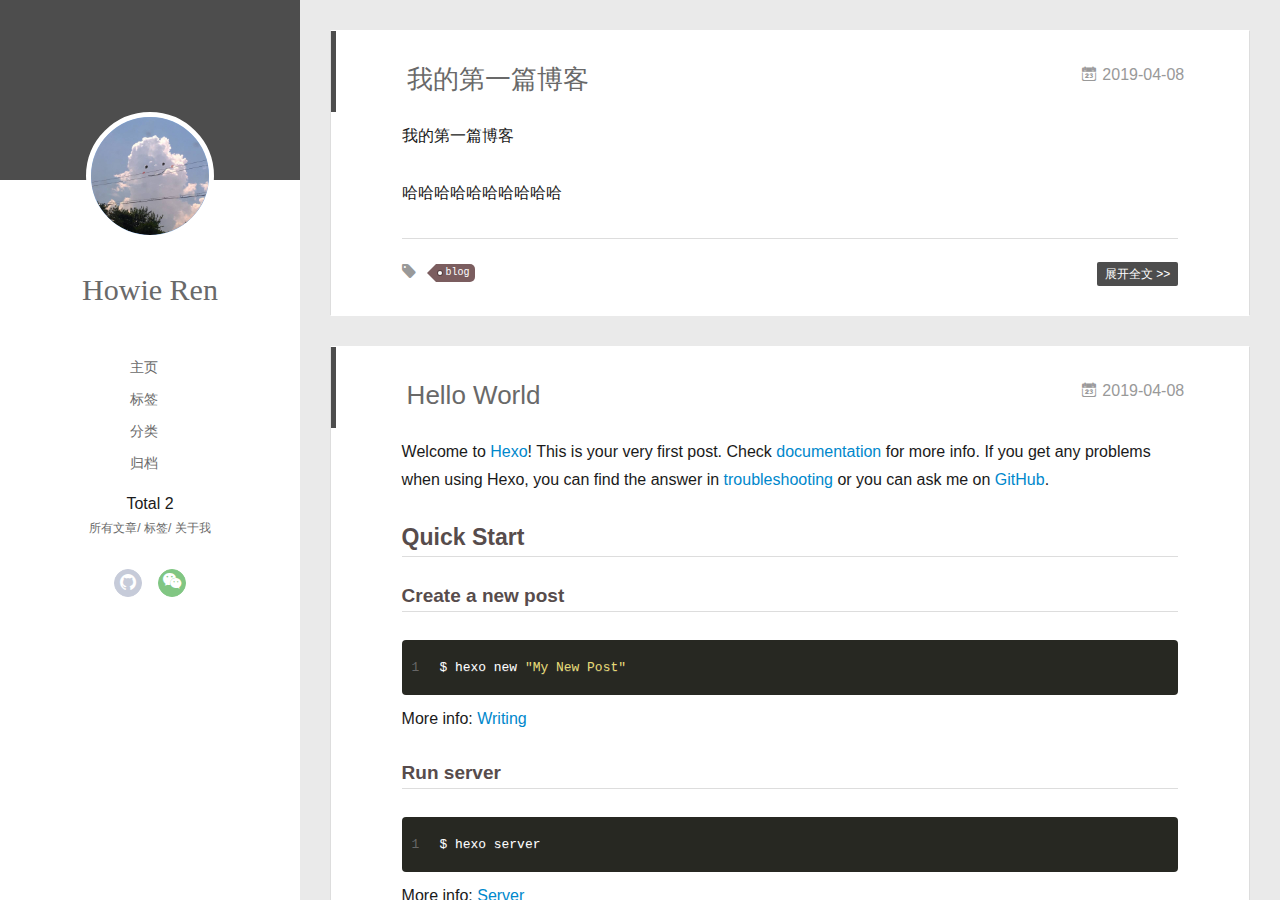
==== index.html @ 9a09f4de "Site updated: 2019-04-08 21:57:40" ====
<!DOCTYPE html>
<html>
<head><meta name="generator" content="Hexo 3.8.0">
  <meta charset="utf-8">
  
  <meta name="renderer" content="webkit">
  <meta http-equiv="X-UA-Compatible" content="IE=edge">
  <link rel="dns-prefetch" href="http://yoursite.com">
  <title>Hexo</title>
  <meta name="viewport" content="width=device-width, initial-scale=1, maximum-scale=1">
  <meta property="og:type" content="website">
<meta property="og:title" content="Hexo">
<meta property="og:url" content="http://yoursite.com/index.html">
<meta property="og:site_name" content="Hexo">
<meta property="og:locale" content="default">
<meta name="twitter:card" content="summary">
<meta name="twitter:title" content="Hexo">
  
  
    <link rel="icon" href="/assets/img/head2.jpg">
  
  <link rel="stylesheet" type="text/css" href="/./main.0cf68a.css">
  <style type="text/css">
  
    #container.show {
      background: linear-gradient(200deg,#a0cfe4,#e8c37e);
    }
  </style>
  

  

</head>
</html>
<body>
  <div id="container" q-class="show:isCtnShow">
    <canvas id="anm-canvas" class="anm-canvas"></canvas>
    <div class="left-col" q-class="show:isShow">
      
<div class="overlay" style="background: #4d4d4d"></div>
<div class="intrude-less">
	<header id="header" class="inner">
		<a href="/" class="profilepic">
			<img src="/assets/img/head2.jpg" class="js-avatar">
		</a>
		<hgroup>
		  <h1 class="header-author"><a href="/">Howie Ren</a></h1>
		</hgroup>
		

		<nav class="header-menu">
			<ul>
			
				<li><a href="/">主页</a></li>
	        
				<li><a href="/tags/">标签</a></li>
	        
				<li><a href="/categories/">分类</a></li>
	        
				<li><a href="/archives/index.html">归档</a></li>
	        
			</ul>
		</nav>
		<nav>
				Total 2
		</nav>
		<nav class="header-smart-menu">
			
				
				<a q-on="click: openSlider(e, 'innerArchive')" href="javascript:void(0)">所有文章</a>
				
	        
				
				<a q-on="click: openSlider(e, 'Tags')" href="javascript:void(0)">标签</a>
				
	        
				
				<a q-on="click: openSlider(e, 'aboutme')" href="javascript:void(0)">关于我</a>
				
	        
		</nav>
		<nav class="header-nav">
			<div class="social">
				
					<a class="github" target="_blank" href="https://github.com/luckyren00" title="github"><i class="icon-github"></i></a>
		        
					<a class="weixin" target="_blank" href="#" title="weixin"><i class="icon-weixin"></i></a>
		        
			</div>
		</nav>
	</header>		
</div>

    </div>
    <div class="mid-col" q-class="show:isShow,hide:isShow|isFalse">
      
<nav id="mobile-nav">
  	<div class="overlay js-overlay" style="background: #4d4d4d"></div>
	<div class="btnctn js-mobile-btnctn">
  		<div class="slider-trigger list" q-on="click: openSlider(e)"><i class="icon icon-sort"></i></div>
	</div>
	<div class="intrude-less">
		<header id="header" class="inner">
			<div class="profilepic">
				<img src="/assets/img/head2.jpg" class="js-avatar">
			</div>
			<hgroup>
			  <h1 class="header-author js-header-author">Howie Ren</h1>
			</hgroup>
			
			
			
				
			
				
			
				
			
				
			
			
			
			<nav class="header-nav">
				<div class="social">
					
						<a class="github" target="_blank" href="https://github.com/luckyren00" title="github"><i class="icon-github"></i></a>
			        
						<a class="weixin" target="_blank" href="#" title="weixin"><i class="icon-weixin"></i></a>
			        
				</div>
			</nav>

			<nav class="header-menu js-header-menu">
				<ul style="width: 70%">
				
				
					<li style="width: 25%"><a href="/">主页</a></li>
		        
					<li style="width: 25%"><a href="/tags/">标签</a></li>
		        
					<li style="width: 25%"><a href="/categories/">分类</a></li>
		        
					<li style="width: 25%"><a href="/archives/index.html">归档</a></li>
		        
				</ul>
			</nav>
		</header>				
	</div>
	<div class="mobile-mask" style="display:none" q-show="isShow"></div>
</nav>

      <div id="wrapper" class="body-wrap">
        <div class="menu-l">
          <div class="canvas-wrap">
            <canvas data-colors="#eaeaea" data-sectionHeight="100" data-contentId="js-content" id="myCanvas1" class="anm-canvas"></canvas>
          </div>
          <div id="js-content" class="content-ll">
            
  
    <article id="post-我的第一篇博客" class="article article-type-post  article-index" itemscope itemprop="blogPost">
  <div class="article-inner">
    
      <header class="article-header">
        
  
    <h1 itemprop="name">
      <a class="article-title" href="/2019/04/08/我的第一篇博客/">我的第一篇博客</a>
    </h1>
  

        
        <a href="/2019/04/08/我的第一篇博客/" class="archive-article-date">
  	<time datetime="2019-04-08T07:49:00.000Z" itemprop="datePublished"><i class="icon-calendar icon"></i>2019-04-08</time>
</a>
        
      </header>
    
    <div class="article-entry" itemprop="articleBody">
      
        <p>我的第一篇博客</p>
<p>哈哈哈哈哈哈哈哈哈哈</p>

      

      
    </div>
    <div class="article-info article-info-index">
      
      
	<div class="article-tag tagcloud">
		<i class="icon-price-tags icon"></i>
		<ul class="article-tag-list">
			 
        		<li class="article-tag-list-item">
        			<a href="javascript:void(0)" class="js-tag article-tag-list-link color5">blog</a>
        		</li>
      		
		</ul>
	</div>

      

      
        <p class="article-more-link">
          <a class="article-more-a" href="/2019/04/08/我的第一篇博客/">展开全文 >></a>
        </p>
      

      
      <div class="clearfix"></div>
    </div>
  </div>
</article>

<aside class="wrap-side-operation">
    <div class="mod-side-operation">
        
        <div class="jump-container" id="js-jump-container" style="display:none;">
            <a href="javascript:void(0)" class="mod-side-operation__jump-to-top">
                <i class="icon-font icon-back"></i>
            </a>
            <div id="js-jump-plan-container" class="jump-plan-container" style="top: -11px;">
                <i class="icon-font icon-plane jump-plane"></i>
            </div>
        </div>
        
        
    </div>
</aside>




  
    <article id="post-hello-world" class="article article-type-post  article-index" itemscope itemprop="blogPost">
  <div class="article-inner">
    
      <header class="article-header">
        
  
    <h1 itemprop="name">
      <a class="article-title" href="/2019/04/08/hello-world/">Hello World</a>
    </h1>
  

        
        <a href="/2019/04/08/hello-world/" class="archive-article-date">
  	<time datetime="2019-04-08T07:37:50.233Z" itemprop="datePublished"><i class="icon-calendar icon"></i>2019-04-08</time>
</a>
        
      </header>
    
    <div class="article-entry" itemprop="articleBody">
      
        <p>Welcome to <a href="https://hexo.io/" target="_blank" rel="noopener">Hexo</a>! This is your very first post. Check <a href="https://hexo.io/docs/" target="_blank" rel="noopener">documentation</a> for more info. If you get any problems when using Hexo, you can find the answer in <a href="https://hexo.io/docs/troubleshooting.html" target="_blank" rel="noopener">troubleshooting</a> or you can ask me on <a href="https://github.com/hexojs/hexo/issues" target="_blank" rel="noopener">GitHub</a>.</p>
<h2 id="Quick-Start"><a href="#Quick-Start" class="headerlink" title="Quick Start"></a>Quick Start</h2><h3 id="Create-a-new-post"><a href="#Create-a-new-post" class="headerlink" title="Create a new post"></a>Create a new post</h3><figure class="highlight bash"><table><tr><td class="gutter"><pre><span class="line">1</span><br></pre></td><td class="code"><pre><span class="line">$ hexo new <span class="string">"My New Post"</span></span><br></pre></td></tr></table></figure>
<p>More info: <a href="https://hexo.io/docs/writing.html" target="_blank" rel="noopener">Writing</a></p>
<h3 id="Run-server"><a href="#Run-server" class="headerlink" title="Run server"></a>Run server</h3><figure class="highlight bash"><table><tr><td class="gutter"><pre><span class="line">1</span><br></pre></td><td class="code"><pre><span class="line">$ hexo server</span><br></pre></td></tr></table></figure>
<p>More info: <a href="https://hexo.io/docs/server.html" target="_blank" rel="noopener">Server</a></p>
<h3 id="Generate-static-files"><a href="#Generate-static-files" class="headerlink" title="Generate static files"></a>Generate static files</h3><figure class="highlight bash"><table><tr><td class="gutter"><pre><span class="line">1</span><br></pre></td><td class="code"><pre><span class="line">$ hexo generate</span><br></pre></td></tr></table></figure>
<p>More info: <a href="https://hexo.io/docs/generating.html" target="_blank" rel="noopener">Generating</a></p>
<h3 id="Deploy-to-remote-sites"><a href="#Deploy-to-remote-sites" class="headerlink" title="Deploy to remote sites"></a>Deploy to remote sites</h3><figure class="highlight bash"><table><tr><td class="gutter"><pre><span class="line">1</span><br></pre></td><td class="code"><pre><span class="line">$ hexo deploy</span><br></pre></td></tr></table></figure>
<p>More info: <a href="https://hexo.io/docs/deployment.html" target="_blank" rel="noopener">Deployment</a></p>

      

      
    </div>
    <div class="article-info article-info-index">
      
      
      

      
        <p class="article-more-link">
          <a class="article-more-a" href="/2019/04/08/hello-world/">展开全文 >></a>
        </p>
      

      
      <div class="clearfix"></div>
    </div>
  </div>
</article>

<aside class="wrap-side-operation">
    <div class="mod-side-operation">
        
        <div class="jump-container" id="js-jump-container" style="display:none;">
            <a href="javascript:void(0)" class="mod-side-operation__jump-to-top">
                <i class="icon-font icon-back"></i>
            </a>
            <div id="js-jump-plan-container" class="jump-plan-container" style="top: -11px;">
                <i class="icon-font icon-plane jump-plane"></i>
            </div>
        </div>
        
        
    </div>
</aside>




  
  


          </div>
        </div>
      </div>
      <footer id="footer">
  <div class="outer">
    <div id="footer-info">
    	<div class="footer-left">
    		&copy; 2019 Howie Ren
    	</div>
      	<div class="footer-right">
      		<a href="http://hexo.io/" target="_blank">Hexo</a>  Theme <a href="https://github.com/litten/hexo-theme-yilia" target="_blank">Yilia</a> by Litten
      	</div>
    </div>
  </div>
</footer>
    </div>
    <script>
	var yiliaConfig = {
		mathjax: false,
		isHome: true,
		isPost: false,
		isArchive: false,
		isTag: false,
		isCategory: false,
		open_in_new: true,
		toc_hide_index: true,
		root: "/",
		innerArchive: true,
		showTags: false
	}
</script>

<script>!function(t){function n(e){if(r[e])return r[e].exports;var i=r[e]={exports:{},id:e,loaded:!1};return t[e].call(i.exports,i,i.exports,n),i.loaded=!0,i.exports}var r={};n.m=t,n.c=r,n.p="./",n(0)}([function(t,n,r){r(195),t.exports=r(191)},function(t,n,r){var e=r(3),i=r(52),o=r(27),u=r(28),c=r(53),f="prototype",a=function(t,n,r){var s,l,h,v,p=t&a.F,d=t&a.G,y=t&a.S,g=t&a.P,b=t&a.B,m=d?e:y?e[n]||(e[n]={}):(e[n]||{})[f],x=d?i:i[n]||(i[n]={}),w=x[f]||(x[f]={});d&&(r=n);for(s in r)l=!p&&m&&void 0!==m[s],h=(l?m:r)[s],v=b&&l?c(h,e):g&&"function"==typeof h?c(Function.call,h):h,m&&u(m,s,h,t&a.U),x[s]!=h&&o(x,s,v),g&&w[s]!=h&&(w[s]=h)};e.core=i,a.F=1,a.G=2,a.S=4,a.P=8,a.B=16,a.W=32,a.U=64,a.R=128,t.exports=a},function(t,n,r){var e=r(6);t.exports=function(t){if(!e(t))throw TypeError(t+" is not an object!");return t}},function(t,n){var r=t.exports="undefined"!=typeof window&&window.Math==Math?window:"undefined"!=typeof self&&self.Math==Math?self:Function("return this")();"number"==typeof __g&&(__g=r)},function(t,n){t.exports=function(t){try{return!!t()}catch(t){return!0}}},function(t,n){var r=t.exports="undefined"!=typeof window&&window.Math==Math?window:"undefined"!=typeof self&&self.Math==Math?self:Function("return this")();"number"==typeof __g&&(__g=r)},function(t,n){t.exports=function(t){return"object"==typeof t?null!==t:"function"==typeof t}},function(t,n,r){var e=r(126)("wks"),i=r(76),o=r(3).Symbol,u="function"==typeof o;(t.exports=function(t){return e[t]||(e[t]=u&&o[t]||(u?o:i)("Symbol."+t))}).store=e},function(t,n){var r={}.hasOwnProperty;t.exports=function(t,n){return r.call(t,n)}},function(t,n,r){var e=r(94),i=r(33);t.exports=function(t){return e(i(t))}},function(t,n,r){t.exports=!r(4)(function(){return 7!=Object.defineProperty({},"a",{get:function(){return 7}}).a})},function(t,n,r){var e=r(2),i=r(167),o=r(50),u=Object.defineProperty;n.f=r(10)?Object.defineProperty:function(t,n,r){if(e(t),n=o(n,!0),e(r),i)try{return u(t,n,r)}catch(t){}if("get"in r||"set"in r)throw TypeError("Accessors not supported!");return"value"in r&&(t[n]=r.value),t}},function(t,n,r){t.exports=!r(18)(function(){return 7!=Object.defineProperty({},"a",{get:function(){return 7}}).a})},function(t,n,r){var e=r(14),i=r(22);t.exports=r(12)?function(t,n,r){return e.f(t,n,i(1,r))}:function(t,n,r){return t[n]=r,t}},function(t,n,r){var e=r(20),i=r(58),o=r(42),u=Object.defineProperty;n.f=r(12)?Object.defineProperty:function(t,n,r){if(e(t),n=o(n,!0),e(r),i)try{return u(t,n,r)}catch(t){}if("get"in r||"set"in r)throw TypeError("Accessors not supported!");return"value"in r&&(t[n]=r.value),t}},function(t,n,r){var e=r(40)("wks"),i=r(23),o=r(5).Symbol,u="function"==typeof o;(t.exports=function(t){return e[t]||(e[t]=u&&o[t]||(u?o:i)("Symbol."+t))}).store=e},function(t,n,r){var e=r(67),i=Math.min;t.exports=function(t){return t>0?i(e(t),9007199254740991):0}},function(t,n,r){var e=r(46);t.exports=function(t){return Object(e(t))}},function(t,n){t.exports=function(t){try{return!!t()}catch(t){return!0}}},function(t,n,r){var e=r(63),i=r(34);t.exports=Object.keys||function(t){return e(t,i)}},function(t,n,r){var e=r(21);t.exports=function(t){if(!e(t))throw TypeError(t+" is not an object!");return t}},function(t,n){t.exports=function(t){return"object"==typeof t?null!==t:"function"==typeof t}},function(t,n){t.exports=function(t,n){return{enumerable:!(1&t),configurable:!(2&t),writable:!(4&t),value:n}}},function(t,n){var r=0,e=Math.random();t.exports=function(t){return"Symbol(".concat(void 0===t?"":t,")_",(++r+e).toString(36))}},function(t,n){var r={}.hasOwnProperty;t.exports=function(t,n){return r.call(t,n)}},function(t,n){var r=t.exports={version:"2.4.0"};"number"==typeof __e&&(__e=r)},function(t,n){t.exports=function(t){if("function"!=typeof t)throw TypeError(t+" is not a function!");return t}},function(t,n,r){var e=r(11),i=r(66);t.exports=r(10)?function(t,n,r){return e.f(t,n,i(1,r))}:function(t,n,r){return t[n]=r,t}},function(t,n,r){var e=r(3),i=r(27),o=r(24),u=r(76)("src"),c="toString",f=Function[c],a=(""+f).split(c);r(52).inspectSource=function(t){return f.call(t)},(t.exports=function(t,n,r,c){var f="function"==typeof r;f&&(o(r,"name")||i(r,"name",n)),t[n]!==r&&(f&&(o(r,u)||i(r,u,t[n]?""+t[n]:a.join(String(n)))),t===e?t[n]=r:c?t[n]?t[n]=r:i(t,n,r):(delete t[n],i(t,n,r)))})(Function.prototype,c,function(){return"function"==typeof this&&this[u]||f.call(this)})},function(t,n,r){var e=r(1),i=r(4),o=r(46),u=function(t,n,r,e){var i=String(o(t)),u="<"+n;return""!==r&&(u+=" "+r+'="'+String(e).replace(/"/g,"&quot;")+'"'),u+">"+i+"</"+n+">"};t.exports=function(t,n){var r={};r[t]=n(u),e(e.P+e.F*i(function(){var n=""[t]('"');return n!==n.toLowerCase()||n.split('"').length>3}),"String",r)}},function(t,n,r){var e=r(115),i=r(46);t.exports=function(t){return e(i(t))}},function(t,n,r){var e=r(116),i=r(66),o=r(30),u=r(50),c=r(24),f=r(167),a=Object.getOwnPropertyDescriptor;n.f=r(10)?a:function(t,n){if(t=o(t),n=u(n,!0),f)try{return a(t,n)}catch(t){}if(c(t,n))return i(!e.f.call(t,n),t[n])}},function(t,n,r){var e=r(24),i=r(17),o=r(145)("IE_PROTO"),u=Object.prototype;t.exports=Object.getPrototypeOf||function(t){return t=i(t),e(t,o)?t[o]:"function"==typeof t.constructor&&t instanceof t.constructor?t.constructor.prototype:t instanceof Object?u:null}},function(t,n){t.exports=function(t){if(void 0==t)throw TypeError("Can't call method on  "+t);return t}},function(t,n){t.exports="constructor,hasOwnProperty,isPrototypeOf,propertyIsEnumerable,toLocaleString,toString,valueOf".split(",")},function(t,n){t.exports={}},function(t,n){t.exports=!0},function(t,n){n.f={}.propertyIsEnumerable},function(t,n,r){var e=r(14).f,i=r(8),o=r(15)("toStringTag");t.exports=function(t,n,r){t&&!i(t=r?t:t.prototype,o)&&e(t,o,{configurable:!0,value:n})}},function(t,n,r){var e=r(40)("keys"),i=r(23);t.exports=function(t){return e[t]||(e[t]=i(t))}},function(t,n,r){var e=r(5),i="__core-js_shared__",o=e[i]||(e[i]={});t.exports=function(t){return o[t]||(o[t]={})}},function(t,n){var r=Math.ceil,e=Math.floor;t.exports=function(t){return isNaN(t=+t)?0:(t>0?e:r)(t)}},function(t,n,r){var e=r(21);t.exports=function(t,n){if(!e(t))return t;var r,i;if(n&&"function"==typeof(r=t.toString)&&!e(i=r.call(t)))return i;if("function"==typeof(r=t.valueOf)&&!e(i=r.call(t)))return i;if(!n&&"function"==typeof(r=t.toString)&&!e(i=r.call(t)))return i;throw TypeError("Can't convert object to primitive value")}},function(t,n,r){var e=r(5),i=r(25),o=r(36),u=r(44),c=r(14).f;t.exports=function(t){var n=i.Symbol||(i.Symbol=o?{}:e.Symbol||{});"_"==t.charAt(0)||t in n||c(n,t,{value:u.f(t)})}},function(t,n,r){n.f=r(15)},function(t,n){var r={}.toString;t.exports=function(t){return r.call(t).slice(8,-1)}},function(t,n){t.exports=function(t){if(void 0==t)throw TypeError("Can't call method on  "+t);return t}},function(t,n,r){var e=r(4);t.exports=function(t,n){return!!t&&e(function(){n?t.call(null,function(){},1):t.call(null)})}},function(t,n,r){var e=r(53),i=r(115),o=r(17),u=r(16),c=r(203);t.exports=function(t,n){var r=1==t,f=2==t,a=3==t,s=4==t,l=6==t,h=5==t||l,v=n||c;return function(n,c,p){for(var d,y,g=o(n),b=i(g),m=e(c,p,3),x=u(b.length),w=0,S=r?v(n,x):f?v(n,0):void 0;x>w;w++)if((h||w in b)&&(d=b[w],y=m(d,w,g),t))if(r)S[w]=y;else if(y)switch(t){case 3:return!0;case 5:return d;case 6:return w;case 2:S.push(d)}else if(s)return!1;return l?-1:a||s?s:S}}},function(t,n,r){var e=r(1),i=r(52),o=r(4);t.exports=function(t,n){var r=(i.Object||{})[t]||Object[t],u={};u[t]=n(r),e(e.S+e.F*o(function(){r(1)}),"Object",u)}},function(t,n,r){var e=r(6);t.exports=function(t,n){if(!e(t))return t;var r,i;if(n&&"function"==typeof(r=t.toString)&&!e(i=r.call(t)))return i;if("function"==typeof(r=t.valueOf)&&!e(i=r.call(t)))return i;if(!n&&"function"==typeof(r=t.toString)&&!e(i=r.call(t)))return i;throw TypeError("Can't convert object to primitive value")}},function(t,n,r){var e=r(5),i=r(25),o=r(91),u=r(13),c="prototype",f=function(t,n,r){var a,s,l,h=t&f.F,v=t&f.G,p=t&f.S,d=t&f.P,y=t&f.B,g=t&f.W,b=v?i:i[n]||(i[n]={}),m=b[c],x=v?e:p?e[n]:(e[n]||{})[c];v&&(r=n);for(a in r)(s=!h&&x&&void 0!==x[a])&&a in b||(l=s?x[a]:r[a],b[a]=v&&"function"!=typeof x[a]?r[a]:y&&s?o(l,e):g&&x[a]==l?function(t){var n=function(n,r,e){if(this instanceof t){switch(arguments.length){case 0:return new t;case 1:return new t(n);case 2:return new t(n,r)}return new t(n,r,e)}return t.apply(this,arguments)};return n[c]=t[c],n}(l):d&&"function"==typeof l?o(Function.call,l):l,d&&((b.virtual||(b.virtual={}))[a]=l,t&f.R&&m&&!m[a]&&u(m,a,l)))};f.F=1,f.G=2,f.S=4,f.P=8,f.B=16,f.W=32,f.U=64,f.R=128,t.exports=f},function(t,n){var r=t.exports={version:"2.4.0"};"number"==typeof __e&&(__e=r)},function(t,n,r){var e=r(26);t.exports=function(t,n,r){if(e(t),void 0===n)return t;switch(r){case 1:return function(r){return t.call(n,r)};case 2:return function(r,e){return t.call(n,r,e)};case 3:return function(r,e,i){return t.call(n,r,e,i)}}return function(){return t.apply(n,arguments)}}},function(t,n,r){var e=r(183),i=r(1),o=r(126)("metadata"),u=o.store||(o.store=new(r(186))),c=function(t,n,r){var i=u.get(t);if(!i){if(!r)return;u.set(t,i=new e)}var o=i.get(n);if(!o){if(!r)return;i.set(n,o=new e)}return o},f=function(t,n,r){var e=c(n,r,!1);return void 0!==e&&e.has(t)},a=function(t,n,r){var e=c(n,r,!1);return void 0===e?void 0:e.get(t)},s=function(t,n,r,e){c(r,e,!0).set(t,n)},l=function(t,n){var r=c(t,n,!1),e=[];return r&&r.forEach(function(t,n){e.push(n)}),e},h=function(t){return void 0===t||"symbol"==typeof t?t:String(t)},v=function(t){i(i.S,"Reflect",t)};t.exports={store:u,map:c,has:f,get:a,set:s,keys:l,key:h,exp:v}},function(t,n,r){"use strict";if(r(10)){var e=r(69),i=r(3),o=r(4),u=r(1),c=r(127),f=r(152),a=r(53),s=r(68),l=r(66),h=r(27),v=r(73),p=r(67),d=r(16),y=r(75),g=r(50),b=r(24),m=r(180),x=r(114),w=r(6),S=r(17),_=r(137),O=r(70),E=r(32),P=r(71).f,j=r(154),F=r(76),M=r(7),A=r(48),N=r(117),T=r(146),I=r(155),k=r(80),L=r(123),R=r(74),C=r(130),D=r(160),U=r(11),W=r(31),G=U.f,B=W.f,V=i.RangeError,z=i.TypeError,q=i.Uint8Array,K="ArrayBuffer",J="Shared"+K,Y="BYTES_PER_ELEMENT",H="prototype",$=Array[H],X=f.ArrayBuffer,Q=f.DataView,Z=A(0),tt=A(2),nt=A(3),rt=A(4),et=A(5),it=A(6),ot=N(!0),ut=N(!1),ct=I.values,ft=I.keys,at=I.entries,st=$.lastIndexOf,lt=$.reduce,ht=$.reduceRight,vt=$.join,pt=$.sort,dt=$.slice,yt=$.toString,gt=$.toLocaleString,bt=M("iterator"),mt=M("toStringTag"),xt=F("typed_constructor"),wt=F("def_constructor"),St=c.CONSTR,_t=c.TYPED,Ot=c.VIEW,Et="Wrong length!",Pt=A(1,function(t,n){return Tt(T(t,t[wt]),n)}),jt=o(function(){return 1===new q(new Uint16Array([1]).buffer)[0]}),Ft=!!q&&!!q[H].set&&o(function(){new q(1).set({})}),Mt=function(t,n){if(void 0===t)throw z(Et);var r=+t,e=d(t);if(n&&!m(r,e))throw V(Et);return e},At=function(t,n){var r=p(t);if(r<0||r%n)throw V("Wrong offset!");return r},Nt=function(t){if(w(t)&&_t in t)return t;throw z(t+" is not a typed array!")},Tt=function(t,n){if(!(w(t)&&xt in t))throw z("It is not a typed array constructor!");return new t(n)},It=function(t,n){return kt(T(t,t[wt]),n)},kt=function(t,n){for(var r=0,e=n.length,i=Tt(t,e);e>r;)i[r]=n[r++];return i},Lt=function(t,n,r){G(t,n,{get:function(){return this._d[r]}})},Rt=function(t){var n,r,e,i,o,u,c=S(t),f=arguments.length,s=f>1?arguments[1]:void 0,l=void 0!==s,h=j(c);if(void 0!=h&&!_(h)){for(u=h.call(c),e=[],n=0;!(o=u.next()).done;n++)e.push(o.value);c=e}for(l&&f>2&&(s=a(s,arguments[2],2)),n=0,r=d(c.length),i=Tt(this,r);r>n;n++)i[n]=l?s(c[n],n):c[n];return i},Ct=function(){for(var t=0,n=arguments.length,r=Tt(this,n);n>t;)r[t]=arguments[t++];return r},Dt=!!q&&o(function(){gt.call(new q(1))}),Ut=function(){return gt.apply(Dt?dt.call(Nt(this)):Nt(this),arguments)},Wt={copyWithin:function(t,n){return D.call(Nt(this),t,n,arguments.length>2?arguments[2]:void 0)},every:function(t){return rt(Nt(this),t,arguments.length>1?arguments[1]:void 0)},fill:function(t){return C.apply(Nt(this),arguments)},filter:function(t){return It(this,tt(Nt(this),t,arguments.length>1?arguments[1]:void 0))},find:function(t){return et(Nt(this),t,arguments.length>1?arguments[1]:void 0)},findIndex:function(t){return it(Nt(this),t,arguments.length>1?arguments[1]:void 0)},forEach:function(t){Z(Nt(this),t,arguments.length>1?arguments[1]:void 0)},indexOf:function(t){return ut(Nt(this),t,arguments.length>1?arguments[1]:void 0)},includes:function(t){return ot(Nt(this),t,arguments.length>1?arguments[1]:void 0)},join:function(t){return vt.apply(Nt(this),arguments)},lastIndexOf:function(t){return st.apply(Nt(this),arguments)},map:function(t){return Pt(Nt(this),t,arguments.length>1?arguments[1]:void 0)},reduce:function(t){return lt.apply(Nt(this),arguments)},reduceRight:function(t){return ht.apply(Nt(this),arguments)},reverse:function(){for(var t,n=this,r=Nt(n).length,e=Math.floor(r/2),i=0;i<e;)t=n[i],n[i++]=n[--r],n[r]=t;return n},some:function(t){return nt(Nt(this),t,arguments.length>1?arguments[1]:void 0)},sort:function(t){return pt.call(Nt(this),t)},subarray:function(t,n){var r=Nt(this),e=r.length,i=y(t,e);return new(T(r,r[wt]))(r.buffer,r.byteOffset+i*r.BYTES_PER_ELEMENT,d((void 0===n?e:y(n,e))-i))}},Gt=function(t,n){return It(this,dt.call(Nt(this),t,n))},Bt=function(t){Nt(this);var n=At(arguments[1],1),r=this.length,e=S(t),i=d(e.length),o=0;if(i+n>r)throw V(Et);for(;o<i;)this[n+o]=e[o++]},Vt={entries:function(){return at.call(Nt(this))},keys:function(){return ft.call(Nt(this))},values:function(){return ct.call(Nt(this))}},zt=function(t,n){return w(t)&&t[_t]&&"symbol"!=typeof n&&n in t&&String(+n)==String(n)},qt=function(t,n){return zt(t,n=g(n,!0))?l(2,t[n]):B(t,n)},Kt=function(t,n,r){return!(zt(t,n=g(n,!0))&&w(r)&&b(r,"value"))||b(r,"get")||b(r,"set")||r.configurable||b(r,"writable")&&!r.writable||b(r,"enumerable")&&!r.enumerable?G(t,n,r):(t[n]=r.value,t)};St||(W.f=qt,U.f=Kt),u(u.S+u.F*!St,"Object",{getOwnPropertyDescriptor:qt,defineProperty:Kt}),o(function(){yt.call({})})&&(yt=gt=function(){return vt.call(this)});var Jt=v({},Wt);v(Jt,Vt),h(Jt,bt,Vt.values),v(Jt,{slice:Gt,set:Bt,constructor:function(){},toString:yt,toLocaleString:Ut}),Lt(Jt,"buffer","b"),Lt(Jt,"byteOffset","o"),Lt(Jt,"byteLength","l"),Lt(Jt,"length","e"),G(Jt,mt,{get:function(){return this[_t]}}),t.exports=function(t,n,r,f){f=!!f;var a=t+(f?"Clamped":"")+"Array",l="Uint8Array"!=a,v="get"+t,p="set"+t,y=i[a],g=y||{},b=y&&E(y),m=!y||!c.ABV,S={},_=y&&y[H],j=function(t,r){var e=t._d;return e.v[v](r*n+e.o,jt)},F=function(t,r,e){var i=t._d;f&&(e=(e=Math.round(e))<0?0:e>255?255:255&e),i.v[p](r*n+i.o,e,jt)},M=function(t,n){G(t,n,{get:function(){return j(this,n)},set:function(t){return F(this,n,t)},enumerable:!0})};m?(y=r(function(t,r,e,i){s(t,y,a,"_d");var o,u,c,f,l=0,v=0;if(w(r)){if(!(r instanceof X||(f=x(r))==K||f==J))return _t in r?kt(y,r):Rt.call(y,r);o=r,v=At(e,n);var p=r.byteLength;if(void 0===i){if(p%n)throw V(Et);if((u=p-v)<0)throw V(Et)}else if((u=d(i)*n)+v>p)throw V(Et);c=u/n}else c=Mt(r,!0),u=c*n,o=new X(u);for(h(t,"_d",{b:o,o:v,l:u,e:c,v:new Q(o)});l<c;)M(t,l++)}),_=y[H]=O(Jt),h(_,"constructor",y)):L(function(t){new y(null),new y(t)},!0)||(y=r(function(t,r,e,i){s(t,y,a);var o;return w(r)?r instanceof X||(o=x(r))==K||o==J?void 0!==i?new g(r,At(e,n),i):void 0!==e?new g(r,At(e,n)):new g(r):_t in r?kt(y,r):Rt.call(y,r):new g(Mt(r,l))}),Z(b!==Function.prototype?P(g).concat(P(b)):P(g),function(t){t in y||h(y,t,g[t])}),y[H]=_,e||(_.constructor=y));var A=_[bt],N=!!A&&("values"==A.name||void 0==A.name),T=Vt.values;h(y,xt,!0),h(_,_t,a),h(_,Ot,!0),h(_,wt,y),(f?new y(1)[mt]==a:mt in _)||G(_,mt,{get:function(){return a}}),S[a]=y,u(u.G+u.W+u.F*(y!=g),S),u(u.S,a,{BYTES_PER_ELEMENT:n,from:Rt,of:Ct}),Y in _||h(_,Y,n),u(u.P,a,Wt),R(a),u(u.P+u.F*Ft,a,{set:Bt}),u(u.P+u.F*!N,a,Vt),u(u.P+u.F*(_.toString!=yt),a,{toString:yt}),u(u.P+u.F*o(function(){new y(1).slice()}),a,{slice:Gt}),u(u.P+u.F*(o(function(){return[1,2].toLocaleString()!=new y([1,2]).toLocaleString()})||!o(function(){_.toLocaleString.call([1,2])})),a,{toLocaleString:Ut}),k[a]=N?A:T,e||N||h(_,bt,T)}}else t.exports=function(){}},function(t,n){var r={}.toString;t.exports=function(t){return r.call(t).slice(8,-1)}},function(t,n,r){var e=r(21),i=r(5).document,o=e(i)&&e(i.createElement);t.exports=function(t){return o?i.createElement(t):{}}},function(t,n,r){t.exports=!r(12)&&!r(18)(function(){return 7!=Object.defineProperty(r(57)("div"),"a",{get:function(){return 7}}).a})},function(t,n,r){"use strict";var e=r(36),i=r(51),o=r(64),u=r(13),c=r(8),f=r(35),a=r(96),s=r(38),l=r(103),h=r(15)("iterator"),v=!([].keys&&"next"in[].keys()),p="keys",d="values",y=function(){return this};t.exports=function(t,n,r,g,b,m,x){a(r,n,g);var w,S,_,O=function(t){if(!v&&t in F)return F[t];switch(t){case p:case d:return function(){return new r(this,t)}}return function(){return new r(this,t)}},E=n+" Iterator",P=b==d,j=!1,F=t.prototype,M=F[h]||F["@@iterator"]||b&&F[b],A=M||O(b),N=b?P?O("entries"):A:void 0,T="Array"==n?F.entries||M:M;if(T&&(_=l(T.call(new t)))!==Object.prototype&&(s(_,E,!0),e||c(_,h)||u(_,h,y)),P&&M&&M.name!==d&&(j=!0,A=function(){return M.call(this)}),e&&!x||!v&&!j&&F[h]||u(F,h,A),f[n]=A,f[E]=y,b)if(w={values:P?A:O(d),keys:m?A:O(p),entries:N},x)for(S in w)S in F||o(F,S,w[S]);else i(i.P+i.F*(v||j),n,w);return w}},function(t,n,r){var e=r(20),i=r(100),o=r(34),u=r(39)("IE_PROTO"),c=function(){},f="prototype",a=function(){var t,n=r(57)("iframe"),e=o.length;for(n.style.display="none",r(93).appendChild(n),n.src="javascript:",t=n.contentWindow.document,t.open(),t.write("<script>document.F=Object<\/script>"),t.close(),a=t.F;e--;)delete a[f][o[e]];return a()};t.exports=Object.create||function(t,n){var r;return null!==t?(c[f]=e(t),r=new c,c[f]=null,r[u]=t):r=a(),void 0===n?r:i(r,n)}},function(t,n,r){var e=r(63),i=r(34).concat("length","prototype");n.f=Object.getOwnPropertyNames||function(t){return e(t,i)}},function(t,n){n.f=Object.getOwnPropertySymbols},function(t,n,r){var e=r(8),i=r(9),o=r(90)(!1),u=r(39)("IE_PROTO");t.exports=function(t,n){var r,c=i(t),f=0,a=[];for(r in c)r!=u&&e(c,r)&&a.push(r);for(;n.length>f;)e(c,r=n[f++])&&(~o(a,r)||a.push(r));return a}},function(t,n,r){t.exports=r(13)},function(t,n,r){var e=r(76)("meta"),i=r(6),o=r(24),u=r(11).f,c=0,f=Object.isExtensible||function(){return!0},a=!r(4)(function(){return f(Object.preventExtensions({}))}),s=function(t){u(t,e,{value:{i:"O"+ ++c,w:{}}})},l=function(t,n){if(!i(t))return"symbol"==typeof t?t:("string"==typeof t?"S":"P")+t;if(!o(t,e)){if(!f(t))return"F";if(!n)return"E";s(t)}return t[e].i},h=function(t,n){if(!o(t,e)){if(!f(t))return!0;if(!n)return!1;s(t)}return t[e].w},v=function(t){return a&&p.NEED&&f(t)&&!o(t,e)&&s(t),t},p=t.exports={KEY:e,NEED:!1,fastKey:l,getWeak:h,onFreeze:v}},function(t,n){t.exports=function(t,n){return{enumerable:!(1&t),configurable:!(2&t),writable:!(4&t),value:n}}},function(t,n){var r=Math.ceil,e=Math.floor;t.exports=function(t){return isNaN(t=+t)?0:(t>0?e:r)(t)}},function(t,n){t.exports=function(t,n,r,e){if(!(t instanceof n)||void 0!==e&&e in t)throw TypeError(r+": incorrect invocation!");return t}},function(t,n){t.exports=!1},function(t,n,r){var e=r(2),i=r(173),o=r(133),u=r(145)("IE_PROTO"),c=function(){},f="prototype",a=function(){var t,n=r(132)("iframe"),e=o.length;for(n.style.display="none",r(135).appendChild(n),n.src="javascript:",t=n.contentWindow.document,t.open(),t.write("<script>document.F=Object<\/script>"),t.close(),a=t.F;e--;)delete a[f][o[e]];return a()};t.exports=Object.create||function(t,n){var r;return null!==t?(c[f]=e(t),r=new c,c[f]=null,r[u]=t):r=a(),void 0===n?r:i(r,n)}},function(t,n,r){var e=r(175),i=r(133).concat("length","prototype");n.f=Object.getOwnPropertyNames||function(t){return e(t,i)}},function(t,n,r){var e=r(175),i=r(133);t.exports=Object.keys||function(t){return e(t,i)}},function(t,n,r){var e=r(28);t.exports=function(t,n,r){for(var i in n)e(t,i,n[i],r);return t}},function(t,n,r){"use strict";var e=r(3),i=r(11),o=r(10),u=r(7)("species");t.exports=function(t){var n=e[t];o&&n&&!n[u]&&i.f(n,u,{configurable:!0,get:function(){return this}})}},function(t,n,r){var e=r(67),i=Math.max,o=Math.min;t.exports=function(t,n){return t=e(t),t<0?i(t+n,0):o(t,n)}},function(t,n){var r=0,e=Math.random();t.exports=function(t){return"Symbol(".concat(void 0===t?"":t,")_",(++r+e).toString(36))}},function(t,n,r){var e=r(33);t.exports=function(t){return Object(e(t))}},function(t,n,r){var e=r(7)("unscopables"),i=Array.prototype;void 0==i[e]&&r(27)(i,e,{}),t.exports=function(t){i[e][t]=!0}},function(t,n,r){var e=r(53),i=r(169),o=r(137),u=r(2),c=r(16),f=r(154),a={},s={},n=t.exports=function(t,n,r,l,h){var v,p,d,y,g=h?function(){return t}:f(t),b=e(r,l,n?2:1),m=0;if("function"!=typeof g)throw TypeError(t+" is not iterable!");if(o(g)){for(v=c(t.length);v>m;m++)if((y=n?b(u(p=t[m])[0],p[1]):b(t[m]))===a||y===s)return y}else for(d=g.call(t);!(p=d.next()).done;)if((y=i(d,b,p.value,n))===a||y===s)return y};n.BREAK=a,n.RETURN=s},function(t,n){t.exports={}},function(t,n,r){var e=r(11).f,i=r(24),o=r(7)("toStringTag");t.exports=function(t,n,r){t&&!i(t=r?t:t.prototype,o)&&e(t,o,{configurable:!0,value:n})}},function(t,n,r){var e=r(1),i=r(46),o=r(4),u=r(150),c="["+u+"]",f="​",a=RegExp("^"+c+c+"*"),s=RegExp(c+c+"*$"),l=function(t,n,r){var i={},c=o(function(){return!!u[t]()||f[t]()!=f}),a=i[t]=c?n(h):u[t];r&&(i[r]=a),e(e.P+e.F*c,"String",i)},h=l.trim=function(t,n){return t=String(i(t)),1&n&&(t=t.replace(a,"")),2&n&&(t=t.replace(s,"")),t};t.exports=l},function(t,n,r){t.exports={default:r(86),__esModule:!0}},function(t,n,r){t.exports={default:r(87),__esModule:!0}},function(t,n,r){"use strict";function e(t){return t&&t.__esModule?t:{default:t}}n.__esModule=!0;var i=r(84),o=e(i),u=r(83),c=e(u),f="function"==typeof c.default&&"symbol"==typeof o.default?function(t){return typeof t}:function(t){return t&&"function"==typeof c.default&&t.constructor===c.default&&t!==c.default.prototype?"symbol":typeof t};n.default="function"==typeof c.default&&"symbol"===f(o.default)?function(t){return void 0===t?"undefined":f(t)}:function(t){return t&&"function"==typeof c.default&&t.constructor===c.default&&t!==c.default.prototype?"symbol":void 0===t?"undefined":f(t)}},function(t,n,r){r(110),r(108),r(111),r(112),t.exports=r(25).Symbol},function(t,n,r){r(109),r(113),t.exports=r(44).f("iterator")},function(t,n){t.exports=function(t){if("function"!=typeof t)throw TypeError(t+" is not a function!");return t}},function(t,n){t.exports=function(){}},function(t,n,r){var e=r(9),i=r(106),o=r(105);t.exports=function(t){return function(n,r,u){var c,f=e(n),a=i(f.length),s=o(u,a);if(t&&r!=r){for(;a>s;)if((c=f[s++])!=c)return!0}else for(;a>s;s++)if((t||s in f)&&f[s]===r)return t||s||0;return!t&&-1}}},function(t,n,r){var e=r(88);t.exports=function(t,n,r){if(e(t),void 0===n)return t;switch(r){case 1:return function(r){return t.call(n,r)};case 2:return function(r,e){return t.call(n,r,e)};case 3:return function(r,e,i){return t.call(n,r,e,i)}}return function(){return t.apply(n,arguments)}}},function(t,n,r){var e=r(19),i=r(62),o=r(37);t.exports=function(t){var n=e(t),r=i.f;if(r)for(var u,c=r(t),f=o.f,a=0;c.length>a;)f.call(t,u=c[a++])&&n.push(u);return n}},function(t,n,r){t.exports=r(5).document&&document.documentElement},function(t,n,r){var e=r(56);t.exports=Object("z").propertyIsEnumerable(0)?Object:function(t){return"String"==e(t)?t.split(""):Object(t)}},function(t,n,r){var e=r(56);t.exports=Array.isArray||function(t){return"Array"==e(t)}},function(t,n,r){"use strict";var e=r(60),i=r(22),o=r(38),u={};r(13)(u,r(15)("iterator"),function(){return this}),t.exports=function(t,n,r){t.prototype=e(u,{next:i(1,r)}),o(t,n+" Iterator")}},function(t,n){t.exports=function(t,n){return{value:n,done:!!t}}},function(t,n,r){var e=r(19),i=r(9);t.exports=function(t,n){for(var r,o=i(t),u=e(o),c=u.length,f=0;c>f;)if(o[r=u[f++]]===n)return r}},function(t,n,r){var e=r(23)("meta"),i=r(21),o=r(8),u=r(14).f,c=0,f=Object.isExtensible||function(){return!0},a=!r(18)(function(){return f(Object.preventExtensions({}))}),s=function(t){u(t,e,{value:{i:"O"+ ++c,w:{}}})},l=function(t,n){if(!i(t))return"symbol"==typeof t?t:("string"==typeof t?"S":"P")+t;if(!o(t,e)){if(!f(t))return"F";if(!n)return"E";s(t)}return t[e].i},h=function(t,n){if(!o(t,e)){if(!f(t))return!0;if(!n)return!1;s(t)}return t[e].w},v=function(t){return a&&p.NEED&&f(t)&&!o(t,e)&&s(t),t},p=t.exports={KEY:e,NEED:!1,fastKey:l,getWeak:h,onFreeze:v}},function(t,n,r){var e=r(14),i=r(20),o=r(19);t.exports=r(12)?Object.defineProperties:function(t,n){i(t);for(var r,u=o(n),c=u.length,f=0;c>f;)e.f(t,r=u[f++],n[r]);return t}},function(t,n,r){var e=r(37),i=r(22),o=r(9),u=r(42),c=r(8),f=r(58),a=Object.getOwnPropertyDescriptor;n.f=r(12)?a:function(t,n){if(t=o(t),n=u(n,!0),f)try{return a(t,n)}catch(t){}if(c(t,n))return i(!e.f.call(t,n),t[n])}},function(t,n,r){var e=r(9),i=r(61).f,o={}.toString,u="object"==typeof window&&window&&Object.getOwnPropertyNames?Object.getOwnPropertyNames(window):[],c=function(t){try{return i(t)}catch(t){return u.slice()}};t.exports.f=function(t){return u&&"[object Window]"==o.call(t)?c(t):i(e(t))}},function(t,n,r){var e=r(8),i=r(77),o=r(39)("IE_PROTO"),u=Object.prototype;t.exports=Object.getPrototypeOf||function(t){return t=i(t),e(t,o)?t[o]:"function"==typeof t.constructor&&t instanceof t.constructor?t.constructor.prototype:t instanceof Object?u:null}},function(t,n,r){var e=r(41),i=r(33);t.exports=function(t){return function(n,r){var o,u,c=String(i(n)),f=e(r),a=c.length;return f<0||f>=a?t?"":void 0:(o=c.charCodeAt(f),o<55296||o>56319||f+1===a||(u=c.charCodeAt(f+1))<56320||u>57343?t?c.charAt(f):o:t?c.slice(f,f+2):u-56320+(o-55296<<10)+65536)}}},function(t,n,r){var e=r(41),i=Math.max,o=Math.min;t.exports=function(t,n){return t=e(t),t<0?i(t+n,0):o(t,n)}},function(t,n,r){var e=r(41),i=Math.min;t.exports=function(t){return t>0?i(e(t),9007199254740991):0}},function(t,n,r){"use strict";var e=r(89),i=r(97),o=r(35),u=r(9);t.exports=r(59)(Array,"Array",function(t,n){this._t=u(t),this._i=0,this._k=n},function(){var t=this._t,n=this._k,r=this._i++;return!t||r>=t.length?(this._t=void 0,i(1)):"keys"==n?i(0,r):"values"==n?i(0,t[r]):i(0,[r,t[r]])},"values"),o.Arguments=o.Array,e("keys"),e("values"),e("entries")},function(t,n){},function(t,n,r){"use strict";var e=r(104)(!0);r(59)(String,"String",function(t){this._t=String(t),this._i=0},function(){var t,n=this._t,r=this._i;return r>=n.length?{value:void 0,done:!0}:(t=e(n,r),this._i+=t.length,{value:t,done:!1})})},function(t,n,r){"use strict";var e=r(5),i=r(8),o=r(12),u=r(51),c=r(64),f=r(99).KEY,a=r(18),s=r(40),l=r(38),h=r(23),v=r(15),p=r(44),d=r(43),y=r(98),g=r(92),b=r(95),m=r(20),x=r(9),w=r(42),S=r(22),_=r(60),O=r(102),E=r(101),P=r(14),j=r(19),F=E.f,M=P.f,A=O.f,N=e.Symbol,T=e.JSON,I=T&&T.stringify,k="prototype",L=v("_hidden"),R=v("toPrimitive"),C={}.propertyIsEnumerable,D=s("symbol-registry"),U=s("symbols"),W=s("op-symbols"),G=Object[k],B="function"==typeof N,V=e.QObject,z=!V||!V[k]||!V[k].findChild,q=o&&a(function(){return 7!=_(M({},"a",{get:function(){return M(this,"a",{value:7}).a}})).a})?function(t,n,r){var e=F(G,n);e&&delete G[n],M(t,n,r),e&&t!==G&&M(G,n,e)}:M,K=function(t){var n=U[t]=_(N[k]);return n._k=t,n},J=B&&"symbol"==typeof N.iterator?function(t){return"symbol"==typeof t}:function(t){return t instanceof N},Y=function(t,n,r){return t===G&&Y(W,n,r),m(t),n=w(n,!0),m(r),i(U,n)?(r.enumerable?(i(t,L)&&t[L][n]&&(t[L][n]=!1),r=_(r,{enumerable:S(0,!1)})):(i(t,L)||M(t,L,S(1,{})),t[L][n]=!0),q(t,n,r)):M(t,n,r)},H=function(t,n){m(t);for(var r,e=g(n=x(n)),i=0,o=e.length;o>i;)Y(t,r=e[i++],n[r]);return t},$=function(t,n){return void 0===n?_(t):H(_(t),n)},X=function(t){var n=C.call(this,t=w(t,!0));return!(this===G&&i(U,t)&&!i(W,t))&&(!(n||!i(this,t)||!i(U,t)||i(this,L)&&this[L][t])||n)},Q=function(t,n){if(t=x(t),n=w(n,!0),t!==G||!i(U,n)||i(W,n)){var r=F(t,n);return!r||!i(U,n)||i(t,L)&&t[L][n]||(r.enumerable=!0),r}},Z=function(t){for(var n,r=A(x(t)),e=[],o=0;r.length>o;)i(U,n=r[o++])||n==L||n==f||e.push(n);return e},tt=function(t){for(var n,r=t===G,e=A(r?W:x(t)),o=[],u=0;e.length>u;)!i(U,n=e[u++])||r&&!i(G,n)||o.push(U[n]);return o};B||(N=function(){if(this instanceof N)throw TypeError("Symbol is not a constructor!");var t=h(arguments.length>0?arguments[0]:void 0),n=function(r){this===G&&n.call(W,r),i(this,L)&&i(this[L],t)&&(this[L][t]=!1),q(this,t,S(1,r))};return o&&z&&q(G,t,{configurable:!0,set:n}),K(t)},c(N[k],"toString",function(){return this._k}),E.f=Q,P.f=Y,r(61).f=O.f=Z,r(37).f=X,r(62).f=tt,o&&!r(36)&&c(G,"propertyIsEnumerable",X,!0),p.f=function(t){return K(v(t))}),u(u.G+u.W+u.F*!B,{Symbol:N});for(var nt="hasInstance,isConcatSpreadable,iterator,match,replace,search,species,split,toPrimitive,toStringTag,unscopables".split(","),rt=0;nt.length>rt;)v(nt[rt++]);for(var nt=j(v.store),rt=0;nt.length>rt;)d(nt[rt++]);u(u.S+u.F*!B,"Symbol",{for:function(t){return i(D,t+="")?D[t]:D[t]=N(t)},keyFor:function(t){if(J(t))return y(D,t);throw TypeError(t+" is not a symbol!")},useSetter:function(){z=!0},useSimple:function(){z=!1}}),u(u.S+u.F*!B,"Object",{create:$,defineProperty:Y,defineProperties:H,getOwnPropertyDescriptor:Q,getOwnPropertyNames:Z,getOwnPropertySymbols:tt}),T&&u(u.S+u.F*(!B||a(function(){var t=N();return"[null]"!=I([t])||"{}"!=I({a:t})||"{}"!=I(Object(t))})),"JSON",{stringify:function(t){if(void 0!==t&&!J(t)){for(var n,r,e=[t],i=1;arguments.length>i;)e.push(arguments[i++]);return n=e[1],"function"==typeof n&&(r=n),!r&&b(n)||(n=function(t,n){if(r&&(n=r.call(this,t,n)),!J(n))return n}),e[1]=n,I.apply(T,e)}}}),N[k][R]||r(13)(N[k],R,N[k].valueOf),l(N,"Symbol"),l(Math,"Math",!0),l(e.JSON,"JSON",!0)},function(t,n,r){r(43)("asyncIterator")},function(t,n,r){r(43)("observable")},function(t,n,r){r(107);for(var e=r(5),i=r(13),o=r(35),u=r(15)("toStringTag"),c=["NodeList","DOMTokenList","MediaList","StyleSheetList","CSSRuleList"],f=0;f<5;f++){var a=c[f],s=e[a],l=s&&s.prototype;l&&!l[u]&&i(l,u,a),o[a]=o.Array}},function(t,n,r){var e=r(45),i=r(7)("toStringTag"),o="Arguments"==e(function(){return arguments}()),u=function(t,n){try{return t[n]}catch(t){}};t.exports=function(t){var n,r,c;return void 0===t?"Undefined":null===t?"Null":"string"==typeof(r=u(n=Object(t),i))?r:o?e(n):"Object"==(c=e(n))&&"function"==typeof n.callee?"Arguments":c}},function(t,n,r){var e=r(45);t.exports=Object("z").propertyIsEnumerable(0)?Object:function(t){return"String"==e(t)?t.split(""):Object(t)}},function(t,n){n.f={}.propertyIsEnumerable},function(t,n,r){var e=r(30),i=r(16),o=r(75);t.exports=function(t){return function(n,r,u){var c,f=e(n),a=i(f.length),s=o(u,a);if(t&&r!=r){for(;a>s;)if((c=f[s++])!=c)return!0}else for(;a>s;s++)if((t||s in f)&&f[s]===r)return t||s||0;return!t&&-1}}},function(t,n,r){"use strict";var e=r(3),i=r(1),o=r(28),u=r(73),c=r(65),f=r(79),a=r(68),s=r(6),l=r(4),h=r(123),v=r(81),p=r(136);t.exports=function(t,n,r,d,y,g){var b=e[t],m=b,x=y?"set":"add",w=m&&m.prototype,S={},_=function(t){var n=w[t];o(w,t,"delete"==t?function(t){return!(g&&!s(t))&&n.call(this,0===t?0:t)}:"has"==t?function(t){return!(g&&!s(t))&&n.call(this,0===t?0:t)}:"get"==t?function(t){return g&&!s(t)?void 0:n.call(this,0===t?0:t)}:"add"==t?function(t){return n.call(this,0===t?0:t),this}:function(t,r){return n.call(this,0===t?0:t,r),this})};if("function"==typeof m&&(g||w.forEach&&!l(function(){(new m).entries().next()}))){var O=new m,E=O[x](g?{}:-0,1)!=O,P=l(function(){O.has(1)}),j=h(function(t){new m(t)}),F=!g&&l(function(){for(var t=new m,n=5;n--;)t[x](n,n);return!t.has(-0)});j||(m=n(function(n,r){a(n,m,t);var e=p(new b,n,m);return void 0!=r&&f(r,y,e[x],e),e}),m.prototype=w,w.constructor=m),(P||F)&&(_("delete"),_("has"),y&&_("get")),(F||E)&&_(x),g&&w.clear&&delete w.clear}else m=d.getConstructor(n,t,y,x),u(m.prototype,r),c.NEED=!0;return v(m,t),S[t]=m,i(i.G+i.W+i.F*(m!=b),S),g||d.setStrong(m,t,y),m}},function(t,n,r){"use strict";var e=r(27),i=r(28),o=r(4),u=r(46),c=r(7);t.exports=function(t,n,r){var f=c(t),a=r(u,f,""[t]),s=a[0],l=a[1];o(function(){var n={};return n[f]=function(){return 7},7!=""[t](n)})&&(i(String.prototype,t,s),e(RegExp.prototype,f,2==n?function(t,n){return l.call(t,this,n)}:function(t){return l.call(t,this)}))}
},function(t,n,r){"use strict";var e=r(2);t.exports=function(){var t=e(this),n="";return t.global&&(n+="g"),t.ignoreCase&&(n+="i"),t.multiline&&(n+="m"),t.unicode&&(n+="u"),t.sticky&&(n+="y"),n}},function(t,n){t.exports=function(t,n,r){var e=void 0===r;switch(n.length){case 0:return e?t():t.call(r);case 1:return e?t(n[0]):t.call(r,n[0]);case 2:return e?t(n[0],n[1]):t.call(r,n[0],n[1]);case 3:return e?t(n[0],n[1],n[2]):t.call(r,n[0],n[1],n[2]);case 4:return e?t(n[0],n[1],n[2],n[3]):t.call(r,n[0],n[1],n[2],n[3])}return t.apply(r,n)}},function(t,n,r){var e=r(6),i=r(45),o=r(7)("match");t.exports=function(t){var n;return e(t)&&(void 0!==(n=t[o])?!!n:"RegExp"==i(t))}},function(t,n,r){var e=r(7)("iterator"),i=!1;try{var o=[7][e]();o.return=function(){i=!0},Array.from(o,function(){throw 2})}catch(t){}t.exports=function(t,n){if(!n&&!i)return!1;var r=!1;try{var o=[7],u=o[e]();u.next=function(){return{done:r=!0}},o[e]=function(){return u},t(o)}catch(t){}return r}},function(t,n,r){t.exports=r(69)||!r(4)(function(){var t=Math.random();__defineSetter__.call(null,t,function(){}),delete r(3)[t]})},function(t,n){n.f=Object.getOwnPropertySymbols},function(t,n,r){var e=r(3),i="__core-js_shared__",o=e[i]||(e[i]={});t.exports=function(t){return o[t]||(o[t]={})}},function(t,n,r){for(var e,i=r(3),o=r(27),u=r(76),c=u("typed_array"),f=u("view"),a=!(!i.ArrayBuffer||!i.DataView),s=a,l=0,h="Int8Array,Uint8Array,Uint8ClampedArray,Int16Array,Uint16Array,Int32Array,Uint32Array,Float32Array,Float64Array".split(",");l<9;)(e=i[h[l++]])?(o(e.prototype,c,!0),o(e.prototype,f,!0)):s=!1;t.exports={ABV:a,CONSTR:s,TYPED:c,VIEW:f}},function(t,n){"use strict";var r={versions:function(){var t=window.navigator.userAgent;return{trident:t.indexOf("Trident")>-1,presto:t.indexOf("Presto")>-1,webKit:t.indexOf("AppleWebKit")>-1,gecko:t.indexOf("Gecko")>-1&&-1==t.indexOf("KHTML"),mobile:!!t.match(/AppleWebKit.*Mobile.*/),ios:!!t.match(/\(i[^;]+;( U;)? CPU.+Mac OS X/),android:t.indexOf("Android")>-1||t.indexOf("Linux")>-1,iPhone:t.indexOf("iPhone")>-1||t.indexOf("Mac")>-1,iPad:t.indexOf("iPad")>-1,webApp:-1==t.indexOf("Safari"),weixin:-1==t.indexOf("MicroMessenger")}}()};t.exports=r},function(t,n,r){"use strict";var e=r(85),i=function(t){return t&&t.__esModule?t:{default:t}}(e),o=function(){function t(t,n,e){return n||e?String.fromCharCode(n||e):r[t]||t}function n(t){return e[t]}var r={"&quot;":'"',"&lt;":"<","&gt;":">","&amp;":"&","&nbsp;":" "},e={};for(var u in r)e[r[u]]=u;return r["&apos;"]="'",e["'"]="&#39;",{encode:function(t){return t?(""+t).replace(/['<> "&]/g,n).replace(/\r?\n/g,"<br/>").replace(/\s/g,"&nbsp;"):""},decode:function(n){return n?(""+n).replace(/<br\s*\/?>/gi,"\n").replace(/&quot;|&lt;|&gt;|&amp;|&nbsp;|&apos;|&#(\d+);|&#(\d+)/g,t).replace(/\u00a0/g," "):""},encodeBase16:function(t){if(!t)return t;t+="";for(var n=[],r=0,e=t.length;e>r;r++)n.push(t.charCodeAt(r).toString(16).toUpperCase());return n.join("")},encodeBase16forJSON:function(t){if(!t)return t;t=t.replace(/[\u4E00-\u9FBF]/gi,function(t){return escape(t).replace("%u","\\u")});for(var n=[],r=0,e=t.length;e>r;r++)n.push(t.charCodeAt(r).toString(16).toUpperCase());return n.join("")},decodeBase16:function(t){if(!t)return t;t+="";for(var n=[],r=0,e=t.length;e>r;r+=2)n.push(String.fromCharCode("0x"+t.slice(r,r+2)));return n.join("")},encodeObject:function(t){if(t instanceof Array)for(var n=0,r=t.length;r>n;n++)t[n]=o.encodeObject(t[n]);else if("object"==(void 0===t?"undefined":(0,i.default)(t)))for(var e in t)t[e]=o.encodeObject(t[e]);else if("string"==typeof t)return o.encode(t);return t},loadScript:function(t){var n=document.createElement("script");document.getElementsByTagName("body")[0].appendChild(n),n.setAttribute("src",t)},addLoadEvent:function(t){var n=window.onload;"function"!=typeof window.onload?window.onload=t:window.onload=function(){n(),t()}}}}();t.exports=o},function(t,n,r){"use strict";var e=r(17),i=r(75),o=r(16);t.exports=function(t){for(var n=e(this),r=o(n.length),u=arguments.length,c=i(u>1?arguments[1]:void 0,r),f=u>2?arguments[2]:void 0,a=void 0===f?r:i(f,r);a>c;)n[c++]=t;return n}},function(t,n,r){"use strict";var e=r(11),i=r(66);t.exports=function(t,n,r){n in t?e.f(t,n,i(0,r)):t[n]=r}},function(t,n,r){var e=r(6),i=r(3).document,o=e(i)&&e(i.createElement);t.exports=function(t){return o?i.createElement(t):{}}},function(t,n){t.exports="constructor,hasOwnProperty,isPrototypeOf,propertyIsEnumerable,toLocaleString,toString,valueOf".split(",")},function(t,n,r){var e=r(7)("match");t.exports=function(t){var n=/./;try{"/./"[t](n)}catch(r){try{return n[e]=!1,!"/./"[t](n)}catch(t){}}return!0}},function(t,n,r){t.exports=r(3).document&&document.documentElement},function(t,n,r){var e=r(6),i=r(144).set;t.exports=function(t,n,r){var o,u=n.constructor;return u!==r&&"function"==typeof u&&(o=u.prototype)!==r.prototype&&e(o)&&i&&i(t,o),t}},function(t,n,r){var e=r(80),i=r(7)("iterator"),o=Array.prototype;t.exports=function(t){return void 0!==t&&(e.Array===t||o[i]===t)}},function(t,n,r){var e=r(45);t.exports=Array.isArray||function(t){return"Array"==e(t)}},function(t,n,r){"use strict";var e=r(70),i=r(66),o=r(81),u={};r(27)(u,r(7)("iterator"),function(){return this}),t.exports=function(t,n,r){t.prototype=e(u,{next:i(1,r)}),o(t,n+" Iterator")}},function(t,n,r){"use strict";var e=r(69),i=r(1),o=r(28),u=r(27),c=r(24),f=r(80),a=r(139),s=r(81),l=r(32),h=r(7)("iterator"),v=!([].keys&&"next"in[].keys()),p="keys",d="values",y=function(){return this};t.exports=function(t,n,r,g,b,m,x){a(r,n,g);var w,S,_,O=function(t){if(!v&&t in F)return F[t];switch(t){case p:case d:return function(){return new r(this,t)}}return function(){return new r(this,t)}},E=n+" Iterator",P=b==d,j=!1,F=t.prototype,M=F[h]||F["@@iterator"]||b&&F[b],A=M||O(b),N=b?P?O("entries"):A:void 0,T="Array"==n?F.entries||M:M;if(T&&(_=l(T.call(new t)))!==Object.prototype&&(s(_,E,!0),e||c(_,h)||u(_,h,y)),P&&M&&M.name!==d&&(j=!0,A=function(){return M.call(this)}),e&&!x||!v&&!j&&F[h]||u(F,h,A),f[n]=A,f[E]=y,b)if(w={values:P?A:O(d),keys:m?A:O(p),entries:N},x)for(S in w)S in F||o(F,S,w[S]);else i(i.P+i.F*(v||j),n,w);return w}},function(t,n){var r=Math.expm1;t.exports=!r||r(10)>22025.465794806718||r(10)<22025.465794806718||-2e-17!=r(-2e-17)?function(t){return 0==(t=+t)?t:t>-1e-6&&t<1e-6?t+t*t/2:Math.exp(t)-1}:r},function(t,n){t.exports=Math.sign||function(t){return 0==(t=+t)||t!=t?t:t<0?-1:1}},function(t,n,r){var e=r(3),i=r(151).set,o=e.MutationObserver||e.WebKitMutationObserver,u=e.process,c=e.Promise,f="process"==r(45)(u);t.exports=function(){var t,n,r,a=function(){var e,i;for(f&&(e=u.domain)&&e.exit();t;){i=t.fn,t=t.next;try{i()}catch(e){throw t?r():n=void 0,e}}n=void 0,e&&e.enter()};if(f)r=function(){u.nextTick(a)};else if(o){var s=!0,l=document.createTextNode("");new o(a).observe(l,{characterData:!0}),r=function(){l.data=s=!s}}else if(c&&c.resolve){var h=c.resolve();r=function(){h.then(a)}}else r=function(){i.call(e,a)};return function(e){var i={fn:e,next:void 0};n&&(n.next=i),t||(t=i,r()),n=i}}},function(t,n,r){var e=r(6),i=r(2),o=function(t,n){if(i(t),!e(n)&&null!==n)throw TypeError(n+": can't set as prototype!")};t.exports={set:Object.setPrototypeOf||("__proto__"in{}?function(t,n,e){try{e=r(53)(Function.call,r(31).f(Object.prototype,"__proto__").set,2),e(t,[]),n=!(t instanceof Array)}catch(t){n=!0}return function(t,r){return o(t,r),n?t.__proto__=r:e(t,r),t}}({},!1):void 0),check:o}},function(t,n,r){var e=r(126)("keys"),i=r(76);t.exports=function(t){return e[t]||(e[t]=i(t))}},function(t,n,r){var e=r(2),i=r(26),o=r(7)("species");t.exports=function(t,n){var r,u=e(t).constructor;return void 0===u||void 0==(r=e(u)[o])?n:i(r)}},function(t,n,r){var e=r(67),i=r(46);t.exports=function(t){return function(n,r){var o,u,c=String(i(n)),f=e(r),a=c.length;return f<0||f>=a?t?"":void 0:(o=c.charCodeAt(f),o<55296||o>56319||f+1===a||(u=c.charCodeAt(f+1))<56320||u>57343?t?c.charAt(f):o:t?c.slice(f,f+2):u-56320+(o-55296<<10)+65536)}}},function(t,n,r){var e=r(122),i=r(46);t.exports=function(t,n,r){if(e(n))throw TypeError("String#"+r+" doesn't accept regex!");return String(i(t))}},function(t,n,r){"use strict";var e=r(67),i=r(46);t.exports=function(t){var n=String(i(this)),r="",o=e(t);if(o<0||o==1/0)throw RangeError("Count can't be negative");for(;o>0;(o>>>=1)&&(n+=n))1&o&&(r+=n);return r}},function(t,n){t.exports="\t\n\v\f\r   ᠎             　\u2028\u2029\ufeff"},function(t,n,r){var e,i,o,u=r(53),c=r(121),f=r(135),a=r(132),s=r(3),l=s.process,h=s.setImmediate,v=s.clearImmediate,p=s.MessageChannel,d=0,y={},g="onreadystatechange",b=function(){var t=+this;if(y.hasOwnProperty(t)){var n=y[t];delete y[t],n()}},m=function(t){b.call(t.data)};h&&v||(h=function(t){for(var n=[],r=1;arguments.length>r;)n.push(arguments[r++]);return y[++d]=function(){c("function"==typeof t?t:Function(t),n)},e(d),d},v=function(t){delete y[t]},"process"==r(45)(l)?e=function(t){l.nextTick(u(b,t,1))}:p?(i=new p,o=i.port2,i.port1.onmessage=m,e=u(o.postMessage,o,1)):s.addEventListener&&"function"==typeof postMessage&&!s.importScripts?(e=function(t){s.postMessage(t+"","*")},s.addEventListener("message",m,!1)):e=g in a("script")?function(t){f.appendChild(a("script"))[g]=function(){f.removeChild(this),b.call(t)}}:function(t){setTimeout(u(b,t,1),0)}),t.exports={set:h,clear:v}},function(t,n,r){"use strict";var e=r(3),i=r(10),o=r(69),u=r(127),c=r(27),f=r(73),a=r(4),s=r(68),l=r(67),h=r(16),v=r(71).f,p=r(11).f,d=r(130),y=r(81),g="ArrayBuffer",b="DataView",m="prototype",x="Wrong length!",w="Wrong index!",S=e[g],_=e[b],O=e.Math,E=e.RangeError,P=e.Infinity,j=S,F=O.abs,M=O.pow,A=O.floor,N=O.log,T=O.LN2,I="buffer",k="byteLength",L="byteOffset",R=i?"_b":I,C=i?"_l":k,D=i?"_o":L,U=function(t,n,r){var e,i,o,u=Array(r),c=8*r-n-1,f=(1<<c)-1,a=f>>1,s=23===n?M(2,-24)-M(2,-77):0,l=0,h=t<0||0===t&&1/t<0?1:0;for(t=F(t),t!=t||t===P?(i=t!=t?1:0,e=f):(e=A(N(t)/T),t*(o=M(2,-e))<1&&(e--,o*=2),t+=e+a>=1?s/o:s*M(2,1-a),t*o>=2&&(e++,o/=2),e+a>=f?(i=0,e=f):e+a>=1?(i=(t*o-1)*M(2,n),e+=a):(i=t*M(2,a-1)*M(2,n),e=0));n>=8;u[l++]=255&i,i/=256,n-=8);for(e=e<<n|i,c+=n;c>0;u[l++]=255&e,e/=256,c-=8);return u[--l]|=128*h,u},W=function(t,n,r){var e,i=8*r-n-1,o=(1<<i)-1,u=o>>1,c=i-7,f=r-1,a=t[f--],s=127&a;for(a>>=7;c>0;s=256*s+t[f],f--,c-=8);for(e=s&(1<<-c)-1,s>>=-c,c+=n;c>0;e=256*e+t[f],f--,c-=8);if(0===s)s=1-u;else{if(s===o)return e?NaN:a?-P:P;e+=M(2,n),s-=u}return(a?-1:1)*e*M(2,s-n)},G=function(t){return t[3]<<24|t[2]<<16|t[1]<<8|t[0]},B=function(t){return[255&t]},V=function(t){return[255&t,t>>8&255]},z=function(t){return[255&t,t>>8&255,t>>16&255,t>>24&255]},q=function(t){return U(t,52,8)},K=function(t){return U(t,23,4)},J=function(t,n,r){p(t[m],n,{get:function(){return this[r]}})},Y=function(t,n,r,e){var i=+r,o=l(i);if(i!=o||o<0||o+n>t[C])throw E(w);var u=t[R]._b,c=o+t[D],f=u.slice(c,c+n);return e?f:f.reverse()},H=function(t,n,r,e,i,o){var u=+r,c=l(u);if(u!=c||c<0||c+n>t[C])throw E(w);for(var f=t[R]._b,a=c+t[D],s=e(+i),h=0;h<n;h++)f[a+h]=s[o?h:n-h-1]},$=function(t,n){s(t,S,g);var r=+n,e=h(r);if(r!=e)throw E(x);return e};if(u.ABV){if(!a(function(){new S})||!a(function(){new S(.5)})){S=function(t){return new j($(this,t))};for(var X,Q=S[m]=j[m],Z=v(j),tt=0;Z.length>tt;)(X=Z[tt++])in S||c(S,X,j[X]);o||(Q.constructor=S)}var nt=new _(new S(2)),rt=_[m].setInt8;nt.setInt8(0,2147483648),nt.setInt8(1,2147483649),!nt.getInt8(0)&&nt.getInt8(1)||f(_[m],{setInt8:function(t,n){rt.call(this,t,n<<24>>24)},setUint8:function(t,n){rt.call(this,t,n<<24>>24)}},!0)}else S=function(t){var n=$(this,t);this._b=d.call(Array(n),0),this[C]=n},_=function(t,n,r){s(this,_,b),s(t,S,b);var e=t[C],i=l(n);if(i<0||i>e)throw E("Wrong offset!");if(r=void 0===r?e-i:h(r),i+r>e)throw E(x);this[R]=t,this[D]=i,this[C]=r},i&&(J(S,k,"_l"),J(_,I,"_b"),J(_,k,"_l"),J(_,L,"_o")),f(_[m],{getInt8:function(t){return Y(this,1,t)[0]<<24>>24},getUint8:function(t){return Y(this,1,t)[0]},getInt16:function(t){var n=Y(this,2,t,arguments[1]);return(n[1]<<8|n[0])<<16>>16},getUint16:function(t){var n=Y(this,2,t,arguments[1]);return n[1]<<8|n[0]},getInt32:function(t){return G(Y(this,4,t,arguments[1]))},getUint32:function(t){return G(Y(this,4,t,arguments[1]))>>>0},getFloat32:function(t){return W(Y(this,4,t,arguments[1]),23,4)},getFloat64:function(t){return W(Y(this,8,t,arguments[1]),52,8)},setInt8:function(t,n){H(this,1,t,B,n)},setUint8:function(t,n){H(this,1,t,B,n)},setInt16:function(t,n){H(this,2,t,V,n,arguments[2])},setUint16:function(t,n){H(this,2,t,V,n,arguments[2])},setInt32:function(t,n){H(this,4,t,z,n,arguments[2])},setUint32:function(t,n){H(this,4,t,z,n,arguments[2])},setFloat32:function(t,n){H(this,4,t,K,n,arguments[2])},setFloat64:function(t,n){H(this,8,t,q,n,arguments[2])}});y(S,g),y(_,b),c(_[m],u.VIEW,!0),n[g]=S,n[b]=_},function(t,n,r){var e=r(3),i=r(52),o=r(69),u=r(182),c=r(11).f;t.exports=function(t){var n=i.Symbol||(i.Symbol=o?{}:e.Symbol||{});"_"==t.charAt(0)||t in n||c(n,t,{value:u.f(t)})}},function(t,n,r){var e=r(114),i=r(7)("iterator"),o=r(80);t.exports=r(52).getIteratorMethod=function(t){if(void 0!=t)return t[i]||t["@@iterator"]||o[e(t)]}},function(t,n,r){"use strict";var e=r(78),i=r(170),o=r(80),u=r(30);t.exports=r(140)(Array,"Array",function(t,n){this._t=u(t),this._i=0,this._k=n},function(){var t=this._t,n=this._k,r=this._i++;return!t||r>=t.length?(this._t=void 0,i(1)):"keys"==n?i(0,r):"values"==n?i(0,t[r]):i(0,[r,t[r]])},"values"),o.Arguments=o.Array,e("keys"),e("values"),e("entries")},function(t,n){function r(t,n){t.classList?t.classList.add(n):t.className+=" "+n}t.exports=r},function(t,n){function r(t,n){if(t.classList)t.classList.remove(n);else{var r=new RegExp("(^|\\b)"+n.split(" ").join("|")+"(\\b|$)","gi");t.className=t.className.replace(r," ")}}t.exports=r},function(t,n){function r(){throw new Error("setTimeout has not been defined")}function e(){throw new Error("clearTimeout has not been defined")}function i(t){if(s===setTimeout)return setTimeout(t,0);if((s===r||!s)&&setTimeout)return s=setTimeout,setTimeout(t,0);try{return s(t,0)}catch(n){try{return s.call(null,t,0)}catch(n){return s.call(this,t,0)}}}function o(t){if(l===clearTimeout)return clearTimeout(t);if((l===e||!l)&&clearTimeout)return l=clearTimeout,clearTimeout(t);try{return l(t)}catch(n){try{return l.call(null,t)}catch(n){return l.call(this,t)}}}function u(){d&&v&&(d=!1,v.length?p=v.concat(p):y=-1,p.length&&c())}function c(){if(!d){var t=i(u);d=!0;for(var n=p.length;n;){for(v=p,p=[];++y<n;)v&&v[y].run();y=-1,n=p.length}v=null,d=!1,o(t)}}function f(t,n){this.fun=t,this.array=n}function a(){}var s,l,h=t.exports={};!function(){try{s="function"==typeof setTimeout?setTimeout:r}catch(t){s=r}try{l="function"==typeof clearTimeout?clearTimeout:e}catch(t){l=e}}();var v,p=[],d=!1,y=-1;h.nextTick=function(t){var n=new Array(arguments.length-1);if(arguments.length>1)for(var r=1;r<arguments.length;r++)n[r-1]=arguments[r];p.push(new f(t,n)),1!==p.length||d||i(c)},f.prototype.run=function(){this.fun.apply(null,this.array)},h.title="browser",h.browser=!0,h.env={},h.argv=[],h.version="",h.versions={},h.on=a,h.addListener=a,h.once=a,h.off=a,h.removeListener=a,h.removeAllListeners=a,h.emit=a,h.prependListener=a,h.prependOnceListener=a,h.listeners=function(t){return[]},h.binding=function(t){throw new Error("process.binding is not supported")},h.cwd=function(){return"/"},h.chdir=function(t){throw new Error("process.chdir is not supported")},h.umask=function(){return 0}},function(t,n,r){var e=r(45);t.exports=function(t,n){if("number"!=typeof t&&"Number"!=e(t))throw TypeError(n);return+t}},function(t,n,r){"use strict";var e=r(17),i=r(75),o=r(16);t.exports=[].copyWithin||function(t,n){var r=e(this),u=o(r.length),c=i(t,u),f=i(n,u),a=arguments.length>2?arguments[2]:void 0,s=Math.min((void 0===a?u:i(a,u))-f,u-c),l=1;for(f<c&&c<f+s&&(l=-1,f+=s-1,c+=s-1);s-- >0;)f in r?r[c]=r[f]:delete r[c],c+=l,f+=l;return r}},function(t,n,r){var e=r(79);t.exports=function(t,n){var r=[];return e(t,!1,r.push,r,n),r}},function(t,n,r){var e=r(26),i=r(17),o=r(115),u=r(16);t.exports=function(t,n,r,c,f){e(n);var a=i(t),s=o(a),l=u(a.length),h=f?l-1:0,v=f?-1:1;if(r<2)for(;;){if(h in s){c=s[h],h+=v;break}if(h+=v,f?h<0:l<=h)throw TypeError("Reduce of empty array with no initial value")}for(;f?h>=0:l>h;h+=v)h in s&&(c=n(c,s[h],h,a));return c}},function(t,n,r){"use strict";var e=r(26),i=r(6),o=r(121),u=[].slice,c={},f=function(t,n,r){if(!(n in c)){for(var e=[],i=0;i<n;i++)e[i]="a["+i+"]";c[n]=Function("F,a","return new F("+e.join(",")+")")}return c[n](t,r)};t.exports=Function.bind||function(t){var n=e(this),r=u.call(arguments,1),c=function(){var e=r.concat(u.call(arguments));return this instanceof c?f(n,e.length,e):o(n,e,t)};return i(n.prototype)&&(c.prototype=n.prototype),c}},function(t,n,r){"use strict";var e=r(11).f,i=r(70),o=r(73),u=r(53),c=r(68),f=r(46),a=r(79),s=r(140),l=r(170),h=r(74),v=r(10),p=r(65).fastKey,d=v?"_s":"size",y=function(t,n){var r,e=p(n);if("F"!==e)return t._i[e];for(r=t._f;r;r=r.n)if(r.k==n)return r};t.exports={getConstructor:function(t,n,r,s){var l=t(function(t,e){c(t,l,n,"_i"),t._i=i(null),t._f=void 0,t._l=void 0,t[d]=0,void 0!=e&&a(e,r,t[s],t)});return o(l.prototype,{clear:function(){for(var t=this,n=t._i,r=t._f;r;r=r.n)r.r=!0,r.p&&(r.p=r.p.n=void 0),delete n[r.i];t._f=t._l=void 0,t[d]=0},delete:function(t){var n=this,r=y(n,t);if(r){var e=r.n,i=r.p;delete n._i[r.i],r.r=!0,i&&(i.n=e),e&&(e.p=i),n._f==r&&(n._f=e),n._l==r&&(n._l=i),n[d]--}return!!r},forEach:function(t){c(this,l,"forEach");for(var n,r=u(t,arguments.length>1?arguments[1]:void 0,3);n=n?n.n:this._f;)for(r(n.v,n.k,this);n&&n.r;)n=n.p},has:function(t){return!!y(this,t)}}),v&&e(l.prototype,"size",{get:function(){return f(this[d])}}),l},def:function(t,n,r){var e,i,o=y(t,n);return o?o.v=r:(t._l=o={i:i=p(n,!0),k:n,v:r,p:e=t._l,n:void 0,r:!1},t._f||(t._f=o),e&&(e.n=o),t[d]++,"F"!==i&&(t._i[i]=o)),t},getEntry:y,setStrong:function(t,n,r){s(t,n,function(t,n){this._t=t,this._k=n,this._l=void 0},function(){for(var t=this,n=t._k,r=t._l;r&&r.r;)r=r.p;return t._t&&(t._l=r=r?r.n:t._t._f)?"keys"==n?l(0,r.k):"values"==n?l(0,r.v):l(0,[r.k,r.v]):(t._t=void 0,l(1))},r?"entries":"values",!r,!0),h(n)}}},function(t,n,r){var e=r(114),i=r(161);t.exports=function(t){return function(){if(e(this)!=t)throw TypeError(t+"#toJSON isn't generic");return i(this)}}},function(t,n,r){"use strict";var e=r(73),i=r(65).getWeak,o=r(2),u=r(6),c=r(68),f=r(79),a=r(48),s=r(24),l=a(5),h=a(6),v=0,p=function(t){return t._l||(t._l=new d)},d=function(){this.a=[]},y=function(t,n){return l(t.a,function(t){return t[0]===n})};d.prototype={get:function(t){var n=y(this,t);if(n)return n[1]},has:function(t){return!!y(this,t)},set:function(t,n){var r=y(this,t);r?r[1]=n:this.a.push([t,n])},delete:function(t){var n=h(this.a,function(n){return n[0]===t});return~n&&this.a.splice(n,1),!!~n}},t.exports={getConstructor:function(t,n,r,o){var a=t(function(t,e){c(t,a,n,"_i"),t._i=v++,t._l=void 0,void 0!=e&&f(e,r,t[o],t)});return e(a.prototype,{delete:function(t){if(!u(t))return!1;var n=i(t);return!0===n?p(this).delete(t):n&&s(n,this._i)&&delete n[this._i]},has:function(t){if(!u(t))return!1;var n=i(t);return!0===n?p(this).has(t):n&&s(n,this._i)}}),a},def:function(t,n,r){var e=i(o(n),!0);return!0===e?p(t).set(n,r):e[t._i]=r,t},ufstore:p}},function(t,n,r){t.exports=!r(10)&&!r(4)(function(){return 7!=Object.defineProperty(r(132)("div"),"a",{get:function(){return 7}}).a})},function(t,n,r){var e=r(6),i=Math.floor;t.exports=function(t){return!e(t)&&isFinite(t)&&i(t)===t}},function(t,n,r){var e=r(2);t.exports=function(t,n,r,i){try{return i?n(e(r)[0],r[1]):n(r)}catch(n){var o=t.return;throw void 0!==o&&e(o.call(t)),n}}},function(t,n){t.exports=function(t,n){return{value:n,done:!!t}}},function(t,n){t.exports=Math.log1p||function(t){return(t=+t)>-1e-8&&t<1e-8?t-t*t/2:Math.log(1+t)}},function(t,n,r){"use strict";var e=r(72),i=r(125),o=r(116),u=r(17),c=r(115),f=Object.assign;t.exports=!f||r(4)(function(){var t={},n={},r=Symbol(),e="abcdefghijklmnopqrst";return t[r]=7,e.split("").forEach(function(t){n[t]=t}),7!=f({},t)[r]||Object.keys(f({},n)).join("")!=e})?function(t,n){for(var r=u(t),f=arguments.length,a=1,s=i.f,l=o.f;f>a;)for(var h,v=c(arguments[a++]),p=s?e(v).concat(s(v)):e(v),d=p.length,y=0;d>y;)l.call(v,h=p[y++])&&(r[h]=v[h]);return r}:f},function(t,n,r){var e=r(11),i=r(2),o=r(72);t.exports=r(10)?Object.defineProperties:function(t,n){i(t);for(var r,u=o(n),c=u.length,f=0;c>f;)e.f(t,r=u[f++],n[r]);return t}},function(t,n,r){var e=r(30),i=r(71).f,o={}.toString,u="object"==typeof window&&window&&Object.getOwnPropertyNames?Object.getOwnPropertyNames(window):[],c=function(t){try{return i(t)}catch(t){return u.slice()}};t.exports.f=function(t){return u&&"[object Window]"==o.call(t)?c(t):i(e(t))}},function(t,n,r){var e=r(24),i=r(30),o=r(117)(!1),u=r(145)("IE_PROTO");t.exports=function(t,n){var r,c=i(t),f=0,a=[];for(r in c)r!=u&&e(c,r)&&a.push(r);for(;n.length>f;)e(c,r=n[f++])&&(~o(a,r)||a.push(r));return a}},function(t,n,r){var e=r(72),i=r(30),o=r(116).f;t.exports=function(t){return function(n){for(var r,u=i(n),c=e(u),f=c.length,a=0,s=[];f>a;)o.call(u,r=c[a++])&&s.push(t?[r,u[r]]:u[r]);return s}}},function(t,n,r){var e=r(71),i=r(125),o=r(2),u=r(3).Reflect;t.exports=u&&u.ownKeys||function(t){var n=e.f(o(t)),r=i.f;return r?n.concat(r(t)):n}},function(t,n,r){var e=r(3).parseFloat,i=r(82).trim;t.exports=1/e(r(150)+"-0")!=-1/0?function(t){var n=i(String(t),3),r=e(n);return 0===r&&"-"==n.charAt(0)?-0:r}:e},function(t,n,r){var e=r(3).parseInt,i=r(82).trim,o=r(150),u=/^[\-+]?0[xX]/;t.exports=8!==e(o+"08")||22!==e(o+"0x16")?function(t,n){var r=i(String(t),3);return e(r,n>>>0||(u.test(r)?16:10))}:e},function(t,n){t.exports=Object.is||function(t,n){return t===n?0!==t||1/t==1/n:t!=t&&n!=n}},function(t,n,r){var e=r(16),i=r(149),o=r(46);t.exports=function(t,n,r,u){var c=String(o(t)),f=c.length,a=void 0===r?" ":String(r),s=e(n);if(s<=f||""==a)return c;var l=s-f,h=i.call(a,Math.ceil(l/a.length));return h.length>l&&(h=h.slice(0,l)),u?h+c:c+h}},function(t,n,r){n.f=r(7)},function(t,n,r){"use strict";var e=r(164);t.exports=r(118)("Map",function(t){return function(){return t(this,arguments.length>0?arguments[0]:void 0)}},{get:function(t){var n=e.getEntry(this,t);return n&&n.v},set:function(t,n){return e.def(this,0===t?0:t,n)}},e,!0)},function(t,n,r){r(10)&&"g"!=/./g.flags&&r(11).f(RegExp.prototype,"flags",{configurable:!0,get:r(120)})},function(t,n,r){"use strict";var e=r(164);t.exports=r(118)("Set",function(t){return function(){return t(this,arguments.length>0?arguments[0]:void 0)}},{add:function(t){return e.def(this,t=0===t?0:t,t)}},e)},function(t,n,r){"use strict";var e,i=r(48)(0),o=r(28),u=r(65),c=r(172),f=r(166),a=r(6),s=u.getWeak,l=Object.isExtensible,h=f.ufstore,v={},p=function(t){return function(){return t(this,arguments.length>0?arguments[0]:void 0)}},d={get:function(t){if(a(t)){var n=s(t);return!0===n?h(this).get(t):n?n[this._i]:void 0}},set:function(t,n){return f.def(this,t,n)}},y=t.exports=r(118)("WeakMap",p,d,f,!0,!0);7!=(new y).set((Object.freeze||Object)(v),7).get(v)&&(e=f.getConstructor(p),c(e.prototype,d),u.NEED=!0,i(["delete","has","get","set"],function(t){var n=y.prototype,r=n[t];o(n,t,function(n,i){if(a(n)&&!l(n)){this._f||(this._f=new e);var o=this._f[t](n,i);return"set"==t?this:o}return r.call(this,n,i)})}))},,,,function(t,n){"use strict";function r(){var t=document.querySelector("#page-nav");if(t&&!document.querySelector("#page-nav .extend.prev")&&(t.innerHTML='<a class="extend prev disabled" rel="prev">&laquo; Prev</a>'+t.innerHTML),t&&!document.querySelector("#page-nav .extend.next")&&(t.innerHTML=t.innerHTML+'<a class="extend next disabled" rel="next">Next &raquo;</a>'),yiliaConfig&&yiliaConfig.open_in_new){document.querySelectorAll(".article-entry a:not(.article-more-a)").forEach(function(t){var n=t.getAttribute("target");n&&""!==n||t.setAttribute("target","_blank")})}if(yiliaConfig&&yiliaConfig.toc_hide_index){document.querySelectorAll(".toc-number").forEach(function(t){t.style.display="none"})}var n=document.querySelector("#js-aboutme");n&&0!==n.length&&(n.innerHTML=n.innerText)}t.exports={init:r}},function(t,n,r){"use strict";function e(t){return t&&t.__esModule?t:{default:t}}function i(t,n){var r=/\/|index.html/g;return t.replace(r,"")===n.replace(r,"")}function o(){for(var t=document.querySelectorAll(".js-header-menu li a"),n=window.location.pathname,r=0,e=t.length;r<e;r++){var o=t[r];i(n,o.getAttribute("href"))&&(0,h.default)(o,"active")}}function u(t){for(var n=t.offsetLeft,r=t.offsetParent;null!==r;)n+=r.offsetLeft,r=r.offsetParent;return n}function c(t){for(var n=t.offsetTop,r=t.offsetParent;null!==r;)n+=r.offsetTop,r=r.offsetParent;return n}function f(t,n,r,e,i){var o=u(t),f=c(t)-n;if(f-r<=i){var a=t.$newDom;a||(a=t.cloneNode(!0),(0,d.default)(t,a),t.$newDom=a,a.style.position="fixed",a.style.top=(r||f)+"px",a.style.left=o+"px",a.style.zIndex=e||2,a.style.width="100%",a.style.color="#fff"),a.style.visibility="visible",t.style.visibility="hidden"}else{t.style.visibility="visible";var s=t.$newDom;s&&(s.style.visibility="hidden")}}function a(){var t=document.querySelector(".js-overlay"),n=document.querySelector(".js-header-menu");f(t,document.body.scrollTop,-63,2,0),f(n,document.body.scrollTop,1,3,0)}function s(){document.querySelector("#container").addEventListener("scroll",function(t){a()}),window.addEventListener("scroll",function(t){a()}),a()}var l=r(156),h=e(l),v=r(157),p=(e(v),r(382)),d=e(p),y=r(128),g=e(y),b=r(190),m=e(b),x=r(129);(function(){g.default.versions.mobile&&window.screen.width<800&&(o(),s())})(),(0,x.addLoadEvent)(function(){m.default.init()}),t.exports={}},,,,function(t,n,r){(function(t){"use strict";function n(t,n,r){t[n]||Object[e](t,n,{writable:!0,configurable:!0,value:r})}if(r(381),r(391),r(198),t._babelPolyfill)throw new Error("only one instance of babel-polyfill is allowed");t._babelPolyfill=!0;var e="defineProperty";n(String.prototype,"padLeft","".padStart),n(String.prototype,"padRight","".padEnd),"pop,reverse,shift,keys,values,entries,indexOf,every,some,forEach,map,filter,find,findIndex,includes,join,slice,concat,push,splice,unshift,sort,lastIndexOf,reduce,reduceRight,copyWithin,fill".split(",").forEach(function(t){[][t]&&n(Array,t,Function.call.bind([][t]))})}).call(n,function(){return this}())},,,function(t,n,r){r(210),t.exports=r(52).RegExp.escape},,,,function(t,n,r){var e=r(6),i=r(138),o=r(7)("species");t.exports=function(t){var n;return i(t)&&(n=t.constructor,"function"!=typeof n||n!==Array&&!i(n.prototype)||(n=void 0),e(n)&&null===(n=n[o])&&(n=void 0)),void 0===n?Array:n}},function(t,n,r){var e=r(202);t.exports=function(t,n){return new(e(t))(n)}},function(t,n,r){"use strict";var e=r(2),i=r(50),o="number";t.exports=function(t){if("string"!==t&&t!==o&&"default"!==t)throw TypeError("Incorrect hint");return i(e(this),t!=o)}},function(t,n,r){var e=r(72),i=r(125),o=r(116);t.exports=function(t){var n=e(t),r=i.f;if(r)for(var u,c=r(t),f=o.f,a=0;c.length>a;)f.call(t,u=c[a++])&&n.push(u);return n}},function(t,n,r){var e=r(72),i=r(30);t.exports=function(t,n){for(var r,o=i(t),u=e(o),c=u.length,f=0;c>f;)if(o[r=u[f++]]===n)return r}},function(t,n,r){"use strict";var e=r(208),i=r(121),o=r(26);t.exports=function(){for(var t=o(this),n=arguments.length,r=Array(n),u=0,c=e._,f=!1;n>u;)(r[u]=arguments[u++])===c&&(f=!0);return function(){var e,o=this,u=arguments.length,a=0,s=0;if(!f&&!u)return i(t,r,o);if(e=r.slice(),f)for(;n>a;a++)e[a]===c&&(e[a]=arguments[s++]);for(;u>s;)e.push(arguments[s++]);return i(t,e,o)}}},function(t,n,r){t.exports=r(3)},function(t,n){t.exports=function(t,n){var r=n===Object(n)?function(t){return n[t]}:n;return function(n){return String(n).replace(t,r)}}},function(t,n,r){var e=r(1),i=r(209)(/[\\^$*+?.()|[\]{}]/g,"\\$&");e(e.S,"RegExp",{escape:function(t){return i(t)}})},function(t,n,r){var e=r(1);e(e.P,"Array",{copyWithin:r(160)}),r(78)("copyWithin")},function(t,n,r){"use strict";var e=r(1),i=r(48)(4);e(e.P+e.F*!r(47)([].every,!0),"Array",{every:function(t){return i(this,t,arguments[1])}})},function(t,n,r){var e=r(1);e(e.P,"Array",{fill:r(130)}),r(78)("fill")},function(t,n,r){"use strict";var e=r(1),i=r(48)(2);e(e.P+e.F*!r(47)([].filter,!0),"Array",{filter:function(t){return i(this,t,arguments[1])}})},function(t,n,r){"use strict";var e=r(1),i=r(48)(6),o="findIndex",u=!0;o in[]&&Array(1)[o](function(){u=!1}),e(e.P+e.F*u,"Array",{findIndex:function(t){return i(this,t,arguments.length>1?arguments[1]:void 0)}}),r(78)(o)},function(t,n,r){"use strict";var e=r(1),i=r(48)(5),o="find",u=!0;o in[]&&Array(1)[o](function(){u=!1}),e(e.P+e.F*u,"Array",{find:function(t){return i(this,t,arguments.length>1?arguments[1]:void 0)}}),r(78)(o)},function(t,n,r){"use strict";var e=r(1),i=r(48)(0),o=r(47)([].forEach,!0);e(e.P+e.F*!o,"Array",{forEach:function(t){return i(this,t,arguments[1])}})},function(t,n,r){"use strict";var e=r(53),i=r(1),o=r(17),u=r(169),c=r(137),f=r(16),a=r(131),s=r(154);i(i.S+i.F*!r(123)(function(t){Array.from(t)}),"Array",{from:function(t){var n,r,i,l,h=o(t),v="function"==typeof this?this:Array,p=arguments.length,d=p>1?arguments[1]:void 0,y=void 0!==d,g=0,b=s(h);if(y&&(d=e(d,p>2?arguments[2]:void 0,2)),void 0==b||v==Array&&c(b))for(n=f(h.length),r=new v(n);n>g;g++)a(r,g,y?d(h[g],g):h[g]);else for(l=b.call(h),r=new v;!(i=l.next()).done;g++)a(r,g,y?u(l,d,[i.value,g],!0):i.value);return r.length=g,r}})},function(t,n,r){"use strict";var e=r(1),i=r(117)(!1),o=[].indexOf,u=!!o&&1/[1].indexOf(1,-0)<0;e(e.P+e.F*(u||!r(47)(o)),"Array",{indexOf:function(t){return u?o.apply(this,arguments)||0:i(this,t,arguments[1])}})},function(t,n,r){var e=r(1);e(e.S,"Array",{isArray:r(138)})},function(t,n,r){"use strict";var e=r(1),i=r(30),o=[].join;e(e.P+e.F*(r(115)!=Object||!r(47)(o)),"Array",{join:function(t){return o.call(i(this),void 0===t?",":t)}})},function(t,n,r){"use strict";var e=r(1),i=r(30),o=r(67),u=r(16),c=[].lastIndexOf,f=!!c&&1/[1].lastIndexOf(1,-0)<0;e(e.P+e.F*(f||!r(47)(c)),"Array",{lastIndexOf:function(t){if(f)return c.apply(this,arguments)||0;var n=i(this),r=u(n.length),e=r-1;for(arguments.length>1&&(e=Math.min(e,o(arguments[1]))),e<0&&(e=r+e);e>=0;e--)if(e in n&&n[e]===t)return e||0;return-1}})},function(t,n,r){"use strict";var e=r(1),i=r(48)(1);e(e.P+e.F*!r(47)([].map,!0),"Array",{map:function(t){return i(this,t,arguments[1])}})},function(t,n,r){"use strict";var e=r(1),i=r(131);e(e.S+e.F*r(4)(function(){function t(){}return!(Array.of.call(t)instanceof t)}),"Array",{of:function(){for(var t=0,n=arguments.length,r=new("function"==typeof this?this:Array)(n);n>t;)i(r,t,arguments[t++]);return r.length=n,r}})},function(t,n,r){"use strict";var e=r(1),i=r(162);e(e.P+e.F*!r(47)([].reduceRight,!0),"Array",{reduceRight:function(t){return i(this,t,arguments.length,arguments[1],!0)}})},function(t,n,r){"use strict";var e=r(1),i=r(162);e(e.P+e.F*!r(47)([].reduce,!0),"Array",{reduce:function(t){return i(this,t,arguments.length,arguments[1],!1)}})},function(t,n,r){"use strict";var e=r(1),i=r(135),o=r(45),u=r(75),c=r(16),f=[].slice;e(e.P+e.F*r(4)(function(){i&&f.call(i)}),"Array",{slice:function(t,n){var r=c(this.length),e=o(this);if(n=void 0===n?r:n,"Array"==e)return f.call(this,t,n);for(var i=u(t,r),a=u(n,r),s=c(a-i),l=Array(s),h=0;h<s;h++)l[h]="String"==e?this.charAt(i+h):this[i+h];return l}})},function(t,n,r){"use strict";var e=r(1),i=r(48)(3);e(e.P+e.F*!r(47)([].some,!0),"Array",{some:function(t){return i(this,t,arguments[1])}})},function(t,n,r){"use strict";var e=r(1),i=r(26),o=r(17),u=r(4),c=[].sort,f=[1,2,3];e(e.P+e.F*(u(function(){f.sort(void 0)})||!u(function(){f.sort(null)})||!r(47)(c)),"Array",{sort:function(t){return void 0===t?c.call(o(this)):c.call(o(this),i(t))}})},function(t,n,r){r(74)("Array")},function(t,n,r){var e=r(1);e(e.S,"Date",{now:function(){return(new Date).getTime()}})},function(t,n,r){"use strict";var e=r(1),i=r(4),o=Date.prototype.getTime,u=function(t){return t>9?t:"0"+t};e(e.P+e.F*(i(function(){return"0385-07-25T07:06:39.999Z"!=new Date(-5e13-1).toISOString()})||!i(function(){new Date(NaN).toISOString()})),"Date",{toISOString:function(){
if(!isFinite(o.call(this)))throw RangeError("Invalid time value");var t=this,n=t.getUTCFullYear(),r=t.getUTCMilliseconds(),e=n<0?"-":n>9999?"+":"";return e+("00000"+Math.abs(n)).slice(e?-6:-4)+"-"+u(t.getUTCMonth()+1)+"-"+u(t.getUTCDate())+"T"+u(t.getUTCHours())+":"+u(t.getUTCMinutes())+":"+u(t.getUTCSeconds())+"."+(r>99?r:"0"+u(r))+"Z"}})},function(t,n,r){"use strict";var e=r(1),i=r(17),o=r(50);e(e.P+e.F*r(4)(function(){return null!==new Date(NaN).toJSON()||1!==Date.prototype.toJSON.call({toISOString:function(){return 1}})}),"Date",{toJSON:function(t){var n=i(this),r=o(n);return"number"!=typeof r||isFinite(r)?n.toISOString():null}})},function(t,n,r){var e=r(7)("toPrimitive"),i=Date.prototype;e in i||r(27)(i,e,r(204))},function(t,n,r){var e=Date.prototype,i="Invalid Date",o="toString",u=e[o],c=e.getTime;new Date(NaN)+""!=i&&r(28)(e,o,function(){var t=c.call(this);return t===t?u.call(this):i})},function(t,n,r){var e=r(1);e(e.P,"Function",{bind:r(163)})},function(t,n,r){"use strict";var e=r(6),i=r(32),o=r(7)("hasInstance"),u=Function.prototype;o in u||r(11).f(u,o,{value:function(t){if("function"!=typeof this||!e(t))return!1;if(!e(this.prototype))return t instanceof this;for(;t=i(t);)if(this.prototype===t)return!0;return!1}})},function(t,n,r){var e=r(11).f,i=r(66),o=r(24),u=Function.prototype,c="name",f=Object.isExtensible||function(){return!0};c in u||r(10)&&e(u,c,{configurable:!0,get:function(){try{var t=this,n=(""+t).match(/^\s*function ([^ (]*)/)[1];return o(t,c)||!f(t)||e(t,c,i(5,n)),n}catch(t){return""}}})},function(t,n,r){var e=r(1),i=r(171),o=Math.sqrt,u=Math.acosh;e(e.S+e.F*!(u&&710==Math.floor(u(Number.MAX_VALUE))&&u(1/0)==1/0),"Math",{acosh:function(t){return(t=+t)<1?NaN:t>94906265.62425156?Math.log(t)+Math.LN2:i(t-1+o(t-1)*o(t+1))}})},function(t,n,r){function e(t){return isFinite(t=+t)&&0!=t?t<0?-e(-t):Math.log(t+Math.sqrt(t*t+1)):t}var i=r(1),o=Math.asinh;i(i.S+i.F*!(o&&1/o(0)>0),"Math",{asinh:e})},function(t,n,r){var e=r(1),i=Math.atanh;e(e.S+e.F*!(i&&1/i(-0)<0),"Math",{atanh:function(t){return 0==(t=+t)?t:Math.log((1+t)/(1-t))/2}})},function(t,n,r){var e=r(1),i=r(142);e(e.S,"Math",{cbrt:function(t){return i(t=+t)*Math.pow(Math.abs(t),1/3)}})},function(t,n,r){var e=r(1);e(e.S,"Math",{clz32:function(t){return(t>>>=0)?31-Math.floor(Math.log(t+.5)*Math.LOG2E):32}})},function(t,n,r){var e=r(1),i=Math.exp;e(e.S,"Math",{cosh:function(t){return(i(t=+t)+i(-t))/2}})},function(t,n,r){var e=r(1),i=r(141);e(e.S+e.F*(i!=Math.expm1),"Math",{expm1:i})},function(t,n,r){var e=r(1),i=r(142),o=Math.pow,u=o(2,-52),c=o(2,-23),f=o(2,127)*(2-c),a=o(2,-126),s=function(t){return t+1/u-1/u};e(e.S,"Math",{fround:function(t){var n,r,e=Math.abs(t),o=i(t);return e<a?o*s(e/a/c)*a*c:(n=(1+c/u)*e,r=n-(n-e),r>f||r!=r?o*(1/0):o*r)}})},function(t,n,r){var e=r(1),i=Math.abs;e(e.S,"Math",{hypot:function(t,n){for(var r,e,o=0,u=0,c=arguments.length,f=0;u<c;)r=i(arguments[u++]),f<r?(e=f/r,o=o*e*e+1,f=r):r>0?(e=r/f,o+=e*e):o+=r;return f===1/0?1/0:f*Math.sqrt(o)}})},function(t,n,r){var e=r(1),i=Math.imul;e(e.S+e.F*r(4)(function(){return-5!=i(4294967295,5)||2!=i.length}),"Math",{imul:function(t,n){var r=65535,e=+t,i=+n,o=r&e,u=r&i;return 0|o*u+((r&e>>>16)*u+o*(r&i>>>16)<<16>>>0)}})},function(t,n,r){var e=r(1);e(e.S,"Math",{log10:function(t){return Math.log(t)/Math.LN10}})},function(t,n,r){var e=r(1);e(e.S,"Math",{log1p:r(171)})},function(t,n,r){var e=r(1);e(e.S,"Math",{log2:function(t){return Math.log(t)/Math.LN2}})},function(t,n,r){var e=r(1);e(e.S,"Math",{sign:r(142)})},function(t,n,r){var e=r(1),i=r(141),o=Math.exp;e(e.S+e.F*r(4)(function(){return-2e-17!=!Math.sinh(-2e-17)}),"Math",{sinh:function(t){return Math.abs(t=+t)<1?(i(t)-i(-t))/2:(o(t-1)-o(-t-1))*(Math.E/2)}})},function(t,n,r){var e=r(1),i=r(141),o=Math.exp;e(e.S,"Math",{tanh:function(t){var n=i(t=+t),r=i(-t);return n==1/0?1:r==1/0?-1:(n-r)/(o(t)+o(-t))}})},function(t,n,r){var e=r(1);e(e.S,"Math",{trunc:function(t){return(t>0?Math.floor:Math.ceil)(t)}})},function(t,n,r){"use strict";var e=r(3),i=r(24),o=r(45),u=r(136),c=r(50),f=r(4),a=r(71).f,s=r(31).f,l=r(11).f,h=r(82).trim,v="Number",p=e[v],d=p,y=p.prototype,g=o(r(70)(y))==v,b="trim"in String.prototype,m=function(t){var n=c(t,!1);if("string"==typeof n&&n.length>2){n=b?n.trim():h(n,3);var r,e,i,o=n.charCodeAt(0);if(43===o||45===o){if(88===(r=n.charCodeAt(2))||120===r)return NaN}else if(48===o){switch(n.charCodeAt(1)){case 66:case 98:e=2,i=49;break;case 79:case 111:e=8,i=55;break;default:return+n}for(var u,f=n.slice(2),a=0,s=f.length;a<s;a++)if((u=f.charCodeAt(a))<48||u>i)return NaN;return parseInt(f,e)}}return+n};if(!p(" 0o1")||!p("0b1")||p("+0x1")){p=function(t){var n=arguments.length<1?0:t,r=this;return r instanceof p&&(g?f(function(){y.valueOf.call(r)}):o(r)!=v)?u(new d(m(n)),r,p):m(n)};for(var x,w=r(10)?a(d):"MAX_VALUE,MIN_VALUE,NaN,NEGATIVE_INFINITY,POSITIVE_INFINITY,EPSILON,isFinite,isInteger,isNaN,isSafeInteger,MAX_SAFE_INTEGER,MIN_SAFE_INTEGER,parseFloat,parseInt,isInteger".split(","),S=0;w.length>S;S++)i(d,x=w[S])&&!i(p,x)&&l(p,x,s(d,x));p.prototype=y,y.constructor=p,r(28)(e,v,p)}},function(t,n,r){var e=r(1);e(e.S,"Number",{EPSILON:Math.pow(2,-52)})},function(t,n,r){var e=r(1),i=r(3).isFinite;e(e.S,"Number",{isFinite:function(t){return"number"==typeof t&&i(t)}})},function(t,n,r){var e=r(1);e(e.S,"Number",{isInteger:r(168)})},function(t,n,r){var e=r(1);e(e.S,"Number",{isNaN:function(t){return t!=t}})},function(t,n,r){var e=r(1),i=r(168),o=Math.abs;e(e.S,"Number",{isSafeInteger:function(t){return i(t)&&o(t)<=9007199254740991}})},function(t,n,r){var e=r(1);e(e.S,"Number",{MAX_SAFE_INTEGER:9007199254740991})},function(t,n,r){var e=r(1);e(e.S,"Number",{MIN_SAFE_INTEGER:-9007199254740991})},function(t,n,r){var e=r(1),i=r(178);e(e.S+e.F*(Number.parseFloat!=i),"Number",{parseFloat:i})},function(t,n,r){var e=r(1),i=r(179);e(e.S+e.F*(Number.parseInt!=i),"Number",{parseInt:i})},function(t,n,r){"use strict";var e=r(1),i=r(67),o=r(159),u=r(149),c=1..toFixed,f=Math.floor,a=[0,0,0,0,0,0],s="Number.toFixed: incorrect invocation!",l="0",h=function(t,n){for(var r=-1,e=n;++r<6;)e+=t*a[r],a[r]=e%1e7,e=f(e/1e7)},v=function(t){for(var n=6,r=0;--n>=0;)r+=a[n],a[n]=f(r/t),r=r%t*1e7},p=function(){for(var t=6,n="";--t>=0;)if(""!==n||0===t||0!==a[t]){var r=String(a[t]);n=""===n?r:n+u.call(l,7-r.length)+r}return n},d=function(t,n,r){return 0===n?r:n%2==1?d(t,n-1,r*t):d(t*t,n/2,r)},y=function(t){for(var n=0,r=t;r>=4096;)n+=12,r/=4096;for(;r>=2;)n+=1,r/=2;return n};e(e.P+e.F*(!!c&&("0.000"!==8e-5.toFixed(3)||"1"!==.9.toFixed(0)||"1.25"!==1.255.toFixed(2)||"1000000000000000128"!==(0xde0b6b3a7640080).toFixed(0))||!r(4)(function(){c.call({})})),"Number",{toFixed:function(t){var n,r,e,c,f=o(this,s),a=i(t),g="",b=l;if(a<0||a>20)throw RangeError(s);if(f!=f)return"NaN";if(f<=-1e21||f>=1e21)return String(f);if(f<0&&(g="-",f=-f),f>1e-21)if(n=y(f*d(2,69,1))-69,r=n<0?f*d(2,-n,1):f/d(2,n,1),r*=4503599627370496,(n=52-n)>0){for(h(0,r),e=a;e>=7;)h(1e7,0),e-=7;for(h(d(10,e,1),0),e=n-1;e>=23;)v(1<<23),e-=23;v(1<<e),h(1,1),v(2),b=p()}else h(0,r),h(1<<-n,0),b=p()+u.call(l,a);return a>0?(c=b.length,b=g+(c<=a?"0."+u.call(l,a-c)+b:b.slice(0,c-a)+"."+b.slice(c-a))):b=g+b,b}})},function(t,n,r){"use strict";var e=r(1),i=r(4),o=r(159),u=1..toPrecision;e(e.P+e.F*(i(function(){return"1"!==u.call(1,void 0)})||!i(function(){u.call({})})),"Number",{toPrecision:function(t){var n=o(this,"Number#toPrecision: incorrect invocation!");return void 0===t?u.call(n):u.call(n,t)}})},function(t,n,r){var e=r(1);e(e.S+e.F,"Object",{assign:r(172)})},function(t,n,r){var e=r(1);e(e.S,"Object",{create:r(70)})},function(t,n,r){var e=r(1);e(e.S+e.F*!r(10),"Object",{defineProperties:r(173)})},function(t,n,r){var e=r(1);e(e.S+e.F*!r(10),"Object",{defineProperty:r(11).f})},function(t,n,r){var e=r(6),i=r(65).onFreeze;r(49)("freeze",function(t){return function(n){return t&&e(n)?t(i(n)):n}})},function(t,n,r){var e=r(30),i=r(31).f;r(49)("getOwnPropertyDescriptor",function(){return function(t,n){return i(e(t),n)}})},function(t,n,r){r(49)("getOwnPropertyNames",function(){return r(174).f})},function(t,n,r){var e=r(17),i=r(32);r(49)("getPrototypeOf",function(){return function(t){return i(e(t))}})},function(t,n,r){var e=r(6);r(49)("isExtensible",function(t){return function(n){return!!e(n)&&(!t||t(n))}})},function(t,n,r){var e=r(6);r(49)("isFrozen",function(t){return function(n){return!e(n)||!!t&&t(n)}})},function(t,n,r){var e=r(6);r(49)("isSealed",function(t){return function(n){return!e(n)||!!t&&t(n)}})},function(t,n,r){var e=r(1);e(e.S,"Object",{is:r(180)})},function(t,n,r){var e=r(17),i=r(72);r(49)("keys",function(){return function(t){return i(e(t))}})},function(t,n,r){var e=r(6),i=r(65).onFreeze;r(49)("preventExtensions",function(t){return function(n){return t&&e(n)?t(i(n)):n}})},function(t,n,r){var e=r(6),i=r(65).onFreeze;r(49)("seal",function(t){return function(n){return t&&e(n)?t(i(n)):n}})},function(t,n,r){var e=r(1);e(e.S,"Object",{setPrototypeOf:r(144).set})},function(t,n,r){"use strict";var e=r(114),i={};i[r(7)("toStringTag")]="z",i+""!="[object z]"&&r(28)(Object.prototype,"toString",function(){return"[object "+e(this)+"]"},!0)},function(t,n,r){var e=r(1),i=r(178);e(e.G+e.F*(parseFloat!=i),{parseFloat:i})},function(t,n,r){var e=r(1),i=r(179);e(e.G+e.F*(parseInt!=i),{parseInt:i})},function(t,n,r){"use strict";var e,i,o,u=r(69),c=r(3),f=r(53),a=r(114),s=r(1),l=r(6),h=r(26),v=r(68),p=r(79),d=r(146),y=r(151).set,g=r(143)(),b="Promise",m=c.TypeError,x=c.process,w=c[b],x=c.process,S="process"==a(x),_=function(){},O=!!function(){try{var t=w.resolve(1),n=(t.constructor={})[r(7)("species")]=function(t){t(_,_)};return(S||"function"==typeof PromiseRejectionEvent)&&t.then(_)instanceof n}catch(t){}}(),E=function(t,n){return t===n||t===w&&n===o},P=function(t){var n;return!(!l(t)||"function"!=typeof(n=t.then))&&n},j=function(t){return E(w,t)?new F(t):new i(t)},F=i=function(t){var n,r;this.promise=new t(function(t,e){if(void 0!==n||void 0!==r)throw m("Bad Promise constructor");n=t,r=e}),this.resolve=h(n),this.reject=h(r)},M=function(t){try{t()}catch(t){return{error:t}}},A=function(t,n){if(!t._n){t._n=!0;var r=t._c;g(function(){for(var e=t._v,i=1==t._s,o=0;r.length>o;)!function(n){var r,o,u=i?n.ok:n.fail,c=n.resolve,f=n.reject,a=n.domain;try{u?(i||(2==t._h&&I(t),t._h=1),!0===u?r=e:(a&&a.enter(),r=u(e),a&&a.exit()),r===n.promise?f(m("Promise-chain cycle")):(o=P(r))?o.call(r,c,f):c(r)):f(e)}catch(t){f(t)}}(r[o++]);t._c=[],t._n=!1,n&&!t._h&&N(t)})}},N=function(t){y.call(c,function(){var n,r,e,i=t._v;if(T(t)&&(n=M(function(){S?x.emit("unhandledRejection",i,t):(r=c.onunhandledrejection)?r({promise:t,reason:i}):(e=c.console)&&e.error&&e.error("Unhandled promise rejection",i)}),t._h=S||T(t)?2:1),t._a=void 0,n)throw n.error})},T=function(t){if(1==t._h)return!1;for(var n,r=t._a||t._c,e=0;r.length>e;)if(n=r[e++],n.fail||!T(n.promise))return!1;return!0},I=function(t){y.call(c,function(){var n;S?x.emit("rejectionHandled",t):(n=c.onrejectionhandled)&&n({promise:t,reason:t._v})})},k=function(t){var n=this;n._d||(n._d=!0,n=n._w||n,n._v=t,n._s=2,n._a||(n._a=n._c.slice()),A(n,!0))},L=function(t){var n,r=this;if(!r._d){r._d=!0,r=r._w||r;try{if(r===t)throw m("Promise can't be resolved itself");(n=P(t))?g(function(){var e={_w:r,_d:!1};try{n.call(t,f(L,e,1),f(k,e,1))}catch(t){k.call(e,t)}}):(r._v=t,r._s=1,A(r,!1))}catch(t){k.call({_w:r,_d:!1},t)}}};O||(w=function(t){v(this,w,b,"_h"),h(t),e.call(this);try{t(f(L,this,1),f(k,this,1))}catch(t){k.call(this,t)}},e=function(t){this._c=[],this._a=void 0,this._s=0,this._d=!1,this._v=void 0,this._h=0,this._n=!1},e.prototype=r(73)(w.prototype,{then:function(t,n){var r=j(d(this,w));return r.ok="function"!=typeof t||t,r.fail="function"==typeof n&&n,r.domain=S?x.domain:void 0,this._c.push(r),this._a&&this._a.push(r),this._s&&A(this,!1),r.promise},catch:function(t){return this.then(void 0,t)}}),F=function(){var t=new e;this.promise=t,this.resolve=f(L,t,1),this.reject=f(k,t,1)}),s(s.G+s.W+s.F*!O,{Promise:w}),r(81)(w,b),r(74)(b),o=r(52)[b],s(s.S+s.F*!O,b,{reject:function(t){var n=j(this);return(0,n.reject)(t),n.promise}}),s(s.S+s.F*(u||!O),b,{resolve:function(t){if(t instanceof w&&E(t.constructor,this))return t;var n=j(this);return(0,n.resolve)(t),n.promise}}),s(s.S+s.F*!(O&&r(123)(function(t){w.all(t).catch(_)})),b,{all:function(t){var n=this,r=j(n),e=r.resolve,i=r.reject,o=M(function(){var r=[],o=0,u=1;p(t,!1,function(t){var c=o++,f=!1;r.push(void 0),u++,n.resolve(t).then(function(t){f||(f=!0,r[c]=t,--u||e(r))},i)}),--u||e(r)});return o&&i(o.error),r.promise},race:function(t){var n=this,r=j(n),e=r.reject,i=M(function(){p(t,!1,function(t){n.resolve(t).then(r.resolve,e)})});return i&&e(i.error),r.promise}})},function(t,n,r){var e=r(1),i=r(26),o=r(2),u=(r(3).Reflect||{}).apply,c=Function.apply;e(e.S+e.F*!r(4)(function(){u(function(){})}),"Reflect",{apply:function(t,n,r){var e=i(t),f=o(r);return u?u(e,n,f):c.call(e,n,f)}})},function(t,n,r){var e=r(1),i=r(70),o=r(26),u=r(2),c=r(6),f=r(4),a=r(163),s=(r(3).Reflect||{}).construct,l=f(function(){function t(){}return!(s(function(){},[],t)instanceof t)}),h=!f(function(){s(function(){})});e(e.S+e.F*(l||h),"Reflect",{construct:function(t,n){o(t),u(n);var r=arguments.length<3?t:o(arguments[2]);if(h&&!l)return s(t,n,r);if(t==r){switch(n.length){case 0:return new t;case 1:return new t(n[0]);case 2:return new t(n[0],n[1]);case 3:return new t(n[0],n[1],n[2]);case 4:return new t(n[0],n[1],n[2],n[3])}var e=[null];return e.push.apply(e,n),new(a.apply(t,e))}var f=r.prototype,v=i(c(f)?f:Object.prototype),p=Function.apply.call(t,v,n);return c(p)?p:v}})},function(t,n,r){var e=r(11),i=r(1),o=r(2),u=r(50);i(i.S+i.F*r(4)(function(){Reflect.defineProperty(e.f({},1,{value:1}),1,{value:2})}),"Reflect",{defineProperty:function(t,n,r){o(t),n=u(n,!0),o(r);try{return e.f(t,n,r),!0}catch(t){return!1}}})},function(t,n,r){var e=r(1),i=r(31).f,o=r(2);e(e.S,"Reflect",{deleteProperty:function(t,n){var r=i(o(t),n);return!(r&&!r.configurable)&&delete t[n]}})},function(t,n,r){"use strict";var e=r(1),i=r(2),o=function(t){this._t=i(t),this._i=0;var n,r=this._k=[];for(n in t)r.push(n)};r(139)(o,"Object",function(){var t,n=this,r=n._k;do{if(n._i>=r.length)return{value:void 0,done:!0}}while(!((t=r[n._i++])in n._t));return{value:t,done:!1}}),e(e.S,"Reflect",{enumerate:function(t){return new o(t)}})},function(t,n,r){var e=r(31),i=r(1),o=r(2);i(i.S,"Reflect",{getOwnPropertyDescriptor:function(t,n){return e.f(o(t),n)}})},function(t,n,r){var e=r(1),i=r(32),o=r(2);e(e.S,"Reflect",{getPrototypeOf:function(t){return i(o(t))}})},function(t,n,r){function e(t,n){var r,c,s=arguments.length<3?t:arguments[2];return a(t)===s?t[n]:(r=i.f(t,n))?u(r,"value")?r.value:void 0!==r.get?r.get.call(s):void 0:f(c=o(t))?e(c,n,s):void 0}var i=r(31),o=r(32),u=r(24),c=r(1),f=r(6),a=r(2);c(c.S,"Reflect",{get:e})},function(t,n,r){var e=r(1);e(e.S,"Reflect",{has:function(t,n){return n in t}})},function(t,n,r){var e=r(1),i=r(2),o=Object.isExtensible;e(e.S,"Reflect",{isExtensible:function(t){return i(t),!o||o(t)}})},function(t,n,r){var e=r(1);e(e.S,"Reflect",{ownKeys:r(177)})},function(t,n,r){var e=r(1),i=r(2),o=Object.preventExtensions;e(e.S,"Reflect",{preventExtensions:function(t){i(t);try{return o&&o(t),!0}catch(t){return!1}}})},function(t,n,r){var e=r(1),i=r(144);i&&e(e.S,"Reflect",{setPrototypeOf:function(t,n){i.check(t,n);try{return i.set(t,n),!0}catch(t){return!1}}})},function(t,n,r){function e(t,n,r){var f,h,v=arguments.length<4?t:arguments[3],p=o.f(s(t),n);if(!p){if(l(h=u(t)))return e(h,n,r,v);p=a(0)}return c(p,"value")?!(!1===p.writable||!l(v)||(f=o.f(v,n)||a(0),f.value=r,i.f(v,n,f),0)):void 0!==p.set&&(p.set.call(v,r),!0)}var i=r(11),o=r(31),u=r(32),c=r(24),f=r(1),a=r(66),s=r(2),l=r(6);f(f.S,"Reflect",{set:e})},function(t,n,r){var e=r(3),i=r(136),o=r(11).f,u=r(71).f,c=r(122),f=r(120),a=e.RegExp,s=a,l=a.prototype,h=/a/g,v=/a/g,p=new a(h)!==h;if(r(10)&&(!p||r(4)(function(){return v[r(7)("match")]=!1,a(h)!=h||a(v)==v||"/a/i"!=a(h,"i")}))){a=function(t,n){var r=this instanceof a,e=c(t),o=void 0===n;return!r&&e&&t.constructor===a&&o?t:i(p?new s(e&&!o?t.source:t,n):s((e=t instanceof a)?t.source:t,e&&o?f.call(t):n),r?this:l,a)};for(var d=u(s),y=0;d.length>y;)!function(t){t in a||o(a,t,{configurable:!0,get:function(){return s[t]},set:function(n){s[t]=n}})}(d[y++]);l.constructor=a,a.prototype=l,r(28)(e,"RegExp",a)}r(74)("RegExp")},function(t,n,r){r(119)("match",1,function(t,n,r){return[function(r){"use strict";var e=t(this),i=void 0==r?void 0:r[n];return void 0!==i?i.call(r,e):new RegExp(r)[n](String(e))},r]})},function(t,n,r){r(119)("replace",2,function(t,n,r){return[function(e,i){"use strict";var o=t(this),u=void 0==e?void 0:e[n];return void 0!==u?u.call(e,o,i):r.call(String(o),e,i)},r]})},function(t,n,r){r(119)("search",1,function(t,n,r){return[function(r){"use strict";var e=t(this),i=void 0==r?void 0:r[n];return void 0!==i?i.call(r,e):new RegExp(r)[n](String(e))},r]})},function(t,n,r){r(119)("split",2,function(t,n,e){"use strict";var i=r(122),o=e,u=[].push,c="split",f="length",a="lastIndex";if("c"=="abbc"[c](/(b)*/)[1]||4!="test"[c](/(?:)/,-1)[f]||2!="ab"[c](/(?:ab)*/)[f]||4!="."[c](/(.?)(.?)/)[f]||"."[c](/()()/)[f]>1||""[c](/.?/)[f]){var s=void 0===/()??/.exec("")[1];e=function(t,n){var r=String(this);if(void 0===t&&0===n)return[];if(!i(t))return o.call(r,t,n);var e,c,l,h,v,p=[],d=(t.ignoreCase?"i":"")+(t.multiline?"m":"")+(t.unicode?"u":"")+(t.sticky?"y":""),y=0,g=void 0===n?4294967295:n>>>0,b=new RegExp(t.source,d+"g");for(s||(e=new RegExp("^"+b.source+"$(?!\\s)",d));(c=b.exec(r))&&!((l=c.index+c[0][f])>y&&(p.push(r.slice(y,c.index)),!s&&c[f]>1&&c[0].replace(e,function(){for(v=1;v<arguments[f]-2;v++)void 0===arguments[v]&&(c[v]=void 0)}),c[f]>1&&c.index<r[f]&&u.apply(p,c.slice(1)),h=c[0][f],y=l,p[f]>=g));)b[a]===c.index&&b[a]++;return y===r[f]?!h&&b.test("")||p.push(""):p.push(r.slice(y)),p[f]>g?p.slice(0,g):p}}else"0"[c](void 0,0)[f]&&(e=function(t,n){return void 0===t&&0===n?[]:o.call(this,t,n)});return[function(r,i){var o=t(this),u=void 0==r?void 0:r[n];return void 0!==u?u.call(r,o,i):e.call(String(o),r,i)},e]})},function(t,n,r){"use strict";r(184);var e=r(2),i=r(120),o=r(10),u="toString",c=/./[u],f=function(t){r(28)(RegExp.prototype,u,t,!0)};r(4)(function(){return"/a/b"!=c.call({source:"a",flags:"b"})})?f(function(){var t=e(this);return"/".concat(t.source,"/","flags"in t?t.flags:!o&&t instanceof RegExp?i.call(t):void 0)}):c.name!=u&&f(function(){return c.call(this)})},function(t,n,r){"use strict";r(29)("anchor",function(t){return function(n){return t(this,"a","name",n)}})},function(t,n,r){"use strict";r(29)("big",function(t){return function(){return t(this,"big","","")}})},function(t,n,r){"use strict";r(29)("blink",function(t){return function(){return t(this,"blink","","")}})},function(t,n,r){"use strict";r(29)("bold",function(t){return function(){return t(this,"b","","")}})},function(t,n,r){"use strict";var e=r(1),i=r(147)(!1);e(e.P,"String",{codePointAt:function(t){return i(this,t)}})},function(t,n,r){"use strict";var e=r(1),i=r(16),o=r(148),u="endsWith",c=""[u];e(e.P+e.F*r(134)(u),"String",{endsWith:function(t){var n=o(this,t,u),r=arguments.length>1?arguments[1]:void 0,e=i(n.length),f=void 0===r?e:Math.min(i(r),e),a=String(t);return c?c.call(n,a,f):n.slice(f-a.length,f)===a}})},function(t,n,r){"use strict";r(29)("fixed",function(t){return function(){return t(this,"tt","","")}})},function(t,n,r){"use strict";r(29)("fontcolor",function(t){return function(n){return t(this,"font","color",n)}})},function(t,n,r){"use strict";r(29)("fontsize",function(t){return function(n){return t(this,"font","size",n)}})},function(t,n,r){var e=r(1),i=r(75),o=String.fromCharCode,u=String.fromCodePoint;e(e.S+e.F*(!!u&&1!=u.length),"String",{fromCodePoint:function(t){for(var n,r=[],e=arguments.length,u=0;e>u;){if(n=+arguments[u++],i(n,1114111)!==n)throw RangeError(n+" is not a valid code point");r.push(n<65536?o(n):o(55296+((n-=65536)>>10),n%1024+56320))}return r.join("")}})},function(t,n,r){"use strict";var e=r(1),i=r(148),o="includes";e(e.P+e.F*r(134)(o),"String",{includes:function(t){return!!~i(this,t,o).indexOf(t,arguments.length>1?arguments[1]:void 0)}})},function(t,n,r){"use strict";r(29)("italics",function(t){return function(){return t(this,"i","","")}})},function(t,n,r){"use strict";var e=r(147)(!0);r(140)(String,"String",function(t){this._t=String(t),this._i=0},function(){var t,n=this._t,r=this._i;return r>=n.length?{value:void 0,done:!0}:(t=e(n,r),this._i+=t.length,{value:t,done:!1})})},function(t,n,r){"use strict";r(29)("link",function(t){return function(n){return t(this,"a","href",n)}})},function(t,n,r){var e=r(1),i=r(30),o=r(16);e(e.S,"String",{raw:function(t){for(var n=i(t.raw),r=o(n.length),e=arguments.length,u=[],c=0;r>c;)u.push(String(n[c++])),c<e&&u.push(String(arguments[c]));return u.join("")}})},function(t,n,r){var e=r(1);e(e.P,"String",{repeat:r(149)})},function(t,n,r){"use strict";r(29)("small",function(t){return function(){return t(this,"small","","")}})},function(t,n,r){"use strict";var e=r(1),i=r(16),o=r(148),u="startsWith",c=""[u];e(e.P+e.F*r(134)(u),"String",{startsWith:function(t){var n=o(this,t,u),r=i(Math.min(arguments.length>1?arguments[1]:void 0,n.length)),e=String(t);return c?c.call(n,e,r):n.slice(r,r+e.length)===e}})},function(t,n,r){"use strict";r(29)("strike",function(t){return function(){return t(this,"strike","","")}})},function(t,n,r){"use strict";r(29)("sub",function(t){return function(){return t(this,"sub","","")}})},function(t,n,r){"use strict";r(29)("sup",function(t){return function(){return t(this,"sup","","")}})},function(t,n,r){"use strict";r(82)("trim",function(t){return function(){return t(this,3)}})},function(t,n,r){"use strict";var e=r(3),i=r(24),o=r(10),u=r(1),c=r(28),f=r(65).KEY,a=r(4),s=r(126),l=r(81),h=r(76),v=r(7),p=r(182),d=r(153),y=r(206),g=r(205),b=r(138),m=r(2),x=r(30),w=r(50),S=r(66),_=r(70),O=r(174),E=r(31),P=r(11),j=r(72),F=E.f,M=P.f,A=O.f,N=e.Symbol,T=e.JSON,I=T&&T.stringify,k="prototype",L=v("_hidden"),R=v("toPrimitive"),C={}.propertyIsEnumerable,D=s("symbol-registry"),U=s("symbols"),W=s("op-symbols"),G=Object[k],B="function"==typeof N,V=e.QObject,z=!V||!V[k]||!V[k].findChild,q=o&&a(function(){return 7!=_(M({},"a",{get:function(){return M(this,"a",{value:7}).a}})).a})?function(t,n,r){var e=F(G,n);e&&delete G[n],M(t,n,r),e&&t!==G&&M(G,n,e)}:M,K=function(t){var n=U[t]=_(N[k]);return n._k=t,n},J=B&&"symbol"==typeof N.iterator?function(t){return"symbol"==typeof t}:function(t){return t instanceof N},Y=function(t,n,r){return t===G&&Y(W,n,r),m(t),n=w(n,!0),m(r),i(U,n)?(r.enumerable?(i(t,L)&&t[L][n]&&(t[L][n]=!1),r=_(r,{enumerable:S(0,!1)})):(i(t,L)||M(t,L,S(1,{})),t[L][n]=!0),q(t,n,r)):M(t,n,r)},H=function(t,n){m(t);for(var r,e=g(n=x(n)),i=0,o=e.length;o>i;)Y(t,r=e[i++],n[r]);return t},$=function(t,n){return void 0===n?_(t):H(_(t),n)},X=function(t){var n=C.call(this,t=w(t,!0));return!(this===G&&i(U,t)&&!i(W,t))&&(!(n||!i(this,t)||!i(U,t)||i(this,L)&&this[L][t])||n)},Q=function(t,n){if(t=x(t),n=w(n,!0),t!==G||!i(U,n)||i(W,n)){var r=F(t,n);return!r||!i(U,n)||i(t,L)&&t[L][n]||(r.enumerable=!0),r}},Z=function(t){for(var n,r=A(x(t)),e=[],o=0;r.length>o;)i(U,n=r[o++])||n==L||n==f||e.push(n);return e},tt=function(t){for(var n,r=t===G,e=A(r?W:x(t)),o=[],u=0;e.length>u;)!i(U,n=e[u++])||r&&!i(G,n)||o.push(U[n]);return o};B||(N=function(){if(this instanceof N)throw TypeError("Symbol is not a constructor!");var t=h(arguments.length>0?arguments[0]:void 0),n=function(r){this===G&&n.call(W,r),i(this,L)&&i(this[L],t)&&(this[L][t]=!1),q(this,t,S(1,r))};return o&&z&&q(G,t,{configurable:!0,set:n}),K(t)},c(N[k],"toString",function(){return this._k}),E.f=Q,P.f=Y,r(71).f=O.f=Z,r(116).f=X,r(125).f=tt,o&&!r(69)&&c(G,"propertyIsEnumerable",X,!0),p.f=function(t){return K(v(t))}),u(u.G+u.W+u.F*!B,{Symbol:N});for(var nt="hasInstance,isConcatSpreadable,iterator,match,replace,search,species,split,toPrimitive,toStringTag,unscopables".split(","),rt=0;nt.length>rt;)v(nt[rt++]);for(var nt=j(v.store),rt=0;nt.length>rt;)d(nt[rt++]);u(u.S+u.F*!B,"Symbol",{for:function(t){return i(D,t+="")?D[t]:D[t]=N(t)},keyFor:function(t){if(J(t))return y(D,t);throw TypeError(t+" is not a symbol!")},useSetter:function(){z=!0},useSimple:function(){z=!1}}),u(u.S+u.F*!B,"Object",{create:$,defineProperty:Y,defineProperties:H,getOwnPropertyDescriptor:Q,getOwnPropertyNames:Z,getOwnPropertySymbols:tt}),T&&u(u.S+u.F*(!B||a(function(){var t=N();return"[null]"!=I([t])||"{}"!=I({a:t})||"{}"!=I(Object(t))})),"JSON",{stringify:function(t){if(void 0!==t&&!J(t)){for(var n,r,e=[t],i=1;arguments.length>i;)e.push(arguments[i++]);return n=e[1],"function"==typeof n&&(r=n),!r&&b(n)||(n=function(t,n){if(r&&(n=r.call(this,t,n)),!J(n))return n}),e[1]=n,I.apply(T,e)}}}),N[k][R]||r(27)(N[k],R,N[k].valueOf),l(N,"Symbol"),l(Math,"Math",!0),l(e.JSON,"JSON",!0)},function(t,n,r){"use strict";var e=r(1),i=r(127),o=r(152),u=r(2),c=r(75),f=r(16),a=r(6),s=r(3).ArrayBuffer,l=r(146),h=o.ArrayBuffer,v=o.DataView,p=i.ABV&&s.isView,d=h.prototype.slice,y=i.VIEW,g="ArrayBuffer";e(e.G+e.W+e.F*(s!==h),{ArrayBuffer:h}),e(e.S+e.F*!i.CONSTR,g,{isView:function(t){return p&&p(t)||a(t)&&y in t}}),e(e.P+e.U+e.F*r(4)(function(){return!new h(2).slice(1,void 0).byteLength}),g,{slice:function(t,n){if(void 0!==d&&void 0===n)return d.call(u(this),t);for(var r=u(this).byteLength,e=c(t,r),i=c(void 0===n?r:n,r),o=new(l(this,h))(f(i-e)),a=new v(this),s=new v(o),p=0;e<i;)s.setUint8(p++,a.getUint8(e++));return o}}),r(74)(g)},function(t,n,r){var e=r(1);e(e.G+e.W+e.F*!r(127).ABV,{DataView:r(152).DataView})},function(t,n,r){r(55)("Float32",4,function(t){return function(n,r,e){return t(this,n,r,e)}})},function(t,n,r){r(55)("Float64",8,function(t){return function(n,r,e){return t(this,n,r,e)}})},function(t,n,r){r(55)("Int16",2,function(t){return function(n,r,e){return t(this,n,r,e)}})},function(t,n,r){r(55)("Int32",4,function(t){return function(n,r,e){return t(this,n,r,e)}})},function(t,n,r){r(55)("Int8",1,function(t){return function(n,r,e){return t(this,n,r,e)}})},function(t,n,r){r(55)("Uint16",2,function(t){return function(n,r,e){return t(this,n,r,e)}})},function(t,n,r){r(55)("Uint32",4,function(t){return function(n,r,e){return t(this,n,r,e)}})},function(t,n,r){r(55)("Uint8",1,function(t){return function(n,r,e){return t(this,n,r,e)}})},function(t,n,r){r(55)("Uint8",1,function(t){return function(n,r,e){return t(this,n,r,e)}},!0)},function(t,n,r){"use strict";var e=r(166);r(118)("WeakSet",function(t){return function(){return t(this,arguments.length>0?arguments[0]:void 0)}},{add:function(t){return e.def(this,t,!0)}},e,!1,!0)},function(t,n,r){"use strict";var e=r(1),i=r(117)(!0);e(e.P,"Array",{includes:function(t){return i(this,t,arguments.length>1?arguments[1]:void 0)}}),r(78)("includes")},function(t,n,r){var e=r(1),i=r(143)(),o=r(3).process,u="process"==r(45)(o);e(e.G,{asap:function(t){var n=u&&o.domain;i(n?n.bind(t):t)}})},function(t,n,r){var e=r(1),i=r(45);e(e.S,"Error",{isError:function(t){return"Error"===i(t)}})},function(t,n,r){var e=r(1);e(e.P+e.R,"Map",{toJSON:r(165)("Map")})},function(t,n,r){var e=r(1);e(e.S,"Math",{iaddh:function(t,n,r,e){var i=t>>>0,o=n>>>0,u=r>>>0;return o+(e>>>0)+((i&u|(i|u)&~(i+u>>>0))>>>31)|0}})},function(t,n,r){var e=r(1);e(e.S,"Math",{imulh:function(t,n){var r=65535,e=+t,i=+n,o=e&r,u=i&r,c=e>>16,f=i>>16,a=(c*u>>>0)+(o*u>>>16);return c*f+(a>>16)+((o*f>>>0)+(a&r)>>16)}})},function(t,n,r){var e=r(1);e(e.S,"Math",{isubh:function(t,n,r,e){var i=t>>>0,o=n>>>0,u=r>>>0;return o-(e>>>0)-((~i&u|~(i^u)&i-u>>>0)>>>31)|0}})},function(t,n,r){var e=r(1);e(e.S,"Math",{umulh:function(t,n){var r=65535,e=+t,i=+n,o=e&r,u=i&r,c=e>>>16,f=i>>>16,a=(c*u>>>0)+(o*u>>>16);return c*f+(a>>>16)+((o*f>>>0)+(a&r)>>>16)}})},function(t,n,r){"use strict";var e=r(1),i=r(17),o=r(26),u=r(11);r(10)&&e(e.P+r(124),"Object",{__defineGetter__:function(t,n){u.f(i(this),t,{get:o(n),enumerable:!0,configurable:!0})}})},function(t,n,r){"use strict";var e=r(1),i=r(17),o=r(26),u=r(11);r(10)&&e(e.P+r(124),"Object",{__defineSetter__:function(t,n){u.f(i(this),t,{set:o(n),enumerable:!0,configurable:!0})}})},function(t,n,r){var e=r(1),i=r(176)(!0);e(e.S,"Object",{entries:function(t){return i(t)}})},function(t,n,r){var e=r(1),i=r(177),o=r(30),u=r(31),c=r(131);e(e.S,"Object",{getOwnPropertyDescriptors:function(t){for(var n,r=o(t),e=u.f,f=i(r),a={},s=0;f.length>s;)c(a,n=f[s++],e(r,n));return a}})},function(t,n,r){"use strict";var e=r(1),i=r(17),o=r(50),u=r(32),c=r(31).f;r(10)&&e(e.P+r(124),"Object",{__lookupGetter__:function(t){var n,r=i(this),e=o(t,!0);do{if(n=c(r,e))return n.get}while(r=u(r))}})},function(t,n,r){"use strict";var e=r(1),i=r(17),o=r(50),u=r(32),c=r(31).f;r(10)&&e(e.P+r(124),"Object",{__lookupSetter__:function(t){var n,r=i(this),e=o(t,!0);do{if(n=c(r,e))return n.set}while(r=u(r))}})},function(t,n,r){var e=r(1),i=r(176)(!1);e(e.S,"Object",{values:function(t){return i(t)}})},function(t,n,r){"use strict";var e=r(1),i=r(3),o=r(52),u=r(143)(),c=r(7)("observable"),f=r(26),a=r(2),s=r(68),l=r(73),h=r(27),v=r(79),p=v.RETURN,d=function(t){return null==t?void 0:f(t)},y=function(t){var n=t._c;n&&(t._c=void 0,n())},g=function(t){return void 0===t._o},b=function(t){g(t)||(t._o=void 0,y(t))},m=function(t,n){a(t),this._c=void 0,this._o=t,t=new x(this);try{var r=n(t),e=r;null!=r&&("function"==typeof r.unsubscribe?r=function(){e.unsubscribe()}:f(r),this._c=r)}catch(n){return void t.error(n)}g(this)&&y(this)};m.prototype=l({},{unsubscribe:function(){b(this)}});var x=function(t){this._s=t};x.prototype=l({},{next:function(t){var n=this._s;if(!g(n)){var r=n._o;try{var e=d(r.next);if(e)return e.call(r,t)}catch(t){try{b(n)}finally{throw t}}}},error:function(t){var n=this._s;if(g(n))throw t;var r=n._o;n._o=void 0;try{var e=d(r.error);if(!e)throw t;t=e.call(r,t)}catch(t){try{y(n)}finally{throw t}}return y(n),t},complete:function(t){var n=this._s;if(!g(n)){var r=n._o;n._o=void 0;try{var e=d(r.complete);t=e?e.call(r,t):void 0}catch(t){try{y(n)}finally{throw t}}return y(n),t}}});var w=function(t){s(this,w,"Observable","_f")._f=f(t)};l(w.prototype,{subscribe:function(t){return new m(t,this._f)},forEach:function(t){var n=this;return new(o.Promise||i.Promise)(function(r,e){f(t);var i=n.subscribe({next:function(n){try{return t(n)}catch(t){e(t),i.unsubscribe()}},error:e,complete:r})})}}),l(w,{from:function(t){var n="function"==typeof this?this:w,r=d(a(t)[c]);if(r){var e=a(r.call(t));return e.constructor===n?e:new n(function(t){return e.subscribe(t)})}return new n(function(n){var r=!1;return u(function(){if(!r){try{if(v(t,!1,function(t){if(n.next(t),r)return p})===p)return}catch(t){if(r)throw t;return void n.error(t)}n.complete()}}),function(){r=!0}})},of:function(){for(var t=0,n=arguments.length,r=Array(n);t<n;)r[t]=arguments[t++];return new("function"==typeof this?this:w)(function(t){var n=!1;return u(function(){if(!n){for(var e=0;e<r.length;++e)if(t.next(r[e]),n)return;t.complete()}}),function(){n=!0}})}}),h(w.prototype,c,function(){return this}),e(e.G,{Observable:w}),r(74)("Observable")},function(t,n,r){var e=r(54),i=r(2),o=e.key,u=e.set;e.exp({defineMetadata:function(t,n,r,e){u(t,n,i(r),o(e))}})},function(t,n,r){var e=r(54),i=r(2),o=e.key,u=e.map,c=e.store;e.exp({deleteMetadata:function(t,n){var r=arguments.length<3?void 0:o(arguments[2]),e=u(i(n),r,!1);if(void 0===e||!e.delete(t))return!1;if(e.size)return!0;var f=c.get(n);return f.delete(r),!!f.size||c.delete(n)}})},function(t,n,r){var e=r(185),i=r(161),o=r(54),u=r(2),c=r(32),f=o.keys,a=o.key,s=function(t,n){var r=f(t,n),o=c(t);if(null===o)return r;var u=s(o,n);return u.length?r.length?i(new e(r.concat(u))):u:r};o.exp({getMetadataKeys:function(t){return s(u(t),arguments.length<2?void 0:a(arguments[1]))}})},function(t,n,r){var e=r(54),i=r(2),o=r(32),u=e.has,c=e.get,f=e.key,a=function(t,n,r){if(u(t,n,r))return c(t,n,r);var e=o(n);return null!==e?a(t,e,r):void 0};e.exp({getMetadata:function(t,n){return a(t,i(n),arguments.length<3?void 0:f(arguments[2]))}})},function(t,n,r){var e=r(54),i=r(2),o=e.keys,u=e.key;e.exp({getOwnMetadataKeys:function(t){
return o(i(t),arguments.length<2?void 0:u(arguments[1]))}})},function(t,n,r){var e=r(54),i=r(2),o=e.get,u=e.key;e.exp({getOwnMetadata:function(t,n){return o(t,i(n),arguments.length<3?void 0:u(arguments[2]))}})},function(t,n,r){var e=r(54),i=r(2),o=r(32),u=e.has,c=e.key,f=function(t,n,r){if(u(t,n,r))return!0;var e=o(n);return null!==e&&f(t,e,r)};e.exp({hasMetadata:function(t,n){return f(t,i(n),arguments.length<3?void 0:c(arguments[2]))}})},function(t,n,r){var e=r(54),i=r(2),o=e.has,u=e.key;e.exp({hasOwnMetadata:function(t,n){return o(t,i(n),arguments.length<3?void 0:u(arguments[2]))}})},function(t,n,r){var e=r(54),i=r(2),o=r(26),u=e.key,c=e.set;e.exp({metadata:function(t,n){return function(r,e){c(t,n,(void 0!==e?i:o)(r),u(e))}}})},function(t,n,r){var e=r(1);e(e.P+e.R,"Set",{toJSON:r(165)("Set")})},function(t,n,r){"use strict";var e=r(1),i=r(147)(!0);e(e.P,"String",{at:function(t){return i(this,t)}})},function(t,n,r){"use strict";var e=r(1),i=r(46),o=r(16),u=r(122),c=r(120),f=RegExp.prototype,a=function(t,n){this._r=t,this._s=n};r(139)(a,"RegExp String",function(){var t=this._r.exec(this._s);return{value:t,done:null===t}}),e(e.P,"String",{matchAll:function(t){if(i(this),!u(t))throw TypeError(t+" is not a regexp!");var n=String(this),r="flags"in f?String(t.flags):c.call(t),e=new RegExp(t.source,~r.indexOf("g")?r:"g"+r);return e.lastIndex=o(t.lastIndex),new a(e,n)}})},function(t,n,r){"use strict";var e=r(1),i=r(181);e(e.P,"String",{padEnd:function(t){return i(this,t,arguments.length>1?arguments[1]:void 0,!1)}})},function(t,n,r){"use strict";var e=r(1),i=r(181);e(e.P,"String",{padStart:function(t){return i(this,t,arguments.length>1?arguments[1]:void 0,!0)}})},function(t,n,r){"use strict";r(82)("trimLeft",function(t){return function(){return t(this,1)}},"trimStart")},function(t,n,r){"use strict";r(82)("trimRight",function(t){return function(){return t(this,2)}},"trimEnd")},function(t,n,r){r(153)("asyncIterator")},function(t,n,r){r(153)("observable")},function(t,n,r){var e=r(1);e(e.S,"System",{global:r(3)})},function(t,n,r){for(var e=r(155),i=r(28),o=r(3),u=r(27),c=r(80),f=r(7),a=f("iterator"),s=f("toStringTag"),l=c.Array,h=["NodeList","DOMTokenList","MediaList","StyleSheetList","CSSRuleList"],v=0;v<5;v++){var p,d=h[v],y=o[d],g=y&&y.prototype;if(g){g[a]||u(g,a,l),g[s]||u(g,s,d),c[d]=l;for(p in e)g[p]||i(g,p,e[p],!0)}}},function(t,n,r){var e=r(1),i=r(151);e(e.G+e.B,{setImmediate:i.set,clearImmediate:i.clear})},function(t,n,r){var e=r(3),i=r(1),o=r(121),u=r(207),c=e.navigator,f=!!c&&/MSIE .\./.test(c.userAgent),a=function(t){return f?function(n,r){return t(o(u,[].slice.call(arguments,2),"function"==typeof n?n:Function(n)),r)}:t};i(i.G+i.B+i.F*f,{setTimeout:a(e.setTimeout),setInterval:a(e.setInterval)})},function(t,n,r){r(330),r(269),r(271),r(270),r(273),r(275),r(280),r(274),r(272),r(282),r(281),r(277),r(278),r(276),r(268),r(279),r(283),r(284),r(236),r(238),r(237),r(286),r(285),r(256),r(266),r(267),r(257),r(258),r(259),r(260),r(261),r(262),r(263),r(264),r(265),r(239),r(240),r(241),r(242),r(243),r(244),r(245),r(246),r(247),r(248),r(249),r(250),r(251),r(252),r(253),r(254),r(255),r(317),r(322),r(329),r(320),r(312),r(313),r(318),r(323),r(325),r(308),r(309),r(310),r(311),r(314),r(315),r(316),r(319),r(321),r(324),r(326),r(327),r(328),r(231),r(233),r(232),r(235),r(234),r(220),r(218),r(224),r(221),r(227),r(229),r(217),r(223),r(214),r(228),r(212),r(226),r(225),r(219),r(222),r(211),r(213),r(216),r(215),r(230),r(155),r(302),r(307),r(184),r(303),r(304),r(305),r(306),r(287),r(183),r(185),r(186),r(342),r(331),r(332),r(337),r(340),r(341),r(335),r(338),r(336),r(339),r(333),r(334),r(288),r(289),r(290),r(291),r(292),r(295),r(293),r(294),r(296),r(297),r(298),r(299),r(301),r(300),r(343),r(369),r(372),r(371),r(373),r(374),r(370),r(375),r(376),r(354),r(357),r(353),r(351),r(352),r(355),r(356),r(346),r(368),r(377),r(345),r(347),r(349),r(348),r(350),r(359),r(360),r(362),r(361),r(364),r(363),r(365),r(366),r(367),r(344),r(358),r(380),r(379),r(378),t.exports=r(52)},function(t,n){function r(t,n){if("string"==typeof n)return t.insertAdjacentHTML("afterend",n);var r=t.nextSibling;return r?t.parentNode.insertBefore(n,r):t.parentNode.appendChild(n)}t.exports=r},,,,,,,,,function(t,n,r){(function(n,r){!function(n){"use strict";function e(t,n,r,e){var i=n&&n.prototype instanceof o?n:o,u=Object.create(i.prototype),c=new p(e||[]);return u._invoke=s(t,r,c),u}function i(t,n,r){try{return{type:"normal",arg:t.call(n,r)}}catch(t){return{type:"throw",arg:t}}}function o(){}function u(){}function c(){}function f(t){["next","throw","return"].forEach(function(n){t[n]=function(t){return this._invoke(n,t)}})}function a(t){function n(r,e,o,u){var c=i(t[r],t,e);if("throw"!==c.type){var f=c.arg,a=f.value;return a&&"object"==typeof a&&m.call(a,"__await")?Promise.resolve(a.__await).then(function(t){n("next",t,o,u)},function(t){n("throw",t,o,u)}):Promise.resolve(a).then(function(t){f.value=t,o(f)},u)}u(c.arg)}function e(t,r){function e(){return new Promise(function(e,i){n(t,r,e,i)})}return o=o?o.then(e,e):e()}"object"==typeof r&&r.domain&&(n=r.domain.bind(n));var o;this._invoke=e}function s(t,n,r){var e=P;return function(o,u){if(e===F)throw new Error("Generator is already running");if(e===M){if("throw"===o)throw u;return y()}for(r.method=o,r.arg=u;;){var c=r.delegate;if(c){var f=l(c,r);if(f){if(f===A)continue;return f}}if("next"===r.method)r.sent=r._sent=r.arg;else if("throw"===r.method){if(e===P)throw e=M,r.arg;r.dispatchException(r.arg)}else"return"===r.method&&r.abrupt("return",r.arg);e=F;var a=i(t,n,r);if("normal"===a.type){if(e=r.done?M:j,a.arg===A)continue;return{value:a.arg,done:r.done}}"throw"===a.type&&(e=M,r.method="throw",r.arg=a.arg)}}}function l(t,n){var r=t.iterator[n.method];if(r===g){if(n.delegate=null,"throw"===n.method){if(t.iterator.return&&(n.method="return",n.arg=g,l(t,n),"throw"===n.method))return A;n.method="throw",n.arg=new TypeError("The iterator does not provide a 'throw' method")}return A}var e=i(r,t.iterator,n.arg);if("throw"===e.type)return n.method="throw",n.arg=e.arg,n.delegate=null,A;var o=e.arg;return o?o.done?(n[t.resultName]=o.value,n.next=t.nextLoc,"return"!==n.method&&(n.method="next",n.arg=g),n.delegate=null,A):o:(n.method="throw",n.arg=new TypeError("iterator result is not an object"),n.delegate=null,A)}function h(t){var n={tryLoc:t[0]};1 in t&&(n.catchLoc=t[1]),2 in t&&(n.finallyLoc=t[2],n.afterLoc=t[3]),this.tryEntries.push(n)}function v(t){var n=t.completion||{};n.type="normal",delete n.arg,t.completion=n}function p(t){this.tryEntries=[{tryLoc:"root"}],t.forEach(h,this),this.reset(!0)}function d(t){if(t){var n=t[w];if(n)return n.call(t);if("function"==typeof t.next)return t;if(!isNaN(t.length)){var r=-1,e=function n(){for(;++r<t.length;)if(m.call(t,r))return n.value=t[r],n.done=!1,n;return n.value=g,n.done=!0,n};return e.next=e}}return{next:y}}function y(){return{value:g,done:!0}}var g,b=Object.prototype,m=b.hasOwnProperty,x="function"==typeof Symbol?Symbol:{},w=x.iterator||"@@iterator",S=x.asyncIterator||"@@asyncIterator",_=x.toStringTag||"@@toStringTag",O="object"==typeof t,E=n.regeneratorRuntime;if(E)return void(O&&(t.exports=E));E=n.regeneratorRuntime=O?t.exports:{},E.wrap=e;var P="suspendedStart",j="suspendedYield",F="executing",M="completed",A={},N={};N[w]=function(){return this};var T=Object.getPrototypeOf,I=T&&T(T(d([])));I&&I!==b&&m.call(I,w)&&(N=I);var k=c.prototype=o.prototype=Object.create(N);u.prototype=k.constructor=c,c.constructor=u,c[_]=u.displayName="GeneratorFunction",E.isGeneratorFunction=function(t){var n="function"==typeof t&&t.constructor;return!!n&&(n===u||"GeneratorFunction"===(n.displayName||n.name))},E.mark=function(t){return Object.setPrototypeOf?Object.setPrototypeOf(t,c):(t.__proto__=c,_ in t||(t[_]="GeneratorFunction")),t.prototype=Object.create(k),t},E.awrap=function(t){return{__await:t}},f(a.prototype),a.prototype[S]=function(){return this},E.AsyncIterator=a,E.async=function(t,n,r,i){var o=new a(e(t,n,r,i));return E.isGeneratorFunction(n)?o:o.next().then(function(t){return t.done?t.value:o.next()})},f(k),k[_]="Generator",k.toString=function(){return"[object Generator]"},E.keys=function(t){var n=[];for(var r in t)n.push(r);return n.reverse(),function r(){for(;n.length;){var e=n.pop();if(e in t)return r.value=e,r.done=!1,r}return r.done=!0,r}},E.values=d,p.prototype={constructor:p,reset:function(t){if(this.prev=0,this.next=0,this.sent=this._sent=g,this.done=!1,this.delegate=null,this.method="next",this.arg=g,this.tryEntries.forEach(v),!t)for(var n in this)"t"===n.charAt(0)&&m.call(this,n)&&!isNaN(+n.slice(1))&&(this[n]=g)},stop:function(){this.done=!0;var t=this.tryEntries[0],n=t.completion;if("throw"===n.type)throw n.arg;return this.rval},dispatchException:function(t){function n(n,e){return o.type="throw",o.arg=t,r.next=n,e&&(r.method="next",r.arg=g),!!e}if(this.done)throw t;for(var r=this,e=this.tryEntries.length-1;e>=0;--e){var i=this.tryEntries[e],o=i.completion;if("root"===i.tryLoc)return n("end");if(i.tryLoc<=this.prev){var u=m.call(i,"catchLoc"),c=m.call(i,"finallyLoc");if(u&&c){if(this.prev<i.catchLoc)return n(i.catchLoc,!0);if(this.prev<i.finallyLoc)return n(i.finallyLoc)}else if(u){if(this.prev<i.catchLoc)return n(i.catchLoc,!0)}else{if(!c)throw new Error("try statement without catch or finally");if(this.prev<i.finallyLoc)return n(i.finallyLoc)}}}},abrupt:function(t,n){for(var r=this.tryEntries.length-1;r>=0;--r){var e=this.tryEntries[r];if(e.tryLoc<=this.prev&&m.call(e,"finallyLoc")&&this.prev<e.finallyLoc){var i=e;break}}i&&("break"===t||"continue"===t)&&i.tryLoc<=n&&n<=i.finallyLoc&&(i=null);var o=i?i.completion:{};return o.type=t,o.arg=n,i?(this.method="next",this.next=i.finallyLoc,A):this.complete(o)},complete:function(t,n){if("throw"===t.type)throw t.arg;return"break"===t.type||"continue"===t.type?this.next=t.arg:"return"===t.type?(this.rval=this.arg=t.arg,this.method="return",this.next="end"):"normal"===t.type&&n&&(this.next=n),A},finish:function(t){for(var n=this.tryEntries.length-1;n>=0;--n){var r=this.tryEntries[n];if(r.finallyLoc===t)return this.complete(r.completion,r.afterLoc),v(r),A}},catch:function(t){for(var n=this.tryEntries.length-1;n>=0;--n){var r=this.tryEntries[n];if(r.tryLoc===t){var e=r.completion;if("throw"===e.type){var i=e.arg;v(r)}return i}}throw new Error("illegal catch attempt")},delegateYield:function(t,n,r){return this.delegate={iterator:d(t),resultName:n,nextLoc:r},"next"===this.method&&(this.arg=g),A}}}("object"==typeof n?n:"object"==typeof window?window:"object"==typeof self?self:this)}).call(n,function(){return this}(),r(158))}])</script><script src="/./main.0cf68a.js"></script><script>!function(){!function(e){var t=document.createElement("script");document.getElementsByTagName("body")[0].appendChild(t),t.setAttribute("src",e)}("/slider.e37972.js")}()</script>




    
<div class="tools-col" q-class="show:isShow,hide:isShow|isFalse" q-on="click:stop(e)">
  <div class="tools-nav header-menu">
    
    
      
      
      
    
      
      
      
    
      
      
      
    
    

    <ul style="width: 70%">
    
    
      
      <li style="width: 33.333333333333336%" q-on="click: openSlider(e, 'innerArchive')"><a href="javascript:void(0)" q-class="active:innerArchive">所有文章</a></li>
      
        
      
      <li style="width: 33.333333333333336%" q-on="click: openSlider(e, 'Tags')"><a href="javascript:void(0)" q-class="active:Tags">标签</a></li>
      
        
      
      <li style="width: 33.333333333333336%" q-on="click: openSlider(e, 'aboutme')"><a href="javascript:void(0)" q-class="active:aboutme">关于我</a></li>
      
        
    </ul>
  </div>
  <div class="tools-wrap">
    
    	<section class="tools-section tools-section-all" q-show="innerArchive">
        <div class="search-wrap">
          <input class="search-ipt" q-model="search" type="text" placeholder="find something…">
          <i class="icon-search icon" q-show="search|isEmptyStr"></i>
          <i class="icon-close icon" q-show="search|isNotEmptyStr" q-on="click:clearChose(e)"></i>
        </div>
        <div class="widget tagcloud search-tag">
          <p class="search-tag-wording">tag:</p>
          <label class="search-switch">
            <input type="checkbox" q-on="click:toggleTag(e)" q-attr="checked:showTags">
          </label>
          <ul class="article-tag-list" q-show="showTags">
             
              <li class="article-tag-list-item">
                <a href="javascript:void(0)" class="js-tag color5">blog</a>
              </li>
            
            <div class="clearfix"></div>
          </ul>
        </div>
        <ul class="search-ul">
          <p q-show="jsonFail" style="padding: 20px; font-size: 12px;">
            缺失模块。<br>1、请确保node版本大于6.2<br>2、在博客根目录（注意不是yilia根目录）执行以下命令：<br> npm i hexo-generator-json-content --save<br><br>
            3、在根目录_config.yml里添加配置：
<pre style="font-size: 12px;" q-show="jsonFail">
  jsonContent:
    meta: false
    pages: false
    posts:
      title: true
      date: true
      path: true
      text: false
      raw: false
      content: false
      slug: false
      updated: false
      comments: false
      link: false
      permalink: false
      excerpt: false
      categories: false
      tags: true
</pre>
          </p>
          <li class="search-li" q-repeat="items" q-show="isShow">
            <a q-attr="href:path|urlformat" class="search-title"><i class="icon-quo-left icon"></i><span q-text="title"></span></a>
            <p class="search-time">
              <i class="icon-calendar icon"></i>
              <span q-text="date|dateformat"></span>
            </p>
            <p class="search-tag">
              <i class="icon-price-tags icon"></i>
              <span q-repeat="tags" q-on="click:choseTag(e, name)" q-text="name|tagformat"></span>
            </p>
          </li>
        </ul>
    	</section>
    

    

    
    	<section class="tools-section tools-section-me" q-show="aboutme">
  	  	
  	  		<div class="aboutme-wrap" id="js-aboutme">很惭愧&lt;br&gt;&lt;br&gt;只做了一点微小的工作&lt;br&gt;谢谢大家</div>
  	  	
    	</section>
    
  </div>
  
</div>
    <!-- Root element of PhotoSwipe. Must have class pswp. -->
<div class="pswp" tabindex="-1" role="dialog" aria-hidden="true">

    <!-- Background of PhotoSwipe. 
         It's a separate element as animating opacity is faster than rgba(). -->
    <div class="pswp__bg"></div>

    <!-- Slides wrapper with overflow:hidden. -->
    <div class="pswp__scroll-wrap">

        <!-- Container that holds slides. 
            PhotoSwipe keeps only 3 of them in the DOM to save memory.
            Don't modify these 3 pswp__item elements, data is added later on. -->
        <div class="pswp__container">
            <div class="pswp__item"></div>
            <div class="pswp__item"></div>
            <div class="pswp__item"></div>
        </div>

        <!-- Default (PhotoSwipeUI_Default) interface on top of sliding area. Can be changed. -->
        <div class="pswp__ui pswp__ui--hidden">

            <div class="pswp__top-bar">

                <!--  Controls are self-explanatory. Order can be changed. -->

                <div class="pswp__counter"></div>

                <button class="pswp__button pswp__button--close" title="Close (Esc)"></button>

                <button class="pswp__button pswp__button--share" style="display:none" title="Share"></button>

                <button class="pswp__button pswp__button--fs" title="Toggle fullscreen"></button>

                <button class="pswp__button pswp__button--zoom" title="Zoom in/out"></button>

                <!-- Preloader demo http://codepen.io/dimsemenov/pen/yyBWoR -->
                <!-- element will get class pswp__preloader--active when preloader is running -->
                <div class="pswp__preloader">
                    <div class="pswp__preloader__icn">
                      <div class="pswp__preloader__cut">
                        <div class="pswp__preloader__donut"></div>
                      </div>
                    </div>
                </div>
            </div>

            <div class="pswp__share-modal pswp__share-modal--hidden pswp__single-tap">
                <div class="pswp__share-tooltip"></div> 
            </div>

            <button class="pswp__button pswp__button--arrow--left" title="Previous (arrow left)">
            </button>

            <button class="pswp__button pswp__button--arrow--right" title="Next (arrow right)">
            </button>

            <div class="pswp__caption">
                <div class="pswp__caption__center"></div>
            </div>

        </div>

    </div>

</div>
  </div>
</body>
</html>
---- main.0cf68a.css ----
.clearfix:after,.clearfix:before{content:"";display:table}.clearfix:after{clear:both}.left-col.show{box-shadow:0 0 6px 0 rgba(0,0,0,.75)}.mid-col,.mid-col.show .article,.tools-col,.tools-col .tools-section .search-tag.tagcloud .article-tag-list,.tools-col .tools-section .search-ul .search-tag span:hover,.tools-col .tools-section .search-ul .search-time span:hover,.tools-col .tools-section .search-ul .search-title:hover,.tools-col .tools-section .search-wrap .icon{transition:all .2s ease-in;-ms-transition:all .2s ease-in}@-webkit-keyframes leftIn{0%,60%,75%,90%,to{-webkit-animation-timing-function:cubic-bezier(.215,.61,.355,1);animation-timing-function:cubic-bezier(.215,.61,.355,1)}0%{-webkit-transform:translateZ(0);transform:translateZ(0)}60%{-webkit-transform:translate3d(358px,0,0);transform:translate3d(358px,0,0)}75%{-webkit-transform:translate3d(323px,0,0);transform:translate3d(323px,0,0)}90%{-webkit-transform:translate3d(338px,0,0);transform:translate3d(338px,0,0)}to{-webkit-transform:translate3d(333px,0,0);transform:translate3d(333px,0,0)}}@keyframes leftIn{0%,60%,75%,90%,to{-webkit-animation-timing-function:cubic-bezier(.215,.61,.355,1);animation-timing-function:cubic-bezier(.215,.61,.355,1)}0%{-webkit-transform:translateZ(0);transform:translateZ(0)}60%{-webkit-transform:translate3d(358px,0,0);transform:translate3d(358px,0,0)}75%{-webkit-transform:translate3d(323px,0,0);transform:translate3d(323px,0,0)}90%{-webkit-transform:translate3d(338px,0,0);transform:translate3d(338px,0,0)}to{-webkit-transform:translate3d(333px,0,0);transform:translate3d(333px,0,0)}}.mid-col.show{-webkit-animation-duration:.8s;animation-duration:.8s;-webkit-animation-fill-mode:both;animation-fill-mode:both;-webkit-animation-name:leftIn;animation-name:leftIn}@-webkit-keyframes leftOut{0%,60%,75%,90%,to{-webkit-animation-timing-function:cubic-bezier(.215,.61,.355,1);animation-timing-function:cubic-bezier(.215,.61,.355,1)}0%{-webkit-transform:translate3d(333px,0,0);transform:translate3d(333px,0,0)}60%{-webkit-transform:translate3d(-25px,0,0);transform:translate3d(-25px,0,0)}75%{-webkit-transform:translate3d(10px,0,0);transform:translate3d(10px,0,0)}90%{-webkit-transform:translate3d(-5px,0,0);transform:translate3d(-5px,0,0)}to{-webkit-transform:translateZ(0);transform:translateZ(0)}}@keyframes leftOut{0%,60%,75%,90%,to{-webkit-animation-timing-function:cubic-bezier(.215,.61,.355,1);animation-timing-function:cubic-bezier(.215,.61,.355,1)}0%{-webkit-transform:translate3d(333px,0,0);transform:translate3d(333px,0,0)}60%{-webkit-transform:translate3d(-25px,0,0);transform:translate3d(-25px,0,0)}75%{-webkit-transform:translate3d(10px,0,0);transform:translate3d(10px,0,0)}90%{-webkit-transform:translate3d(-5px,0,0);transform:translate3d(-5px,0,0)}to{-webkit-transform:translateZ(0);transform:translateZ(0)}}.mid-col.hide{-webkit-animation-duration:.8s;animation-duration:.8s;-webkit-animation-name:leftOut;animation-name:leftOut}@-webkit-keyframes smallLeftIn{0%,60%,75%,90%,to{-webkit-animation-timing-function:cubic-bezier(.215,.61,.355,1);animation-timing-function:cubic-bezier(.215,.61,.355,1)}0%{-webkit-transform:translateZ(0);transform:translateZ(0)}60%{-webkit-transform:translate3d(325px,0,0);transform:translate3d(325px,0,0)}75%{-webkit-transform:translate3d(290px,0,0);transform:translate3d(290px,0,0)}90%{-webkit-transform:translate3d(305px,0,0);transform:translate3d(305px,0,0)}to{-webkit-transform:translate3d(300px,0,0);transform:translate3d(300px,0,0)}}@keyframes smallLeftIn{0%,60%,75%,90%,to{-webkit-animation-timing-function:cubic-bezier(.215,.61,.355,1);animation-timing-function:cubic-bezier(.215,.61,.355,1)}0%{-webkit-transform:translateZ(0);transform:translateZ(0)}60%{-webkit-transform:translate3d(325px,0,0);transform:translate3d(325px,0,0)}75%{-webkit-transform:translate3d(290px,0,0);transform:translate3d(290px,0,0)}90%{-webkit-transform:translate3d(305px,0,0);transform:translate3d(305px,0,0)}to{-webkit-transform:translate3d(300px,0,0);transform:translate3d(300px,0,0)}}.tools-col.show{-webkit-animation-duration:.8s;animation-duration:.8s;-webkit-animation-fill-mode:both;animation-fill-mode:both;-webkit-animation-name:smallLeftIn;animation-name:smallLeftIn}@-webkit-keyframes smallleftOut{0%,60%,75%,90%,to{-webkit-animation-timing-function:cubic-bezier(.215,.61,.355,1);animation-timing-function:cubic-bezier(.215,.61,.355,1)}0%{-webkit-transform:translate3d(333px,0,0);transform:translate3d(333px,0,0)}60%{-webkit-transform:translate3d(-25px,0,0);transform:translate3d(-25px,0,0)}75%{-webkit-transform:translate3d(10px,0,0);transform:translate3d(10px,0,0)}90%{-webkit-transform:translate3d(-5px,0,0);transform:translate3d(-5px,0,0)}to{-webkit-transform:translateZ(0);transform:translateZ(0)}}@keyframes smallleftOut{0%,60%,75%,90%,to{-webkit-animation-timing-function:cubic-bezier(.215,.61,.355,1);animation-timing-function:cubic-bezier(.215,.61,.355,1)}0%{-webkit-transform:translate3d(333px,0,0);transform:translate3d(333px,0,0)}60%{-webkit-transform:translate3d(-25px,0,0);transform:translate3d(-25px,0,0)}75%{-webkit-transform:translate3d(10px,0,0);transform:translate3d(10px,0,0)}90%{-webkit-transform:translate3d(-5px,0,0);transform:translate3d(-5px,0,0)}to{-webkit-transform:translateZ(0);transform:translateZ(0)}}.tools-col.hide{-webkit-animation-duration:.8s;animation-duration:.8s;-webkit-animation-fill-mode:both;animation-fill-mode:both;-webkit-animation-name:smallleftOut;animation-name:smallleftOut}html{-ms-text-size-adjust:100%;-webkit-text-size-adjust:100%;-webkit-tap-highlight-color:transparent;height:100%}body{margin:0;font-size:14px;font-family:Helvetica Neue,Helvetica,STHeiTi,Arial,sans-serif;line-height:1.5;color:#333;background-color:#fff;min-height:100%}article,aside,details,figcaption,figure,footer,header,hgroup,main,menu,nav,section,summary{display:block}audio,canvas,progress,video{display:inline-block}audio:not([controls]){display:none;height:0}progress{vertical-align:baseline}[hidden],template{display:none}a{background:transparent;text-decoration:none;color:#08c}a:active{outline:0}abbr[title]{border-bottom:1px dotted}b,strong{font-weight:700}dfn{font-style:italic}mark{background:#ff0;color:#000}small{font-size:80%}sub,sup{font-size:75%;line-height:0;position:relative;vertical-align:baseline}sup{top:-.5em}sub{bottom:-.25em}img{border:0;vertical-align:middle;max-width:100%}svg:not(:root){overflow:hidden}pre{overflow:auto;white-space:pre;white-space:pre-wrap;word-wrap:break-word}code,kbd,pre,samp{font-family:monospace,monospace;font-size:1em}button,input,optgroup,select,textarea{color:inherit;font:inherit;margin:0;vertical-align:middle}button,input,select{overflow:visible}button,select{text-transform:none}button,html input[type=button],input[type=reset],input[type=submit]{-webkit-appearance:button;cursor:pointer}[disabled]{cursor:default}button::-moz-focus-inner,input::-moz-focus-inner{border:0;padding:0}input{line-height:normal}input[type=checkbox],input[type=radio]{box-sizing:border-box;padding:0}input[type=number]::-webkit-inner-spin-button,input[type=number]::-webkit-outer-spin-button{height:auto}input[type=search]{-webkit-appearance:textfield;box-sizing:border-box}input[type=search]::-webkit-search-cancel-button,input[type=search]::-webkit-search-decoration{-webkit-appearance:none}fieldset{border:1px solid silver;margin:0 2px;padding:.35em .625em .75em}legend{border:0;padding:0}textarea{overflow:auto;resize:vertical;vertical-align:top}optgroup{font-weight:700}button,input,select,textarea{outline:0}input,textarea{-webkit-user-modify:read-write-plaintext-only}input::-ms-clear,input::-ms-reveal{display:none}input::-moz-placeholder,textarea::-moz-placeholder{color:#999}input:-ms-input-placeholder,textarea:-ms-input-placeholder{color:#999}input::-webkit-input-placeholder,textarea::-webkit-input-placeholder{color:#999}.placeholder{color:#999}table{border-collapse:collapse;border-spacing:0}td,th{padding:0}blockquote,figure,form,h1,h2,h3,h4,h5,h6,p{margin:0}dd,dl,li,ol,ul{margin:0;padding:0}ol,ul{list-style:none outside none}h1,h2,h3{line-height:2;font-weight:400}h1{font-size:18px}h2{font-size:16px}h3{font-size:14px}i{font-style:normal}*{box-sizing:border-box}@font-face{font-family:iconfont;src:url(./fonts/iconfont.b322fa.eot);src:url(./fonts/iconfont.b322fa.eot#iefix) format("embedded-opentype"),url(./fonts/iconfont.8c627f.woff) format("woff"),url(./fonts/iconfont.16acc2.ttf) format("truetype"),url(./fonts/iconfont.45d7ee.svg#iconfont) format("svg")}[class*=" icon-"],[class^=icon-]{font-family:iconfont!important;speak:none;font-size:16px;font-style:normal;font-weight:400;font-variant:normal;text-transform:none;line-height:1;-webkit-font-smoothing:antialiased;-moz-osx-font-smoothing:grayscale}.icon-twitter:before{content:"\E600"}.icon-facebook:before{content:"\E601"}.icon-clock:before{content:"\E602"}.icon-mail:before{content:"\E609"}.icon-link:before{content:"\E6AB"}.icon-search:before{content:"\E65B"}.icon-smile:before{content:"\E64A"}.icon-roundrightfill:before{content:"\E65A"}.icon-list:before{content:"\E682"}.icon-book:before{content:"\E6FE"}.icon-home:before{content:"\E6BB"}.icon-share:before{content:"\E618"}.icon-back:before{content:"\E625"}.icon-qq:before{content:"\E62D"}.icon-weibo:before{content:"\E619"}.icon-segmentfault:before{content:"\E603"}.icon-sort:before{content:"\E700"}.icon-jianshu:before{content:"\E613"}.icon-circle-left:before{content:"\E71F"}.icon-circle-right:before{content:"\E720"}.icon-loading:before{content:"\E614"}.icon-acfun:before{content:"\E604"}.icon-close:before{content:"\E60C"}.icon-tumblr:before{content:"\E6B0"}.icon-calendar:before{content:"\E667"}.icon-rss:before{content:"\E877"}.icon-price-tags:before{content:"\E6F9"}.icon-quo-left:before{content:"\E7F5"}.icon-quo-right:before{content:"\E7F6"}.icon-back1:before{content:"\E64E"}.icon-github:before{content:"\E735"}.icon-film:before{content:"\E7B7"}.icon-weixin:before{content:"\E61F"}.icon-qzone:before{content:"\E680"}.icon-category:before{content:"\E605"}.icon-douban:before{content:"\E64C"}.icon-roundleftfill:before{content:"\E799"}.icon-tuding:before{content:"\E651"}.icon-zhihu:before{content:"\E61B"}.icon-linkedin:before{content:"\E6D4"}.icon-google:before{content:"\E635"}.icon-plane:before{content:"\E62F"}.icon-bilibili:before{content:"\E622"}.icon-psn:before{content:"\E6C7"}body,button,input,select,textarea{color:#1a1a1a;font-family:lucida grande,lucida sans unicode,lucida,helvetica,Hiragino Sans GB,Microsoft YaHei,WenQuanYi Micro Hei,sans-serif;font-size:16px;font-size:1rem;line-height:1.75}body{overflow-y:hidden;background:#eaeaea}#container,body,html{height:100%;overflow-x:hidden;overflow-y:auto}#mobile-nav{display:none}#container{position:relative;min-height:100%}#container .anm-canvas{display:none}#container.show .anm-canvas{display:block;position:fixed}.body-wrap{margin-bottom:80px}.mid-col{position:absolute;right:0;min-height:100%;background:#eaeaea;left:300px;width:auto}.mid-col.show{background:none;opacity:.9}.mid-col.show .article{background:hsla(0,0%,100%,.3)}.left-col{background:#fff;width:300px;position:fixed;opacity:1;transition:all .2s ease-in;height:100%;z-index:999}.left-col .overlay{width:100%;height:180px;position:absolute}.left-col .intrude-less{width:76%;text-align:center;margin:112px auto 0}.left-col #header{width:100%;height:300px;position:relative;border-bottom:1px solid color-border}.left-col #header a{color:#696969}.left-col #header a:hover{color:#b0a0aa}.left-col #header .header-subtitle{text-align:center;color:#999;font-size:14px;line-height:25px;overflow:hidden;text-overflow:ellipsis;display:-webkit-box;-webkit-line-clamp:2;-webkit-box-orient:vertical}.left-col #header .header-menu{font-weight:300;line-height:31px;text-transform:uppercase;float:none;min-height:150px;margin-left:-12px;text-align:center;display:-webkit-box;-webkit-box-orient:horizontal;-webkit-box-pack:center;-webkit-box-align:center}.left-col #header .header-menu li{cursor:default}.left-col #header .header-menu li a{font-size:14px;min-width:300px}.left-col #header .header-smart-menu{font-size:12px;margin-bottom:20px}.left-col #header .header-smart-menu a:after{content:"/"}.left-col #header .header-smart-menu a:last-child:after{content:""}.left-col #header .profilepic{display:block;border:5px solid #fff;border-radius:300px;width:128px;height:128px;margin:0 auto;position:relative;overflow:hidden;background:#88acdb;-webkit-transition:all .2s ease-in;display:-webkit-box;-webkit-box-orient:horizontal;-webkit-box-pack:center;-webkit-box-align:center;text-align:center}.left-col #header .profilepic img{border-radius:300px;opacity:1;-webkit-transition:all .2s ease-in}.left-col #header .profilepic img.show{width:100%;height:100%;opacity:1}.left-col #header .header-author{text-align:center;margin:.67em 0;font-family:Roboto,serif;font-size:30px;transition:.3s}::-webkit-scrollbar{width:10px;height:10px}::-webkit-scrollbar-button{width:0;height:0}::-webkit-scrollbar-button:end:decrement,::-webkit-scrollbar-button:start:increment{display:none}::-webkit-scrollbar-corner{display:block}::-webkit-scrollbar-thumb{border-radius:8px;background-color:rgba(0,0,0,.2)}::-webkit-scrollbar-thumb:hover{border-radius:8px;background-color:rgba(0,0,0,.5)}::-webkit-scrollbar-thumb,::-webkit-scrollbar-track{border-right:1px solid transparent;border-left:1px solid transparent}::-webkit-scrollbar-track:hover{background-color:rgba(0,0,0,.15)}::-webkit-scrollbar-button:start{width:10px;height:10px;background:url(./img/scrollbar_arrow.png) no-repeat 0 0}::-webkit-scrollbar-button:start:hover{background:url(./img/scrollbar_arrow.png) no-repeat -15px 0}::-webkit-scrollbar-button:start:active{background:url(./img/scrollbar_arrow.png) no-repeat -30px 0}::-webkit-scrollbar-button:end{width:10px;height:10px;background:url(./img/scrollbar_arrow.png) no-repeat 0 -18px}::-webkit-scrollbar-button:end:hover{background:url(./img/scrollbar_arrow.png) no-repeat -15px -18px}::-webkit-scrollbar-button:end:active{background:url(./img/scrollbar_arrow.png) no-repeat -30px -18px}.article-entry .highlight,.article-entry pre{background:#272822;margin:10px 0;padding:10px;overflow:auto;color:#fff;font-size:.9em;line-height:22.400000000000002px}.article-entry .gist .gist-file .gist-data .line-numbers,.article-entry .highlight .gutter pre,.article-entry .highlight .gutter pre .line{color:#666}.article-entry code,.article-entry pre{font-family:Source Code Pro,Consolas,Monaco,Menlo,monospace}.article-entry code{background:#eee;padding:0 .3em;border:none}.article-entry pre code{background:none;text-shadow:none;padding:0;color:#fff}.article-entry .highlight{border-radius:4px}.article-entry .highlight pre{border:none;margin:0;padding:0}.article-entry .highlight table{margin:0;width:auto}.article-entry .highlight td{border:none;padding:0}.article-entry .highlight figcaption{color:highlight-comment;line-height:1em;margin-bottom:1em}.article-entry .highlight figcaption:after,.article-entry .highlight figcaption:before{content:"";display:table}.article-entry .highlight figcaption:after{clear:both}.article-entry .highlight figcaption a{float:right}.article-entry .highlight .gutter pre{text-align:right;padding-right:20px}.article-entry .highlight .gutter pre .line{text-shadow:none}.article-entry .highlight .line{color:#fff;min-height:19px}.article-entry .gist{margin:0 -20px;border-style:solid;border-color:#ddd;border-width:1px 0;background:#272822;padding:15px 20px 15px 0}.article-entry .gist .gist-file{border:none;font-family:Source Code Pro,Consolas,Monaco,Menlo,monospace;margin:0}.article-entry .gist .gist-file .gist-data{background:none;border:none}.article-entry .gist .gist-file .gist-data .line-numbers{background:none;border:none;padding:0 20px 0 0}.article-entry .gist .gist-file .gist-data .line-data{padding:0!important}.article-entry .gist .gist-file .highlight{margin:0;padding:0;border:none}.article-entry .gist .gist-file .gist-meta{background:#272822;color:highlight-comment;font:.85em Helvetica Neue,Helvetica,Arial,sans-serif;text-shadow:0 0;padding:0;margin-top:1em;margin-left:20px}.article-entry .gist .gist-file .gist-meta a{color:#258fb8;font-weight:400}.article-entry .gist .gist-file .gist-meta a:hover{text-decoration:underline}pre .comment{color:#75715e}pre .class .params,pre .function .keyword,pre .keyword{color:#66d9ef}pre .css .value,pre .doctype,pre .function,pre .params,pre .tag{color:#fff}pre .at_rule,pre .at_rule .keyword,pre .css~* .tag,pre .preprocessor,pre .preprocessor .keyword,pre .title{color:#f92672}pre .attribute,pre .built_in,pre .class,pre .css~* .class,pre .function .title{color:#a6e22e}pre .string,pre .value{color:#e6db74}pre .number{color:#7163d7}pre .css~* .id,pre .id{color:#fd971f}#header .tagcloud a{color:#fff}.tagcloud a{display:inline-block;text-decoration:none;font-weight:400;font-size:10px;color:#fff;height:18px;line-height:18px;float:left;padding:0 5px 0 10px;position:relative;border-radius:0 5px 5px 0;margin:5px 9px 5px 8px;font-family:Menlo,Monaco,Andale Mono,lucida console,Courier New,monospace}.tagcloud a:hover{opacity:.8}.tagcloud a:before{content:" ";width:0;height:0;position:absolute;top:0;left:-18px;border:9px solid transparent}.tagcloud a:after{content:" ";width:4px;height:4px;background-color:#fff;border-radius:4px;box-shadow:0 0 0 1px rgba(0,0,0,.3);position:absolute;top:7px;left:2px}.tagcloud a.color1{background:#ff945c}.tagcloud a.color1:before{border-right-color:#ff945c}.tagcloud a.color2{background:#cc8167}.tagcloud a.color2:before{border-right-color:#cc8167}.tagcloud a.color3{background:#ba8f6c}.tagcloud a.color3:before{border-right-color:#ba8f6c}.tagcloud a.color4{background:#94635c}.tagcloud a.color4:before{border-right-color:#94635c}.tagcloud a.color5{background:#7b5d5f}.tagcloud a.color5:before{border-right-color:#7b5d5f}.article-tag-list .article-tag-list-item{float:left}.article-pop-out .icon-tuding{color:#999;float:left;margin-right:10px;margin-top:6px}.article-category,.article-category .article-tag-list,.article-tag,.article-tag .article-tag-list{float:left}.article-category .icon,.article-tag .icon{color:#999;float:left;margin-right:10px;margin-top:6px}.article-pop-out{float:left}.archive-article-date{color:#999;margin-right:7.6923%;float:right}.archive-article-date .icon{margin:5px 5px 5px 0}.glass{background-color:rgba(54,70,93,.9);z-index:998;transition:opacity .15s;width:100%;height:100%;display:none}.glass,.tagcloud-ctn{left:0;opacity:1;bottom:0;position:fixed;right:0;top:0}.tagcloud-ctn{z-index:90120;background-size:100% 100%}.tagcloud-ctn .tagcloud-global{position:fixed;top:50%;left:50%;margin-top:-115px;margin-left:-315px;width:630px}.tagcloud-ctn .tagcloud-global a{width:80px;height:80px;border-radius:50%;background:#f2992e;color:#fff;display:block;float:left;line-height:80px;text-align:center}.tagcloud-ctn .tagcloud-global .tab-post-types .tab-post-type:first-child .post-type-icon{background:#f2992e}.tagcloud-ctn .tagcloud-global .tab-post-types .tab-post-type:nth-child(2) .post-type-icon{background:#56bc8a}.tagcloud-ctn .tagcloud-global .tab-post-types .tab-post-type:nth-child(3) .post-type-icon{background:#4aa8d8}.tagcloud-ctn .tagcloud-global .tab-post-types .tab-post-type:nth-child(4) .post-type-icon{background:#a77dc2}.tagcloud-ctn .tagcloud-global .tab-post-types .tab-post-type:nth-child(5) .post-type-icon{background:#dd765d}#header .header-nav{width:100%;position:absolute;transition:-webkit-transform .3s ease-in;transition:transform .3s ease-in;transition:transform .3s ease-in,-webkit-transform .3s ease-in}#header .header-nav .social{margin-top:10px;text-align:center;display:-webkit-box;display:-ms-flexbox;display:flex;-ms-flex-wrap:wrap;flex-wrap:wrap;-webkit-box-pack:center;-ms-flex-pack:center;justify-content:center}#header .header-nav .social a{border-radius:50%;display:-moz-inline-stack;display:inline-block;vertical-align:middle;*vertical-align:auto;zoom:1;*display:inline;margin:0 8px 15px;transition:.3s;text-align:center;color:#fff;opacity:.7;width:28px;height:28px;line-height:26px}#header .header-nav .social a:hover{opacity:1}#header .header-nav .social a.weibo{background:#aaf;border:1px solid #aaf}#header .header-nav .social a.weibo:hover{border:1px solid #aaf}#header .header-nav .social a.segmentfault{background:#009a61;border:1px solid #009a61}#header .header-nav .social a.segmentfault:hover{border:1px solid #009a61}#header .header-nav .social a.rss{background:#ef7522;border:1px solid #ef7522}#header .header-nav .social a.rss:hover{border:1px solid #cf5d0f}#header .header-nav .social a.github{background:#afb6ca;border:1px solid #afb6ca}#header .header-nav .social a.github:hover{border:1px solid #909ab6}#header .header-nav .social a.facebook{background:#3b5998;border:1px solid #3b5998}#header .header-nav .social a.facebook:hover{border:1px solid #2d4373}#header .header-nav .social a.google{background:#c83d20;border:1px solid #c83d20}#header .header-nav .social a.google:hover{border:1px solid #9c3019}#header .header-nav .social a.twitter{background:#55cff8;border:1px solid #55cff8}#header .header-nav .social a.twitter:hover{border:1px solid #24c1f6}#header .header-nav .social a.linkedin{background:#005a87;border:1px solid #005a87}#header .header-nav .social a.linkedin:hover{border:1px solid #006b98}#header .header-nav .social a.acfun{background:#fd4c5d;border:1px solid #fd4c5d}#header .header-nav .social a.acfun:hover{border:1px solid #fd4c5d}#header .header-nav .social a.bilibili{background:#e15280;border:1px solid #e15280}#header .header-nav .social a.bilibili:hover{border:1px solid #e15280}#header .header-nav .social a.zhihu{background:#0078d8;border:1px solid #0078d8}#header .header-nav .social a.zhihu:hover{border:1px solid #0078d8}#header .header-nav .social a.douban{background:#06c611;border:1px solid #06c611}#header .header-nav .social a.douban:hover{border:1px solid #06c611}#header .header-nav .social a.mail{background:#005a87;border:1px solid #005a87}#header .header-nav .social a.mail:hover{border:1px solid #006b98}#header .header-nav .social a.jianshu{background:#ff5722;border:1px solid #ff5722}#header .header-nav .social a.jianshu:hover{border:1px solid #ff5722}#header .header-nav .social a.weixin{background:#4caf50;border:1px solid #4caf50}#header .header-nav .social a.weixin:hover{border:1px solid #4caf50}#header .header-nav .social a.qq{background:#34baad;border:1px solid #34baad}#header .header-nav .social a.qq:hover{border:1px solid #34baad}#header .header-nav .social a.psn{background:#086ef6;border:1px solid #086ef6}#header .header-nav .social a.psn:hover{border:1px solid #086ef6}#page-nav{text-align:center;margin-top:30px}#page-nav .page-number{width:20px;height:25px;background:#4d4d4d;display:inline-block;color:#fff;line-height:25px;font-size:12px;margin:0 5px 30px;border-radius:2px}#page-nav .page-number:hover{background:#5e5e5e}#page-nav .current{background:#88acdb;cursor:default}#page-nav .current:hover{background:#88acdb}#page-nav .extend{color:#4d4d4d;margin:0 27px;opacity:1}#page-nav .extend:hover{color:#5e5e5e}#page-nav:hover .extend{opacity:1}.archives-wrap{position:relative;margin:0 30px;padding-right:60px;border-bottom:1px solid #eee;background:#fff}.archives-wrap:first-child{margin-top:30px}.archives-wrap:last-child{margin-bottom:80px}.archives-wrap .archive-year-wrap{line-height:35px;width:200px;position:absolute;padding-top:15px;font-size:1.8em;z-index:1}.archives-wrap .archive-year-wrap a{color:#666;font-weight:700;padding-left:48px}.archives{position:relative}.archives .article-info{border:none}.archives .archive-article{margin-left:200px;padding:20px 0;border-bottom:1px solid #eee;border-top:1px solid #fff;position:relative}.archives .archive-article:first-child{border-top:none}.archives .archive-article:last-child{border-bottom:none}.archives .archive-article-title{font-size:16px;color:#333;transition:color .3s}.archives .archive-article-title:hover{color:#657b83}.archives .archive-article-title span{display:block;color:#a8a8a8;font-size:12px;line-height:14px;height:7px;padding-left:2px}.archives .archive-article-title span:before{display:inline-block;content:"\201C";font-family:serif;font-size:30px;float:left;margin:4px 4px 0 -12px;color:#c8c8c8}.archive-article-inner .icon-clock{margin-right:5px}.archive-article-inner .archive-article-header{position:relative;min-height:36px}.archive-article-inner .article-meta{position:relative;float:right;margin-top:-10px;color:#555;background:none;text-align:right;width:auto}.archive-article-inner .article-meta .article-date time{color:#aaa}.archive-article-inner .article-meta .archive-article-date,.archive-article-inner .article-meta .article-tag-list{margin-right:30px;display:-moz-inline-stack;display:inline-block;vertical-align:middle;zoom:1;color:#666;font-size:14px}.archive-article-inner .article-meta .archive-article-date{cursor:default;font-size:12px;margin-bottom:5px;margin-top:-10px;margin-right:0}.archive-article-inner .article-meta .article-category:before{float:left;margin-top:1px;left:15px}.archive-article-inner .article-meta .article-category .article-category-link{width:auto;max-width:83px;padding-left:10px}.archive-article-inner .article-meta .article-tag-list{margin-top:0}.archive-article-inner .article-meta .article-tag-list:before{left:15px}.archive-article-inner .article-meta .article-tag-list .article-tag-list-item{display:inline-block;width:auto;max-width:83px;padding-left:8px;font-size:12px}.tools-col{width:300px;height:100%;position:fixed;left:0;top:0;z-index:0;padding:0;opacity:0;-webkit-overflow-scrolling:touch;overflow-scrolling:touch}.tools-col.show{opacity:1}.tools-col.hide{z-index:0}.tools-col .tools-nav{display:none}.tools-col .tools-section,.tools-col .tools-wrap{height:100%;color:#e5e5e5;width:360px;overflow:hidden;overflow-y:auto}.tools-col .tools-section ::-webkit-scrollbar,.tools-col .tools-wrap ::-webkit-scrollbar{display:none}.tools-col .tools-section .search-wrap{width:310px;margin:20px 20px 10px;position:relative}.tools-col .tools-section .search-wrap .search-ipt{width:310px;color:#fff;background:none;border:none;border-bottom:2px solid #fff;font-family:Roboto,serif}.tools-col .tools-section .search-wrap .icon{position:absolute;right:0;top:7px;color:#fff;cursor:pointer}.tools-col .tools-section .search-wrap .icon:hover{-webkit-transform:scale(1.2);transform:scale(1.2)}.tools-col .tools-section .search-wrap ::-webkit-input-placeholder{color:#ededed}.tools-col .tools-section .search-tag.tagcloud{text-align:center;position:relative}.tools-col .tools-section .search-tag.tagcloud .search-tag-wording{font-size:12px;float:right;margin:4px 75px 0 0}.tools-col .tools-section .search-tag.tagcloud .search-switch{width:40px;height:25px;display:block}.tools-col .tools-section .search-tag.tagcloud .search-switch input{width:40px;height:14px;position:absolute;top:0;right:30px;z-index:2;border:0;background:0 0;-webkit-appearance:none;outline:0}.tools-col .tools-section .search-tag.tagcloud .search-switch input:before{content:"";width:40px;height:14px;border:1px solid #bdcabc;background-color:#fdfdfd;border-radius:20px;cursor:pointer;display:inline-block;position:relative;vertical-align:middle;box-sizing:content-box;box-shadow:inset 0 0 0 0 #dfdfdf;transition:border .4s,box-shadow .4s;background-clip:content-box}.tools-col .tools-section .search-tag.tagcloud .search-switch input:checked:before{border-color:#64bd63;box-shadow:inset 0 0 0 .16rem #64bd63;background-color:#64bd63;transition:border .4s,box-shadow .4s,background-color 1.2s}.tools-col .tools-section .search-tag.tagcloud .search-switch input:checked:after{left:27px;background:#fff}.tools-col .tools-section .search-tag.tagcloud .search-switch input:after{content:"";width:14px;height:14px;position:absolute;top:16px;left:2px;-webkit-transform:translateY(-50%);border-radius:100%;background-color:#91c0f1;box-shadow:0 1px 1px rgba(0,0,0,.4);transition:left .2s;cursor:pointer}.tools-col .tools-section .search-tag.tagcloud .article-tag-list{display:none;margin:15px 10px 0;padding:10px;background:hsla(0,0%,100%,.2)}.tools-col .tools-section .search-tag.tagcloud .article-tag-list.show{display:block}.tools-col .tools-section .search-tag.tagcloud .a{float:none}.tools-col .tools-section .search-ul{margin-top:10px;color:rgba(77,77,77,.75);-webkit-overflow-scrolling:touch;overflow-scrolling:touch;overflow-y:auto}.tools-col .tools-section .search-ul .search-li{padding:10px 20px;border-bottom:1px dotted #dcdcdc}.tools-col .tools-section .search-ul .search-li:hover{background:hsla(0,0%,100%,.2)}.tools-col .tools-section .search-ul .search-title{overflow:hidden;white-space:nowrap;text-overflow:ellipsis;display:block;color:#fffff8;text-shadow:1px 1px rgba(77,77,77,.25)}.tools-col .tools-section .search-ul .search-title .icon{margin-right:10px;color:#fffdd8}.tools-col .tools-section .search-ul .search-title:hover{color:#fff}.tools-col .tools-section .search-ul .search-tag,.tools-col .tools-section .search-ul .search-time{font-size:12px;color:#fffdd8;margin-right:10px}.tools-col .tools-section .search-ul .search-tag .icon,.tools-col .tools-section .search-ul .search-time .icon{margin-right:0}.tools-col .tools-section .search-ul .search-tag span,.tools-col .tools-section .search-ul .search-time span{cursor:pointer}.tools-col .tools-section .search-ul .search-tag span:hover,.tools-col .tools-section .search-ul .search-time span:hover{color:#fff}.tools-col .tools-section .search-ul .search-time{float:left}.tools-col .tools-section .search-ul .search-tag span{margin-right:5px}.tools-col .tools-section-friends{padding-top:30px}.tools-col .aboutme-wrap{display:-webkit-box;display:-ms-flexbox;display:flex;-webkit-box-align:center;-ms-flex-align:center;align-items:center;-webkit-box-pack:center;-ms-flex-pack:center;justify-content:center;width:100%;height:100%;color:#fffdd8;text-shadow:1px 1px rgba(77,77,77,.45)}.body-wrap>article{position:relative}@-webkit-keyframes cd-bounce-1{0%{opacity:0;-webkit-transform:scale(1)}60%{opacity:1;-webkit-transform:scale(1.01)}to{-webkit-transform:scale(1)}}@keyframes cd-bounce-1{0%{opacity:0;-webkit-transform:scale(1);transform:scale(1)}60%{opacity:1;-webkit-transform:scale(1.01);transform:scale(1.01)}to{-webkit-transform:scale(1);transform:scale(1)}}.article{margin:30px;position:relative;border:1px solid #ddd;border-top:1px solid #fff;border-bottom:1px solid #fff;background:#fff;transition:all .2s ease-in}.article img{max-width:100%}.article-inner h1.article-title,.article-title{color:#696969;margin-left:0;font-weight:300;line-height:35px;margin-bottom:20px;font-size:26px;transition:color .3s}.article-header{border-left:5px solid #4d4d4d;padding:30px 0 15px 25px;padding-left:7.6923%}.article-meta{width:150px;font-size:14;text-align:right;position:absolute;right:0;top:23px;text-align:center;z-index:1}.article-meta time{color:#aaa}.article-meta time .icon-clock{margin-right:8px;font-size:16px}.article-more-link{margin-top:0;text-align:left;float:right}.article-more-link a{background:#4d4d4d;color:#fff;font-size:12px;padding:5px 8px;line-height:16px;border-radius:2px;transition:background .3s}.article-more-link a:hover{background:#3c3c3c}.article-more-link a.hidden{visibility:hidden}.article-info.info-on-right{margin:10px 0 0;float:right}.article-info-index.article-info{padding-top:20px;margin:30px 7.6923% 0;min-height:72px;border-top:1px solid #ddd}.article-info-post.article-info{padding:0;border:none;margin:-30px 0 20px 7.6923%}.article-inner p{margin:0 0 1.75em}.article-inner{border-color:#d1d1d1}.article-inner h1{font-size:28px;font-size:1.75rem;line-height:1.25;margin-top:2em;margin-bottom:1em}.article-inner h2{font-size:23px;font-size:1.4375rem;line-height:1.2173913043;margin-top:2.4347826087em;margin-bottom:1.2173913043em}.article-inner h3{font-size:19px;font-size:1.1875rem;line-height:1.1052631579;margin-top:2.9473684211em;margin-bottom:1.4736842105em}.article-inner h4,.article-inner h5,.article-inner h6{font-size:16px;font-size:1rem;line-height:1.3125;margin-top:3.5em;margin-bottom:1.75em}.article-inner h4{letter-spacing:.140625em;text-transform:uppercase}.article-inner h6{font-style:italic}.article-inner h1,.article-inner h2,.article-inner h3,.article-inner h4,.article-inner h5,.article-inner h6{font-weight:900}.article-inner h1:first-child,.article-inner h2:first-child,.article-inner h3:first-child,.article-inner h4:first-child,.article-inner h5:first-child,.article-inner h6:first-child{margin-top:0}.article-inner h1:first-child{margin-bottom:10px;display:inline}.article-entry{line-height:1.8em;padding-right:7.6923%;padding-left:7.6923%}.article-entry p{margin-top:10px}.article-entry li code,.article-entry p code{padding:1px 3px;margin:0 3px;background:#ddd;border:1px solid #ccc;font-family:Menlo,Monaco,Andale Mono,lucida console,Courier New,monospace;word-wrap:break-word;font-size:14px}.article-entry blockquote{background:#ddd;border-left:5px solid #ccc;padding:15px 20px;margin-top:10px;border-left:5px solid #657b83;background:#f6f6f6}.article-entry blockquote p{margin-top:0;margin-bottom:0}.article-entry em{font-style:italic}.article-entry ul li:before{content:"";width:6px;height:6px;border:1px solid #999;border-radius:10px;background:#aaa;display:inline-block;margin-right:10px;float:left;margin-top:10px}.article-entry ol{counter-reset:item}.article-entry ol li:before{counter-increment:item;content:counter(item) ".";margin-right:10px}.article-entry ol,.article-entry ul{font-size:14px;margin:10px 0}.article-entry li ol,.article-entry li ul{margin-left:30px}.article-entry li ol li:before,.article-entry li ul li:before{content:"";background:#dedede}.article-entry h1{margin-top:30px}.article-entry h2,.article-entry h3,.article-entry h4,.article-entry h5,.article-entry h6{margin-top:20px;font-weight:700;color:#574c4c;padding-bottom:5px;border-bottom:1px solid #ddd}.article-entry video{max-width:100%}.article-entry strong{font-weight:700}.article-entry .caption{display:block;font-size:.8em;color:#aaa}.article-entry hr{height:0;margin-top:20px;margin-bottom:20px;border-left:0;border-right:0;border-top:1px solid #ddd;border-bottom:1px solid #fff}.article-entry pre{line-height:1.5;margin-top:10px;padding:5px 15px;overflow-x:auto;color:#657b83;border:1px solid #ccc;text-shadow:0 1px #444;font-family:Menlo,Monaco,Andale Mono,lucida console,Courier New,monospace}.article-entry pre code{font-size:14px}.article-entry table{width:100%;border:1px solid #dedede;margin:15px 0;border-collapse:collapse}.article-entry table td,.article-entry table tr{height:35px}.article-entry table thead tr{background:#f8f8f8}.article-entry table tbody tr:hover{background:#efefef}.article-entry table td,.article-entry table th{border:1px solid #dedede;padding:0 10px}.article-entry figure table{border:none;width:auto;margin:0}.article-entry figure table tbody tr:hover{background:none}#article-nav{margin:0 0 20px;padding:0 32px 10px;min-height:30px}#article-nav .article-nav-link-wrap{font-size:14px}#article-nav .article-nav-link-wrap .article-nav-title{display:inline-block;font-size:16px;transition:color .3s}#article-nav .article-nav-link-wrap:hover .article-nav-title,#article-nav .article-nav-link-wrap:hover i{color:#4d4d4d}#article-nav #article-nav-older{float:right}#disqus_thread,#gitment-ctn,#SOHUCS,.cloud-tie-wrapper,.duoshuo{padding:0 30px!important;min-height:20px}#SOHUCS #SOHU_MAIN .module-cmt-list .block-cont-gw{border-bottom:1px dashed #c8c8c8!important}.share-wrap{min-height:20px}.share-btn{float:right;position:relative}.share-icons{display:-webkit-box;display:-ms-flexbox;display:flex;-webkit-box-pack:center;-ms-flex-pack:center;justify-content:center;-webkit-box-align:center;-ms-flex-align:center;align-items:center;-ms-flex-wrap:wrap;flex-wrap:wrap}.share-icons a{border:1px solid #fff;border-radius:50%;display:-moz-inline-stack;display:inline-block;vertical-align:middle;zoom:1;margin:10px;transition:.3s;text-align:center;color:#fff;opacity:.7;width:28px;height:28px;line-height:26px;text-shadow:1px 1px 1px #509eb7}.share-icons a:active{color:#fff}.share-icons a:hover{-webkit-transform:scale(1.2);transform:scale(1.2)}.share-icons a.share-outer{border:none;color:#fff;background:#4d4d4d;text-shadow:none}.page-modal{position:fixed;top:24%;left:50%;z-index:1001;padding:20px;text-align:center;color:#727272;background:#fff;border-radius:4px;box-shadow:0 2px 5px 0 rgba(0,0,0,.16),0 2px 10px 0 rgba(0,0,0,.12);opacity:0;-webkit-transform:translate(-50%,-200%);transform:translate(-50%,-200%)}.page-modal p{margin-bottom:10px}.page-modal.ready{visibility:hidden;display:block;-webkit-transform:translate(-50%,-100%);transform:translate(-50%,-100%);transition:.3s}.page-modal.in{visibility:visible;opacity:1;-webkit-transform:translate(-50%);transform:translate(-50%)}.page-modal .close{position:absolute;right:15px;top:15px;color:rgba(0,0,0,.2);font-size:16px;line-height:20px}.page-modal .close:active,.page-modal .close:hover{color:rgba(0,0,0,.4)}.mask{visibility:hidden;position:fixed;top:0;left:0;bottom:0;z-index:1000;width:100%;height:100%;background:#000;opacity:0;filter:alpha(opacity=0);pointer-events:none;transition:.3s ease-in-out}.mask.in{visibility:visible;pointer-events:auto;opacity:.3}.page-reward{margin:60px 0;text-align:center}.page-reward .page-reward-btn{position:relative;display:inline-block;width:56px;height:56px;line-height:56px;font-size:20px;color:#fff;background:#f44336;border-radius:50%;box-shadow:0 2px 5px 0 rgba(0,0,0,.16),0 2px 10px 0 rgba(0,0,0,.12);transition:.4s ease-in-out}.page-reward .page-reward-btn:active,.page-reward .page-reward-btn:hover{box-shadow:0 6px 12px rgba(0,0,0,.2),0 4px 15px rgba(0,0,0,.2)}.page-reward .page-reward-btn .tooltip-item{display:block;width:56px;height:56px}.page-reward .reward-box{display:-webkit-box;display:-ms-flexbox;display:flex;-ms-flex-pack:distribute;justify-content:space-around}.page-reward .reward-p{color:#fff;font-weight:700;text-shadow:1px 1px 1px #45b9e0}.page-reward .reward-p .icon{margin:0 10px;color:#ddd}.page-reward .reward-type{font-size:16px;display:block;color:#4d4d4d;margin:20px 0 0}.page-reward .reward-img{width:130px;height:130px;border:6px solid #fff;border-radius:3px}.wrap-side-operation{position:fixed;right:40px;bottom:50px;z-index:999;font-size:14px}.wrap-side-operation .icon-plane{color:#fff;text-shadow:1px 1px 1px #509eb7;opacity:.7;font-size:52px;line-height:40px;width:40px;text-align:center;display:block}.mod-side-operation{width:40px;text-align:center}.jump-container:hover .icon-back{background:rgba(36,193,246,.9)}.jump-container,.toc-container{position:relative;cursor:pointer;width:40px;height:40px;opacity:.8}.jump-plan-container{position:absolute;top:-11px;left:-4px;width:50px;height:61px;overflow:hidden}.jump-plan-container .jump-plane{display:block;position:absolute;width:42px;height:66px;-webkit-transform:translateY(68px);transform:translateY(68px);left:-2px}.mod-side-operation__jump-to-top .icon-back{transition:.3s;color:#fff;background:#ccc;-webkit-transform:rotate(90deg);transform:rotate(90deg);font-size:32px;line-height:40px;width:40px;text-align:center;display:block}.mod-side-operation__jump-to-top .icon-back:hover{background:#24c1f6;color:#24c1f6}.toc-container.tooltip-left{background:#ccc;margin-top:10px;transition:.3s}.toc-container.tooltip-left:hover{background:rgba(36,193,246,.9)}.toc-container.tooltip-left .icon-font{font-size:22px;line-height:40px;color:#fff}.toc-container.tooltip-left .tooltip{width:40px;height:40px;top:0;left:0}.toc-container.tooltip-left .tooltip-east .tooltip-content{min-height:100px;text-align:left;padding:5px 0 5px 20px;right:4.7em;min-width:200px;width:auto;font-size:14px;text-shadow:1px 1px 1px #398199;bottom:-10px;-webkit-transform-origin:100% 100%;transform-origin:100% 100%;-webkit-transform:translate3d(0,-10px,0) rotate3d(1,1,1,-30deg);transform:translate3d(0,-10px,0) rotate3d(1,1,1,-30deg)}.toc-container.tooltip-left .tooltip-east .tooltip-content a{color:#fff}.toc-container.tooltip-left .tooltip-east .tooltip-content:after{top:auto;bottom:23px}.toc-container.tooltip-left .tooltip-east .tooltip-content .toc-article{max-height:500px;overflow-x:hidden;overflow-y:auto}.toc-container.tooltip-left .tooltip-east .tooltip-content .toc-article li ol,.toc-container.tooltip-left .tooltip-east .tooltip-content .toc-article li ul{margin-left:30px}.toc-container.tooltip-left .tooltip-east .tooltip-content .toc-article li{white-space:nowrap}.toc-container.tooltip-left .tooltip:hover .tooltip-content{bottom:-10px;-webkit-transform:translate(0);transform:translate(0)}.tooltip-left .tooltip{position:absolute;z-index:999;cursor:pointer;width:28px;height:28px;top:-10px;right:10px}.tooltip-left .tooltip:hover a.share-outer{background:#24c1f6}@-webkit-keyframes pulse{0%{-webkit-transform:scale3d(.5,.5,1)}to{-webkit-transform:scaleX(1)}}@keyframes pulse{0%{-webkit-transform:scale3d(.5,.5,1);transform:scale3d(.5,.5,1)}to{-webkit-transform:scaleX(1);transform:scaleX(1)}}.tooltip-left .tooltip-content{position:absolute;background:rgba(36,193,246,.9);z-index:9999;width:200px;bottom:50%;margin-bottom:-10px;border-radius:20px;font-size:1.1em;text-align:center;color:#fff;opacity:0;cursor:default;pointer-events:none;-webkit-font-smoothing:antialiased;transition:opacity .3s,-webkit-transform .3s;transition:opacity .3s,transform .3s;transition:opacity .3s,transform .3s,-webkit-transform .3s}.tooltip-left .tooltip-west .tooltip-content{left:3.5em;-webkit-transform-origin:-2em 50%;transform-origin:-2em 50%;-webkit-transform:translate3d(0,50%,0) rotate3d(1,1,1,30deg);transform:translate3d(0,50%,0) rotate3d(1,1,1,30deg)}.tooltip-left .tooltip-east .tooltip-content{right:3.5em;-webkit-transform-origin:calc(100% + 2em) 50%;transform-origin:calc(100% + 2em) 50%;-webkit-transform:translate3d(0,50%,0) rotate3d(1,1,1,-30deg);transform:translate3d(0,50%,0) rotate3d(1,1,1,-30deg)}.tooltip-left .tooltip:hover .tooltip-content{opacity:1;-webkit-transform:translate3d(0,50%,0) rotate3d(0,0,0,0);transform:translate3d(0,50%,0) rotate3d(0,0,0,0);pointer-events:auto}.tooltip-left .tooltip-content:after,.tooltip-left .tooltip-content:before{content:"";position:absolute}.tooltip-left .tooltip-content:before{height:100%;width:3em}.tooltip-left .tooltip-content:after{width:2em;height:2em;top:50%;margin:-1em 0 0;background:url(./fonts/tooltip.4004ff.svg) no-repeat 50%;background-size:100%}.tooltip-left .tooltip-west .tooltip-content:after,.tooltip-left .tooltip-west .tooltip-content:before{right:99%}.tooltip-left .tooltip-east .tooltip-content:after,.tooltip-left .tooltip-east .tooltip-content:before{left:99%}.tooltip-left .tooltip-east .tooltip-content:after{-webkit-transform:scaleX(-1);transform:scaleX(-1)}.tooltip-top .tooltip{display:inline;position:relative;z-index:999}.tooltip-top .tooltip:after{content:"";position:absolute;width:100%;height:20px;bottom:100%;left:50%;pointer-events:none;-webkit-transform:translateX(-50%);transform:translateX(-50%)}.tooltip-top .tooltip:hover:after{pointer-events:auto}.tooltip-top .tooltip-content{position:absolute;z-index:9999;width:370px;left:50%;bottom:100%;font-size:20px;line-height:1.4;text-align:center;font-weight:400;color:#4d4d4d;background:transparent;opacity:0;margin:0 0 -10px -185px;cursor:default;pointer-events:none;font-family:Satisfy,cursive;-webkit-font-smoothing:antialiased;transition:opacity .3s .3s;padding-bottom:80px}.tooltip-top .tooltip:hover .tooltip-content{opacity:1;pointer-events:auto;transition-delay:0s}.tooltip-top .tooltip-content span{display:block}.tooltip-top .tooltip-text{border-bottom:10px solid #4d4d4d;overflow:hidden;-webkit-transform:scaleX(0);transform:scaleX(0);transition:-webkit-transform .3s .3s;transition:transform .3s .3s;transition:transform .3s .3s,-webkit-transform .3s .3s}.tooltip-top .tooltip:hover .tooltip-text{transition-delay:0s;-webkit-transform:scaleX(1);transform:scaleX(1)}.tooltip-top .tooltip-inner{background:rgba(36,193,246,.9);padding:40px;-webkit-transform:translate3d(0,100%,0);transform:translate3d(0,100%,0);webkit-transition:-webkit-transform .3s;transition:-webkit-transform .3s;transition:transform .3s;transition:transform .3s,-webkit-transform .3s}.tooltip-top .tooltip:hover .tooltip-inner{transition-delay:.3s;-webkit-transform:translateZ(0);transform:translateZ(0)}.tooltip-top .tooltip-content:after{content:"";left:50%;border:solid transparent;height:0;width:0;position:absolute;pointer-events:none;border-color:transparent;border-top-color:#4d4d4d;border-width:10px;margin-left:-10px}#footer{font-size:12px;font-family:Menlo,Monaco,Andale Mono,lucida console,Courier New,monospace;text-shadow:0 1px #fff;position:absolute;bottom:30px;opacity:.6;width:100%;text-align:center}#footer .outer{padding:0 30px}.footer-left{float:left}.footer-right{float:right}@media screen and (max-width:800px){#container,body,html{height:auto;overflow-x:hidden;overflow-y:auto}#mobile-nav{display:block}.body-wrap{margin-bottom:0}.left-col{display:none}.mid-col{left:0}#header .header-nav,.mid-col{position:relative}.wrap-side-operation{display:none}.cloud-tie-wrapper{padding:0;min-height:20px}.tools-col{left:-300px;width:300px}.tools-col .tools-wrap{padding-top:48px}.tools-col .tools-section,.tools-col .tools-wrap{width:300px}.tools-col .tools-section .search-wrap,.tools-col .tools-wrap .search-wrap{width:280px}.tools-col .tools-section .search-tag.tagcloud,.tools-col .tools-wrap .search-tag.tagcloud{margin-right:-30px}.tools-col .tools-section .search-ul .search-li,.tools-col .tools-wrap .search-ul .search-li{padding:5px 20px}.tools-col.show .header-menu.tools-nav{display:block}#container .header-author.fixed{position:fixed;top:-29px;width:100%;color:#ddd}.mobile-mask{width:100%;height:100%;position:fixed;top:0;left:0;background:rgba(0,0,0,.85);z-index:999}.btnctn{position:fixed;width:50px;height:50px;top:-5px;z-index:4}.btnctn .slider-trigger{position:absolute;z-index:101;width:42px;height:42px;text-align:center;line-height:50px}.btnctn .slider-trigger.back{top:0;left:0}.btnctn .slider-trigger.list{bottom:0;left:0}.btnctn .slider-trigger:hover{background:#444}.btnctn .slider-trigger .icon{font-size:24px;color:#fff}.article-header{border-left:none;padding:0;border-bottom:1px dotted #ddd}.article-header h1{margin-bottom:10px}.article-header .archive-article-date{float:none}.header-subtitle .icon{margin:0 10px;color:#d0d0d0}.article-info-index.article-info{min-height:40px;padding-top:10px;margin:0;border-top:1px solid #ddd}.article-info-post.article-info{margin:0;padding-top:10px;border:none}#viewer-box .viewer-box-l{font-size:14px}.article-nav-link-wrap{margin:5px 0;display:block;clear:both}.article-nav-link-wrap .icon-circle-right{float:left;margin:6px 4px 0 0}.article{padding:10px;margin:10px 0;border:0;font-size:16px;color:#555}.article .article-more-link{margin:0}.article .article-entry{padding:10px 0 30px}.article .article-inner h1.article-title,.article .article-title{font-size:18px;font-weight:300;display:block;margin:0}.article .article-meta{width:auto;height:30px;margin-top:-5px;position:ralative}.article .article-meta .article-date{font-size:12px;border-radius:0;color:#666;background:none;height:auto;padding:0;margin:0;width:100%;text-align:left;margin-left:10px}.article .article-meta .article-date time{width:auto;float:right;margin-right:10px}.article .article-meta .article-tag-list{margin-top:7px;position:absolute;right:10px;top:0}.article .article-meta .article-tag-list:before{float:left;margin-top:1px;left:0}.article .article-meta .article-tag-list .article-tag-list-item{float:left;padding-left:0;width:auto;max-width:83px}.article .article-meta .article-category{margin-top:7px;position:absolute;right:10px;top:-30px}.article .article-meta .article-category:before{float:left;margin-top:1px;left:15px}.article .article-meta .article-category .article-category-link{max-width:83px;width:auto;padding-left:10px}.article #article-nav-older{float:none;display:block}.share{padding:3px 10px}#disqus_thread,.duoshuo{padding:0 13px}#article-nav{margin:0;padding:5px 10px 10px}#article-nav #article-nav-older{float:none}#article-nav .article-nav-link-wrap .article-nav-title{font-size:16px}#page-nav .extend{opacity:1}.instagram .open-ins{left:2px;top:-30px;color:#aaa}.info-on-right{float:none}.archives-wrap{margin:10px 10px 0;padding:10px}.archives-wrap .archive-article-title{font-size:16px}.archives-wrap .archive-year-wrap{position:relative;padding:0}.archives-wrap .archive-year-wrap a{padding:0}.archives-wrap .article-meta .archive-article-date{font-size:12px;margin-right:10px;margin-top:-5px}.archives-wrap .article-meta .article-tag-list-link{font-size:12px}.archives .archive-article{padding:10px 0;margin-left:0}#footer{position:relative;bottom:0}#footer .footer-left{float:none;margin-bottom:10px}#footer .footer-right{float:none}#mobile-nav .header-author{margin:0;position:relative;z-index:2;color:#424242}#mobile-nav .overlay{height:110px;position:absolute;width:100%;z-index:2;background:#4d4d4d}#mobile-nav #header{padding:10px 0 0}#mobile-nav #header .profilepic{display:block;position:relative;z-index:100}.header-menu{height:auto;margin:10px 0 20px}.header-menu.tools-nav{display:none;position:fixed;left:0;width:100%;z-index:9999}.header-menu.tools-nav ul{margin-right:28px}.header-menu.tools-nav li,.header-menu.tools-nav ul{border-color:#fff}.header-menu.tools-nav li a,.header-menu.tools-nav ul a{color:#fff}.header-menu.tools-nav li a.active,.header-menu.tools-nav ul a.active{background:#81b5cc}.header-menu ul{text-align:center;cursor:default;display:-webkit-box;display:-ms-flexbox;display:flex;margin:0 auto;-webkit-box-align:center;-ms-flex-align:center;align-items:center;-ms-flex-pack:distribute;justify-content:space-around;position:relative;z-index:1;border:1px solid #a0a0a0;border-radius:3px}.header-menu li{border-left:1px solid #a0a0a0}.header-menu li:first-child{border-left:0}.header-menu li:last-child{border-right:0}.header-menu li a{font-size:14px;overflow:hidden;text-overflow:ellipsis;white-space:nowrap;display:block;color:#a0a0a0}.header-menu li a.active{color:#eaeaea;background:#a0a0a0}.profilepic{display:block;border:5px solid #fff;border-radius:300px;width:128px;height:128px;margin:0 auto;position:relative;overflow:hidden;background:#88acdb;-webkit-transition:all .2s ease-in;display:-webkit-box;-webkit-box-orient:horizontal;-webkit-box-pack:center;-webkit-box-align:center;text-align:center}.header-author{text-align:center;margin:.67em 0;font-family:Roboto,serif;font-size:30px;transition:.3s}.header-subtitle{text-align:center;color:#999;font-size:14px;line-height:25px;overflow:hidden;text-overflow:ellipsis;display:-webkit-box;-webkit-line-clamp:2;-webkit-box-orient:vertical;padding:0 24px}}/*! PhotoSwipe Default UI CSS by Dmitry Semenov | photoswipe.com | MIT license */.pswp__button{width:44px;height:44px;position:relative;background:none;cursor:pointer;overflow:visible;-webkit-appearance:none;display:block;border:0;padding:0;margin:0;float:right;opacity:.75;transition:opacity .2s;box-shadow:none}.pswp__button:focus,.pswp__button:hover{opacity:1}.pswp__button:active{outline:none;opacity:.9}.pswp__button::-moz-focus-inner{padding:0;border:0}.pswp__ui--over-close .pswp__button--close{opacity:1}.pswp__button,.pswp__button--arrow--left:before,.pswp__button--arrow--right:before{background:url(./img/default-skin.png) 0 0 no-repeat;background-size:264px 88px;width:44px;height:44px}@media (-webkit-min-device-pixel-ratio:1.1),(-webkit-min-device-pixel-ratio:1.09375),(min-resolution:1.1dppx),(min-resolution:105dpi){.pswp--svg .pswp__button,.pswp--svg .pswp__button--arrow--left:before,.pswp--svg .pswp__button--arrow--right:before{background-image:url(./fonts/default-skin.b257fa.svg)}.pswp--svg .pswp__button--arrow--left,.pswp--svg .pswp__button--arrow--right{background:none}}.pswp__button--close{background-position:0 -44px}.pswp__button--share{background-position:-44px -44px}.pswp__button--fs{display:none}.pswp--supports-fs .pswp__button--fs{display:block}.pswp--fs .pswp__button--fs{background-position:-44px 0}.pswp__button--zoom{display:none;background-position:-88px 0}.pswp--zoom-allowed .pswp__button--zoom{display:block}.pswp--zoomed-in .pswp__button--zoom{background-position:-132px 0}.pswp--touch .pswp__button--arrow--left,.pswp--touch .pswp__button--arrow--right{visibility:hidden}.pswp__button--arrow--left,.pswp__button--arrow--right{background:none;top:50%;margin-top:-50px;width:70px;height:100px;position:absolute}.pswp__button--arrow--left{left:0}.pswp__button--arrow--right{right:0}.pswp__button--arrow--left:before,.pswp__button--arrow--right:before{content:"";top:35px;background-color:rgba(0,0,0,.3);height:30px;width:32px;position:absolute}.pswp__button--arrow--left:before{left:6px;background-position:-138px -44px}.pswp__button--arrow--right:before{right:6px;background-position:-94px -44px}.pswp__counter,.pswp__share-modal{-webkit-user-select:none;-moz-user-select:none;-ms-user-select:none;user-select:none}.pswp__share-modal{display:block;background:rgba(0,0,0,.5);width:100%;height:100%;top:0;left:0;padding:10px;position:absolute;z-index:1600;opacity:0;transition:opacity .25s ease-out;-webkit-backface-visibility:hidden;will-change:opacity}.pswp__share-modal--hidden{display:none}.pswp__share-tooltip{z-index:1620;position:absolute;background:#fff;top:56px;border-radius:2px;display:block;width:auto;right:44px;box-shadow:0 2px 5px rgba(0,0,0,.25);-webkit-transform:translateY(6px);transform:translateY(6px);transition:-webkit-transform .25s;transition:transform .25s;transition:transform .25s,-webkit-transform .25s;-webkit-backface-visibility:hidden;will-change:transform}.pswp__share-tooltip a{display:block;padding:8px 12px;font-size:14px;line-height:18px}.pswp__share-tooltip a,.pswp__share-tooltip a:hover{color:#000;text-decoration:none}.pswp__share-tooltip a:first-child{border-radius:2px 2px 0 0}.pswp__share-tooltip a:last-child{border-radius:0 0 2px 2px}.pswp__share-modal--fade-in{opacity:1}.pswp__share-modal--fade-in .pswp__share-tooltip{-webkit-transform:translateY(0);transform:translateY(0)}.pswp--touch .pswp__share-tooltip a{padding:16px 12px}a.pswp__share--facebook:before{content:"";display:block;width:0;height:0;position:absolute;top:-12px;right:15px;border:6px solid transparent;border-bottom-color:#fff;-webkit-pointer-events:none;-moz-pointer-events:none;pointer-events:none}a.pswp__share--facebook:hover{background:#3e5c9a;color:#fff}a.pswp__share--facebook:hover:before{border-bottom-color:#3e5c9a}a.pswp__share--twitter:hover{background:#55acee;color:#fff}a.pswp__share--pinterest:hover{background:#ccc;color:#ce272d}a.pswp__share--download:hover{background:#ddd}.pswp__counter{position:absolute;left:0;top:0;height:44px;font-size:13px;line-height:44px;color:#fff;opacity:.75;padding:0 10px}.pswp__caption{position:absolute;left:0;bottom:0;width:100%;min-height:44px}.pswp__caption small{font-size:11px;color:#bbb}.pswp__caption__center{text-align:left;max-width:420px;margin:0 auto;font-size:13px;padding:10px;line-height:20px;color:#ccc}.pswp__caption--empty{display:none}.pswp__caption--fake{visibility:hidden}.pswp__preloader{width:44px;height:44px;position:absolute;top:0;left:50%;margin-left:-22px;opacity:0;transition:opacity .25s ease-out;will-change:opacity;direction:ltr}.pswp__preloader__icn{width:20px;height:20px;margin:12px}.pswp__preloader--active{opacity:1}.pswp__preloader--active .pswp__preloader__icn{background:url(./img/preloader.gif) 0 0 no-repeat}.pswp--css_animation .pswp__preloader--active{opacity:1}.pswp--css_animation .pswp__preloader--active .pswp__preloader__icn{-webkit-animation:clockwise .5s linear infinite;animation:clockwise .5s linear infinite}.pswp--css_animation .pswp__preloader--active .pswp__preloader__donut{-webkit-animation:donut-rotate 1s cubic-bezier(.4,0,.22,1) infinite;animation:donut-rotate 1s cubic-bezier(.4,0,.22,1) infinite}.pswp--css_animation .pswp__preloader__icn{background:none;opacity:.75;width:14px;height:14px;position:absolute;left:15px;top:15px;margin:0}.pswp--css_animation .pswp__preloader__cut{position:relative;width:7px;height:14px;overflow:hidden}.pswp--css_animation .pswp__preloader__donut{box-sizing:border-box;width:14px;height:14px;border:2px solid #fff;border-radius:50%;border-left-color:transparent;border-bottom-color:transparent;position:absolute;top:0;left:0;background:none;margin:0}@media screen and (max-width:1024px){.pswp__preloader{position:relative;left:auto;top:auto;margin:0;float:right}}@-webkit-keyframes clockwise{0%{-webkit-transform:rotate(0deg);transform:rotate(0deg)}to{-webkit-transform:rotate(1turn);transform:rotate(1turn)}}@keyframes clockwise{0%{-webkit-transform:rotate(0deg);transform:rotate(0deg)}to{-webkit-transform:rotate(1turn);transform:rotate(1turn)}}@-webkit-keyframes donut-rotate{0%{-webkit-transform:rotate(0);transform:rotate(0)}50%{-webkit-transform:rotate(-140deg);transform:rotate(-140deg)}to{-webkit-transform:rotate(0);transform:rotate(0)}}@keyframes donut-rotate{0%{-webkit-transform:rotate(0);transform:rotate(0)}50%{-webkit-transform:rotate(-140deg);transform:rotate(-140deg)}to{-webkit-transform:rotate(0);transform:rotate(0)}}.pswp__ui{-webkit-font-smoothing:auto;visibility:visible;opacity:1;z-index:1550}.pswp__top-bar{position:absolute;left:0;top:0;height:44px;width:100%}.pswp--has_mouse .pswp__button--arrow--left,.pswp--has_mouse .pswp__button--arrow--right,.pswp__caption,.pswp__top-bar{-webkit-backface-visibility:hidden;will-change:opacity;transition:opacity 333ms cubic-bezier(.4,0,.22,1)}.pswp--has_mouse .pswp__button--arrow--left,.pswp--has_mouse .pswp__button--arrow--right{visibility:visible}.pswp__caption,.pswp__top-bar{background-color:rgba(0,0,0,.5)}.pswp__ui--fit .pswp__caption,.pswp__ui--fit .pswp__top-bar{background-color:rgba(0,0,0,.3)}.pswp__ui--idle .pswp__button--arrow--left,.pswp__ui--idle .pswp__button--arrow--right,.pswp__ui--idle .pswp__top-bar{opacity:0}.pswp__ui--hidden .pswp__button--arrow--left,.pswp__ui--hidden .pswp__button--arrow--right,.pswp__ui--hidden .pswp__caption,.pswp__ui--hidden .pswp__top-bar{opacity:.001}.pswp__ui--one-slide .pswp__button--arrow--left,.pswp__ui--one-slide .pswp__button--arrow--right,.pswp__ui--one-slide .pswp__counter{display:none}.pswp__element--disabled{display:none!important}.pswp--minimal--dark .pswp__top-bar{background:none}/*! PhotoSwipe main CSS by Dmitry Semenov | photoswipe.com | MIT license */.pswp{display:none;position:absolute;width:100%;height:100%;left:0;top:0;overflow:hidden;-ms-touch-action:none;touch-action:none;z-index:1500;-webkit-text-size-adjust:100%;-webkit-backface-visibility:hidden;outline:none}.pswp *{box-sizing:border-box}.pswp img{max-width:none}.pswp--animate_opacity{opacity:.001;will-change:opacity;transition:opacity 333ms cubic-bezier(.4,0,.22,1)}.pswp--open{display:block}.pswp--zoom-allowed .pswp__img{cursor:zoom-in}.pswp--zoomed-in .pswp__img{cursor:-webkit-grab;cursor:grab}.pswp--dragging .pswp__img{cursor:-webkit-grabbing;cursor:grabbing}.pswp__bg{background:#000;opacity:0;-webkit-transform:translateZ(0);transform:translateZ(0);-webkit-backface-visibility:hidden}.pswp__bg,.pswp__scroll-wrap{position:absolute;left:0;top:0;width:100%;height:100%}.pswp__scroll-wrap{overflow:hidden}.pswp__container,.pswp__zoom-wrap{-ms-touch-action:none;touch-action:none;position:absolute;left:0;right:0;top:0;bottom:0}.pswp__container,.pswp__img{-webkit-user-select:none;-moz-user-select:none;-ms-user-select:none;user-select:none;-webkit-tap-highlight-color:transparent;-webkit-touch-callout:none}.pswp__zoom-wrap{position:absolute;width:100%;-webkit-transform-origin:left top;transform-origin:left top;transition:-webkit-transform 333ms cubic-bezier(.4,0,.22,1);transition:transform 333ms cubic-bezier(.4,0,.22,1);transition:transform 333ms cubic-bezier(.4,0,.22,1),-webkit-transform 333ms cubic-bezier(.4,0,.22,1)}.pswp__bg{will-change:opacity;transition:opacity 333ms cubic-bezier(.4,0,.22,1)}.pswp--animated-in .pswp__bg,.pswp--animated-in .pswp__zoom-wrap{transition:none}.pswp__container,.pswp__zoom-wrap{-webkit-backface-visibility:hidden}.pswp__item{right:0;bottom:0;overflow:hidden}.pswp__img,.pswp__item{position:absolute;left:0;top:0}.pswp__img{width:auto;height:auto}.pswp__img--placeholder{-webkit-backface-visibility:hidden}.pswp__img--placeholder--blank{background:#222}.pswp--ie .pswp__img{width:100%!important;height:auto!important;left:0;top:0}.pswp__error-msg{position:absolute;left:0;top:50%;width:100%;text-align:center;font-size:14px;line-height:16px;margin-top:-8px;color:#ccc}.pswp__error-msg a{color:#ccc;text-decoration:underline}
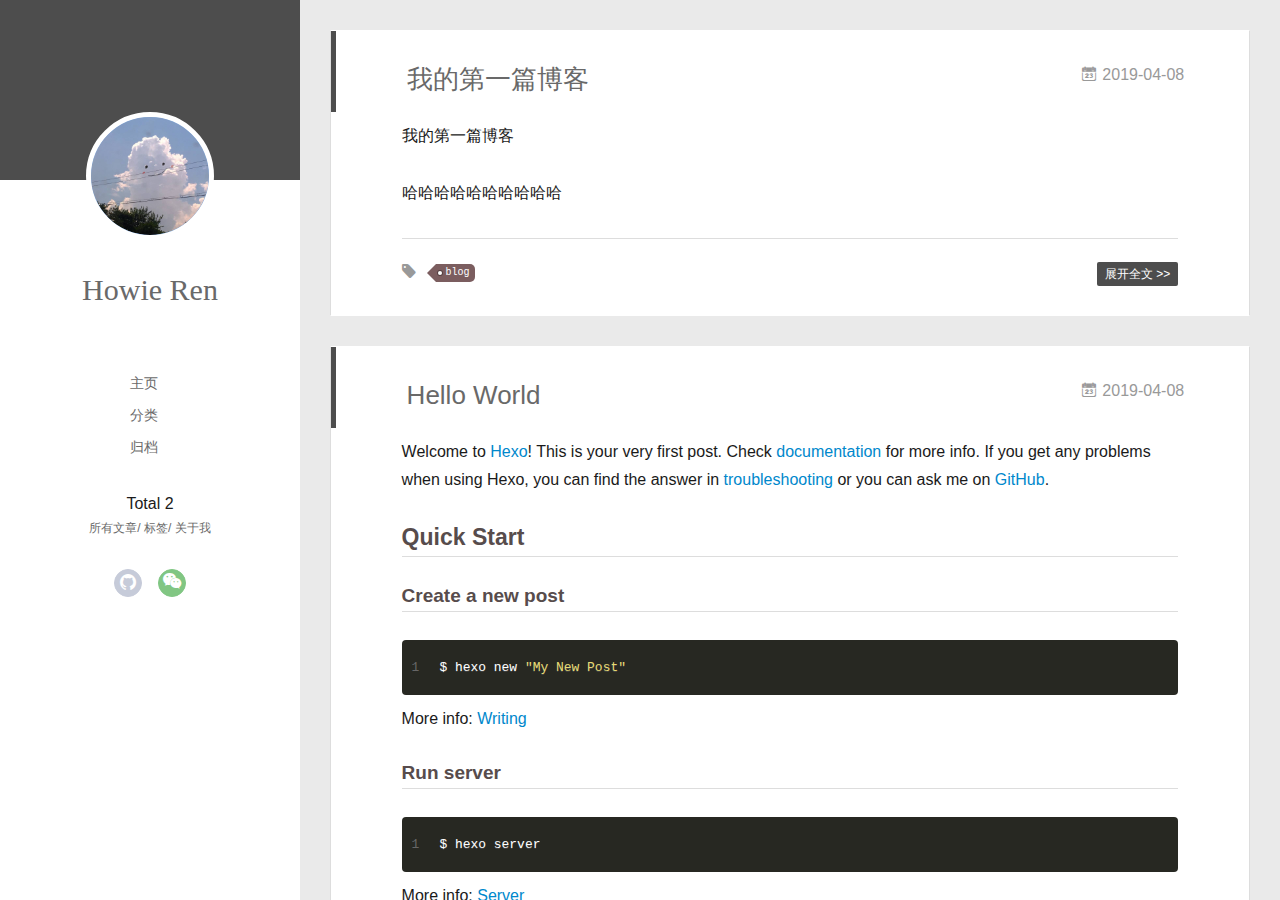
==== commit 9e46056d: "Site updated: 2019-04-08 22:00:38" ====
--- a/index.html
+++ b/index.html
@@ -52,8 +52,6 @@
 			<ul>
 			
 				<li><a href="/">主页</a></li>
-	        
-				<li><a href="/tags/">标签</a></li>
 	        
 				<li><a href="/categories/">分类</a></li>
 	        
@@ -116,8 +114,6 @@
 			
 				
 			
-				
-			
 			
 			
 			<nav class="header-nav">
@@ -134,13 +130,11 @@
 				<ul style="width: 70%">
 				
 				
-					<li style="width: 25%"><a href="/">主页</a></li>
+					<li style="width: 33.333333333333336%"><a href="/">主页</a></li>
 		        
-					<li style="width: 25%"><a href="/tags/">标签</a></li>
+					<li style="width: 33.333333333333336%"><a href="/categories/">分类</a></li>
 		        
-					<li style="width: 25%"><a href="/categories/">分类</a></li>
-		        
-					<li style="width: 25%"><a href="/archives/index.html">归档</a></li>
+					<li style="width: 33.333333333333336%"><a href="/archives/index.html">归档</a></li>
 		        
 				</ul>
 			</nav>
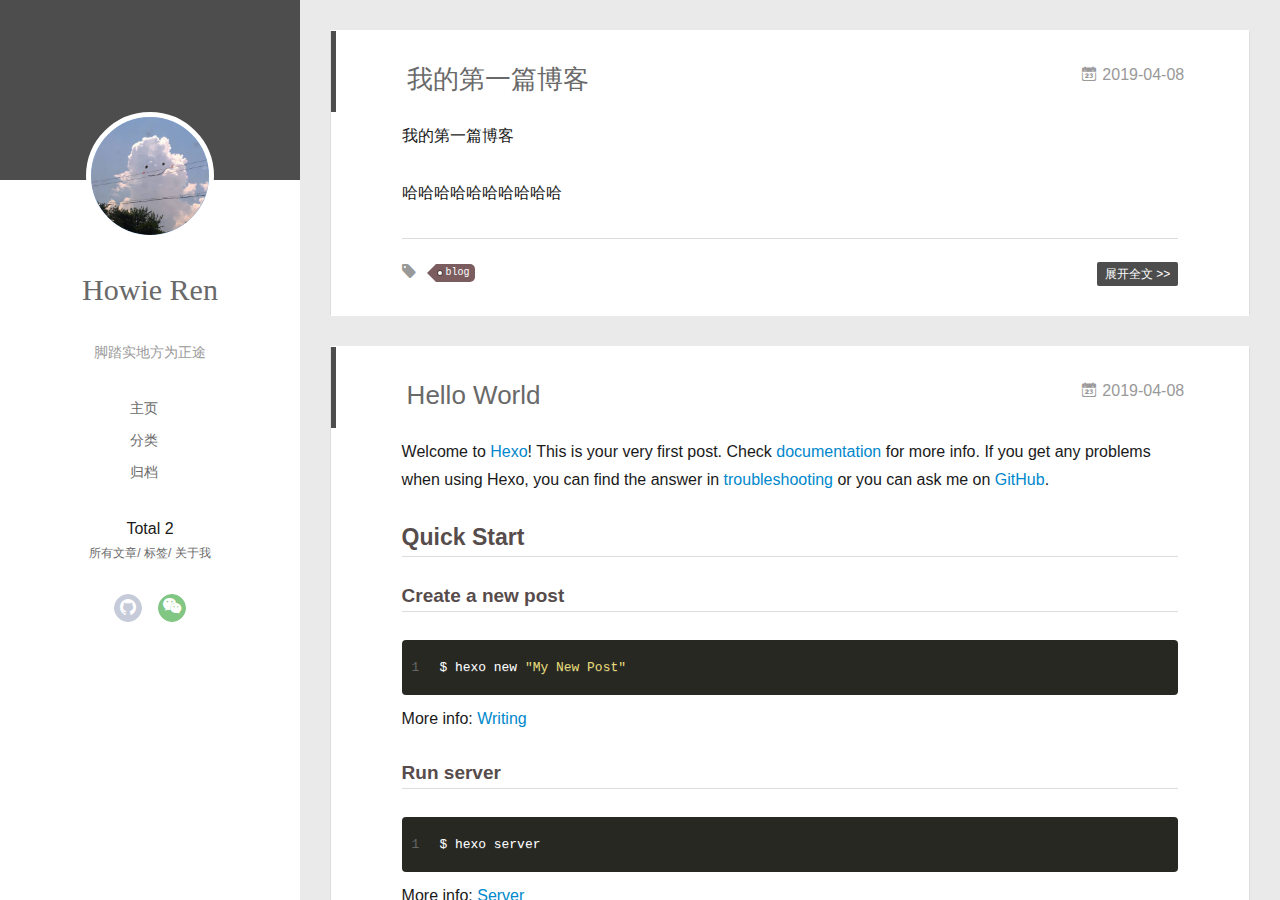
==== commit a93dace5: "Site updated: 2019-04-08 22:48:49" ====
--- a/index.html
+++ b/index.html
@@ -6,15 +6,15 @@
   <meta name="renderer" content="webkit">
   <meta http-equiv="X-UA-Compatible" content="IE=edge">
   <link rel="dns-prefetch" href="http://yoursite.com">
-  <title>Hexo</title>
+  <title>Howie的博客</title>
   <meta name="viewport" content="width=device-width, initial-scale=1, maximum-scale=1">
   <meta property="og:type" content="website">
-<meta property="og:title" content="Hexo">
+<meta property="og:title" content="Howie的博客">
 <meta property="og:url" content="http://yoursite.com/index.html">
-<meta property="og:site_name" content="Hexo">
+<meta property="og:site_name" content="Howie的博客">
 <meta property="og:locale" content="default">
 <meta name="twitter:card" content="summary">
-<meta name="twitter:title" content="Hexo">
+<meta name="twitter:title" content="Howie的博客">
   
   
     <link rel="icon" href="/assets/img/head2.jpg">
@@ -46,6 +46,8 @@
 		<hgroup>
 		  <h1 class="header-author"><a href="/">Howie Ren</a></h1>
 		</hgroup>
+		
+		<p class="header-subtitle">脚踏实地方为正途</p>
 		
 
 		<nav class="header-menu">
@@ -106,6 +108,8 @@
 			  <h1 class="header-author js-header-author">Howie Ren</h1>
 			</hgroup>
 			
+			<p class="header-subtitle"><i class="icon icon-quo-left"></i>脚踏实地方为正途<i class="icon icon-quo-right"></i></p>
+			
 			
 			
 				
@@ -318,7 +322,7 @@
     </div>
     <script>
 	var yiliaConfig = {
-		mathjax: false,
+		mathjax: true,
 		isHome: true,
 		isPost: false,
 		isArchive: false,
@@ -337,6 +341,27 @@
 },function(t,n,r){"use strict";var e=r(2);t.exports=function(){var t=e(this),n="";return t.global&&(n+="g"),t.ignoreCase&&(n+="i"),t.multiline&&(n+="m"),t.unicode&&(n+="u"),t.sticky&&(n+="y"),n}},function(t,n){t.exports=function(t,n,r){var e=void 0===r;switch(n.length){case 0:return e?t():t.call(r);case 1:return e?t(n[0]):t.call(r,n[0]);case 2:return e?t(n[0],n[1]):t.call(r,n[0],n[1]);case 3:return e?t(n[0],n[1],n[2]):t.call(r,n[0],n[1],n[2]);case 4:return e?t(n[0],n[1],n[2],n[3]):t.call(r,n[0],n[1],n[2],n[3])}return t.apply(r,n)}},function(t,n,r){var e=r(6),i=r(45),o=r(7)("match");t.exports=function(t){var n;return e(t)&&(void 0!==(n=t[o])?!!n:"RegExp"==i(t))}},function(t,n,r){var e=r(7)("iterator"),i=!1;try{var o=[7][e]();o.return=function(){i=!0},Array.from(o,function(){throw 2})}catch(t){}t.exports=function(t,n){if(!n&&!i)return!1;var r=!1;try{var o=[7],u=o[e]();u.next=function(){return{done:r=!0}},o[e]=function(){return u},t(o)}catch(t){}return r}},function(t,n,r){t.exports=r(69)||!r(4)(function(){var t=Math.random();__defineSetter__.call(null,t,function(){}),delete r(3)[t]})},function(t,n){n.f=Object.getOwnPropertySymbols},function(t,n,r){var e=r(3),i="__core-js_shared__",o=e[i]||(e[i]={});t.exports=function(t){return o[t]||(o[t]={})}},function(t,n,r){for(var e,i=r(3),o=r(27),u=r(76),c=u("typed_array"),f=u("view"),a=!(!i.ArrayBuffer||!i.DataView),s=a,l=0,h="Int8Array,Uint8Array,Uint8ClampedArray,Int16Array,Uint16Array,Int32Array,Uint32Array,Float32Array,Float64Array".split(",");l<9;)(e=i[h[l++]])?(o(e.prototype,c,!0),o(e.prototype,f,!0)):s=!1;t.exports={ABV:a,CONSTR:s,TYPED:c,VIEW:f}},function(t,n){"use strict";var r={versions:function(){var t=window.navigator.userAgent;return{trident:t.indexOf("Trident")>-1,presto:t.indexOf("Presto")>-1,webKit:t.indexOf("AppleWebKit")>-1,gecko:t.indexOf("Gecko")>-1&&-1==t.indexOf("KHTML"),mobile:!!t.match(/AppleWebKit.*Mobile.*/),ios:!!t.match(/\(i[^;]+;( U;)? CPU.+Mac OS X/),android:t.indexOf("Android")>-1||t.indexOf("Linux")>-1,iPhone:t.indexOf("iPhone")>-1||t.indexOf("Mac")>-1,iPad:t.indexOf("iPad")>-1,webApp:-1==t.indexOf("Safari"),weixin:-1==t.indexOf("MicroMessenger")}}()};t.exports=r},function(t,n,r){"use strict";var e=r(85),i=function(t){return t&&t.__esModule?t:{default:t}}(e),o=function(){function t(t,n,e){return n||e?String.fromCharCode(n||e):r[t]||t}function n(t){return e[t]}var r={"&quot;":'"',"&lt;":"<","&gt;":">","&amp;":"&","&nbsp;":" "},e={};for(var u in r)e[r[u]]=u;return r["&apos;"]="'",e["'"]="&#39;",{encode:function(t){return t?(""+t).replace(/['<> "&]/g,n).replace(/\r?\n/g,"<br/>").replace(/\s/g,"&nbsp;"):""},decode:function(n){return n?(""+n).replace(/<br\s*\/?>/gi,"\n").replace(/&quot;|&lt;|&gt;|&amp;|&nbsp;|&apos;|&#(\d+);|&#(\d+)/g,t).replace(/\u00a0/g," "):""},encodeBase16:function(t){if(!t)return t;t+="";for(var n=[],r=0,e=t.length;e>r;r++)n.push(t.charCodeAt(r).toString(16).toUpperCase());return n.join("")},encodeBase16forJSON:function(t){if(!t)return t;t=t.replace(/[\u4E00-\u9FBF]/gi,function(t){return escape(t).replace("%u","\\u")});for(var n=[],r=0,e=t.length;e>r;r++)n.push(t.charCodeAt(r).toString(16).toUpperCase());return n.join("")},decodeBase16:function(t){if(!t)return t;t+="";for(var n=[],r=0,e=t.length;e>r;r+=2)n.push(String.fromCharCode("0x"+t.slice(r,r+2)));return n.join("")},encodeObject:function(t){if(t instanceof Array)for(var n=0,r=t.length;r>n;n++)t[n]=o.encodeObject(t[n]);else if("object"==(void 0===t?"undefined":(0,i.default)(t)))for(var e in t)t[e]=o.encodeObject(t[e]);else if("string"==typeof t)return o.encode(t);return t},loadScript:function(t){var n=document.createElement("script");document.getElementsByTagName("body")[0].appendChild(n),n.setAttribute("src",t)},addLoadEvent:function(t){var n=window.onload;"function"!=typeof window.onload?window.onload=t:window.onload=function(){n(),t()}}}}();t.exports=o},function(t,n,r){"use strict";var e=r(17),i=r(75),o=r(16);t.exports=function(t){for(var n=e(this),r=o(n.length),u=arguments.length,c=i(u>1?arguments[1]:void 0,r),f=u>2?arguments[2]:void 0,a=void 0===f?r:i(f,r);a>c;)n[c++]=t;return n}},function(t,n,r){"use strict";var e=r(11),i=r(66);t.exports=function(t,n,r){n in t?e.f(t,n,i(0,r)):t[n]=r}},function(t,n,r){var e=r(6),i=r(3).document,o=e(i)&&e(i.createElement);t.exports=function(t){return o?i.createElement(t):{}}},function(t,n){t.exports="constructor,hasOwnProperty,isPrototypeOf,propertyIsEnumerable,toLocaleString,toString,valueOf".split(",")},function(t,n,r){var e=r(7)("match");t.exports=function(t){var n=/./;try{"/./"[t](n)}catch(r){try{return n[e]=!1,!"/./"[t](n)}catch(t){}}return!0}},function(t,n,r){t.exports=r(3).document&&document.documentElement},function(t,n,r){var e=r(6),i=r(144).set;t.exports=function(t,n,r){var o,u=n.constructor;return u!==r&&"function"==typeof u&&(o=u.prototype)!==r.prototype&&e(o)&&i&&i(t,o),t}},function(t,n,r){var e=r(80),i=r(7)("iterator"),o=Array.prototype;t.exports=function(t){return void 0!==t&&(e.Array===t||o[i]===t)}},function(t,n,r){var e=r(45);t.exports=Array.isArray||function(t){return"Array"==e(t)}},function(t,n,r){"use strict";var e=r(70),i=r(66),o=r(81),u={};r(27)(u,r(7)("iterator"),function(){return this}),t.exports=function(t,n,r){t.prototype=e(u,{next:i(1,r)}),o(t,n+" Iterator")}},function(t,n,r){"use strict";var e=r(69),i=r(1),o=r(28),u=r(27),c=r(24),f=r(80),a=r(139),s=r(81),l=r(32),h=r(7)("iterator"),v=!([].keys&&"next"in[].keys()),p="keys",d="values",y=function(){return this};t.exports=function(t,n,r,g,b,m,x){a(r,n,g);var w,S,_,O=function(t){if(!v&&t in F)return F[t];switch(t){case p:case d:return function(){return new r(this,t)}}return function(){return new r(this,t)}},E=n+" Iterator",P=b==d,j=!1,F=t.prototype,M=F[h]||F["@@iterator"]||b&&F[b],A=M||O(b),N=b?P?O("entries"):A:void 0,T="Array"==n?F.entries||M:M;if(T&&(_=l(T.call(new t)))!==Object.prototype&&(s(_,E,!0),e||c(_,h)||u(_,h,y)),P&&M&&M.name!==d&&(j=!0,A=function(){return M.call(this)}),e&&!x||!v&&!j&&F[h]||u(F,h,A),f[n]=A,f[E]=y,b)if(w={values:P?A:O(d),keys:m?A:O(p),entries:N},x)for(S in w)S in F||o(F,S,w[S]);else i(i.P+i.F*(v||j),n,w);return w}},function(t,n){var r=Math.expm1;t.exports=!r||r(10)>22025.465794806718||r(10)<22025.465794806718||-2e-17!=r(-2e-17)?function(t){return 0==(t=+t)?t:t>-1e-6&&t<1e-6?t+t*t/2:Math.exp(t)-1}:r},function(t,n){t.exports=Math.sign||function(t){return 0==(t=+t)||t!=t?t:t<0?-1:1}},function(t,n,r){var e=r(3),i=r(151).set,o=e.MutationObserver||e.WebKitMutationObserver,u=e.process,c=e.Promise,f="process"==r(45)(u);t.exports=function(){var t,n,r,a=function(){var e,i;for(f&&(e=u.domain)&&e.exit();t;){i=t.fn,t=t.next;try{i()}catch(e){throw t?r():n=void 0,e}}n=void 0,e&&e.enter()};if(f)r=function(){u.nextTick(a)};else if(o){var s=!0,l=document.createTextNode("");new o(a).observe(l,{characterData:!0}),r=function(){l.data=s=!s}}else if(c&&c.resolve){var h=c.resolve();r=function(){h.then(a)}}else r=function(){i.call(e,a)};return function(e){var i={fn:e,next:void 0};n&&(n.next=i),t||(t=i,r()),n=i}}},function(t,n,r){var e=r(6),i=r(2),o=function(t,n){if(i(t),!e(n)&&null!==n)throw TypeError(n+": can't set as prototype!")};t.exports={set:Object.setPrototypeOf||("__proto__"in{}?function(t,n,e){try{e=r(53)(Function.call,r(31).f(Object.prototype,"__proto__").set,2),e(t,[]),n=!(t instanceof Array)}catch(t){n=!0}return function(t,r){return o(t,r),n?t.__proto__=r:e(t,r),t}}({},!1):void 0),check:o}},function(t,n,r){var e=r(126)("keys"),i=r(76);t.exports=function(t){return e[t]||(e[t]=i(t))}},function(t,n,r){var e=r(2),i=r(26),o=r(7)("species");t.exports=function(t,n){var r,u=e(t).constructor;return void 0===u||void 0==(r=e(u)[o])?n:i(r)}},function(t,n,r){var e=r(67),i=r(46);t.exports=function(t){return function(n,r){var o,u,c=String(i(n)),f=e(r),a=c.length;return f<0||f>=a?t?"":void 0:(o=c.charCodeAt(f),o<55296||o>56319||f+1===a||(u=c.charCodeAt(f+1))<56320||u>57343?t?c.charAt(f):o:t?c.slice(f,f+2):u-56320+(o-55296<<10)+65536)}}},function(t,n,r){var e=r(122),i=r(46);t.exports=function(t,n,r){if(e(n))throw TypeError("String#"+r+" doesn't accept regex!");return String(i(t))}},function(t,n,r){"use strict";var e=r(67),i=r(46);t.exports=function(t){var n=String(i(this)),r="",o=e(t);if(o<0||o==1/0)throw RangeError("Count can't be negative");for(;o>0;(o>>>=1)&&(n+=n))1&o&&(r+=n);return r}},function(t,n){t.exports="\t\n\v\f\r   ᠎             　\u2028\u2029\ufeff"},function(t,n,r){var e,i,o,u=r(53),c=r(121),f=r(135),a=r(132),s=r(3),l=s.process,h=s.setImmediate,v=s.clearImmediate,p=s.MessageChannel,d=0,y={},g="onreadystatechange",b=function(){var t=+this;if(y.hasOwnProperty(t)){var n=y[t];delete y[t],n()}},m=function(t){b.call(t.data)};h&&v||(h=function(t){for(var n=[],r=1;arguments.length>r;)n.push(arguments[r++]);return y[++d]=function(){c("function"==typeof t?t:Function(t),n)},e(d),d},v=function(t){delete y[t]},"process"==r(45)(l)?e=function(t){l.nextTick(u(b,t,1))}:p?(i=new p,o=i.port2,i.port1.onmessage=m,e=u(o.postMessage,o,1)):s.addEventListener&&"function"==typeof postMessage&&!s.importScripts?(e=function(t){s.postMessage(t+"","*")},s.addEventListener("message",m,!1)):e=g in a("script")?function(t){f.appendChild(a("script"))[g]=function(){f.removeChild(this),b.call(t)}}:function(t){setTimeout(u(b,t,1),0)}),t.exports={set:h,clear:v}},function(t,n,r){"use strict";var e=r(3),i=r(10),o=r(69),u=r(127),c=r(27),f=r(73),a=r(4),s=r(68),l=r(67),h=r(16),v=r(71).f,p=r(11).f,d=r(130),y=r(81),g="ArrayBuffer",b="DataView",m="prototype",x="Wrong length!",w="Wrong index!",S=e[g],_=e[b],O=e.Math,E=e.RangeError,P=e.Infinity,j=S,F=O.abs,M=O.pow,A=O.floor,N=O.log,T=O.LN2,I="buffer",k="byteLength",L="byteOffset",R=i?"_b":I,C=i?"_l":k,D=i?"_o":L,U=function(t,n,r){var e,i,o,u=Array(r),c=8*r-n-1,f=(1<<c)-1,a=f>>1,s=23===n?M(2,-24)-M(2,-77):0,l=0,h=t<0||0===t&&1/t<0?1:0;for(t=F(t),t!=t||t===P?(i=t!=t?1:0,e=f):(e=A(N(t)/T),t*(o=M(2,-e))<1&&(e--,o*=2),t+=e+a>=1?s/o:s*M(2,1-a),t*o>=2&&(e++,o/=2),e+a>=f?(i=0,e=f):e+a>=1?(i=(t*o-1)*M(2,n),e+=a):(i=t*M(2,a-1)*M(2,n),e=0));n>=8;u[l++]=255&i,i/=256,n-=8);for(e=e<<n|i,c+=n;c>0;u[l++]=255&e,e/=256,c-=8);return u[--l]|=128*h,u},W=function(t,n,r){var e,i=8*r-n-1,o=(1<<i)-1,u=o>>1,c=i-7,f=r-1,a=t[f--],s=127&a;for(a>>=7;c>0;s=256*s+t[f],f--,c-=8);for(e=s&(1<<-c)-1,s>>=-c,c+=n;c>0;e=256*e+t[f],f--,c-=8);if(0===s)s=1-u;else{if(s===o)return e?NaN:a?-P:P;e+=M(2,n),s-=u}return(a?-1:1)*e*M(2,s-n)},G=function(t){return t[3]<<24|t[2]<<16|t[1]<<8|t[0]},B=function(t){return[255&t]},V=function(t){return[255&t,t>>8&255]},z=function(t){return[255&t,t>>8&255,t>>16&255,t>>24&255]},q=function(t){return U(t,52,8)},K=function(t){return U(t,23,4)},J=function(t,n,r){p(t[m],n,{get:function(){return this[r]}})},Y=function(t,n,r,e){var i=+r,o=l(i);if(i!=o||o<0||o+n>t[C])throw E(w);var u=t[R]._b,c=o+t[D],f=u.slice(c,c+n);return e?f:f.reverse()},H=function(t,n,r,e,i,o){var u=+r,c=l(u);if(u!=c||c<0||c+n>t[C])throw E(w);for(var f=t[R]._b,a=c+t[D],s=e(+i),h=0;h<n;h++)f[a+h]=s[o?h:n-h-1]},$=function(t,n){s(t,S,g);var r=+n,e=h(r);if(r!=e)throw E(x);return e};if(u.ABV){if(!a(function(){new S})||!a(function(){new S(.5)})){S=function(t){return new j($(this,t))};for(var X,Q=S[m]=j[m],Z=v(j),tt=0;Z.length>tt;)(X=Z[tt++])in S||c(S,X,j[X]);o||(Q.constructor=S)}var nt=new _(new S(2)),rt=_[m].setInt8;nt.setInt8(0,2147483648),nt.setInt8(1,2147483649),!nt.getInt8(0)&&nt.getInt8(1)||f(_[m],{setInt8:function(t,n){rt.call(this,t,n<<24>>24)},setUint8:function(t,n){rt.call(this,t,n<<24>>24)}},!0)}else S=function(t){var n=$(this,t);this._b=d.call(Array(n),0),this[C]=n},_=function(t,n,r){s(this,_,b),s(t,S,b);var e=t[C],i=l(n);if(i<0||i>e)throw E("Wrong offset!");if(r=void 0===r?e-i:h(r),i+r>e)throw E(x);this[R]=t,this[D]=i,this[C]=r},i&&(J(S,k,"_l"),J(_,I,"_b"),J(_,k,"_l"),J(_,L,"_o")),f(_[m],{getInt8:function(t){return Y(this,1,t)[0]<<24>>24},getUint8:function(t){return Y(this,1,t)[0]},getInt16:function(t){var n=Y(this,2,t,arguments[1]);return(n[1]<<8|n[0])<<16>>16},getUint16:function(t){var n=Y(this,2,t,arguments[1]);return n[1]<<8|n[0]},getInt32:function(t){return G(Y(this,4,t,arguments[1]))},getUint32:function(t){return G(Y(this,4,t,arguments[1]))>>>0},getFloat32:function(t){return W(Y(this,4,t,arguments[1]),23,4)},getFloat64:function(t){return W(Y(this,8,t,arguments[1]),52,8)},setInt8:function(t,n){H(this,1,t,B,n)},setUint8:function(t,n){H(this,1,t,B,n)},setInt16:function(t,n){H(this,2,t,V,n,arguments[2])},setUint16:function(t,n){H(this,2,t,V,n,arguments[2])},setInt32:function(t,n){H(this,4,t,z,n,arguments[2])},setUint32:function(t,n){H(this,4,t,z,n,arguments[2])},setFloat32:function(t,n){H(this,4,t,K,n,arguments[2])},setFloat64:function(t,n){H(this,8,t,q,n,arguments[2])}});y(S,g),y(_,b),c(_[m],u.VIEW,!0),n[g]=S,n[b]=_},function(t,n,r){var e=r(3),i=r(52),o=r(69),u=r(182),c=r(11).f;t.exports=function(t){var n=i.Symbol||(i.Symbol=o?{}:e.Symbol||{});"_"==t.charAt(0)||t in n||c(n,t,{value:u.f(t)})}},function(t,n,r){var e=r(114),i=r(7)("iterator"),o=r(80);t.exports=r(52).getIteratorMethod=function(t){if(void 0!=t)return t[i]||t["@@iterator"]||o[e(t)]}},function(t,n,r){"use strict";var e=r(78),i=r(170),o=r(80),u=r(30);t.exports=r(140)(Array,"Array",function(t,n){this._t=u(t),this._i=0,this._k=n},function(){var t=this._t,n=this._k,r=this._i++;return!t||r>=t.length?(this._t=void 0,i(1)):"keys"==n?i(0,r):"values"==n?i(0,t[r]):i(0,[r,t[r]])},"values"),o.Arguments=o.Array,e("keys"),e("values"),e("entries")},function(t,n){function r(t,n){t.classList?t.classList.add(n):t.className+=" "+n}t.exports=r},function(t,n){function r(t,n){if(t.classList)t.classList.remove(n);else{var r=new RegExp("(^|\\b)"+n.split(" ").join("|")+"(\\b|$)","gi");t.className=t.className.replace(r," ")}}t.exports=r},function(t,n){function r(){throw new Error("setTimeout has not been defined")}function e(){throw new Error("clearTimeout has not been defined")}function i(t){if(s===setTimeout)return setTimeout(t,0);if((s===r||!s)&&setTimeout)return s=setTimeout,setTimeout(t,0);try{return s(t,0)}catch(n){try{return s.call(null,t,0)}catch(n){return s.call(this,t,0)}}}function o(t){if(l===clearTimeout)return clearTimeout(t);if((l===e||!l)&&clearTimeout)return l=clearTimeout,clearTimeout(t);try{return l(t)}catch(n){try{return l.call(null,t)}catch(n){return l.call(this,t)}}}function u(){d&&v&&(d=!1,v.length?p=v.concat(p):y=-1,p.length&&c())}function c(){if(!d){var t=i(u);d=!0;for(var n=p.length;n;){for(v=p,p=[];++y<n;)v&&v[y].run();y=-1,n=p.length}v=null,d=!1,o(t)}}function f(t,n){this.fun=t,this.array=n}function a(){}var s,l,h=t.exports={};!function(){try{s="function"==typeof setTimeout?setTimeout:r}catch(t){s=r}try{l="function"==typeof clearTimeout?clearTimeout:e}catch(t){l=e}}();var v,p=[],d=!1,y=-1;h.nextTick=function(t){var n=new Array(arguments.length-1);if(arguments.length>1)for(var r=1;r<arguments.length;r++)n[r-1]=arguments[r];p.push(new f(t,n)),1!==p.length||d||i(c)},f.prototype.run=function(){this.fun.apply(null,this.array)},h.title="browser",h.browser=!0,h.env={},h.argv=[],h.version="",h.versions={},h.on=a,h.addListener=a,h.once=a,h.off=a,h.removeListener=a,h.removeAllListeners=a,h.emit=a,h.prependListener=a,h.prependOnceListener=a,h.listeners=function(t){return[]},h.binding=function(t){throw new Error("process.binding is not supported")},h.cwd=function(){return"/"},h.chdir=function(t){throw new Error("process.chdir is not supported")},h.umask=function(){return 0}},function(t,n,r){var e=r(45);t.exports=function(t,n){if("number"!=typeof t&&"Number"!=e(t))throw TypeError(n);return+t}},function(t,n,r){"use strict";var e=r(17),i=r(75),o=r(16);t.exports=[].copyWithin||function(t,n){var r=e(this),u=o(r.length),c=i(t,u),f=i(n,u),a=arguments.length>2?arguments[2]:void 0,s=Math.min((void 0===a?u:i(a,u))-f,u-c),l=1;for(f<c&&c<f+s&&(l=-1,f+=s-1,c+=s-1);s-- >0;)f in r?r[c]=r[f]:delete r[c],c+=l,f+=l;return r}},function(t,n,r){var e=r(79);t.exports=function(t,n){var r=[];return e(t,!1,r.push,r,n),r}},function(t,n,r){var e=r(26),i=r(17),o=r(115),u=r(16);t.exports=function(t,n,r,c,f){e(n);var a=i(t),s=o(a),l=u(a.length),h=f?l-1:0,v=f?-1:1;if(r<2)for(;;){if(h in s){c=s[h],h+=v;break}if(h+=v,f?h<0:l<=h)throw TypeError("Reduce of empty array with no initial value")}for(;f?h>=0:l>h;h+=v)h in s&&(c=n(c,s[h],h,a));return c}},function(t,n,r){"use strict";var e=r(26),i=r(6),o=r(121),u=[].slice,c={},f=function(t,n,r){if(!(n in c)){for(var e=[],i=0;i<n;i++)e[i]="a["+i+"]";c[n]=Function("F,a","return new F("+e.join(",")+")")}return c[n](t,r)};t.exports=Function.bind||function(t){var n=e(this),r=u.call(arguments,1),c=function(){var e=r.concat(u.call(arguments));return this instanceof c?f(n,e.length,e):o(n,e,t)};return i(n.prototype)&&(c.prototype=n.prototype),c}},function(t,n,r){"use strict";var e=r(11).f,i=r(70),o=r(73),u=r(53),c=r(68),f=r(46),a=r(79),s=r(140),l=r(170),h=r(74),v=r(10),p=r(65).fastKey,d=v?"_s":"size",y=function(t,n){var r,e=p(n);if("F"!==e)return t._i[e];for(r=t._f;r;r=r.n)if(r.k==n)return r};t.exports={getConstructor:function(t,n,r,s){var l=t(function(t,e){c(t,l,n,"_i"),t._i=i(null),t._f=void 0,t._l=void 0,t[d]=0,void 0!=e&&a(e,r,t[s],t)});return o(l.prototype,{clear:function(){for(var t=this,n=t._i,r=t._f;r;r=r.n)r.r=!0,r.p&&(r.p=r.p.n=void 0),delete n[r.i];t._f=t._l=void 0,t[d]=0},delete:function(t){var n=this,r=y(n,t);if(r){var e=r.n,i=r.p;delete n._i[r.i],r.r=!0,i&&(i.n=e),e&&(e.p=i),n._f==r&&(n._f=e),n._l==r&&(n._l=i),n[d]--}return!!r},forEach:function(t){c(this,l,"forEach");for(var n,r=u(t,arguments.length>1?arguments[1]:void 0,3);n=n?n.n:this._f;)for(r(n.v,n.k,this);n&&n.r;)n=n.p},has:function(t){return!!y(this,t)}}),v&&e(l.prototype,"size",{get:function(){return f(this[d])}}),l},def:function(t,n,r){var e,i,o=y(t,n);return o?o.v=r:(t._l=o={i:i=p(n,!0),k:n,v:r,p:e=t._l,n:void 0,r:!1},t._f||(t._f=o),e&&(e.n=o),t[d]++,"F"!==i&&(t._i[i]=o)),t},getEntry:y,setStrong:function(t,n,r){s(t,n,function(t,n){this._t=t,this._k=n,this._l=void 0},function(){for(var t=this,n=t._k,r=t._l;r&&r.r;)r=r.p;return t._t&&(t._l=r=r?r.n:t._t._f)?"keys"==n?l(0,r.k):"values"==n?l(0,r.v):l(0,[r.k,r.v]):(t._t=void 0,l(1))},r?"entries":"values",!r,!0),h(n)}}},function(t,n,r){var e=r(114),i=r(161);t.exports=function(t){return function(){if(e(this)!=t)throw TypeError(t+"#toJSON isn't generic");return i(this)}}},function(t,n,r){"use strict";var e=r(73),i=r(65).getWeak,o=r(2),u=r(6),c=r(68),f=r(79),a=r(48),s=r(24),l=a(5),h=a(6),v=0,p=function(t){return t._l||(t._l=new d)},d=function(){this.a=[]},y=function(t,n){return l(t.a,function(t){return t[0]===n})};d.prototype={get:function(t){var n=y(this,t);if(n)return n[1]},has:function(t){return!!y(this,t)},set:function(t,n){var r=y(this,t);r?r[1]=n:this.a.push([t,n])},delete:function(t){var n=h(this.a,function(n){return n[0]===t});return~n&&this.a.splice(n,1),!!~n}},t.exports={getConstructor:function(t,n,r,o){var a=t(function(t,e){c(t,a,n,"_i"),t._i=v++,t._l=void 0,void 0!=e&&f(e,r,t[o],t)});return e(a.prototype,{delete:function(t){if(!u(t))return!1;var n=i(t);return!0===n?p(this).delete(t):n&&s(n,this._i)&&delete n[this._i]},has:function(t){if(!u(t))return!1;var n=i(t);return!0===n?p(this).has(t):n&&s(n,this._i)}}),a},def:function(t,n,r){var e=i(o(n),!0);return!0===e?p(t).set(n,r):e[t._i]=r,t},ufstore:p}},function(t,n,r){t.exports=!r(10)&&!r(4)(function(){return 7!=Object.defineProperty(r(132)("div"),"a",{get:function(){return 7}}).a})},function(t,n,r){var e=r(6),i=Math.floor;t.exports=function(t){return!e(t)&&isFinite(t)&&i(t)===t}},function(t,n,r){var e=r(2);t.exports=function(t,n,r,i){try{return i?n(e(r)[0],r[1]):n(r)}catch(n){var o=t.return;throw void 0!==o&&e(o.call(t)),n}}},function(t,n){t.exports=function(t,n){return{value:n,done:!!t}}},function(t,n){t.exports=Math.log1p||function(t){return(t=+t)>-1e-8&&t<1e-8?t-t*t/2:Math.log(1+t)}},function(t,n,r){"use strict";var e=r(72),i=r(125),o=r(116),u=r(17),c=r(115),f=Object.assign;t.exports=!f||r(4)(function(){var t={},n={},r=Symbol(),e="abcdefghijklmnopqrst";return t[r]=7,e.split("").forEach(function(t){n[t]=t}),7!=f({},t)[r]||Object.keys(f({},n)).join("")!=e})?function(t,n){for(var r=u(t),f=arguments.length,a=1,s=i.f,l=o.f;f>a;)for(var h,v=c(arguments[a++]),p=s?e(v).concat(s(v)):e(v),d=p.length,y=0;d>y;)l.call(v,h=p[y++])&&(r[h]=v[h]);return r}:f},function(t,n,r){var e=r(11),i=r(2),o=r(72);t.exports=r(10)?Object.defineProperties:function(t,n){i(t);for(var r,u=o(n),c=u.length,f=0;c>f;)e.f(t,r=u[f++],n[r]);return t}},function(t,n,r){var e=r(30),i=r(71).f,o={}.toString,u="object"==typeof window&&window&&Object.getOwnPropertyNames?Object.getOwnPropertyNames(window):[],c=function(t){try{return i(t)}catch(t){return u.slice()}};t.exports.f=function(t){return u&&"[object Window]"==o.call(t)?c(t):i(e(t))}},function(t,n,r){var e=r(24),i=r(30),o=r(117)(!1),u=r(145)("IE_PROTO");t.exports=function(t,n){var r,c=i(t),f=0,a=[];for(r in c)r!=u&&e(c,r)&&a.push(r);for(;n.length>f;)e(c,r=n[f++])&&(~o(a,r)||a.push(r));return a}},function(t,n,r){var e=r(72),i=r(30),o=r(116).f;t.exports=function(t){return function(n){for(var r,u=i(n),c=e(u),f=c.length,a=0,s=[];f>a;)o.call(u,r=c[a++])&&s.push(t?[r,u[r]]:u[r]);return s}}},function(t,n,r){var e=r(71),i=r(125),o=r(2),u=r(3).Reflect;t.exports=u&&u.ownKeys||function(t){var n=e.f(o(t)),r=i.f;return r?n.concat(r(t)):n}},function(t,n,r){var e=r(3).parseFloat,i=r(82).trim;t.exports=1/e(r(150)+"-0")!=-1/0?function(t){var n=i(String(t),3),r=e(n);return 0===r&&"-"==n.charAt(0)?-0:r}:e},function(t,n,r){var e=r(3).parseInt,i=r(82).trim,o=r(150),u=/^[\-+]?0[xX]/;t.exports=8!==e(o+"08")||22!==e(o+"0x16")?function(t,n){var r=i(String(t),3);return e(r,n>>>0||(u.test(r)?16:10))}:e},function(t,n){t.exports=Object.is||function(t,n){return t===n?0!==t||1/t==1/n:t!=t&&n!=n}},function(t,n,r){var e=r(16),i=r(149),o=r(46);t.exports=function(t,n,r,u){var c=String(o(t)),f=c.length,a=void 0===r?" ":String(r),s=e(n);if(s<=f||""==a)return c;var l=s-f,h=i.call(a,Math.ceil(l/a.length));return h.length>l&&(h=h.slice(0,l)),u?h+c:c+h}},function(t,n,r){n.f=r(7)},function(t,n,r){"use strict";var e=r(164);t.exports=r(118)("Map",function(t){return function(){return t(this,arguments.length>0?arguments[0]:void 0)}},{get:function(t){var n=e.getEntry(this,t);return n&&n.v},set:function(t,n){return e.def(this,0===t?0:t,n)}},e,!0)},function(t,n,r){r(10)&&"g"!=/./g.flags&&r(11).f(RegExp.prototype,"flags",{configurable:!0,get:r(120)})},function(t,n,r){"use strict";var e=r(164);t.exports=r(118)("Set",function(t){return function(){return t(this,arguments.length>0?arguments[0]:void 0)}},{add:function(t){return e.def(this,t=0===t?0:t,t)}},e)},function(t,n,r){"use strict";var e,i=r(48)(0),o=r(28),u=r(65),c=r(172),f=r(166),a=r(6),s=u.getWeak,l=Object.isExtensible,h=f.ufstore,v={},p=function(t){return function(){return t(this,arguments.length>0?arguments[0]:void 0)}},d={get:function(t){if(a(t)){var n=s(t);return!0===n?h(this).get(t):n?n[this._i]:void 0}},set:function(t,n){return f.def(this,t,n)}},y=t.exports=r(118)("WeakMap",p,d,f,!0,!0);7!=(new y).set((Object.freeze||Object)(v),7).get(v)&&(e=f.getConstructor(p),c(e.prototype,d),u.NEED=!0,i(["delete","has","get","set"],function(t){var n=y.prototype,r=n[t];o(n,t,function(n,i){if(a(n)&&!l(n)){this._f||(this._f=new e);var o=this._f[t](n,i);return"set"==t?this:o}return r.call(this,n,i)})}))},,,,function(t,n){"use strict";function r(){var t=document.querySelector("#page-nav");if(t&&!document.querySelector("#page-nav .extend.prev")&&(t.innerHTML='<a class="extend prev disabled" rel="prev">&laquo; Prev</a>'+t.innerHTML),t&&!document.querySelector("#page-nav .extend.next")&&(t.innerHTML=t.innerHTML+'<a class="extend next disabled" rel="next">Next &raquo;</a>'),yiliaConfig&&yiliaConfig.open_in_new){document.querySelectorAll(".article-entry a:not(.article-more-a)").forEach(function(t){var n=t.getAttribute("target");n&&""!==n||t.setAttribute("target","_blank")})}if(yiliaConfig&&yiliaConfig.toc_hide_index){document.querySelectorAll(".toc-number").forEach(function(t){t.style.display="none"})}var n=document.querySelector("#js-aboutme");n&&0!==n.length&&(n.innerHTML=n.innerText)}t.exports={init:r}},function(t,n,r){"use strict";function e(t){return t&&t.__esModule?t:{default:t}}function i(t,n){var r=/\/|index.html/g;return t.replace(r,"")===n.replace(r,"")}function o(){for(var t=document.querySelectorAll(".js-header-menu li a"),n=window.location.pathname,r=0,e=t.length;r<e;r++){var o=t[r];i(n,o.getAttribute("href"))&&(0,h.default)(o,"active")}}function u(t){for(var n=t.offsetLeft,r=t.offsetParent;null!==r;)n+=r.offsetLeft,r=r.offsetParent;return n}function c(t){for(var n=t.offsetTop,r=t.offsetParent;null!==r;)n+=r.offsetTop,r=r.offsetParent;return n}function f(t,n,r,e,i){var o=u(t),f=c(t)-n;if(f-r<=i){var a=t.$newDom;a||(a=t.cloneNode(!0),(0,d.default)(t,a),t.$newDom=a,a.style.position="fixed",a.style.top=(r||f)+"px",a.style.left=o+"px",a.style.zIndex=e||2,a.style.width="100%",a.style.color="#fff"),a.style.visibility="visible",t.style.visibility="hidden"}else{t.style.visibility="visible";var s=t.$newDom;s&&(s.style.visibility="hidden")}}function a(){var t=document.querySelector(".js-overlay"),n=document.querySelector(".js-header-menu");f(t,document.body.scrollTop,-63,2,0),f(n,document.body.scrollTop,1,3,0)}function s(){document.querySelector("#container").addEventListener("scroll",function(t){a()}),window.addEventListener("scroll",function(t){a()}),a()}var l=r(156),h=e(l),v=r(157),p=(e(v),r(382)),d=e(p),y=r(128),g=e(y),b=r(190),m=e(b),x=r(129);(function(){g.default.versions.mobile&&window.screen.width<800&&(o(),s())})(),(0,x.addLoadEvent)(function(){m.default.init()}),t.exports={}},,,,function(t,n,r){(function(t){"use strict";function n(t,n,r){t[n]||Object[e](t,n,{writable:!0,configurable:!0,value:r})}if(r(381),r(391),r(198),t._babelPolyfill)throw new Error("only one instance of babel-polyfill is allowed");t._babelPolyfill=!0;var e="defineProperty";n(String.prototype,"padLeft","".padStart),n(String.prototype,"padRight","".padEnd),"pop,reverse,shift,keys,values,entries,indexOf,every,some,forEach,map,filter,find,findIndex,includes,join,slice,concat,push,splice,unshift,sort,lastIndexOf,reduce,reduceRight,copyWithin,fill".split(",").forEach(function(t){[][t]&&n(Array,t,Function.call.bind([][t]))})}).call(n,function(){return this}())},,,function(t,n,r){r(210),t.exports=r(52).RegExp.escape},,,,function(t,n,r){var e=r(6),i=r(138),o=r(7)("species");t.exports=function(t){var n;return i(t)&&(n=t.constructor,"function"!=typeof n||n!==Array&&!i(n.prototype)||(n=void 0),e(n)&&null===(n=n[o])&&(n=void 0)),void 0===n?Array:n}},function(t,n,r){var e=r(202);t.exports=function(t,n){return new(e(t))(n)}},function(t,n,r){"use strict";var e=r(2),i=r(50),o="number";t.exports=function(t){if("string"!==t&&t!==o&&"default"!==t)throw TypeError("Incorrect hint");return i(e(this),t!=o)}},function(t,n,r){var e=r(72),i=r(125),o=r(116);t.exports=function(t){var n=e(t),r=i.f;if(r)for(var u,c=r(t),f=o.f,a=0;c.length>a;)f.call(t,u=c[a++])&&n.push(u);return n}},function(t,n,r){var e=r(72),i=r(30);t.exports=function(t,n){for(var r,o=i(t),u=e(o),c=u.length,f=0;c>f;)if(o[r=u[f++]]===n)return r}},function(t,n,r){"use strict";var e=r(208),i=r(121),o=r(26);t.exports=function(){for(var t=o(this),n=arguments.length,r=Array(n),u=0,c=e._,f=!1;n>u;)(r[u]=arguments[u++])===c&&(f=!0);return function(){var e,o=this,u=arguments.length,a=0,s=0;if(!f&&!u)return i(t,r,o);if(e=r.slice(),f)for(;n>a;a++)e[a]===c&&(e[a]=arguments[s++]);for(;u>s;)e.push(arguments[s++]);return i(t,e,o)}}},function(t,n,r){t.exports=r(3)},function(t,n){t.exports=function(t,n){var r=n===Object(n)?function(t){return n[t]}:n;return function(n){return String(n).replace(t,r)}}},function(t,n,r){var e=r(1),i=r(209)(/[\\^$*+?.()|[\]{}]/g,"\\$&");e(e.S,"RegExp",{escape:function(t){return i(t)}})},function(t,n,r){var e=r(1);e(e.P,"Array",{copyWithin:r(160)}),r(78)("copyWithin")},function(t,n,r){"use strict";var e=r(1),i=r(48)(4);e(e.P+e.F*!r(47)([].every,!0),"Array",{every:function(t){return i(this,t,arguments[1])}})},function(t,n,r){var e=r(1);e(e.P,"Array",{fill:r(130)}),r(78)("fill")},function(t,n,r){"use strict";var e=r(1),i=r(48)(2);e(e.P+e.F*!r(47)([].filter,!0),"Array",{filter:function(t){return i(this,t,arguments[1])}})},function(t,n,r){"use strict";var e=r(1),i=r(48)(6),o="findIndex",u=!0;o in[]&&Array(1)[o](function(){u=!1}),e(e.P+e.F*u,"Array",{findIndex:function(t){return i(this,t,arguments.length>1?arguments[1]:void 0)}}),r(78)(o)},function(t,n,r){"use strict";var e=r(1),i=r(48)(5),o="find",u=!0;o in[]&&Array(1)[o](function(){u=!1}),e(e.P+e.F*u,"Array",{find:function(t){return i(this,t,arguments.length>1?arguments[1]:void 0)}}),r(78)(o)},function(t,n,r){"use strict";var e=r(1),i=r(48)(0),o=r(47)([].forEach,!0);e(e.P+e.F*!o,"Array",{forEach:function(t){return i(this,t,arguments[1])}})},function(t,n,r){"use strict";var e=r(53),i=r(1),o=r(17),u=r(169),c=r(137),f=r(16),a=r(131),s=r(154);i(i.S+i.F*!r(123)(function(t){Array.from(t)}),"Array",{from:function(t){var n,r,i,l,h=o(t),v="function"==typeof this?this:Array,p=arguments.length,d=p>1?arguments[1]:void 0,y=void 0!==d,g=0,b=s(h);if(y&&(d=e(d,p>2?arguments[2]:void 0,2)),void 0==b||v==Array&&c(b))for(n=f(h.length),r=new v(n);n>g;g++)a(r,g,y?d(h[g],g):h[g]);else for(l=b.call(h),r=new v;!(i=l.next()).done;g++)a(r,g,y?u(l,d,[i.value,g],!0):i.value);return r.length=g,r}})},function(t,n,r){"use strict";var e=r(1),i=r(117)(!1),o=[].indexOf,u=!!o&&1/[1].indexOf(1,-0)<0;e(e.P+e.F*(u||!r(47)(o)),"Array",{indexOf:function(t){return u?o.apply(this,arguments)||0:i(this,t,arguments[1])}})},function(t,n,r){var e=r(1);e(e.S,"Array",{isArray:r(138)})},function(t,n,r){"use strict";var e=r(1),i=r(30),o=[].join;e(e.P+e.F*(r(115)!=Object||!r(47)(o)),"Array",{join:function(t){return o.call(i(this),void 0===t?",":t)}})},function(t,n,r){"use strict";var e=r(1),i=r(30),o=r(67),u=r(16),c=[].lastIndexOf,f=!!c&&1/[1].lastIndexOf(1,-0)<0;e(e.P+e.F*(f||!r(47)(c)),"Array",{lastIndexOf:function(t){if(f)return c.apply(this,arguments)||0;var n=i(this),r=u(n.length),e=r-1;for(arguments.length>1&&(e=Math.min(e,o(arguments[1]))),e<0&&(e=r+e);e>=0;e--)if(e in n&&n[e]===t)return e||0;return-1}})},function(t,n,r){"use strict";var e=r(1),i=r(48)(1);e(e.P+e.F*!r(47)([].map,!0),"Array",{map:function(t){return i(this,t,arguments[1])}})},function(t,n,r){"use strict";var e=r(1),i=r(131);e(e.S+e.F*r(4)(function(){function t(){}return!(Array.of.call(t)instanceof t)}),"Array",{of:function(){for(var t=0,n=arguments.length,r=new("function"==typeof this?this:Array)(n);n>t;)i(r,t,arguments[t++]);return r.length=n,r}})},function(t,n,r){"use strict";var e=r(1),i=r(162);e(e.P+e.F*!r(47)([].reduceRight,!0),"Array",{reduceRight:function(t){return i(this,t,arguments.length,arguments[1],!0)}})},function(t,n,r){"use strict";var e=r(1),i=r(162);e(e.P+e.F*!r(47)([].reduce,!0),"Array",{reduce:function(t){return i(this,t,arguments.length,arguments[1],!1)}})},function(t,n,r){"use strict";var e=r(1),i=r(135),o=r(45),u=r(75),c=r(16),f=[].slice;e(e.P+e.F*r(4)(function(){i&&f.call(i)}),"Array",{slice:function(t,n){var r=c(this.length),e=o(this);if(n=void 0===n?r:n,"Array"==e)return f.call(this,t,n);for(var i=u(t,r),a=u(n,r),s=c(a-i),l=Array(s),h=0;h<s;h++)l[h]="String"==e?this.charAt(i+h):this[i+h];return l}})},function(t,n,r){"use strict";var e=r(1),i=r(48)(3);e(e.P+e.F*!r(47)([].some,!0),"Array",{some:function(t){return i(this,t,arguments[1])}})},function(t,n,r){"use strict";var e=r(1),i=r(26),o=r(17),u=r(4),c=[].sort,f=[1,2,3];e(e.P+e.F*(u(function(){f.sort(void 0)})||!u(function(){f.sort(null)})||!r(47)(c)),"Array",{sort:function(t){return void 0===t?c.call(o(this)):c.call(o(this),i(t))}})},function(t,n,r){r(74)("Array")},function(t,n,r){var e=r(1);e(e.S,"Date",{now:function(){return(new Date).getTime()}})},function(t,n,r){"use strict";var e=r(1),i=r(4),o=Date.prototype.getTime,u=function(t){return t>9?t:"0"+t};e(e.P+e.F*(i(function(){return"0385-07-25T07:06:39.999Z"!=new Date(-5e13-1).toISOString()})||!i(function(){new Date(NaN).toISOString()})),"Date",{toISOString:function(){
 if(!isFinite(o.call(this)))throw RangeError("Invalid time value");var t=this,n=t.getUTCFullYear(),r=t.getUTCMilliseconds(),e=n<0?"-":n>9999?"+":"";return e+("00000"+Math.abs(n)).slice(e?-6:-4)+"-"+u(t.getUTCMonth()+1)+"-"+u(t.getUTCDate())+"T"+u(t.getUTCHours())+":"+u(t.getUTCMinutes())+":"+u(t.getUTCSeconds())+"."+(r>99?r:"0"+u(r))+"Z"}})},function(t,n,r){"use strict";var e=r(1),i=r(17),o=r(50);e(e.P+e.F*r(4)(function(){return null!==new Date(NaN).toJSON()||1!==Date.prototype.toJSON.call({toISOString:function(){return 1}})}),"Date",{toJSON:function(t){var n=i(this),r=o(n);return"number"!=typeof r||isFinite(r)?n.toISOString():null}})},function(t,n,r){var e=r(7)("toPrimitive"),i=Date.prototype;e in i||r(27)(i,e,r(204))},function(t,n,r){var e=Date.prototype,i="Invalid Date",o="toString",u=e[o],c=e.getTime;new Date(NaN)+""!=i&&r(28)(e,o,function(){var t=c.call(this);return t===t?u.call(this):i})},function(t,n,r){var e=r(1);e(e.P,"Function",{bind:r(163)})},function(t,n,r){"use strict";var e=r(6),i=r(32),o=r(7)("hasInstance"),u=Function.prototype;o in u||r(11).f(u,o,{value:function(t){if("function"!=typeof this||!e(t))return!1;if(!e(this.prototype))return t instanceof this;for(;t=i(t);)if(this.prototype===t)return!0;return!1}})},function(t,n,r){var e=r(11).f,i=r(66),o=r(24),u=Function.prototype,c="name",f=Object.isExtensible||function(){return!0};c in u||r(10)&&e(u,c,{configurable:!0,get:function(){try{var t=this,n=(""+t).match(/^\s*function ([^ (]*)/)[1];return o(t,c)||!f(t)||e(t,c,i(5,n)),n}catch(t){return""}}})},function(t,n,r){var e=r(1),i=r(171),o=Math.sqrt,u=Math.acosh;e(e.S+e.F*!(u&&710==Math.floor(u(Number.MAX_VALUE))&&u(1/0)==1/0),"Math",{acosh:function(t){return(t=+t)<1?NaN:t>94906265.62425156?Math.log(t)+Math.LN2:i(t-1+o(t-1)*o(t+1))}})},function(t,n,r){function e(t){return isFinite(t=+t)&&0!=t?t<0?-e(-t):Math.log(t+Math.sqrt(t*t+1)):t}var i=r(1),o=Math.asinh;i(i.S+i.F*!(o&&1/o(0)>0),"Math",{asinh:e})},function(t,n,r){var e=r(1),i=Math.atanh;e(e.S+e.F*!(i&&1/i(-0)<0),"Math",{atanh:function(t){return 0==(t=+t)?t:Math.log((1+t)/(1-t))/2}})},function(t,n,r){var e=r(1),i=r(142);e(e.S,"Math",{cbrt:function(t){return i(t=+t)*Math.pow(Math.abs(t),1/3)}})},function(t,n,r){var e=r(1);e(e.S,"Math",{clz32:function(t){return(t>>>=0)?31-Math.floor(Math.log(t+.5)*Math.LOG2E):32}})},function(t,n,r){var e=r(1),i=Math.exp;e(e.S,"Math",{cosh:function(t){return(i(t=+t)+i(-t))/2}})},function(t,n,r){var e=r(1),i=r(141);e(e.S+e.F*(i!=Math.expm1),"Math",{expm1:i})},function(t,n,r){var e=r(1),i=r(142),o=Math.pow,u=o(2,-52),c=o(2,-23),f=o(2,127)*(2-c),a=o(2,-126),s=function(t){return t+1/u-1/u};e(e.S,"Math",{fround:function(t){var n,r,e=Math.abs(t),o=i(t);return e<a?o*s(e/a/c)*a*c:(n=(1+c/u)*e,r=n-(n-e),r>f||r!=r?o*(1/0):o*r)}})},function(t,n,r){var e=r(1),i=Math.abs;e(e.S,"Math",{hypot:function(t,n){for(var r,e,o=0,u=0,c=arguments.length,f=0;u<c;)r=i(arguments[u++]),f<r?(e=f/r,o=o*e*e+1,f=r):r>0?(e=r/f,o+=e*e):o+=r;return f===1/0?1/0:f*Math.sqrt(o)}})},function(t,n,r){var e=r(1),i=Math.imul;e(e.S+e.F*r(4)(function(){return-5!=i(4294967295,5)||2!=i.length}),"Math",{imul:function(t,n){var r=65535,e=+t,i=+n,o=r&e,u=r&i;return 0|o*u+((r&e>>>16)*u+o*(r&i>>>16)<<16>>>0)}})},function(t,n,r){var e=r(1);e(e.S,"Math",{log10:function(t){return Math.log(t)/Math.LN10}})},function(t,n,r){var e=r(1);e(e.S,"Math",{log1p:r(171)})},function(t,n,r){var e=r(1);e(e.S,"Math",{log2:function(t){return Math.log(t)/Math.LN2}})},function(t,n,r){var e=r(1);e(e.S,"Math",{sign:r(142)})},function(t,n,r){var e=r(1),i=r(141),o=Math.exp;e(e.S+e.F*r(4)(function(){return-2e-17!=!Math.sinh(-2e-17)}),"Math",{sinh:function(t){return Math.abs(t=+t)<1?(i(t)-i(-t))/2:(o(t-1)-o(-t-1))*(Math.E/2)}})},function(t,n,r){var e=r(1),i=r(141),o=Math.exp;e(e.S,"Math",{tanh:function(t){var n=i(t=+t),r=i(-t);return n==1/0?1:r==1/0?-1:(n-r)/(o(t)+o(-t))}})},function(t,n,r){var e=r(1);e(e.S,"Math",{trunc:function(t){return(t>0?Math.floor:Math.ceil)(t)}})},function(t,n,r){"use strict";var e=r(3),i=r(24),o=r(45),u=r(136),c=r(50),f=r(4),a=r(71).f,s=r(31).f,l=r(11).f,h=r(82).trim,v="Number",p=e[v],d=p,y=p.prototype,g=o(r(70)(y))==v,b="trim"in String.prototype,m=function(t){var n=c(t,!1);if("string"==typeof n&&n.length>2){n=b?n.trim():h(n,3);var r,e,i,o=n.charCodeAt(0);if(43===o||45===o){if(88===(r=n.charCodeAt(2))||120===r)return NaN}else if(48===o){switch(n.charCodeAt(1)){case 66:case 98:e=2,i=49;break;case 79:case 111:e=8,i=55;break;default:return+n}for(var u,f=n.slice(2),a=0,s=f.length;a<s;a++)if((u=f.charCodeAt(a))<48||u>i)return NaN;return parseInt(f,e)}}return+n};if(!p(" 0o1")||!p("0b1")||p("+0x1")){p=function(t){var n=arguments.length<1?0:t,r=this;return r instanceof p&&(g?f(function(){y.valueOf.call(r)}):o(r)!=v)?u(new d(m(n)),r,p):m(n)};for(var x,w=r(10)?a(d):"MAX_VALUE,MIN_VALUE,NaN,NEGATIVE_INFINITY,POSITIVE_INFINITY,EPSILON,isFinite,isInteger,isNaN,isSafeInteger,MAX_SAFE_INTEGER,MIN_SAFE_INTEGER,parseFloat,parseInt,isInteger".split(","),S=0;w.length>S;S++)i(d,x=w[S])&&!i(p,x)&&l(p,x,s(d,x));p.prototype=y,y.constructor=p,r(28)(e,v,p)}},function(t,n,r){var e=r(1);e(e.S,"Number",{EPSILON:Math.pow(2,-52)})},function(t,n,r){var e=r(1),i=r(3).isFinite;e(e.S,"Number",{isFinite:function(t){return"number"==typeof t&&i(t)}})},function(t,n,r){var e=r(1);e(e.S,"Number",{isInteger:r(168)})},function(t,n,r){var e=r(1);e(e.S,"Number",{isNaN:function(t){return t!=t}})},function(t,n,r){var e=r(1),i=r(168),o=Math.abs;e(e.S,"Number",{isSafeInteger:function(t){return i(t)&&o(t)<=9007199254740991}})},function(t,n,r){var e=r(1);e(e.S,"Number",{MAX_SAFE_INTEGER:9007199254740991})},function(t,n,r){var e=r(1);e(e.S,"Number",{MIN_SAFE_INTEGER:-9007199254740991})},function(t,n,r){var e=r(1),i=r(178);e(e.S+e.F*(Number.parseFloat!=i),"Number",{parseFloat:i})},function(t,n,r){var e=r(1),i=r(179);e(e.S+e.F*(Number.parseInt!=i),"Number",{parseInt:i})},function(t,n,r){"use strict";var e=r(1),i=r(67),o=r(159),u=r(149),c=1..toFixed,f=Math.floor,a=[0,0,0,0,0,0],s="Number.toFixed: incorrect invocation!",l="0",h=function(t,n){for(var r=-1,e=n;++r<6;)e+=t*a[r],a[r]=e%1e7,e=f(e/1e7)},v=function(t){for(var n=6,r=0;--n>=0;)r+=a[n],a[n]=f(r/t),r=r%t*1e7},p=function(){for(var t=6,n="";--t>=0;)if(""!==n||0===t||0!==a[t]){var r=String(a[t]);n=""===n?r:n+u.call(l,7-r.length)+r}return n},d=function(t,n,r){return 0===n?r:n%2==1?d(t,n-1,r*t):d(t*t,n/2,r)},y=function(t){for(var n=0,r=t;r>=4096;)n+=12,r/=4096;for(;r>=2;)n+=1,r/=2;return n};e(e.P+e.F*(!!c&&("0.000"!==8e-5.toFixed(3)||"1"!==.9.toFixed(0)||"1.25"!==1.255.toFixed(2)||"1000000000000000128"!==(0xde0b6b3a7640080).toFixed(0))||!r(4)(function(){c.call({})})),"Number",{toFixed:function(t){var n,r,e,c,f=o(this,s),a=i(t),g="",b=l;if(a<0||a>20)throw RangeError(s);if(f!=f)return"NaN";if(f<=-1e21||f>=1e21)return String(f);if(f<0&&(g="-",f=-f),f>1e-21)if(n=y(f*d(2,69,1))-69,r=n<0?f*d(2,-n,1):f/d(2,n,1),r*=4503599627370496,(n=52-n)>0){for(h(0,r),e=a;e>=7;)h(1e7,0),e-=7;for(h(d(10,e,1),0),e=n-1;e>=23;)v(1<<23),e-=23;v(1<<e),h(1,1),v(2),b=p()}else h(0,r),h(1<<-n,0),b=p()+u.call(l,a);return a>0?(c=b.length,b=g+(c<=a?"0."+u.call(l,a-c)+b:b.slice(0,c-a)+"."+b.slice(c-a))):b=g+b,b}})},function(t,n,r){"use strict";var e=r(1),i=r(4),o=r(159),u=1..toPrecision;e(e.P+e.F*(i(function(){return"1"!==u.call(1,void 0)})||!i(function(){u.call({})})),"Number",{toPrecision:function(t){var n=o(this,"Number#toPrecision: incorrect invocation!");return void 0===t?u.call(n):u.call(n,t)}})},function(t,n,r){var e=r(1);e(e.S+e.F,"Object",{assign:r(172)})},function(t,n,r){var e=r(1);e(e.S,"Object",{create:r(70)})},function(t,n,r){var e=r(1);e(e.S+e.F*!r(10),"Object",{defineProperties:r(173)})},function(t,n,r){var e=r(1);e(e.S+e.F*!r(10),"Object",{defineProperty:r(11).f})},function(t,n,r){var e=r(6),i=r(65).onFreeze;r(49)("freeze",function(t){return function(n){return t&&e(n)?t(i(n)):n}})},function(t,n,r){var e=r(30),i=r(31).f;r(49)("getOwnPropertyDescriptor",function(){return function(t,n){return i(e(t),n)}})},function(t,n,r){r(49)("getOwnPropertyNames",function(){return r(174).f})},function(t,n,r){var e=r(17),i=r(32);r(49)("getPrototypeOf",function(){return function(t){return i(e(t))}})},function(t,n,r){var e=r(6);r(49)("isExtensible",function(t){return function(n){return!!e(n)&&(!t||t(n))}})},function(t,n,r){var e=r(6);r(49)("isFrozen",function(t){return function(n){return!e(n)||!!t&&t(n)}})},function(t,n,r){var e=r(6);r(49)("isSealed",function(t){return function(n){return!e(n)||!!t&&t(n)}})},function(t,n,r){var e=r(1);e(e.S,"Object",{is:r(180)})},function(t,n,r){var e=r(17),i=r(72);r(49)("keys",function(){return function(t){return i(e(t))}})},function(t,n,r){var e=r(6),i=r(65).onFreeze;r(49)("preventExtensions",function(t){return function(n){return t&&e(n)?t(i(n)):n}})},function(t,n,r){var e=r(6),i=r(65).onFreeze;r(49)("seal",function(t){return function(n){return t&&e(n)?t(i(n)):n}})},function(t,n,r){var e=r(1);e(e.S,"Object",{setPrototypeOf:r(144).set})},function(t,n,r){"use strict";var e=r(114),i={};i[r(7)("toStringTag")]="z",i+""!="[object z]"&&r(28)(Object.prototype,"toString",function(){return"[object "+e(this)+"]"},!0)},function(t,n,r){var e=r(1),i=r(178);e(e.G+e.F*(parseFloat!=i),{parseFloat:i})},function(t,n,r){var e=r(1),i=r(179);e(e.G+e.F*(parseInt!=i),{parseInt:i})},function(t,n,r){"use strict";var e,i,o,u=r(69),c=r(3),f=r(53),a=r(114),s=r(1),l=r(6),h=r(26),v=r(68),p=r(79),d=r(146),y=r(151).set,g=r(143)(),b="Promise",m=c.TypeError,x=c.process,w=c[b],x=c.process,S="process"==a(x),_=function(){},O=!!function(){try{var t=w.resolve(1),n=(t.constructor={})[r(7)("species")]=function(t){t(_,_)};return(S||"function"==typeof PromiseRejectionEvent)&&t.then(_)instanceof n}catch(t){}}(),E=function(t,n){return t===n||t===w&&n===o},P=function(t){var n;return!(!l(t)||"function"!=typeof(n=t.then))&&n},j=function(t){return E(w,t)?new F(t):new i(t)},F=i=function(t){var n,r;this.promise=new t(function(t,e){if(void 0!==n||void 0!==r)throw m("Bad Promise constructor");n=t,r=e}),this.resolve=h(n),this.reject=h(r)},M=function(t){try{t()}catch(t){return{error:t}}},A=function(t,n){if(!t._n){t._n=!0;var r=t._c;g(function(){for(var e=t._v,i=1==t._s,o=0;r.length>o;)!function(n){var r,o,u=i?n.ok:n.fail,c=n.resolve,f=n.reject,a=n.domain;try{u?(i||(2==t._h&&I(t),t._h=1),!0===u?r=e:(a&&a.enter(),r=u(e),a&&a.exit()),r===n.promise?f(m("Promise-chain cycle")):(o=P(r))?o.call(r,c,f):c(r)):f(e)}catch(t){f(t)}}(r[o++]);t._c=[],t._n=!1,n&&!t._h&&N(t)})}},N=function(t){y.call(c,function(){var n,r,e,i=t._v;if(T(t)&&(n=M(function(){S?x.emit("unhandledRejection",i,t):(r=c.onunhandledrejection)?r({promise:t,reason:i}):(e=c.console)&&e.error&&e.error("Unhandled promise rejection",i)}),t._h=S||T(t)?2:1),t._a=void 0,n)throw n.error})},T=function(t){if(1==t._h)return!1;for(var n,r=t._a||t._c,e=0;r.length>e;)if(n=r[e++],n.fail||!T(n.promise))return!1;return!0},I=function(t){y.call(c,function(){var n;S?x.emit("rejectionHandled",t):(n=c.onrejectionhandled)&&n({promise:t,reason:t._v})})},k=function(t){var n=this;n._d||(n._d=!0,n=n._w||n,n._v=t,n._s=2,n._a||(n._a=n._c.slice()),A(n,!0))},L=function(t){var n,r=this;if(!r._d){r._d=!0,r=r._w||r;try{if(r===t)throw m("Promise can't be resolved itself");(n=P(t))?g(function(){var e={_w:r,_d:!1};try{n.call(t,f(L,e,1),f(k,e,1))}catch(t){k.call(e,t)}}):(r._v=t,r._s=1,A(r,!1))}catch(t){k.call({_w:r,_d:!1},t)}}};O||(w=function(t){v(this,w,b,"_h"),h(t),e.call(this);try{t(f(L,this,1),f(k,this,1))}catch(t){k.call(this,t)}},e=function(t){this._c=[],this._a=void 0,this._s=0,this._d=!1,this._v=void 0,this._h=0,this._n=!1},e.prototype=r(73)(w.prototype,{then:function(t,n){var r=j(d(this,w));return r.ok="function"!=typeof t||t,r.fail="function"==typeof n&&n,r.domain=S?x.domain:void 0,this._c.push(r),this._a&&this._a.push(r),this._s&&A(this,!1),r.promise},catch:function(t){return this.then(void 0,t)}}),F=function(){var t=new e;this.promise=t,this.resolve=f(L,t,1),this.reject=f(k,t,1)}),s(s.G+s.W+s.F*!O,{Promise:w}),r(81)(w,b),r(74)(b),o=r(52)[b],s(s.S+s.F*!O,b,{reject:function(t){var n=j(this);return(0,n.reject)(t),n.promise}}),s(s.S+s.F*(u||!O),b,{resolve:function(t){if(t instanceof w&&E(t.constructor,this))return t;var n=j(this);return(0,n.resolve)(t),n.promise}}),s(s.S+s.F*!(O&&r(123)(function(t){w.all(t).catch(_)})),b,{all:function(t){var n=this,r=j(n),e=r.resolve,i=r.reject,o=M(function(){var r=[],o=0,u=1;p(t,!1,function(t){var c=o++,f=!1;r.push(void 0),u++,n.resolve(t).then(function(t){f||(f=!0,r[c]=t,--u||e(r))},i)}),--u||e(r)});return o&&i(o.error),r.promise},race:function(t){var n=this,r=j(n),e=r.reject,i=M(function(){p(t,!1,function(t){n.resolve(t).then(r.resolve,e)})});return i&&e(i.error),r.promise}})},function(t,n,r){var e=r(1),i=r(26),o=r(2),u=(r(3).Reflect||{}).apply,c=Function.apply;e(e.S+e.F*!r(4)(function(){u(function(){})}),"Reflect",{apply:function(t,n,r){var e=i(t),f=o(r);return u?u(e,n,f):c.call(e,n,f)}})},function(t,n,r){var e=r(1),i=r(70),o=r(26),u=r(2),c=r(6),f=r(4),a=r(163),s=(r(3).Reflect||{}).construct,l=f(function(){function t(){}return!(s(function(){},[],t)instanceof t)}),h=!f(function(){s(function(){})});e(e.S+e.F*(l||h),"Reflect",{construct:function(t,n){o(t),u(n);var r=arguments.length<3?t:o(arguments[2]);if(h&&!l)return s(t,n,r);if(t==r){switch(n.length){case 0:return new t;case 1:return new t(n[0]);case 2:return new t(n[0],n[1]);case 3:return new t(n[0],n[1],n[2]);case 4:return new t(n[0],n[1],n[2],n[3])}var e=[null];return e.push.apply(e,n),new(a.apply(t,e))}var f=r.prototype,v=i(c(f)?f:Object.prototype),p=Function.apply.call(t,v,n);return c(p)?p:v}})},function(t,n,r){var e=r(11),i=r(1),o=r(2),u=r(50);i(i.S+i.F*r(4)(function(){Reflect.defineProperty(e.f({},1,{value:1}),1,{value:2})}),"Reflect",{defineProperty:function(t,n,r){o(t),n=u(n,!0),o(r);try{return e.f(t,n,r),!0}catch(t){return!1}}})},function(t,n,r){var e=r(1),i=r(31).f,o=r(2);e(e.S,"Reflect",{deleteProperty:function(t,n){var r=i(o(t),n);return!(r&&!r.configurable)&&delete t[n]}})},function(t,n,r){"use strict";var e=r(1),i=r(2),o=function(t){this._t=i(t),this._i=0;var n,r=this._k=[];for(n in t)r.push(n)};r(139)(o,"Object",function(){var t,n=this,r=n._k;do{if(n._i>=r.length)return{value:void 0,done:!0}}while(!((t=r[n._i++])in n._t));return{value:t,done:!1}}),e(e.S,"Reflect",{enumerate:function(t){return new o(t)}})},function(t,n,r){var e=r(31),i=r(1),o=r(2);i(i.S,"Reflect",{getOwnPropertyDescriptor:function(t,n){return e.f(o(t),n)}})},function(t,n,r){var e=r(1),i=r(32),o=r(2);e(e.S,"Reflect",{getPrototypeOf:function(t){return i(o(t))}})},function(t,n,r){function e(t,n){var r,c,s=arguments.length<3?t:arguments[2];return a(t)===s?t[n]:(r=i.f(t,n))?u(r,"value")?r.value:void 0!==r.get?r.get.call(s):void 0:f(c=o(t))?e(c,n,s):void 0}var i=r(31),o=r(32),u=r(24),c=r(1),f=r(6),a=r(2);c(c.S,"Reflect",{get:e})},function(t,n,r){var e=r(1);e(e.S,"Reflect",{has:function(t,n){return n in t}})},function(t,n,r){var e=r(1),i=r(2),o=Object.isExtensible;e(e.S,"Reflect",{isExtensible:function(t){return i(t),!o||o(t)}})},function(t,n,r){var e=r(1);e(e.S,"Reflect",{ownKeys:r(177)})},function(t,n,r){var e=r(1),i=r(2),o=Object.preventExtensions;e(e.S,"Reflect",{preventExtensions:function(t){i(t);try{return o&&o(t),!0}catch(t){return!1}}})},function(t,n,r){var e=r(1),i=r(144);i&&e(e.S,"Reflect",{setPrototypeOf:function(t,n){i.check(t,n);try{return i.set(t,n),!0}catch(t){return!1}}})},function(t,n,r){function e(t,n,r){var f,h,v=arguments.length<4?t:arguments[3],p=o.f(s(t),n);if(!p){if(l(h=u(t)))return e(h,n,r,v);p=a(0)}return c(p,"value")?!(!1===p.writable||!l(v)||(f=o.f(v,n)||a(0),f.value=r,i.f(v,n,f),0)):void 0!==p.set&&(p.set.call(v,r),!0)}var i=r(11),o=r(31),u=r(32),c=r(24),f=r(1),a=r(66),s=r(2),l=r(6);f(f.S,"Reflect",{set:e})},function(t,n,r){var e=r(3),i=r(136),o=r(11).f,u=r(71).f,c=r(122),f=r(120),a=e.RegExp,s=a,l=a.prototype,h=/a/g,v=/a/g,p=new a(h)!==h;if(r(10)&&(!p||r(4)(function(){return v[r(7)("match")]=!1,a(h)!=h||a(v)==v||"/a/i"!=a(h,"i")}))){a=function(t,n){var r=this instanceof a,e=c(t),o=void 0===n;return!r&&e&&t.constructor===a&&o?t:i(p?new s(e&&!o?t.source:t,n):s((e=t instanceof a)?t.source:t,e&&o?f.call(t):n),r?this:l,a)};for(var d=u(s),y=0;d.length>y;)!function(t){t in a||o(a,t,{configurable:!0,get:function(){return s[t]},set:function(n){s[t]=n}})}(d[y++]);l.constructor=a,a.prototype=l,r(28)(e,"RegExp",a)}r(74)("RegExp")},function(t,n,r){r(119)("match",1,function(t,n,r){return[function(r){"use strict";var e=t(this),i=void 0==r?void 0:r[n];return void 0!==i?i.call(r,e):new RegExp(r)[n](String(e))},r]})},function(t,n,r){r(119)("replace",2,function(t,n,r){return[function(e,i){"use strict";var o=t(this),u=void 0==e?void 0:e[n];return void 0!==u?u.call(e,o,i):r.call(String(o),e,i)},r]})},function(t,n,r){r(119)("search",1,function(t,n,r){return[function(r){"use strict";var e=t(this),i=void 0==r?void 0:r[n];return void 0!==i?i.call(r,e):new RegExp(r)[n](String(e))},r]})},function(t,n,r){r(119)("split",2,function(t,n,e){"use strict";var i=r(122),o=e,u=[].push,c="split",f="length",a="lastIndex";if("c"=="abbc"[c](/(b)*/)[1]||4!="test"[c](/(?:)/,-1)[f]||2!="ab"[c](/(?:ab)*/)[f]||4!="."[c](/(.?)(.?)/)[f]||"."[c](/()()/)[f]>1||""[c](/.?/)[f]){var s=void 0===/()??/.exec("")[1];e=function(t,n){var r=String(this);if(void 0===t&&0===n)return[];if(!i(t))return o.call(r,t,n);var e,c,l,h,v,p=[],d=(t.ignoreCase?"i":"")+(t.multiline?"m":"")+(t.unicode?"u":"")+(t.sticky?"y":""),y=0,g=void 0===n?4294967295:n>>>0,b=new RegExp(t.source,d+"g");for(s||(e=new RegExp("^"+b.source+"$(?!\\s)",d));(c=b.exec(r))&&!((l=c.index+c[0][f])>y&&(p.push(r.slice(y,c.index)),!s&&c[f]>1&&c[0].replace(e,function(){for(v=1;v<arguments[f]-2;v++)void 0===arguments[v]&&(c[v]=void 0)}),c[f]>1&&c.index<r[f]&&u.apply(p,c.slice(1)),h=c[0][f],y=l,p[f]>=g));)b[a]===c.index&&b[a]++;return y===r[f]?!h&&b.test("")||p.push(""):p.push(r.slice(y)),p[f]>g?p.slice(0,g):p}}else"0"[c](void 0,0)[f]&&(e=function(t,n){return void 0===t&&0===n?[]:o.call(this,t,n)});return[function(r,i){var o=t(this),u=void 0==r?void 0:r[n];return void 0!==u?u.call(r,o,i):e.call(String(o),r,i)},e]})},function(t,n,r){"use strict";r(184);var e=r(2),i=r(120),o=r(10),u="toString",c=/./[u],f=function(t){r(28)(RegExp.prototype,u,t,!0)};r(4)(function(){return"/a/b"!=c.call({source:"a",flags:"b"})})?f(function(){var t=e(this);return"/".concat(t.source,"/","flags"in t?t.flags:!o&&t instanceof RegExp?i.call(t):void 0)}):c.name!=u&&f(function(){return c.call(this)})},function(t,n,r){"use strict";r(29)("anchor",function(t){return function(n){return t(this,"a","name",n)}})},function(t,n,r){"use strict";r(29)("big",function(t){return function(){return t(this,"big","","")}})},function(t,n,r){"use strict";r(29)("blink",function(t){return function(){return t(this,"blink","","")}})},function(t,n,r){"use strict";r(29)("bold",function(t){return function(){return t(this,"b","","")}})},function(t,n,r){"use strict";var e=r(1),i=r(147)(!1);e(e.P,"String",{codePointAt:function(t){return i(this,t)}})},function(t,n,r){"use strict";var e=r(1),i=r(16),o=r(148),u="endsWith",c=""[u];e(e.P+e.F*r(134)(u),"String",{endsWith:function(t){var n=o(this,t,u),r=arguments.length>1?arguments[1]:void 0,e=i(n.length),f=void 0===r?e:Math.min(i(r),e),a=String(t);return c?c.call(n,a,f):n.slice(f-a.length,f)===a}})},function(t,n,r){"use strict";r(29)("fixed",function(t){return function(){return t(this,"tt","","")}})},function(t,n,r){"use strict";r(29)("fontcolor",function(t){return function(n){return t(this,"font","color",n)}})},function(t,n,r){"use strict";r(29)("fontsize",function(t){return function(n){return t(this,"font","size",n)}})},function(t,n,r){var e=r(1),i=r(75),o=String.fromCharCode,u=String.fromCodePoint;e(e.S+e.F*(!!u&&1!=u.length),"String",{fromCodePoint:function(t){for(var n,r=[],e=arguments.length,u=0;e>u;){if(n=+arguments[u++],i(n,1114111)!==n)throw RangeError(n+" is not a valid code point");r.push(n<65536?o(n):o(55296+((n-=65536)>>10),n%1024+56320))}return r.join("")}})},function(t,n,r){"use strict";var e=r(1),i=r(148),o="includes";e(e.P+e.F*r(134)(o),"String",{includes:function(t){return!!~i(this,t,o).indexOf(t,arguments.length>1?arguments[1]:void 0)}})},function(t,n,r){"use strict";r(29)("italics",function(t){return function(){return t(this,"i","","")}})},function(t,n,r){"use strict";var e=r(147)(!0);r(140)(String,"String",function(t){this._t=String(t),this._i=0},function(){var t,n=this._t,r=this._i;return r>=n.length?{value:void 0,done:!0}:(t=e(n,r),this._i+=t.length,{value:t,done:!1})})},function(t,n,r){"use strict";r(29)("link",function(t){return function(n){return t(this,"a","href",n)}})},function(t,n,r){var e=r(1),i=r(30),o=r(16);e(e.S,"String",{raw:function(t){for(var n=i(t.raw),r=o(n.length),e=arguments.length,u=[],c=0;r>c;)u.push(String(n[c++])),c<e&&u.push(String(arguments[c]));return u.join("")}})},function(t,n,r){var e=r(1);e(e.P,"String",{repeat:r(149)})},function(t,n,r){"use strict";r(29)("small",function(t){return function(){return t(this,"small","","")}})},function(t,n,r){"use strict";var e=r(1),i=r(16),o=r(148),u="startsWith",c=""[u];e(e.P+e.F*r(134)(u),"String",{startsWith:function(t){var n=o(this,t,u),r=i(Math.min(arguments.length>1?arguments[1]:void 0,n.length)),e=String(t);return c?c.call(n,e,r):n.slice(r,r+e.length)===e}})},function(t,n,r){"use strict";r(29)("strike",function(t){return function(){return t(this,"strike","","")}})},function(t,n,r){"use strict";r(29)("sub",function(t){return function(){return t(this,"sub","","")}})},function(t,n,r){"use strict";r(29)("sup",function(t){return function(){return t(this,"sup","","")}})},function(t,n,r){"use strict";r(82)("trim",function(t){return function(){return t(this,3)}})},function(t,n,r){"use strict";var e=r(3),i=r(24),o=r(10),u=r(1),c=r(28),f=r(65).KEY,a=r(4),s=r(126),l=r(81),h=r(76),v=r(7),p=r(182),d=r(153),y=r(206),g=r(205),b=r(138),m=r(2),x=r(30),w=r(50),S=r(66),_=r(70),O=r(174),E=r(31),P=r(11),j=r(72),F=E.f,M=P.f,A=O.f,N=e.Symbol,T=e.JSON,I=T&&T.stringify,k="prototype",L=v("_hidden"),R=v("toPrimitive"),C={}.propertyIsEnumerable,D=s("symbol-registry"),U=s("symbols"),W=s("op-symbols"),G=Object[k],B="function"==typeof N,V=e.QObject,z=!V||!V[k]||!V[k].findChild,q=o&&a(function(){return 7!=_(M({},"a",{get:function(){return M(this,"a",{value:7}).a}})).a})?function(t,n,r){var e=F(G,n);e&&delete G[n],M(t,n,r),e&&t!==G&&M(G,n,e)}:M,K=function(t){var n=U[t]=_(N[k]);return n._k=t,n},J=B&&"symbol"==typeof N.iterator?function(t){return"symbol"==typeof t}:function(t){return t instanceof N},Y=function(t,n,r){return t===G&&Y(W,n,r),m(t),n=w(n,!0),m(r),i(U,n)?(r.enumerable?(i(t,L)&&t[L][n]&&(t[L][n]=!1),r=_(r,{enumerable:S(0,!1)})):(i(t,L)||M(t,L,S(1,{})),t[L][n]=!0),q(t,n,r)):M(t,n,r)},H=function(t,n){m(t);for(var r,e=g(n=x(n)),i=0,o=e.length;o>i;)Y(t,r=e[i++],n[r]);return t},$=function(t,n){return void 0===n?_(t):H(_(t),n)},X=function(t){var n=C.call(this,t=w(t,!0));return!(this===G&&i(U,t)&&!i(W,t))&&(!(n||!i(this,t)||!i(U,t)||i(this,L)&&this[L][t])||n)},Q=function(t,n){if(t=x(t),n=w(n,!0),t!==G||!i(U,n)||i(W,n)){var r=F(t,n);return!r||!i(U,n)||i(t,L)&&t[L][n]||(r.enumerable=!0),r}},Z=function(t){for(var n,r=A(x(t)),e=[],o=0;r.length>o;)i(U,n=r[o++])||n==L||n==f||e.push(n);return e},tt=function(t){for(var n,r=t===G,e=A(r?W:x(t)),o=[],u=0;e.length>u;)!i(U,n=e[u++])||r&&!i(G,n)||o.push(U[n]);return o};B||(N=function(){if(this instanceof N)throw TypeError("Symbol is not a constructor!");var t=h(arguments.length>0?arguments[0]:void 0),n=function(r){this===G&&n.call(W,r),i(this,L)&&i(this[L],t)&&(this[L][t]=!1),q(this,t,S(1,r))};return o&&z&&q(G,t,{configurable:!0,set:n}),K(t)},c(N[k],"toString",function(){return this._k}),E.f=Q,P.f=Y,r(71).f=O.f=Z,r(116).f=X,r(125).f=tt,o&&!r(69)&&c(G,"propertyIsEnumerable",X,!0),p.f=function(t){return K(v(t))}),u(u.G+u.W+u.F*!B,{Symbol:N});for(var nt="hasInstance,isConcatSpreadable,iterator,match,replace,search,species,split,toPrimitive,toStringTag,unscopables".split(","),rt=0;nt.length>rt;)v(nt[rt++]);for(var nt=j(v.store),rt=0;nt.length>rt;)d(nt[rt++]);u(u.S+u.F*!B,"Symbol",{for:function(t){return i(D,t+="")?D[t]:D[t]=N(t)},keyFor:function(t){if(J(t))return y(D,t);throw TypeError(t+" is not a symbol!")},useSetter:function(){z=!0},useSimple:function(){z=!1}}),u(u.S+u.F*!B,"Object",{create:$,defineProperty:Y,defineProperties:H,getOwnPropertyDescriptor:Q,getOwnPropertyNames:Z,getOwnPropertySymbols:tt}),T&&u(u.S+u.F*(!B||a(function(){var t=N();return"[null]"!=I([t])||"{}"!=I({a:t})||"{}"!=I(Object(t))})),"JSON",{stringify:function(t){if(void 0!==t&&!J(t)){for(var n,r,e=[t],i=1;arguments.length>i;)e.push(arguments[i++]);return n=e[1],"function"==typeof n&&(r=n),!r&&b(n)||(n=function(t,n){if(r&&(n=r.call(this,t,n)),!J(n))return n}),e[1]=n,I.apply(T,e)}}}),N[k][R]||r(27)(N[k],R,N[k].valueOf),l(N,"Symbol"),l(Math,"Math",!0),l(e.JSON,"JSON",!0)},function(t,n,r){"use strict";var e=r(1),i=r(127),o=r(152),u=r(2),c=r(75),f=r(16),a=r(6),s=r(3).ArrayBuffer,l=r(146),h=o.ArrayBuffer,v=o.DataView,p=i.ABV&&s.isView,d=h.prototype.slice,y=i.VIEW,g="ArrayBuffer";e(e.G+e.W+e.F*(s!==h),{ArrayBuffer:h}),e(e.S+e.F*!i.CONSTR,g,{isView:function(t){return p&&p(t)||a(t)&&y in t}}),e(e.P+e.U+e.F*r(4)(function(){return!new h(2).slice(1,void 0).byteLength}),g,{slice:function(t,n){if(void 0!==d&&void 0===n)return d.call(u(this),t);for(var r=u(this).byteLength,e=c(t,r),i=c(void 0===n?r:n,r),o=new(l(this,h))(f(i-e)),a=new v(this),s=new v(o),p=0;e<i;)s.setUint8(p++,a.getUint8(e++));return o}}),r(74)(g)},function(t,n,r){var e=r(1);e(e.G+e.W+e.F*!r(127).ABV,{DataView:r(152).DataView})},function(t,n,r){r(55)("Float32",4,function(t){return function(n,r,e){return t(this,n,r,e)}})},function(t,n,r){r(55)("Float64",8,function(t){return function(n,r,e){return t(this,n,r,e)}})},function(t,n,r){r(55)("Int16",2,function(t){return function(n,r,e){return t(this,n,r,e)}})},function(t,n,r){r(55)("Int32",4,function(t){return function(n,r,e){return t(this,n,r,e)}})},function(t,n,r){r(55)("Int8",1,function(t){return function(n,r,e){return t(this,n,r,e)}})},function(t,n,r){r(55)("Uint16",2,function(t){return function(n,r,e){return t(this,n,r,e)}})},function(t,n,r){r(55)("Uint32",4,function(t){return function(n,r,e){return t(this,n,r,e)}})},function(t,n,r){r(55)("Uint8",1,function(t){return function(n,r,e){return t(this,n,r,e)}})},function(t,n,r){r(55)("Uint8",1,function(t){return function(n,r,e){return t(this,n,r,e)}},!0)},function(t,n,r){"use strict";var e=r(166);r(118)("WeakSet",function(t){return function(){return t(this,arguments.length>0?arguments[0]:void 0)}},{add:function(t){return e.def(this,t,!0)}},e,!1,!0)},function(t,n,r){"use strict";var e=r(1),i=r(117)(!0);e(e.P,"Array",{includes:function(t){return i(this,t,arguments.length>1?arguments[1]:void 0)}}),r(78)("includes")},function(t,n,r){var e=r(1),i=r(143)(),o=r(3).process,u="process"==r(45)(o);e(e.G,{asap:function(t){var n=u&&o.domain;i(n?n.bind(t):t)}})},function(t,n,r){var e=r(1),i=r(45);e(e.S,"Error",{isError:function(t){return"Error"===i(t)}})},function(t,n,r){var e=r(1);e(e.P+e.R,"Map",{toJSON:r(165)("Map")})},function(t,n,r){var e=r(1);e(e.S,"Math",{iaddh:function(t,n,r,e){var i=t>>>0,o=n>>>0,u=r>>>0;return o+(e>>>0)+((i&u|(i|u)&~(i+u>>>0))>>>31)|0}})},function(t,n,r){var e=r(1);e(e.S,"Math",{imulh:function(t,n){var r=65535,e=+t,i=+n,o=e&r,u=i&r,c=e>>16,f=i>>16,a=(c*u>>>0)+(o*u>>>16);return c*f+(a>>16)+((o*f>>>0)+(a&r)>>16)}})},function(t,n,r){var e=r(1);e(e.S,"Math",{isubh:function(t,n,r,e){var i=t>>>0,o=n>>>0,u=r>>>0;return o-(e>>>0)-((~i&u|~(i^u)&i-u>>>0)>>>31)|0}})},function(t,n,r){var e=r(1);e(e.S,"Math",{umulh:function(t,n){var r=65535,e=+t,i=+n,o=e&r,u=i&r,c=e>>>16,f=i>>>16,a=(c*u>>>0)+(o*u>>>16);return c*f+(a>>>16)+((o*f>>>0)+(a&r)>>>16)}})},function(t,n,r){"use strict";var e=r(1),i=r(17),o=r(26),u=r(11);r(10)&&e(e.P+r(124),"Object",{__defineGetter__:function(t,n){u.f(i(this),t,{get:o(n),enumerable:!0,configurable:!0})}})},function(t,n,r){"use strict";var e=r(1),i=r(17),o=r(26),u=r(11);r(10)&&e(e.P+r(124),"Object",{__defineSetter__:function(t,n){u.f(i(this),t,{set:o(n),enumerable:!0,configurable:!0})}})},function(t,n,r){var e=r(1),i=r(176)(!0);e(e.S,"Object",{entries:function(t){return i(t)}})},function(t,n,r){var e=r(1),i=r(177),o=r(30),u=r(31),c=r(131);e(e.S,"Object",{getOwnPropertyDescriptors:function(t){for(var n,r=o(t),e=u.f,f=i(r),a={},s=0;f.length>s;)c(a,n=f[s++],e(r,n));return a}})},function(t,n,r){"use strict";var e=r(1),i=r(17),o=r(50),u=r(32),c=r(31).f;r(10)&&e(e.P+r(124),"Object",{__lookupGetter__:function(t){var n,r=i(this),e=o(t,!0);do{if(n=c(r,e))return n.get}while(r=u(r))}})},function(t,n,r){"use strict";var e=r(1),i=r(17),o=r(50),u=r(32),c=r(31).f;r(10)&&e(e.P+r(124),"Object",{__lookupSetter__:function(t){var n,r=i(this),e=o(t,!0);do{if(n=c(r,e))return n.set}while(r=u(r))}})},function(t,n,r){var e=r(1),i=r(176)(!1);e(e.S,"Object",{values:function(t){return i(t)}})},function(t,n,r){"use strict";var e=r(1),i=r(3),o=r(52),u=r(143)(),c=r(7)("observable"),f=r(26),a=r(2),s=r(68),l=r(73),h=r(27),v=r(79),p=v.RETURN,d=function(t){return null==t?void 0:f(t)},y=function(t){var n=t._c;n&&(t._c=void 0,n())},g=function(t){return void 0===t._o},b=function(t){g(t)||(t._o=void 0,y(t))},m=function(t,n){a(t),this._c=void 0,this._o=t,t=new x(this);try{var r=n(t),e=r;null!=r&&("function"==typeof r.unsubscribe?r=function(){e.unsubscribe()}:f(r),this._c=r)}catch(n){return void t.error(n)}g(this)&&y(this)};m.prototype=l({},{unsubscribe:function(){b(this)}});var x=function(t){this._s=t};x.prototype=l({},{next:function(t){var n=this._s;if(!g(n)){var r=n._o;try{var e=d(r.next);if(e)return e.call(r,t)}catch(t){try{b(n)}finally{throw t}}}},error:function(t){var n=this._s;if(g(n))throw t;var r=n._o;n._o=void 0;try{var e=d(r.error);if(!e)throw t;t=e.call(r,t)}catch(t){try{y(n)}finally{throw t}}return y(n),t},complete:function(t){var n=this._s;if(!g(n)){var r=n._o;n._o=void 0;try{var e=d(r.complete);t=e?e.call(r,t):void 0}catch(t){try{y(n)}finally{throw t}}return y(n),t}}});var w=function(t){s(this,w,"Observable","_f")._f=f(t)};l(w.prototype,{subscribe:function(t){return new m(t,this._f)},forEach:function(t){var n=this;return new(o.Promise||i.Promise)(function(r,e){f(t);var i=n.subscribe({next:function(n){try{return t(n)}catch(t){e(t),i.unsubscribe()}},error:e,complete:r})})}}),l(w,{from:function(t){var n="function"==typeof this?this:w,r=d(a(t)[c]);if(r){var e=a(r.call(t));return e.constructor===n?e:new n(function(t){return e.subscribe(t)})}return new n(function(n){var r=!1;return u(function(){if(!r){try{if(v(t,!1,function(t){if(n.next(t),r)return p})===p)return}catch(t){if(r)throw t;return void n.error(t)}n.complete()}}),function(){r=!0}})},of:function(){for(var t=0,n=arguments.length,r=Array(n);t<n;)r[t]=arguments[t++];return new("function"==typeof this?this:w)(function(t){var n=!1;return u(function(){if(!n){for(var e=0;e<r.length;++e)if(t.next(r[e]),n)return;t.complete()}}),function(){n=!0}})}}),h(w.prototype,c,function(){return this}),e(e.G,{Observable:w}),r(74)("Observable")},function(t,n,r){var e=r(54),i=r(2),o=e.key,u=e.set;e.exp({defineMetadata:function(t,n,r,e){u(t,n,i(r),o(e))}})},function(t,n,r){var e=r(54),i=r(2),o=e.key,u=e.map,c=e.store;e.exp({deleteMetadata:function(t,n){var r=arguments.length<3?void 0:o(arguments[2]),e=u(i(n),r,!1);if(void 0===e||!e.delete(t))return!1;if(e.size)return!0;var f=c.get(n);return f.delete(r),!!f.size||c.delete(n)}})},function(t,n,r){var e=r(185),i=r(161),o=r(54),u=r(2),c=r(32),f=o.keys,a=o.key,s=function(t,n){var r=f(t,n),o=c(t);if(null===o)return r;var u=s(o,n);return u.length?r.length?i(new e(r.concat(u))):u:r};o.exp({getMetadataKeys:function(t){return s(u(t),arguments.length<2?void 0:a(arguments[1]))}})},function(t,n,r){var e=r(54),i=r(2),o=r(32),u=e.has,c=e.get,f=e.key,a=function(t,n,r){if(u(t,n,r))return c(t,n,r);var e=o(n);return null!==e?a(t,e,r):void 0};e.exp({getMetadata:function(t,n){return a(t,i(n),arguments.length<3?void 0:f(arguments[2]))}})},function(t,n,r){var e=r(54),i=r(2),o=e.keys,u=e.key;e.exp({getOwnMetadataKeys:function(t){
 return o(i(t),arguments.length<2?void 0:u(arguments[1]))}})},function(t,n,r){var e=r(54),i=r(2),o=e.get,u=e.key;e.exp({getOwnMetadata:function(t,n){return o(t,i(n),arguments.length<3?void 0:u(arguments[2]))}})},function(t,n,r){var e=r(54),i=r(2),o=r(32),u=e.has,c=e.key,f=function(t,n,r){if(u(t,n,r))return!0;var e=o(n);return null!==e&&f(t,e,r)};e.exp({hasMetadata:function(t,n){return f(t,i(n),arguments.length<3?void 0:c(arguments[2]))}})},function(t,n,r){var e=r(54),i=r(2),o=e.has,u=e.key;e.exp({hasOwnMetadata:function(t,n){return o(t,i(n),arguments.length<3?void 0:u(arguments[2]))}})},function(t,n,r){var e=r(54),i=r(2),o=r(26),u=e.key,c=e.set;e.exp({metadata:function(t,n){return function(r,e){c(t,n,(void 0!==e?i:o)(r),u(e))}}})},function(t,n,r){var e=r(1);e(e.P+e.R,"Set",{toJSON:r(165)("Set")})},function(t,n,r){"use strict";var e=r(1),i=r(147)(!0);e(e.P,"String",{at:function(t){return i(this,t)}})},function(t,n,r){"use strict";var e=r(1),i=r(46),o=r(16),u=r(122),c=r(120),f=RegExp.prototype,a=function(t,n){this._r=t,this._s=n};r(139)(a,"RegExp String",function(){var t=this._r.exec(this._s);return{value:t,done:null===t}}),e(e.P,"String",{matchAll:function(t){if(i(this),!u(t))throw TypeError(t+" is not a regexp!");var n=String(this),r="flags"in f?String(t.flags):c.call(t),e=new RegExp(t.source,~r.indexOf("g")?r:"g"+r);return e.lastIndex=o(t.lastIndex),new a(e,n)}})},function(t,n,r){"use strict";var e=r(1),i=r(181);e(e.P,"String",{padEnd:function(t){return i(this,t,arguments.length>1?arguments[1]:void 0,!1)}})},function(t,n,r){"use strict";var e=r(1),i=r(181);e(e.P,"String",{padStart:function(t){return i(this,t,arguments.length>1?arguments[1]:void 0,!0)}})},function(t,n,r){"use strict";r(82)("trimLeft",function(t){return function(){return t(this,1)}},"trimStart")},function(t,n,r){"use strict";r(82)("trimRight",function(t){return function(){return t(this,2)}},"trimEnd")},function(t,n,r){r(153)("asyncIterator")},function(t,n,r){r(153)("observable")},function(t,n,r){var e=r(1);e(e.S,"System",{global:r(3)})},function(t,n,r){for(var e=r(155),i=r(28),o=r(3),u=r(27),c=r(80),f=r(7),a=f("iterator"),s=f("toStringTag"),l=c.Array,h=["NodeList","DOMTokenList","MediaList","StyleSheetList","CSSRuleList"],v=0;v<5;v++){var p,d=h[v],y=o[d],g=y&&y.prototype;if(g){g[a]||u(g,a,l),g[s]||u(g,s,d),c[d]=l;for(p in e)g[p]||i(g,p,e[p],!0)}}},function(t,n,r){var e=r(1),i=r(151);e(e.G+e.B,{setImmediate:i.set,clearImmediate:i.clear})},function(t,n,r){var e=r(3),i=r(1),o=r(121),u=r(207),c=e.navigator,f=!!c&&/MSIE .\./.test(c.userAgent),a=function(t){return f?function(n,r){return t(o(u,[].slice.call(arguments,2),"function"==typeof n?n:Function(n)),r)}:t};i(i.G+i.B+i.F*f,{setTimeout:a(e.setTimeout),setInterval:a(e.setInterval)})},function(t,n,r){r(330),r(269),r(271),r(270),r(273),r(275),r(280),r(274),r(272),r(282),r(281),r(277),r(278),r(276),r(268),r(279),r(283),r(284),r(236),r(238),r(237),r(286),r(285),r(256),r(266),r(267),r(257),r(258),r(259),r(260),r(261),r(262),r(263),r(264),r(265),r(239),r(240),r(241),r(242),r(243),r(244),r(245),r(246),r(247),r(248),r(249),r(250),r(251),r(252),r(253),r(254),r(255),r(317),r(322),r(329),r(320),r(312),r(313),r(318),r(323),r(325),r(308),r(309),r(310),r(311),r(314),r(315),r(316),r(319),r(321),r(324),r(326),r(327),r(328),r(231),r(233),r(232),r(235),r(234),r(220),r(218),r(224),r(221),r(227),r(229),r(217),r(223),r(214),r(228),r(212),r(226),r(225),r(219),r(222),r(211),r(213),r(216),r(215),r(230),r(155),r(302),r(307),r(184),r(303),r(304),r(305),r(306),r(287),r(183),r(185),r(186),r(342),r(331),r(332),r(337),r(340),r(341),r(335),r(338),r(336),r(339),r(333),r(334),r(288),r(289),r(290),r(291),r(292),r(295),r(293),r(294),r(296),r(297),r(298),r(299),r(301),r(300),r(343),r(369),r(372),r(371),r(373),r(374),r(370),r(375),r(376),r(354),r(357),r(353),r(351),r(352),r(355),r(356),r(346),r(368),r(377),r(345),r(347),r(349),r(348),r(350),r(359),r(360),r(362),r(361),r(364),r(363),r(365),r(366),r(367),r(344),r(358),r(380),r(379),r(378),t.exports=r(52)},function(t,n){function r(t,n){if("string"==typeof n)return t.insertAdjacentHTML("afterend",n);var r=t.nextSibling;return r?t.parentNode.insertBefore(n,r):t.parentNode.appendChild(n)}t.exports=r},,,,,,,,,function(t,n,r){(function(n,r){!function(n){"use strict";function e(t,n,r,e){var i=n&&n.prototype instanceof o?n:o,u=Object.create(i.prototype),c=new p(e||[]);return u._invoke=s(t,r,c),u}function i(t,n,r){try{return{type:"normal",arg:t.call(n,r)}}catch(t){return{type:"throw",arg:t}}}function o(){}function u(){}function c(){}function f(t){["next","throw","return"].forEach(function(n){t[n]=function(t){return this._invoke(n,t)}})}function a(t){function n(r,e,o,u){var c=i(t[r],t,e);if("throw"!==c.type){var f=c.arg,a=f.value;return a&&"object"==typeof a&&m.call(a,"__await")?Promise.resolve(a.__await).then(function(t){n("next",t,o,u)},function(t){n("throw",t,o,u)}):Promise.resolve(a).then(function(t){f.value=t,o(f)},u)}u(c.arg)}function e(t,r){function e(){return new Promise(function(e,i){n(t,r,e,i)})}return o=o?o.then(e,e):e()}"object"==typeof r&&r.domain&&(n=r.domain.bind(n));var o;this._invoke=e}function s(t,n,r){var e=P;return function(o,u){if(e===F)throw new Error("Generator is already running");if(e===M){if("throw"===o)throw u;return y()}for(r.method=o,r.arg=u;;){var c=r.delegate;if(c){var f=l(c,r);if(f){if(f===A)continue;return f}}if("next"===r.method)r.sent=r._sent=r.arg;else if("throw"===r.method){if(e===P)throw e=M,r.arg;r.dispatchException(r.arg)}else"return"===r.method&&r.abrupt("return",r.arg);e=F;var a=i(t,n,r);if("normal"===a.type){if(e=r.done?M:j,a.arg===A)continue;return{value:a.arg,done:r.done}}"throw"===a.type&&(e=M,r.method="throw",r.arg=a.arg)}}}function l(t,n){var r=t.iterator[n.method];if(r===g){if(n.delegate=null,"throw"===n.method){if(t.iterator.return&&(n.method="return",n.arg=g,l(t,n),"throw"===n.method))return A;n.method="throw",n.arg=new TypeError("The iterator does not provide a 'throw' method")}return A}var e=i(r,t.iterator,n.arg);if("throw"===e.type)return n.method="throw",n.arg=e.arg,n.delegate=null,A;var o=e.arg;return o?o.done?(n[t.resultName]=o.value,n.next=t.nextLoc,"return"!==n.method&&(n.method="next",n.arg=g),n.delegate=null,A):o:(n.method="throw",n.arg=new TypeError("iterator result is not an object"),n.delegate=null,A)}function h(t){var n={tryLoc:t[0]};1 in t&&(n.catchLoc=t[1]),2 in t&&(n.finallyLoc=t[2],n.afterLoc=t[3]),this.tryEntries.push(n)}function v(t){var n=t.completion||{};n.type="normal",delete n.arg,t.completion=n}function p(t){this.tryEntries=[{tryLoc:"root"}],t.forEach(h,this),this.reset(!0)}function d(t){if(t){var n=t[w];if(n)return n.call(t);if("function"==typeof t.next)return t;if(!isNaN(t.length)){var r=-1,e=function n(){for(;++r<t.length;)if(m.call(t,r))return n.value=t[r],n.done=!1,n;return n.value=g,n.done=!0,n};return e.next=e}}return{next:y}}function y(){return{value:g,done:!0}}var g,b=Object.prototype,m=b.hasOwnProperty,x="function"==typeof Symbol?Symbol:{},w=x.iterator||"@@iterator",S=x.asyncIterator||"@@asyncIterator",_=x.toStringTag||"@@toStringTag",O="object"==typeof t,E=n.regeneratorRuntime;if(E)return void(O&&(t.exports=E));E=n.regeneratorRuntime=O?t.exports:{},E.wrap=e;var P="suspendedStart",j="suspendedYield",F="executing",M="completed",A={},N={};N[w]=function(){return this};var T=Object.getPrototypeOf,I=T&&T(T(d([])));I&&I!==b&&m.call(I,w)&&(N=I);var k=c.prototype=o.prototype=Object.create(N);u.prototype=k.constructor=c,c.constructor=u,c[_]=u.displayName="GeneratorFunction",E.isGeneratorFunction=function(t){var n="function"==typeof t&&t.constructor;return!!n&&(n===u||"GeneratorFunction"===(n.displayName||n.name))},E.mark=function(t){return Object.setPrototypeOf?Object.setPrototypeOf(t,c):(t.__proto__=c,_ in t||(t[_]="GeneratorFunction")),t.prototype=Object.create(k),t},E.awrap=function(t){return{__await:t}},f(a.prototype),a.prototype[S]=function(){return this},E.AsyncIterator=a,E.async=function(t,n,r,i){var o=new a(e(t,n,r,i));return E.isGeneratorFunction(n)?o:o.next().then(function(t){return t.done?t.value:o.next()})},f(k),k[_]="Generator",k.toString=function(){return"[object Generator]"},E.keys=function(t){var n=[];for(var r in t)n.push(r);return n.reverse(),function r(){for(;n.length;){var e=n.pop();if(e in t)return r.value=e,r.done=!1,r}return r.done=!0,r}},E.values=d,p.prototype={constructor:p,reset:function(t){if(this.prev=0,this.next=0,this.sent=this._sent=g,this.done=!1,this.delegate=null,this.method="next",this.arg=g,this.tryEntries.forEach(v),!t)for(var n in this)"t"===n.charAt(0)&&m.call(this,n)&&!isNaN(+n.slice(1))&&(this[n]=g)},stop:function(){this.done=!0;var t=this.tryEntries[0],n=t.completion;if("throw"===n.type)throw n.arg;return this.rval},dispatchException:function(t){function n(n,e){return o.type="throw",o.arg=t,r.next=n,e&&(r.method="next",r.arg=g),!!e}if(this.done)throw t;for(var r=this,e=this.tryEntries.length-1;e>=0;--e){var i=this.tryEntries[e],o=i.completion;if("root"===i.tryLoc)return n("end");if(i.tryLoc<=this.prev){var u=m.call(i,"catchLoc"),c=m.call(i,"finallyLoc");if(u&&c){if(this.prev<i.catchLoc)return n(i.catchLoc,!0);if(this.prev<i.finallyLoc)return n(i.finallyLoc)}else if(u){if(this.prev<i.catchLoc)return n(i.catchLoc,!0)}else{if(!c)throw new Error("try statement without catch or finally");if(this.prev<i.finallyLoc)return n(i.finallyLoc)}}}},abrupt:function(t,n){for(var r=this.tryEntries.length-1;r>=0;--r){var e=this.tryEntries[r];if(e.tryLoc<=this.prev&&m.call(e,"finallyLoc")&&this.prev<e.finallyLoc){var i=e;break}}i&&("break"===t||"continue"===t)&&i.tryLoc<=n&&n<=i.finallyLoc&&(i=null);var o=i?i.completion:{};return o.type=t,o.arg=n,i?(this.method="next",this.next=i.finallyLoc,A):this.complete(o)},complete:function(t,n){if("throw"===t.type)throw t.arg;return"break"===t.type||"continue"===t.type?this.next=t.arg:"return"===t.type?(this.rval=this.arg=t.arg,this.method="return",this.next="end"):"normal"===t.type&&n&&(this.next=n),A},finish:function(t){for(var n=this.tryEntries.length-1;n>=0;--n){var r=this.tryEntries[n];if(r.finallyLoc===t)return this.complete(r.completion,r.afterLoc),v(r),A}},catch:function(t){for(var n=this.tryEntries.length-1;n>=0;--n){var r=this.tryEntries[n];if(r.tryLoc===t){var e=r.completion;if("throw"===e.type){var i=e.arg;v(r)}return i}}throw new Error("illegal catch attempt")},delegateYield:function(t,n,r){return this.delegate={iterator:d(t),resultName:n,nextLoc:r},"next"===this.method&&(this.arg=g),A}}}("object"==typeof n?n:"object"==typeof window?window:"object"==typeof self?self:this)}).call(n,function(){return this}(),r(158))}])</script><script src="/./main.0cf68a.js"></script><script>!function(){!function(e){var t=document.createElement("script");document.getElementsByTagName("body")[0].appendChild(t),t.setAttribute("src",e)}("/slider.e37972.js")}()</script>
+
+
+<script type="text/x-mathjax-config">
+MathJax.Hub.Config({
+    tex2jax: {
+        inlineMath: [ ['$','$'], ["\\(","\\)"]  ],
+        processEscapes: true,
+        skipTags: ['script', 'noscript', 'style', 'textarea', 'pre', 'code']
+    }
+});
+
+MathJax.Hub.Queue(function() {
+    var all = MathJax.Hub.getAllJax(), i;
+    for(i=0; i < all.length; i += 1) {
+        all[i].SourceElement().parentNode.className += ' has-jax';                 
+    }       
+});
+</script>
+
+<script src="//cdn.mathjax.org/mathjax/latest/MathJax.js?config=TeX-AMS-MML_HTMLorMML">
+</script>
 
 
 
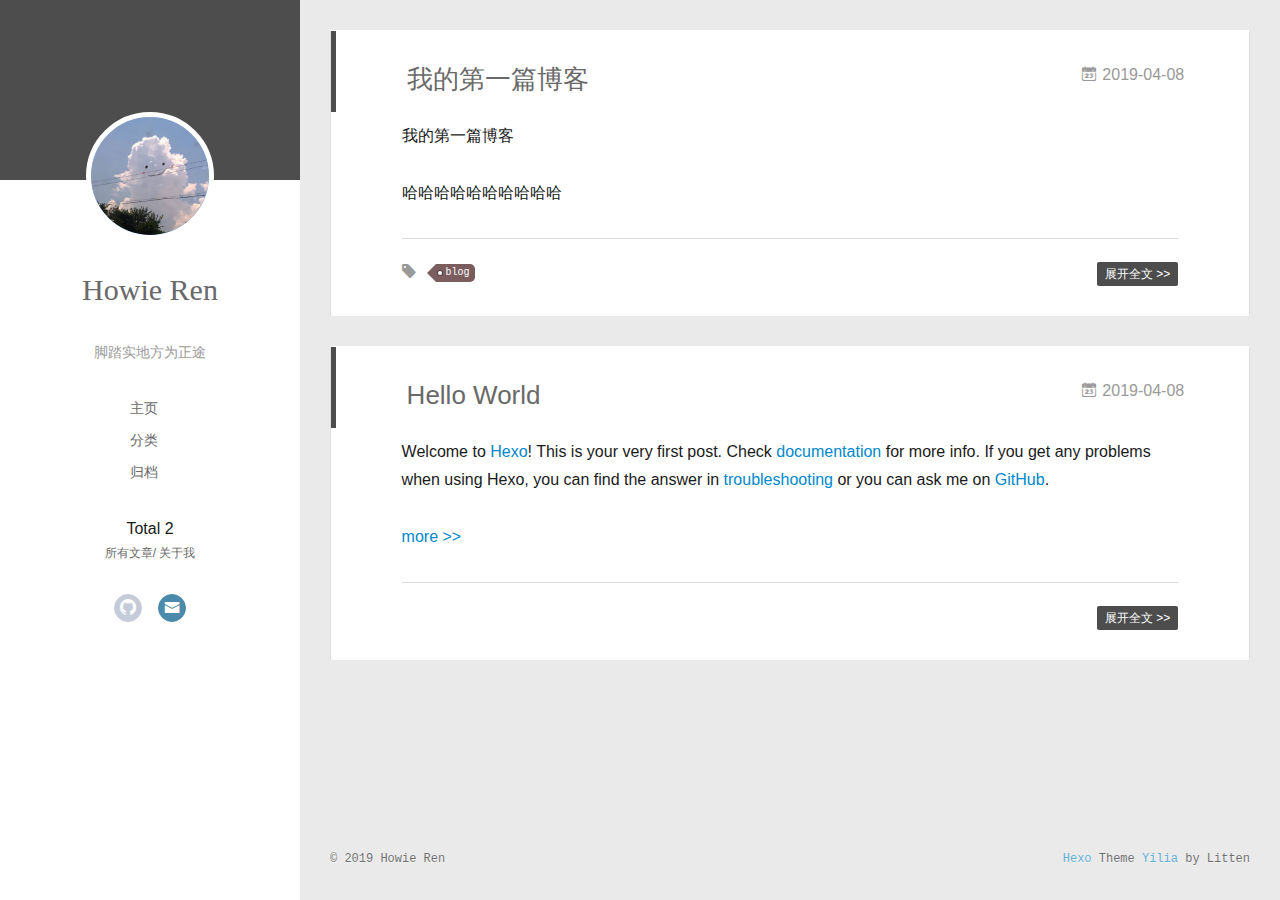
==== commit 2331c127: "Site updated: 2019-04-09 09:47:48" ====
--- a/index.html
+++ b/index.html
@@ -71,10 +71,6 @@
 				
 	        
 				
-				<a q-on="click: openSlider(e, 'Tags')" href="javascript:void(0)">标签</a>
-				
-	        
-				
 				<a q-on="click: openSlider(e, 'aboutme')" href="javascript:void(0)">关于我</a>
 				
 	        
@@ -84,7 +80,7 @@
 				
 					<a class="github" target="_blank" href="https://github.com/luckyren00" title="github"><i class="icon-github"></i></a>
 		        
-					<a class="weixin" target="_blank" href="#" title="weixin"><i class="icon-weixin"></i></a>
+					<a class="mail" target="_blank" href="mailto:lucky_ren00@163.com" title="mail"><i class="icon-mail"></i></a>
 		        
 			</div>
 		</nav>
@@ -125,7 +121,7 @@
 					
 						<a class="github" target="_blank" href="https://github.com/luckyren00" title="github"><i class="icon-github"></i></a>
 			        
-						<a class="weixin" target="_blank" href="#" title="weixin"><i class="icon-weixin"></i></a>
+						<a class="mail" target="_blank" href="mailto:lucky_ren00@163.com" title="mail"><i class="icon-mail"></i></a>
 			        
 				</div>
 			</nav>
@@ -251,15 +247,9 @@
     <div class="article-entry" itemprop="articleBody">
       
         <p>Welcome to <a href="https://hexo.io/" target="_blank" rel="noopener">Hexo</a>! This is your very first post. Check <a href="https://hexo.io/docs/" target="_blank" rel="noopener">documentation</a> for more info. If you get any problems when using Hexo, you can find the answer in <a href="https://hexo.io/docs/troubleshooting.html" target="_blank" rel="noopener">troubleshooting</a> or you can ask me on <a href="https://github.com/hexojs/hexo/issues" target="_blank" rel="noopener">GitHub</a>.</p>
-<h2 id="Quick-Start"><a href="#Quick-Start" class="headerlink" title="Quick Start"></a>Quick Start</h2><h3 id="Create-a-new-post"><a href="#Create-a-new-post" class="headerlink" title="Create a new post"></a>Create a new post</h3><figure class="highlight bash"><table><tr><td class="gutter"><pre><span class="line">1</span><br></pre></td><td class="code"><pre><span class="line">$ hexo new <span class="string">"My New Post"</span></span><br></pre></td></tr></table></figure>
-<p>More info: <a href="https://hexo.io/docs/writing.html" target="_blank" rel="noopener">Writing</a></p>
-<h3 id="Run-server"><a href="#Run-server" class="headerlink" title="Run server"></a>Run server</h3><figure class="highlight bash"><table><tr><td class="gutter"><pre><span class="line">1</span><br></pre></td><td class="code"><pre><span class="line">$ hexo server</span><br></pre></td></tr></table></figure>
-<p>More info: <a href="https://hexo.io/docs/server.html" target="_blank" rel="noopener">Server</a></p>
-<h3 id="Generate-static-files"><a href="#Generate-static-files" class="headerlink" title="Generate static files"></a>Generate static files</h3><figure class="highlight bash"><table><tr><td class="gutter"><pre><span class="line">1</span><br></pre></td><td class="code"><pre><span class="line">$ hexo generate</span><br></pre></td></tr></table></figure>
-<p>More info: <a href="https://hexo.io/docs/generating.html" target="_blank" rel="noopener">Generating</a></p>
-<h3 id="Deploy-to-remote-sites"><a href="#Deploy-to-remote-sites" class="headerlink" title="Deploy to remote sites"></a>Deploy to remote sites</h3><figure class="highlight bash"><table><tr><td class="gutter"><pre><span class="line">1</span><br></pre></td><td class="code"><pre><span class="line">$ hexo deploy</span><br></pre></td></tr></table></figure>
-<p>More info: <a href="https://hexo.io/docs/deployment.html" target="_blank" rel="noopener">Deployment</a></p>
-
+        
+          <a class="article-more-a" href="/2019/04/08/hello-world/#more">more >></a>
+        
       
 
       
@@ -379,25 +369,17 @@
       
       
     
-      
-      
-      
-    
     
 
     <ul style="width: 70%">
     
     
       
-      <li style="width: 33.333333333333336%" q-on="click: openSlider(e, 'innerArchive')"><a href="javascript:void(0)" q-class="active:innerArchive">所有文章</a></li>
-      
-        
-      
-      <li style="width: 33.333333333333336%" q-on="click: openSlider(e, 'Tags')"><a href="javascript:void(0)" q-class="active:Tags">标签</a></li>
-      
-        
-      
-      <li style="width: 33.333333333333336%" q-on="click: openSlider(e, 'aboutme')"><a href="javascript:void(0)" q-class="active:aboutme">关于我</a></li>
+      <li style="width: 50%" q-on="click: openSlider(e, 'innerArchive')"><a href="javascript:void(0)" q-class="active:innerArchive">所有文章</a></li>
+      
+        
+      
+      <li style="width: 50%" q-on="click: openSlider(e, 'aboutme')"><a href="javascript:void(0)" q-class="active:aboutme">关于我</a></li>
       
         
     </ul>
--- a/main.0cf68a.css
+++ b/main.0cf68a.css
@@ -1 +1 @@
-.clearfix:after,.clearfix:before{content:"";display:table}.clearfix:after{clear:both}.left-col.show{box-shadow:0 0 6px 0 rgba(0,0,0,.75)}.mid-col,.mid-col.show .article,.tools-col,.tools-col .tools-section .search-tag.tagcloud .article-tag-list,.tools-col .tools-section .search-ul .search-tag span:hover,.tools-col .tools-section .search-ul .search-time span:hover,.tools-col .tools-section .search-ul .search-title:hover,.tools-col .tools-section .search-wrap .icon{transition:all .2s ease-in;-ms-transition:all .2s ease-in}@-webkit-keyframes leftIn{0%,60%,75%,90%,to{-webkit-animation-timing-function:cubic-bezier(.215,.61,.355,1);animation-timing-function:cubic-bezier(.215,.61,.355,1)}0%{-webkit-transform:translateZ(0);transform:translateZ(0)}60%{-webkit-transform:translate3d(358px,0,0);transform:translate3d(358px,0,0)}75%{-webkit-transform:translate3d(323px,0,0);transform:translate3d(323px,0,0)}90%{-webkit-transform:translate3d(338px,0,0);transform:translate3d(338px,0,0)}to{-webkit-transform:translate3d(333px,0,0);transform:translate3d(333px,0,0)}}@keyframes leftIn{0%,60%,75%,90%,to{-webkit-animation-timing-function:cubic-bezier(.215,.61,.355,1);animation-timing-function:cubic-bezier(.215,.61,.355,1)}0%{-webkit-transform:translateZ(0);transform:translateZ(0)}60%{-webkit-transform:translate3d(358px,0,0);transform:translate3d(358px,0,0)}75%{-webkit-transform:translate3d(323px,0,0);transform:translate3d(323px,0,0)}90%{-webkit-transform:translate3d(338px,0,0);transform:translate3d(338px,0,0)}to{-webkit-transform:translate3d(333px,0,0);transform:translate3d(333px,0,0)}}.mid-col.show{-webkit-animation-duration:.8s;animation-duration:.8s;-webkit-animation-fill-mode:both;animation-fill-mode:both;-webkit-animation-name:leftIn;animation-name:leftIn}@-webkit-keyframes leftOut{0%,60%,75%,90%,to{-webkit-animation-timing-function:cubic-bezier(.215,.61,.355,1);animation-timing-function:cubic-bezier(.215,.61,.355,1)}0%{-webkit-transform:translate3d(333px,0,0);transform:translate3d(333px,0,0)}60%{-webkit-transform:translate3d(-25px,0,0);transform:translate3d(-25px,0,0)}75%{-webkit-transform:translate3d(10px,0,0);transform:translate3d(10px,0,0)}90%{-webkit-transform:translate3d(-5px,0,0);transform:translate3d(-5px,0,0)}to{-webkit-transform:translateZ(0);transform:translateZ(0)}}@keyframes leftOut{0%,60%,75%,90%,to{-webkit-animation-timing-function:cubic-bezier(.215,.61,.355,1);animation-timing-function:cubic-bezier(.215,.61,.355,1)}0%{-webkit-transform:translate3d(333px,0,0);transform:translate3d(333px,0,0)}60%{-webkit-transform:translate3d(-25px,0,0);transform:translate3d(-25px,0,0)}75%{-webkit-transform:translate3d(10px,0,0);transform:translate3d(10px,0,0)}90%{-webkit-transform:translate3d(-5px,0,0);transform:translate3d(-5px,0,0)}to{-webkit-transform:translateZ(0);transform:translateZ(0)}}.mid-col.hide{-webkit-animation-duration:.8s;animation-duration:.8s;-webkit-animation-name:leftOut;animation-name:leftOut}@-webkit-keyframes smallLeftIn{0%,60%,75%,90%,to{-webkit-animation-timing-function:cubic-bezier(.215,.61,.355,1);animation-timing-function:cubic-bezier(.215,.61,.355,1)}0%{-webkit-transform:translateZ(0);transform:translateZ(0)}60%{-webkit-transform:translate3d(325px,0,0);transform:translate3d(325px,0,0)}75%{-webkit-transform:translate3d(290px,0,0);transform:translate3d(290px,0,0)}90%{-webkit-transform:translate3d(305px,0,0);transform:translate3d(305px,0,0)}to{-webkit-transform:translate3d(300px,0,0);transform:translate3d(300px,0,0)}}@keyframes smallLeftIn{0%,60%,75%,90%,to{-webkit-animation-timing-function:cubic-bezier(.215,.61,.355,1);animation-timing-function:cubic-bezier(.215,.61,.355,1)}0%{-webkit-transform:translateZ(0);transform:translateZ(0)}60%{-webkit-transform:translate3d(325px,0,0);transform:translate3d(325px,0,0)}75%{-webkit-transform:translate3d(290px,0,0);transform:translate3d(290px,0,0)}90%{-webkit-transform:translate3d(305px,0,0);transform:translate3d(305px,0,0)}to{-webkit-transform:translate3d(300px,0,0);transform:translate3d(300px,0,0)}}.tools-col.show{-webkit-animation-duration:.8s;animation-duration:.8s;-webkit-animation-fill-mode:both;animation-fill-mode:both;-webkit-animation-name:smallLeftIn;animation-name:smallLeftIn}@-webkit-keyframes smallleftOut{0%,60%,75%,90%,to{-webkit-animation-timing-function:cubic-bezier(.215,.61,.355,1);animation-timing-function:cubic-bezier(.215,.61,.355,1)}0%{-webkit-transform:translate3d(333px,0,0);transform:translate3d(333px,0,0)}60%{-webkit-transform:translate3d(-25px,0,0);transform:translate3d(-25px,0,0)}75%{-webkit-transform:translate3d(10px,0,0);transform:translate3d(10px,0,0)}90%{-webkit-transform:translate3d(-5px,0,0);transform:translate3d(-5px,0,0)}to{-webkit-transform:translateZ(0);transform:translateZ(0)}}@keyframes smallleftOut{0%,60%,75%,90%,to{-webkit-animation-timing-function:cubic-bezier(.215,.61,.355,1);animation-timing-function:cubic-bezier(.215,.61,.355,1)}0%{-webkit-transform:translate3d(333px,0,0);transform:translate3d(333px,0,0)}60%{-webkit-transform:translate3d(-25px,0,0);transform:translate3d(-25px,0,0)}75%{-webkit-transform:translate3d(10px,0,0);transform:translate3d(10px,0,0)}90%{-webkit-transform:translate3d(-5px,0,0);transform:translate3d(-5px,0,0)}to{-webkit-transform:translateZ(0);transform:translateZ(0)}}.tools-col.hide{-webkit-animation-duration:.8s;animation-duration:.8s;-webkit-animation-fill-mode:both;animation-fill-mode:both;-webkit-animation-name:smallleftOut;animation-name:smallleftOut}html{-ms-text-size-adjust:100%;-webkit-text-size-adjust:100%;-webkit-tap-highlight-color:transparent;height:100%}body{margin:0;font-size:14px;font-family:Helvetica Neue,Helvetica,STHeiTi,Arial,sans-serif;line-height:1.5;color:#333;background-color:#fff;min-height:100%}article,aside,details,figcaption,figure,footer,header,hgroup,main,menu,nav,section,summary{display:block}audio,canvas,progress,video{display:inline-block}audio:not([controls]){display:none;height:0}progress{vertical-align:baseline}[hidden],template{display:none}a{background:transparent;text-decoration:none;color:#08c}a:active{outline:0}abbr[title]{border-bottom:1px dotted}b,strong{font-weight:700}dfn{font-style:italic}mark{background:#ff0;color:#000}small{font-size:80%}sub,sup{font-size:75%;line-height:0;position:relative;vertical-align:baseline}sup{top:-.5em}sub{bottom:-.25em}img{border:0;vertical-align:middle;max-width:100%}svg:not(:root){overflow:hidden}pre{overflow:auto;white-space:pre;white-space:pre-wrap;word-wrap:break-word}code,kbd,pre,samp{font-family:monospace,monospace;font-size:1em}button,input,optgroup,select,textarea{color:inherit;font:inherit;margin:0;vertical-align:middle}button,input,select{overflow:visible}button,select{text-transform:none}button,html input[type=button],input[type=reset],input[type=submit]{-webkit-appearance:button;cursor:pointer}[disabled]{cursor:default}button::-moz-focus-inner,input::-moz-focus-inner{border:0;padding:0}input{line-height:normal}input[type=checkbox],input[type=radio]{box-sizing:border-box;padding:0}input[type=number]::-webkit-inner-spin-button,input[type=number]::-webkit-outer-spin-button{height:auto}input[type=search]{-webkit-appearance:textfield;box-sizing:border-box}input[type=search]::-webkit-search-cancel-button,input[type=search]::-webkit-search-decoration{-webkit-appearance:none}fieldset{border:1px solid silver;margin:0 2px;padding:.35em .625em .75em}legend{border:0;padding:0}textarea{overflow:auto;resize:vertical;vertical-align:top}optgroup{font-weight:700}button,input,select,textarea{outline:0}input,textarea{-webkit-user-modify:read-write-plaintext-only}input::-ms-clear,input::-ms-reveal{display:none}input::-moz-placeholder,textarea::-moz-placeholder{color:#999}input:-ms-input-placeholder,textarea:-ms-input-placeholder{color:#999}input::-webkit-input-placeholder,textarea::-webkit-input-placeholder{color:#999}.placeholder{color:#999}table{border-collapse:collapse;border-spacing:0}td,th{padding:0}blockquote,figure,form,h1,h2,h3,h4,h5,h6,p{margin:0}dd,dl,li,ol,ul{margin:0;padding:0}ol,ul{list-style:none outside none}h1,h2,h3{line-height:2;font-weight:400}h1{font-size:18px}h2{font-size:16px}h3{font-size:14px}i{font-style:normal}*{box-sizing:border-box}@font-face{font-family:iconfont;src:url(./fonts/iconfont.b322fa.eot);src:url(./fonts/iconfont.b322fa.eot#iefix) format("embedded-opentype"),url(./fonts/iconfont.8c627f.woff) format("woff"),url(./fonts/iconfont.16acc2.ttf) format("truetype"),url(./fonts/iconfont.45d7ee.svg#iconfont) format("svg")}[class*=" icon-"],[class^=icon-]{font-family:iconfont!important;speak:none;font-size:16px;font-style:normal;font-weight:400;font-variant:normal;text-transform:none;line-height:1;-webkit-font-smoothing:antialiased;-moz-osx-font-smoothing:grayscale}.icon-twitter:before{content:"\E600"}.icon-facebook:before{content:"\E601"}.icon-clock:before{content:"\E602"}.icon-mail:before{content:"\E609"}.icon-link:before{content:"\E6AB"}.icon-search:before{content:"\E65B"}.icon-smile:before{content:"\E64A"}.icon-roundrightfill:before{content:"\E65A"}.icon-list:before{content:"\E682"}.icon-book:before{content:"\E6FE"}.icon-home:before{content:"\E6BB"}.icon-share:before{content:"\E618"}.icon-back:before{content:"\E625"}.icon-qq:before{content:"\E62D"}.icon-weibo:before{content:"\E619"}.icon-segmentfault:before{content:"\E603"}.icon-sort:before{content:"\E700"}.icon-jianshu:before{content:"\E613"}.icon-circle-left:before{content:"\E71F"}.icon-circle-right:before{content:"\E720"}.icon-loading:before{content:"\E614"}.icon-acfun:before{content:"\E604"}.icon-close:before{content:"\E60C"}.icon-tumblr:before{content:"\E6B0"}.icon-calendar:before{content:"\E667"}.icon-rss:before{content:"\E877"}.icon-price-tags:before{content:"\E6F9"}.icon-quo-left:before{content:"\E7F5"}.icon-quo-right:before{content:"\E7F6"}.icon-back1:before{content:"\E64E"}.icon-github:before{content:"\E735"}.icon-film:before{content:"\E7B7"}.icon-weixin:before{content:"\E61F"}.icon-qzone:before{content:"\E680"}.icon-category:before{content:"\E605"}.icon-douban:before{content:"\E64C"}.icon-roundleftfill:before{content:"\E799"}.icon-tuding:before{content:"\E651"}.icon-zhihu:before{content:"\E61B"}.icon-linkedin:before{content:"\E6D4"}.icon-google:before{content:"\E635"}.icon-plane:before{content:"\E62F"}.icon-bilibili:before{content:"\E622"}.icon-psn:before{content:"\E6C7"}body,button,input,select,textarea{color:#1a1a1a;font-family:lucida grande,lucida sans unicode,lucida,helvetica,Hiragino Sans GB,Microsoft YaHei,WenQuanYi Micro Hei,sans-serif;font-size:16px;font-size:1rem;line-height:1.75}body{overflow-y:hidden;background:#eaeaea}#container,body,html{height:100%;overflow-x:hidden;overflow-y:auto}#mobile-nav{display:none}#container{position:relative;min-height:100%}#container .anm-canvas{display:none}#container.show .anm-canvas{display:block;position:fixed}.body-wrap{margin-bottom:80px}.mid-col{position:absolute;right:0;min-height:100%;background:#eaeaea;left:300px;width:auto}.mid-col.show{background:none;opacity:.9}.mid-col.show .article{background:hsla(0,0%,100%,.3)}.left-col{background:#fff;width:300px;position:fixed;opacity:1;transition:all .2s ease-in;height:100%;z-index:999}.left-col .overlay{width:100%;height:180px;position:absolute}.left-col .intrude-less{width:76%;text-align:center;margin:112px auto 0}.left-col #header{width:100%;height:300px;position:relative;border-bottom:1px solid color-border}.left-col #header a{color:#696969}.left-col #header a:hover{color:#b0a0aa}.left-col #header .header-subtitle{text-align:center;color:#999;font-size:14px;line-height:25px;overflow:hidden;text-overflow:ellipsis;display:-webkit-box;-webkit-line-clamp:2;-webkit-box-orient:vertical}.left-col #header .header-menu{font-weight:300;line-height:31px;text-transform:uppercase;float:none;min-height:150px;margin-left:-12px;text-align:center;display:-webkit-box;-webkit-box-orient:horizontal;-webkit-box-pack:center;-webkit-box-align:center}.left-col #header .header-menu li{cursor:default}.left-col #header .header-menu li a{font-size:14px;min-width:300px}.left-col #header .header-smart-menu{font-size:12px;margin-bottom:20px}.left-col #header .header-smart-menu a:after{content:"/"}.left-col #header .header-smart-menu a:last-child:after{content:""}.left-col #header .profilepic{display:block;border:5px solid #fff;border-radius:300px;width:128px;height:128px;margin:0 auto;position:relative;overflow:hidden;background:#88acdb;-webkit-transition:all .2s ease-in;display:-webkit-box;-webkit-box-orient:horizontal;-webkit-box-pack:center;-webkit-box-align:center;text-align:center}.left-col #header .profilepic img{border-radius:300px;opacity:1;-webkit-transition:all .2s ease-in}.left-col #header .profilepic img.show{width:100%;height:100%;opacity:1}.left-col #header .header-author{text-align:center;margin:.67em 0;font-family:Roboto,serif;font-size:30px;transition:.3s}::-webkit-scrollbar{width:10px;height:10px}::-webkit-scrollbar-button{width:0;height:0}::-webkit-scrollbar-button:end:decrement,::-webkit-scrollbar-button:start:increment{display:none}::-webkit-scrollbar-corner{display:block}::-webkit-scrollbar-thumb{border-radius:8px;background-color:rgba(0,0,0,.2)}::-webkit-scrollbar-thumb:hover{border-radius:8px;background-color:rgba(0,0,0,.5)}::-webkit-scrollbar-thumb,::-webkit-scrollbar-track{border-right:1px solid transparent;border-left:1px solid transparent}::-webkit-scrollbar-track:hover{background-color:rgba(0,0,0,.15)}::-webkit-scrollbar-button:start{width:10px;height:10px;background:url(./img/scrollbar_arrow.png) no-repeat 0 0}::-webkit-scrollbar-button:start:hover{background:url(./img/scrollbar_arrow.png) no-repeat -15px 0}::-webkit-scrollbar-button:start:active{background:url(./img/scrollbar_arrow.png) no-repeat -30px 0}::-webkit-scrollbar-button:end{width:10px;height:10px;background:url(./img/scrollbar_arrow.png) no-repeat 0 -18px}::-webkit-scrollbar-button:end:hover{background:url(./img/scrollbar_arrow.png) no-repeat -15px -18px}::-webkit-scrollbar-button:end:active{background:url(./img/scrollbar_arrow.png) no-repeat -30px -18px}.article-entry .highlight,.article-entry pre{background:#272822;margin:10px 0;padding:10px;overflow:auto;color:#fff;font-size:.9em;line-height:22.400000000000002px}.article-entry .gist .gist-file .gist-data .line-numbers,.article-entry .highlight .gutter pre,.article-entry .highlight .gutter pre .line{color:#666}.article-entry code,.article-entry pre{font-family:Source Code Pro,Consolas,Monaco,Menlo,monospace}.article-entry code{background:#eee;padding:0 .3em;border:none}.article-entry pre code{background:none;text-shadow:none;padding:0;color:#fff}.article-entry .highlight{border-radius:4px}.article-entry .highlight pre{border:none;margin:0;padding:0}.article-entry .highlight table{margin:0;width:auto}.article-entry .highlight td{border:none;padding:0}.article-entry .highlight figcaption{color:highlight-comment;line-height:1em;margin-bottom:1em}.article-entry .highlight figcaption:after,.article-entry .highlight figcaption:before{content:"";display:table}.article-entry .highlight figcaption:after{clear:both}.article-entry .highlight figcaption a{float:right}.article-entry .highlight .gutter pre{text-align:right;padding-right:20px}.article-entry .highlight .gutter pre .line{text-shadow:none}.article-entry .highlight .line{color:#fff;min-height:19px}.article-entry .gist{margin:0 -20px;border-style:solid;border-color:#ddd;border-width:1px 0;background:#272822;padding:15px 20px 15px 0}.article-entry .gist .gist-file{border:none;font-family:Source Code Pro,Consolas,Monaco,Menlo,monospace;margin:0}.article-entry .gist .gist-file .gist-data{background:none;border:none}.article-entry .gist .gist-file .gist-data .line-numbers{background:none;border:none;padding:0 20px 0 0}.article-entry .gist .gist-file .gist-data .line-data{padding:0!important}.article-entry .gist .gist-file .highlight{margin:0;padding:0;border:none}.article-entry .gist .gist-file .gist-meta{background:#272822;color:highlight-comment;font:.85em Helvetica Neue,Helvetica,Arial,sans-serif;text-shadow:0 0;padding:0;margin-top:1em;margin-left:20px}.article-entry .gist .gist-file .gist-meta a{color:#258fb8;font-weight:400}.article-entry .gist .gist-file .gist-meta a:hover{text-decoration:underline}pre .comment{color:#75715e}pre .class .params,pre .function .keyword,pre .keyword{color:#66d9ef}pre .css .value,pre .doctype,pre .function,pre .params,pre .tag{color:#fff}pre .at_rule,pre .at_rule .keyword,pre .css~* .tag,pre .preprocessor,pre .preprocessor .keyword,pre .title{color:#f92672}pre .attribute,pre .built_in,pre .class,pre .css~* .class,pre .function .title{color:#a6e22e}pre .string,pre .value{color:#e6db74}pre .number{color:#7163d7}pre .css~* .id,pre .id{color:#fd971f}#header .tagcloud a{color:#fff}.tagcloud a{display:inline-block;text-decoration:none;font-weight:400;font-size:10px;color:#fff;height:18px;line-height:18px;float:left;padding:0 5px 0 10px;position:relative;border-radius:0 5px 5px 0;margin:5px 9px 5px 8px;font-family:Menlo,Monaco,Andale Mono,lucida console,Courier New,monospace}.tagcloud a:hover{opacity:.8}.tagcloud a:before{content:" ";width:0;height:0;position:absolute;top:0;left:-18px;border:9px solid transparent}.tagcloud a:after{content:" ";width:4px;height:4px;background-color:#fff;border-radius:4px;box-shadow:0 0 0 1px rgba(0,0,0,.3);position:absolute;top:7px;left:2px}.tagcloud a.color1{background:#ff945c}.tagcloud a.color1:before{border-right-color:#ff945c}.tagcloud a.color2{background:#cc8167}.tagcloud a.color2:before{border-right-color:#cc8167}.tagcloud a.color3{background:#ba8f6c}.tagcloud a.color3:before{border-right-color:#ba8f6c}.tagcloud a.color4{background:#94635c}.tagcloud a.color4:before{border-right-color:#94635c}.tagcloud a.color5{background:#7b5d5f}.tagcloud a.color5:before{border-right-color:#7b5d5f}.article-tag-list .article-tag-list-item{float:left}.article-pop-out .icon-tuding{color:#999;float:left;margin-right:10px;margin-top:6px}.article-category,.article-category .article-tag-list,.article-tag,.article-tag .article-tag-list{float:left}.article-category .icon,.article-tag .icon{color:#999;float:left;margin-right:10px;margin-top:6px}.article-pop-out{float:left}.archive-article-date{color:#999;margin-right:7.6923%;float:right}.archive-article-date .icon{margin:5px 5px 5px 0}.glass{background-color:rgba(54,70,93,.9);z-index:998;transition:opacity .15s;width:100%;height:100%;display:none}.glass,.tagcloud-ctn{left:0;opacity:1;bottom:0;position:fixed;right:0;top:0}.tagcloud-ctn{z-index:90120;background-size:100% 100%}.tagcloud-ctn .tagcloud-global{position:fixed;top:50%;left:50%;margin-top:-115px;margin-left:-315px;width:630px}.tagcloud-ctn .tagcloud-global a{width:80px;height:80px;border-radius:50%;background:#f2992e;color:#fff;display:block;float:left;line-height:80px;text-align:center}.tagcloud-ctn .tagcloud-global .tab-post-types .tab-post-type:first-child .post-type-icon{background:#f2992e}.tagcloud-ctn .tagcloud-global .tab-post-types .tab-post-type:nth-child(2) .post-type-icon{background:#56bc8a}.tagcloud-ctn .tagcloud-global .tab-post-types .tab-post-type:nth-child(3) .post-type-icon{background:#4aa8d8}.tagcloud-ctn .tagcloud-global .tab-post-types .tab-post-type:nth-child(4) .post-type-icon{background:#a77dc2}.tagcloud-ctn .tagcloud-global .tab-post-types .tab-post-type:nth-child(5) .post-type-icon{background:#dd765d}#header .header-nav{width:100%;position:absolute;transition:-webkit-transform .3s ease-in;transition:transform .3s ease-in;transition:transform .3s ease-in,-webkit-transform .3s ease-in}#header .header-nav .social{margin-top:10px;text-align:center;display:-webkit-box;display:-ms-flexbox;display:flex;-ms-flex-wrap:wrap;flex-wrap:wrap;-webkit-box-pack:center;-ms-flex-pack:center;justify-content:center}#header .header-nav .social a{border-radius:50%;display:-moz-inline-stack;display:inline-block;vertical-align:middle;*vertical-align:auto;zoom:1;*display:inline;margin:0 8px 15px;transition:.3s;text-align:center;color:#fff;opacity:.7;width:28px;height:28px;line-height:26px}#header .header-nav .social a:hover{opacity:1}#header .header-nav .social a.weibo{background:#aaf;border:1px solid #aaf}#header .header-nav .social a.weibo:hover{border:1px solid #aaf}#header .header-nav .social a.segmentfault{background:#009a61;border:1px solid #009a61}#header .header-nav .social a.segmentfault:hover{border:1px solid #009a61}#header .header-nav .social a.rss{background:#ef7522;border:1px solid #ef7522}#header .header-nav .social a.rss:hover{border:1px solid #cf5d0f}#header .header-nav .social a.github{background:#afb6ca;border:1px solid #afb6ca}#header .header-nav .social a.github:hover{border:1px solid #909ab6}#header .header-nav .social a.facebook{background:#3b5998;border:1px solid #3b5998}#header .header-nav .social a.facebook:hover{border:1px solid #2d4373}#header .header-nav .social a.google{background:#c83d20;border:1px solid #c83d20}#header .header-nav .social a.google:hover{border:1px solid #9c3019}#header .header-nav .social a.twitter{background:#55cff8;border:1px solid #55cff8}#header .header-nav .social a.twitter:hover{border:1px solid #24c1f6}#header .header-nav .social a.linkedin{background:#005a87;border:1px solid #005a87}#header .header-nav .social a.linkedin:hover{border:1px solid #006b98}#header .header-nav .social a.acfun{background:#fd4c5d;border:1px solid #fd4c5d}#header .header-nav .social a.acfun:hover{border:1px solid #fd4c5d}#header .header-nav .social a.bilibili{background:#e15280;border:1px solid #e15280}#header .header-nav .social a.bilibili:hover{border:1px solid #e15280}#header .header-nav .social a.zhihu{background:#0078d8;border:1px solid #0078d8}#header .header-nav .social a.zhihu:hover{border:1px solid #0078d8}#header .header-nav .social a.douban{background:#06c611;border:1px solid #06c611}#header .header-nav .social a.douban:hover{border:1px solid #06c611}#header .header-nav .social a.mail{background:#005a87;border:1px solid #005a87}#header .header-nav .social a.mail:hover{border:1px solid #006b98}#header .header-nav .social a.jianshu{background:#ff5722;border:1px solid #ff5722}#header .header-nav .social a.jianshu:hover{border:1px solid #ff5722}#header .header-nav .social a.weixin{background:#4caf50;border:1px solid #4caf50}#header .header-nav .social a.weixin:hover{border:1px solid #4caf50}#header .header-nav .social a.qq{background:#34baad;border:1px solid #34baad}#header .header-nav .social a.qq:hover{border:1px solid #34baad}#header .header-nav .social a.psn{background:#086ef6;border:1px solid #086ef6}#header .header-nav .social a.psn:hover{border:1px solid #086ef6}#page-nav{text-align:center;margin-top:30px}#page-nav .page-number{width:20px;height:25px;background:#4d4d4d;display:inline-block;color:#fff;line-height:25px;font-size:12px;margin:0 5px 30px;border-radius:2px}#page-nav .page-number:hover{background:#5e5e5e}#page-nav .current{background:#88acdb;cursor:default}#page-nav .current:hover{background:#88acdb}#page-nav .extend{color:#4d4d4d;margin:0 27px;opacity:1}#page-nav .extend:hover{color:#5e5e5e}#page-nav:hover .extend{opacity:1}.archives-wrap{position:relative;margin:0 30px;padding-right:60px;border-bottom:1px solid #eee;background:#fff}.archives-wrap:first-child{margin-top:30px}.archives-wrap:last-child{margin-bottom:80px}.archives-wrap .archive-year-wrap{line-height:35px;width:200px;position:absolute;padding-top:15px;font-size:1.8em;z-index:1}.archives-wrap .archive-year-wrap a{color:#666;font-weight:700;padding-left:48px}.archives{position:relative}.archives .article-info{border:none}.archives .archive-article{margin-left:200px;padding:20px 0;border-bottom:1px solid #eee;border-top:1px solid #fff;position:relative}.archives .archive-article:first-child{border-top:none}.archives .archive-article:last-child{border-bottom:none}.archives .archive-article-title{font-size:16px;color:#333;transition:color .3s}.archives .archive-article-title:hover{color:#657b83}.archives .archive-article-title span{display:block;color:#a8a8a8;font-size:12px;line-height:14px;height:7px;padding-left:2px}.archives .archive-article-title span:before{display:inline-block;content:"\201C";font-family:serif;font-size:30px;float:left;margin:4px 4px 0 -12px;color:#c8c8c8}.archive-article-inner .icon-clock{margin-right:5px}.archive-article-inner .archive-article-header{position:relative;min-height:36px}.archive-article-inner .article-meta{position:relative;float:right;margin-top:-10px;color:#555;background:none;text-align:right;width:auto}.archive-article-inner .article-meta .article-date time{color:#aaa}.archive-article-inner .article-meta .archive-article-date,.archive-article-inner .article-meta .article-tag-list{margin-right:30px;display:-moz-inline-stack;display:inline-block;vertical-align:middle;zoom:1;color:#666;font-size:14px}.archive-article-inner .article-meta .archive-article-date{cursor:default;font-size:12px;margin-bottom:5px;margin-top:-10px;margin-right:0}.archive-article-inner .article-meta .article-category:before{float:left;margin-top:1px;left:15px}.archive-article-inner .article-meta .article-category .article-category-link{width:auto;max-width:83px;padding-left:10px}.archive-article-inner .article-meta .article-tag-list{margin-top:0}.archive-article-inner .article-meta .article-tag-list:before{left:15px}.archive-article-inner .article-meta .article-tag-list .article-tag-list-item{display:inline-block;width:auto;max-width:83px;padding-left:8px;font-size:12px}.tools-col{width:300px;height:100%;position:fixed;left:0;top:0;z-index:0;padding:0;opacity:0;-webkit-overflow-scrolling:touch;overflow-scrolling:touch}.tools-col.show{opacity:1}.tools-col.hide{z-index:0}.tools-col .tools-nav{display:none}.tools-col .tools-section,.tools-col .tools-wrap{height:100%;color:#e5e5e5;width:360px;overflow:hidden;overflow-y:auto}.tools-col .tools-section ::-webkit-scrollbar,.tools-col .tools-wrap ::-webkit-scrollbar{display:none}.tools-col .tools-section .search-wrap{width:310px;margin:20px 20px 10px;position:relative}.tools-col .tools-section .search-wrap .search-ipt{width:310px;color:#fff;background:none;border:none;border-bottom:2px solid #fff;font-family:Roboto,serif}.tools-col .tools-section .search-wrap .icon{position:absolute;right:0;top:7px;color:#fff;cursor:pointer}.tools-col .tools-section .search-wrap .icon:hover{-webkit-transform:scale(1.2);transform:scale(1.2)}.tools-col .tools-section .search-wrap ::-webkit-input-placeholder{color:#ededed}.tools-col .tools-section .search-tag.tagcloud{text-align:center;position:relative}.tools-col .tools-section .search-tag.tagcloud .search-tag-wording{font-size:12px;float:right;margin:4px 75px 0 0}.tools-col .tools-section .search-tag.tagcloud .search-switch{width:40px;height:25px;display:block}.tools-col .tools-section .search-tag.tagcloud .search-switch input{width:40px;height:14px;position:absolute;top:0;right:30px;z-index:2;border:0;background:0 0;-webkit-appearance:none;outline:0}.tools-col .tools-section .search-tag.tagcloud .search-switch input:before{content:"";width:40px;height:14px;border:1px solid #bdcabc;background-color:#fdfdfd;border-radius:20px;cursor:pointer;display:inline-block;position:relative;vertical-align:middle;box-sizing:content-box;box-shadow:inset 0 0 0 0 #dfdfdf;transition:border .4s,box-shadow .4s;background-clip:content-box}.tools-col .tools-section .search-tag.tagcloud .search-switch input:checked:before{border-color:#64bd63;box-shadow:inset 0 0 0 .16rem #64bd63;background-color:#64bd63;transition:border .4s,box-shadow .4s,background-color 1.2s}.tools-col .tools-section .search-tag.tagcloud .search-switch input:checked:after{left:27px;background:#fff}.tools-col .tools-section .search-tag.tagcloud .search-switch input:after{content:"";width:14px;height:14px;position:absolute;top:16px;left:2px;-webkit-transform:translateY(-50%);border-radius:100%;background-color:#91c0f1;box-shadow:0 1px 1px rgba(0,0,0,.4);transition:left .2s;cursor:pointer}.tools-col .tools-section .search-tag.tagcloud .article-tag-list{display:none;margin:15px 10px 0;padding:10px;background:hsla(0,0%,100%,.2)}.tools-col .tools-section .search-tag.tagcloud .article-tag-list.show{display:block}.tools-col .tools-section .search-tag.tagcloud .a{float:none}.tools-col .tools-section .search-ul{margin-top:10px;color:rgba(77,77,77,.75);-webkit-overflow-scrolling:touch;overflow-scrolling:touch;overflow-y:auto}.tools-col .tools-section .search-ul .search-li{padding:10px 20px;border-bottom:1px dotted #dcdcdc}.tools-col .tools-section .search-ul .search-li:hover{background:hsla(0,0%,100%,.2)}.tools-col .tools-section .search-ul .search-title{overflow:hidden;white-space:nowrap;text-overflow:ellipsis;display:block;color:#fffff8;text-shadow:1px 1px rgba(77,77,77,.25)}.tools-col .tools-section .search-ul .search-title .icon{margin-right:10px;color:#fffdd8}.tools-col .tools-section .search-ul .search-title:hover{color:#fff}.tools-col .tools-section .search-ul .search-tag,.tools-col .tools-section .search-ul .search-time{font-size:12px;color:#fffdd8;margin-right:10px}.tools-col .tools-section .search-ul .search-tag .icon,.tools-col .tools-section .search-ul .search-time .icon{margin-right:0}.tools-col .tools-section .search-ul .search-tag span,.tools-col .tools-section .search-ul .search-time span{cursor:pointer}.tools-col .tools-section .search-ul .search-tag span:hover,.tools-col .tools-section .search-ul .search-time span:hover{color:#fff}.tools-col .tools-section .search-ul .search-time{float:left}.tools-col .tools-section .search-ul .search-tag span{margin-right:5px}.tools-col .tools-section-friends{padding-top:30px}.tools-col .aboutme-wrap{display:-webkit-box;display:-ms-flexbox;display:flex;-webkit-box-align:center;-ms-flex-align:center;align-items:center;-webkit-box-pack:center;-ms-flex-pack:center;justify-content:center;width:100%;height:100%;color:#fffdd8;text-shadow:1px 1px rgba(77,77,77,.45)}.body-wrap>article{position:relative}@-webkit-keyframes cd-bounce-1{0%{opacity:0;-webkit-transform:scale(1)}60%{opacity:1;-webkit-transform:scale(1.01)}to{-webkit-transform:scale(1)}}@keyframes cd-bounce-1{0%{opacity:0;-webkit-transform:scale(1);transform:scale(1)}60%{opacity:1;-webkit-transform:scale(1.01);transform:scale(1.01)}to{-webkit-transform:scale(1);transform:scale(1)}}.article{margin:30px;position:relative;border:1px solid #ddd;border-top:1px solid #fff;border-bottom:1px solid #fff;background:#fff;transition:all .2s ease-in}.article img{max-width:100%}.article-inner h1.article-title,.article-title{color:#696969;margin-left:0;font-weight:300;line-height:35px;margin-bottom:20px;font-size:26px;transition:color .3s}.article-header{border-left:5px solid #4d4d4d;padding:30px 0 15px 25px;padding-left:7.6923%}.article-meta{width:150px;font-size:14;text-align:right;position:absolute;right:0;top:23px;text-align:center;z-index:1}.article-meta time{color:#aaa}.article-meta time .icon-clock{margin-right:8px;font-size:16px}.article-more-link{margin-top:0;text-align:left;float:right}.article-more-link a{background:#4d4d4d;color:#fff;font-size:12px;padding:5px 8px;line-height:16px;border-radius:2px;transition:background .3s}.article-more-link a:hover{background:#3c3c3c}.article-more-link a.hidden{visibility:hidden}.article-info.info-on-right{margin:10px 0 0;float:right}.article-info-index.article-info{padding-top:20px;margin:30px 7.6923% 0;min-height:72px;border-top:1px solid #ddd}.article-info-post.article-info{padding:0;border:none;margin:-30px 0 20px 7.6923%}.article-inner p{margin:0 0 1.75em}.article-inner{border-color:#d1d1d1}.article-inner h1{font-size:28px;font-size:1.75rem;line-height:1.25;margin-top:2em;margin-bottom:1em}.article-inner h2{font-size:23px;font-size:1.4375rem;line-height:1.2173913043;margin-top:2.4347826087em;margin-bottom:1.2173913043em}.article-inner h3{font-size:19px;font-size:1.1875rem;line-height:1.1052631579;margin-top:2.9473684211em;margin-bottom:1.4736842105em}.article-inner h4,.article-inner h5,.article-inner h6{font-size:16px;font-size:1rem;line-height:1.3125;margin-top:3.5em;margin-bottom:1.75em}.article-inner h4{letter-spacing:.140625em;text-transform:uppercase}.article-inner h6{font-style:italic}.article-inner h1,.article-inner h2,.article-inner h3,.article-inner h4,.article-inner h5,.article-inner h6{font-weight:900}.article-inner h1:first-child,.article-inner h2:first-child,.article-inner h3:first-child,.article-inner h4:first-child,.article-inner h5:first-child,.article-inner h6:first-child{margin-top:0}.article-inner h1:first-child{margin-bottom:10px;display:inline}.article-entry{line-height:1.8em;padding-right:7.6923%;padding-left:7.6923%}.article-entry p{margin-top:10px}.article-entry li code,.article-entry p code{padding:1px 3px;margin:0 3px;background:#ddd;border:1px solid #ccc;font-family:Menlo,Monaco,Andale Mono,lucida console,Courier New,monospace;word-wrap:break-word;font-size:14px}.article-entry blockquote{background:#ddd;border-left:5px solid #ccc;padding:15px 20px;margin-top:10px;border-left:5px solid #657b83;background:#f6f6f6}.article-entry blockquote p{margin-top:0;margin-bottom:0}.article-entry em{font-style:italic}.article-entry ul li:before{content:"";width:6px;height:6px;border:1px solid #999;border-radius:10px;background:#aaa;display:inline-block;margin-right:10px;float:left;margin-top:10px}.article-entry ol{counter-reset:item}.article-entry ol li:before{counter-increment:item;content:counter(item) ".";margin-right:10px}.article-entry ol,.article-entry ul{font-size:14px;margin:10px 0}.article-entry li ol,.article-entry li ul{margin-left:30px}.article-entry li ol li:before,.article-entry li ul li:before{content:"";background:#dedede}.article-entry h1{margin-top:30px}.article-entry h2,.article-entry h3,.article-entry h4,.article-entry h5,.article-entry h6{margin-top:20px;font-weight:700;color:#574c4c;padding-bottom:5px;border-bottom:1px solid #ddd}.article-entry video{max-width:100%}.article-entry strong{font-weight:700}.article-entry .caption{display:block;font-size:.8em;color:#aaa}.article-entry hr{height:0;margin-top:20px;margin-bottom:20px;border-left:0;border-right:0;border-top:1px solid #ddd;border-bottom:1px solid #fff}.article-entry pre{line-height:1.5;margin-top:10px;padding:5px 15px;overflow-x:auto;color:#657b83;border:1px solid #ccc;text-shadow:0 1px #444;font-family:Menlo,Monaco,Andale Mono,lucida console,Courier New,monospace}.article-entry pre code{font-size:14px}.article-entry table{width:100%;border:1px solid #dedede;margin:15px 0;border-collapse:collapse}.article-entry table td,.article-entry table tr{height:35px}.article-entry table thead tr{background:#f8f8f8}.article-entry table tbody tr:hover{background:#efefef}.article-entry table td,.article-entry table th{border:1px solid #dedede;padding:0 10px}.article-entry figure table{border:none;width:auto;margin:0}.article-entry figure table tbody tr:hover{background:none}#article-nav{margin:0 0 20px;padding:0 32px 10px;min-height:30px}#article-nav .article-nav-link-wrap{font-size:14px}#article-nav .article-nav-link-wrap .article-nav-title{display:inline-block;font-size:16px;transition:color .3s}#article-nav .article-nav-link-wrap:hover .article-nav-title,#article-nav .article-nav-link-wrap:hover i{color:#4d4d4d}#article-nav #article-nav-older{float:right}#disqus_thread,#gitment-ctn,#SOHUCS,.cloud-tie-wrapper,.duoshuo{padding:0 30px!important;min-height:20px}#SOHUCS #SOHU_MAIN .module-cmt-list .block-cont-gw{border-bottom:1px dashed #c8c8c8!important}.share-wrap{min-height:20px}.share-btn{float:right;position:relative}.share-icons{display:-webkit-box;display:-ms-flexbox;display:flex;-webkit-box-pack:center;-ms-flex-pack:center;justify-content:center;-webkit-box-align:center;-ms-flex-align:center;align-items:center;-ms-flex-wrap:wrap;flex-wrap:wrap}.share-icons a{border:1px solid #fff;border-radius:50%;display:-moz-inline-stack;display:inline-block;vertical-align:middle;zoom:1;margin:10px;transition:.3s;text-align:center;color:#fff;opacity:.7;width:28px;height:28px;line-height:26px;text-shadow:1px 1px 1px #509eb7}.share-icons a:active{color:#fff}.share-icons a:hover{-webkit-transform:scale(1.2);transform:scale(1.2)}.share-icons a.share-outer{border:none;color:#fff;background:#4d4d4d;text-shadow:none}.page-modal{position:fixed;top:24%;left:50%;z-index:1001;padding:20px;text-align:center;color:#727272;background:#fff;border-radius:4px;box-shadow:0 2px 5px 0 rgba(0,0,0,.16),0 2px 10px 0 rgba(0,0,0,.12);opacity:0;-webkit-transform:translate(-50%,-200%);transform:translate(-50%,-200%)}.page-modal p{margin-bottom:10px}.page-modal.ready{visibility:hidden;display:block;-webkit-transform:translate(-50%,-100%);transform:translate(-50%,-100%);transition:.3s}.page-modal.in{visibility:visible;opacity:1;-webkit-transform:translate(-50%);transform:translate(-50%)}.page-modal .close{position:absolute;right:15px;top:15px;color:rgba(0,0,0,.2);font-size:16px;line-height:20px}.page-modal .close:active,.page-modal .close:hover{color:rgba(0,0,0,.4)}.mask{visibility:hidden;position:fixed;top:0;left:0;bottom:0;z-index:1000;width:100%;height:100%;background:#000;opacity:0;filter:alpha(opacity=0);pointer-events:none;transition:.3s ease-in-out}.mask.in{visibility:visible;pointer-events:auto;opacity:.3}.page-reward{margin:60px 0;text-align:center}.page-reward .page-reward-btn{position:relative;display:inline-block;width:56px;height:56px;line-height:56px;font-size:20px;color:#fff;background:#f44336;border-radius:50%;box-shadow:0 2px 5px 0 rgba(0,0,0,.16),0 2px 10px 0 rgba(0,0,0,.12);transition:.4s ease-in-out}.page-reward .page-reward-btn:active,.page-reward .page-reward-btn:hover{box-shadow:0 6px 12px rgba(0,0,0,.2),0 4px 15px rgba(0,0,0,.2)}.page-reward .page-reward-btn .tooltip-item{display:block;width:56px;height:56px}.page-reward .reward-box{display:-webkit-box;display:-ms-flexbox;display:flex;-ms-flex-pack:distribute;justify-content:space-around}.page-reward .reward-p{color:#fff;font-weight:700;text-shadow:1px 1px 1px #45b9e0}.page-reward .reward-p .icon{margin:0 10px;color:#ddd}.page-reward .reward-type{font-size:16px;display:block;color:#4d4d4d;margin:20px 0 0}.page-reward .reward-img{width:130px;height:130px;border:6px solid #fff;border-radius:3px}.wrap-side-operation{position:fixed;right:40px;bottom:50px;z-index:999;font-size:14px}.wrap-side-operation .icon-plane{color:#fff;text-shadow:1px 1px 1px #509eb7;opacity:.7;font-size:52px;line-height:40px;width:40px;text-align:center;display:block}.mod-side-operation{width:40px;text-align:center}.jump-container:hover .icon-back{background:rgba(36,193,246,.9)}.jump-container,.toc-container{position:relative;cursor:pointer;width:40px;height:40px;opacity:.8}.jump-plan-container{position:absolute;top:-11px;left:-4px;width:50px;height:61px;overflow:hidden}.jump-plan-container .jump-plane{display:block;position:absolute;width:42px;height:66px;-webkit-transform:translateY(68px);transform:translateY(68px);left:-2px}.mod-side-operation__jump-to-top .icon-back{transition:.3s;color:#fff;background:#ccc;-webkit-transform:rotate(90deg);transform:rotate(90deg);font-size:32px;line-height:40px;width:40px;text-align:center;display:block}.mod-side-operation__jump-to-top .icon-back:hover{background:#24c1f6;color:#24c1f6}.toc-container.tooltip-left{background:#ccc;margin-top:10px;transition:.3s}.toc-container.tooltip-left:hover{background:rgba(36,193,246,.9)}.toc-container.tooltip-left .icon-font{font-size:22px;line-height:40px;color:#fff}.toc-container.tooltip-left .tooltip{width:40px;height:40px;top:0;left:0}.toc-container.tooltip-left .tooltip-east .tooltip-content{min-height:100px;text-align:left;padding:5px 0 5px 20px;right:4.7em;min-width:200px;width:auto;font-size:14px;text-shadow:1px 1px 1px #398199;bottom:-10px;-webkit-transform-origin:100% 100%;transform-origin:100% 100%;-webkit-transform:translate3d(0,-10px,0) rotate3d(1,1,1,-30deg);transform:translate3d(0,-10px,0) rotate3d(1,1,1,-30deg)}.toc-container.tooltip-left .tooltip-east .tooltip-content a{color:#fff}.toc-container.tooltip-left .tooltip-east .tooltip-content:after{top:auto;bottom:23px}.toc-container.tooltip-left .tooltip-east .tooltip-content .toc-article{max-height:500px;overflow-x:hidden;overflow-y:auto}.toc-container.tooltip-left .tooltip-east .tooltip-content .toc-article li ol,.toc-container.tooltip-left .tooltip-east .tooltip-content .toc-article li ul{margin-left:30px}.toc-container.tooltip-left .tooltip-east .tooltip-content .toc-article li{white-space:nowrap}.toc-container.tooltip-left .tooltip:hover .tooltip-content{bottom:-10px;-webkit-transform:translate(0);transform:translate(0)}.tooltip-left .tooltip{position:absolute;z-index:999;cursor:pointer;width:28px;height:28px;top:-10px;right:10px}.tooltip-left .tooltip:hover a.share-outer{background:#24c1f6}@-webkit-keyframes pulse{0%{-webkit-transform:scale3d(.5,.5,1)}to{-webkit-transform:scaleX(1)}}@keyframes pulse{0%{-webkit-transform:scale3d(.5,.5,1);transform:scale3d(.5,.5,1)}to{-webkit-transform:scaleX(1);transform:scaleX(1)}}.tooltip-left .tooltip-content{position:absolute;background:rgba(36,193,246,.9);z-index:9999;width:200px;bottom:50%;margin-bottom:-10px;border-radius:20px;font-size:1.1em;text-align:center;color:#fff;opacity:0;cursor:default;pointer-events:none;-webkit-font-smoothing:antialiased;transition:opacity .3s,-webkit-transform .3s;transition:opacity .3s,transform .3s;transition:opacity .3s,transform .3s,-webkit-transform .3s}.tooltip-left .tooltip-west .tooltip-content{left:3.5em;-webkit-transform-origin:-2em 50%;transform-origin:-2em 50%;-webkit-transform:translate3d(0,50%,0) rotate3d(1,1,1,30deg);transform:translate3d(0,50%,0) rotate3d(1,1,1,30deg)}.tooltip-left .tooltip-east .tooltip-content{right:3.5em;-webkit-transform-origin:calc(100% + 2em) 50%;transform-origin:calc(100% + 2em) 50%;-webkit-transform:translate3d(0,50%,0) rotate3d(1,1,1,-30deg);transform:translate3d(0,50%,0) rotate3d(1,1,1,-30deg)}.tooltip-left .tooltip:hover .tooltip-content{opacity:1;-webkit-transform:translate3d(0,50%,0) rotate3d(0,0,0,0);transform:translate3d(0,50%,0) rotate3d(0,0,0,0);pointer-events:auto}.tooltip-left .tooltip-content:after,.tooltip-left .tooltip-content:before{content:"";position:absolute}.tooltip-left .tooltip-content:before{height:100%;width:3em}.tooltip-left .tooltip-content:after{width:2em;height:2em;top:50%;margin:-1em 0 0;background:url(./fonts/tooltip.4004ff.svg) no-repeat 50%;background-size:100%}.tooltip-left .tooltip-west .tooltip-content:after,.tooltip-left .tooltip-west .tooltip-content:before{right:99%}.tooltip-left .tooltip-east .tooltip-content:after,.tooltip-left .tooltip-east .tooltip-content:before{left:99%}.tooltip-left .tooltip-east .tooltip-content:after{-webkit-transform:scaleX(-1);transform:scaleX(-1)}.tooltip-top .tooltip{display:inline;position:relative;z-index:999}.tooltip-top .tooltip:after{content:"";position:absolute;width:100%;height:20px;bottom:100%;left:50%;pointer-events:none;-webkit-transform:translateX(-50%);transform:translateX(-50%)}.tooltip-top .tooltip:hover:after{pointer-events:auto}.tooltip-top .tooltip-content{position:absolute;z-index:9999;width:370px;left:50%;bottom:100%;font-size:20px;line-height:1.4;text-align:center;font-weight:400;color:#4d4d4d;background:transparent;opacity:0;margin:0 0 -10px -185px;cursor:default;pointer-events:none;font-family:Satisfy,cursive;-webkit-font-smoothing:antialiased;transition:opacity .3s .3s;padding-bottom:80px}.tooltip-top .tooltip:hover .tooltip-content{opacity:1;pointer-events:auto;transition-delay:0s}.tooltip-top .tooltip-content span{display:block}.tooltip-top .tooltip-text{border-bottom:10px solid #4d4d4d;overflow:hidden;-webkit-transform:scaleX(0);transform:scaleX(0);transition:-webkit-transform .3s .3s;transition:transform .3s .3s;transition:transform .3s .3s,-webkit-transform .3s .3s}.tooltip-top .tooltip:hover .tooltip-text{transition-delay:0s;-webkit-transform:scaleX(1);transform:scaleX(1)}.tooltip-top .tooltip-inner{background:rgba(36,193,246,.9);padding:40px;-webkit-transform:translate3d(0,100%,0);transform:translate3d(0,100%,0);webkit-transition:-webkit-transform .3s;transition:-webkit-transform .3s;transition:transform .3s;transition:transform .3s,-webkit-transform .3s}.tooltip-top .tooltip:hover .tooltip-inner{transition-delay:.3s;-webkit-transform:translateZ(0);transform:translateZ(0)}.tooltip-top .tooltip-content:after{content:"";left:50%;border:solid transparent;height:0;width:0;position:absolute;pointer-events:none;border-color:transparent;border-top-color:#4d4d4d;border-width:10px;margin-left:-10px}#footer{font-size:12px;font-family:Menlo,Monaco,Andale Mono,lucida console,Courier New,monospace;text-shadow:0 1px #fff;position:absolute;bottom:30px;opacity:.6;width:100%;text-align:center}#footer .outer{padding:0 30px}.footer-left{float:left}.footer-right{float:right}@media screen and (max-width:800px){#container,body,html{height:auto;overflow-x:hidden;overflow-y:auto}#mobile-nav{display:block}.body-wrap{margin-bottom:0}.left-col{display:none}.mid-col{left:0}#header .header-nav,.mid-col{position:relative}.wrap-side-operation{display:none}.cloud-tie-wrapper{padding:0;min-height:20px}.tools-col{left:-300px;width:300px}.tools-col .tools-wrap{padding-top:48px}.tools-col .tools-section,.tools-col .tools-wrap{width:300px}.tools-col .tools-section .search-wrap,.tools-col .tools-wrap .search-wrap{width:280px}.tools-col .tools-section .search-tag.tagcloud,.tools-col .tools-wrap .search-tag.tagcloud{margin-right:-30px}.tools-col .tools-section .search-ul .search-li,.tools-col .tools-wrap .search-ul .search-li{padding:5px 20px}.tools-col.show .header-menu.tools-nav{display:block}#container .header-author.fixed{position:fixed;top:-29px;width:100%;color:#ddd}.mobile-mask{width:100%;height:100%;position:fixed;top:0;left:0;background:rgba(0,0,0,.85);z-index:999}.btnctn{position:fixed;width:50px;height:50px;top:-5px;z-index:4}.btnctn .slider-trigger{position:absolute;z-index:101;width:42px;height:42px;text-align:center;line-height:50px}.btnctn .slider-trigger.back{top:0;left:0}.btnctn .slider-trigger.list{bottom:0;left:0}.btnctn .slider-trigger:hover{background:#444}.btnctn .slider-trigger .icon{font-size:24px;color:#fff}.article-header{border-left:none;padding:0;border-bottom:1px dotted #ddd}.article-header h1{margin-bottom:10px}.article-header .archive-article-date{float:none}.header-subtitle .icon{margin:0 10px;color:#d0d0d0}.article-info-index.article-info{min-height:40px;padding-top:10px;margin:0;border-top:1px solid #ddd}.article-info-post.article-info{margin:0;padding-top:10px;border:none}#viewer-box .viewer-box-l{font-size:14px}.article-nav-link-wrap{margin:5px 0;display:block;clear:both}.article-nav-link-wrap .icon-circle-right{float:left;margin:6px 4px 0 0}.article{padding:10px;margin:10px 0;border:0;font-size:16px;color:#555}.article .article-more-link{margin:0}.article .article-entry{padding:10px 0 30px}.article .article-inner h1.article-title,.article .article-title{font-size:18px;font-weight:300;display:block;margin:0}.article .article-meta{width:auto;height:30px;margin-top:-5px;position:ralative}.article .article-meta .article-date{font-size:12px;border-radius:0;color:#666;background:none;height:auto;padding:0;margin:0;width:100%;text-align:left;margin-left:10px}.article .article-meta .article-date time{width:auto;float:right;margin-right:10px}.article .article-meta .article-tag-list{margin-top:7px;position:absolute;right:10px;top:0}.article .article-meta .article-tag-list:before{float:left;margin-top:1px;left:0}.article .article-meta .article-tag-list .article-tag-list-item{float:left;padding-left:0;width:auto;max-width:83px}.article .article-meta .article-category{margin-top:7px;position:absolute;right:10px;top:-30px}.article .article-meta .article-category:before{float:left;margin-top:1px;left:15px}.article .article-meta .article-category .article-category-link{max-width:83px;width:auto;padding-left:10px}.article #article-nav-older{float:none;display:block}.share{padding:3px 10px}#disqus_thread,.duoshuo{padding:0 13px}#article-nav{margin:0;padding:5px 10px 10px}#article-nav #article-nav-older{float:none}#article-nav .article-nav-link-wrap .article-nav-title{font-size:16px}#page-nav .extend{opacity:1}.instagram .open-ins{left:2px;top:-30px;color:#aaa}.info-on-right{float:none}.archives-wrap{margin:10px 10px 0;padding:10px}.archives-wrap .archive-article-title{font-size:16px}.archives-wrap .archive-year-wrap{position:relative;padding:0}.archives-wrap .archive-year-wrap a{padding:0}.archives-wrap .article-meta .archive-article-date{font-size:12px;margin-right:10px;margin-top:-5px}.archives-wrap .article-meta .article-tag-list-link{font-size:12px}.archives .archive-article{padding:10px 0;margin-left:0}#footer{position:relative;bottom:0}#footer .footer-left{float:none;margin-bottom:10px}#footer .footer-right{float:none}#mobile-nav .header-author{margin:0;position:relative;z-index:2;color:#424242}#mobile-nav .overlay{height:110px;position:absolute;width:100%;z-index:2;background:#4d4d4d}#mobile-nav #header{padding:10px 0 0}#mobile-nav #header .profilepic{display:block;position:relative;z-index:100}.header-menu{height:auto;margin:10px 0 20px}.header-menu.tools-nav{display:none;position:fixed;left:0;width:100%;z-index:9999}.header-menu.tools-nav ul{margin-right:28px}.header-menu.tools-nav li,.header-menu.tools-nav ul{border-color:#fff}.header-menu.tools-nav li a,.header-menu.tools-nav ul a{color:#fff}.header-menu.tools-nav li a.active,.header-menu.tools-nav ul a.active{background:#81b5cc}.header-menu ul{text-align:center;cursor:default;display:-webkit-box;display:-ms-flexbox;display:flex;margin:0 auto;-webkit-box-align:center;-ms-flex-align:center;align-items:center;-ms-flex-pack:distribute;justify-content:space-around;position:relative;z-index:1;border:1px solid #a0a0a0;border-radius:3px}.header-menu li{border-left:1px solid #a0a0a0}.header-menu li:first-child{border-left:0}.header-menu li:last-child{border-right:0}.header-menu li a{font-size:14px;overflow:hidden;text-overflow:ellipsis;white-space:nowrap;display:block;color:#a0a0a0}.header-menu li a.active{color:#eaeaea;background:#a0a0a0}.profilepic{display:block;border:5px solid #fff;border-radius:300px;width:128px;height:128px;margin:0 auto;position:relative;overflow:hidden;background:#88acdb;-webkit-transition:all .2s ease-in;display:-webkit-box;-webkit-box-orient:horizontal;-webkit-box-pack:center;-webkit-box-align:center;text-align:center}.header-author{text-align:center;margin:.67em 0;font-family:Roboto,serif;font-size:30px;transition:.3s}.header-subtitle{text-align:center;color:#999;font-size:14px;line-height:25px;overflow:hidden;text-overflow:ellipsis;display:-webkit-box;-webkit-line-clamp:2;-webkit-box-orient:vertical;padding:0 24px}}/*! PhotoSwipe Default UI CSS by Dmitry Semenov | photoswipe.com | MIT license */.pswp__button{width:44px;height:44px;position:relative;background:none;cursor:pointer;overflow:visible;-webkit-appearance:none;display:block;border:0;padding:0;margin:0;float:right;opacity:.75;transition:opacity .2s;box-shadow:none}.pswp__button:focus,.pswp__button:hover{opacity:1}.pswp__button:active{outline:none;opacity:.9}.pswp__button::-moz-focus-inner{padding:0;border:0}.pswp__ui--over-close .pswp__button--close{opacity:1}.pswp__button,.pswp__button--arrow--left:before,.pswp__button--arrow--right:before{background:url(./img/default-skin.png) 0 0 no-repeat;background-size:264px 88px;width:44px;height:44px}@media (-webkit-min-device-pixel-ratio:1.1),(-webkit-min-device-pixel-ratio:1.09375),(min-resolution:1.1dppx),(min-resolution:105dpi){.pswp--svg .pswp__button,.pswp--svg .pswp__button--arrow--left:before,.pswp--svg .pswp__button--arrow--right:before{background-image:url(./fonts/default-skin.b257fa.svg)}.pswp--svg .pswp__button--arrow--left,.pswp--svg .pswp__button--arrow--right{background:none}}.pswp__button--close{background-position:0 -44px}.pswp__button--share{background-position:-44px -44px}.pswp__button--fs{display:none}.pswp--supports-fs .pswp__button--fs{display:block}.pswp--fs .pswp__button--fs{background-position:-44px 0}.pswp__button--zoom{display:none;background-position:-88px 0}.pswp--zoom-allowed .pswp__button--zoom{display:block}.pswp--zoomed-in .pswp__button--zoom{background-position:-132px 0}.pswp--touch .pswp__button--arrow--left,.pswp--touch .pswp__button--arrow--right{visibility:hidden}.pswp__button--arrow--left,.pswp__button--arrow--right{background:none;top:50%;margin-top:-50px;width:70px;height:100px;position:absolute}.pswp__button--arrow--left{left:0}.pswp__button--arrow--right{right:0}.pswp__button--arrow--left:before,.pswp__button--arrow--right:before{content:"";top:35px;background-color:rgba(0,0,0,.3);height:30px;width:32px;position:absolute}.pswp__button--arrow--left:before{left:6px;background-position:-138px -44px}.pswp__button--arrow--right:before{right:6px;background-position:-94px -44px}.pswp__counter,.pswp__share-modal{-webkit-user-select:none;-moz-user-select:none;-ms-user-select:none;user-select:none}.pswp__share-modal{display:block;background:rgba(0,0,0,.5);width:100%;height:100%;top:0;left:0;padding:10px;position:absolute;z-index:1600;opacity:0;transition:opacity .25s ease-out;-webkit-backface-visibility:hidden;will-change:opacity}.pswp__share-modal--hidden{display:none}.pswp__share-tooltip{z-index:1620;position:absolute;background:#fff;top:56px;border-radius:2px;display:block;width:auto;right:44px;box-shadow:0 2px 5px rgba(0,0,0,.25);-webkit-transform:translateY(6px);transform:translateY(6px);transition:-webkit-transform .25s;transition:transform .25s;transition:transform .25s,-webkit-transform .25s;-webkit-backface-visibility:hidden;will-change:transform}.pswp__share-tooltip a{display:block;padding:8px 12px;font-size:14px;line-height:18px}.pswp__share-tooltip a,.pswp__share-tooltip a:hover{color:#000;text-decoration:none}.pswp__share-tooltip a:first-child{border-radius:2px 2px 0 0}.pswp__share-tooltip a:last-child{border-radius:0 0 2px 2px}.pswp__share-modal--fade-in{opacity:1}.pswp__share-modal--fade-in .pswp__share-tooltip{-webkit-transform:translateY(0);transform:translateY(0)}.pswp--touch .pswp__share-tooltip a{padding:16px 12px}a.pswp__share--facebook:before{content:"";display:block;width:0;height:0;position:absolute;top:-12px;right:15px;border:6px solid transparent;border-bottom-color:#fff;-webkit-pointer-events:none;-moz-pointer-events:none;pointer-events:none}a.pswp__share--facebook:hover{background:#3e5c9a;color:#fff}a.pswp__share--facebook:hover:before{border-bottom-color:#3e5c9a}a.pswp__share--twitter:hover{background:#55acee;color:#fff}a.pswp__share--pinterest:hover{background:#ccc;color:#ce272d}a.pswp__share--download:hover{background:#ddd}.pswp__counter{position:absolute;left:0;top:0;height:44px;font-size:13px;line-height:44px;color:#fff;opacity:.75;padding:0 10px}.pswp__caption{position:absolute;left:0;bottom:0;width:100%;min-height:44px}.pswp__caption small{font-size:11px;color:#bbb}.pswp__caption__center{text-align:left;max-width:420px;margin:0 auto;font-size:13px;padding:10px;line-height:20px;color:#ccc}.pswp__caption--empty{display:none}.pswp__caption--fake{visibility:hidden}.pswp__preloader{width:44px;height:44px;position:absolute;top:0;left:50%;margin-left:-22px;opacity:0;transition:opacity .25s ease-out;will-change:opacity;direction:ltr}.pswp__preloader__icn{width:20px;height:20px;margin:12px}.pswp__preloader--active{opacity:1}.pswp__preloader--active .pswp__preloader__icn{background:url(./img/preloader.gif) 0 0 no-repeat}.pswp--css_animation .pswp__preloader--active{opacity:1}.pswp--css_animation .pswp__preloader--active .pswp__preloader__icn{-webkit-animation:clockwise .5s linear infinite;animation:clockwise .5s linear infinite}.pswp--css_animation .pswp__preloader--active .pswp__preloader__donut{-webkit-animation:donut-rotate 1s cubic-bezier(.4,0,.22,1) infinite;animation:donut-rotate 1s cubic-bezier(.4,0,.22,1) infinite}.pswp--css_animation .pswp__preloader__icn{background:none;opacity:.75;width:14px;height:14px;position:absolute;left:15px;top:15px;margin:0}.pswp--css_animation .pswp__preloader__cut{position:relative;width:7px;height:14px;overflow:hidden}.pswp--css_animation .pswp__preloader__donut{box-sizing:border-box;width:14px;height:14px;border:2px solid #fff;border-radius:50%;border-left-color:transparent;border-bottom-color:transparent;position:absolute;top:0;left:0;background:none;margin:0}@media screen and (max-width:1024px){.pswp__preloader{position:relative;left:auto;top:auto;margin:0;float:right}}@-webkit-keyframes clockwise{0%{-webkit-transform:rotate(0deg);transform:rotate(0deg)}to{-webkit-transform:rotate(1turn);transform:rotate(1turn)}}@keyframes clockwise{0%{-webkit-transform:rotate(0deg);transform:rotate(0deg)}to{-webkit-transform:rotate(1turn);transform:rotate(1turn)}}@-webkit-keyframes donut-rotate{0%{-webkit-transform:rotate(0);transform:rotate(0)}50%{-webkit-transform:rotate(-140deg);transform:rotate(-140deg)}to{-webkit-transform:rotate(0);transform:rotate(0)}}@keyframes donut-rotate{0%{-webkit-transform:rotate(0);transform:rotate(0)}50%{-webkit-transform:rotate(-140deg);transform:rotate(-140deg)}to{-webkit-transform:rotate(0);transform:rotate(0)}}.pswp__ui{-webkit-font-smoothing:auto;visibility:visible;opacity:1;z-index:1550}.pswp__top-bar{position:absolute;left:0;top:0;height:44px;width:100%}.pswp--has_mouse .pswp__button--arrow--left,.pswp--has_mouse .pswp__button--arrow--right,.pswp__caption,.pswp__top-bar{-webkit-backface-visibility:hidden;will-change:opacity;transition:opacity 333ms cubic-bezier(.4,0,.22,1)}.pswp--has_mouse .pswp__button--arrow--left,.pswp--has_mouse .pswp__button--arrow--right{visibility:visible}.pswp__caption,.pswp__top-bar{background-color:rgba(0,0,0,.5)}.pswp__ui--fit .pswp__caption,.pswp__ui--fit .pswp__top-bar{background-color:rgba(0,0,0,.3)}.pswp__ui--idle .pswp__button--arrow--left,.pswp__ui--idle .pswp__button--arrow--right,.pswp__ui--idle .pswp__top-bar{opacity:0}.pswp__ui--hidden .pswp__button--arrow--left,.pswp__ui--hidden .pswp__button--arrow--right,.pswp__ui--hidden .pswp__caption,.pswp__ui--hidden .pswp__top-bar{opacity:.001}.pswp__ui--one-slide .pswp__button--arrow--left,.pswp__ui--one-slide .pswp__button--arrow--right,.pswp__ui--one-slide .pswp__counter{display:none}.pswp__element--disabled{display:none!important}.pswp--minimal--dark .pswp__top-bar{background:none}/*! PhotoSwipe main CSS by Dmitry Semenov | photoswipe.com | MIT license */.pswp{display:none;position:absolute;width:100%;height:100%;left:0;top:0;overflow:hidden;-ms-touch-action:none;touch-action:none;z-index:1500;-webkit-text-size-adjust:100%;-webkit-backface-visibility:hidden;outline:none}.pswp *{box-sizing:border-box}.pswp img{max-width:none}.pswp--animate_opacity{opacity:.001;will-change:opacity;transition:opacity 333ms cubic-bezier(.4,0,.22,1)}.pswp--open{display:block}.pswp--zoom-allowed .pswp__img{cursor:zoom-in}.pswp--zoomed-in .pswp__img{cursor:-webkit-grab;cursor:grab}.pswp--dragging .pswp__img{cursor:-webkit-grabbing;cursor:grabbing}.pswp__bg{background:#000;opacity:0;-webkit-transform:translateZ(0);transform:translateZ(0);-webkit-backface-visibility:hidden}.pswp__bg,.pswp__scroll-wrap{position:absolute;left:0;top:0;width:100%;height:100%}.pswp__scroll-wrap{overflow:hidden}.pswp__container,.pswp__zoom-wrap{-ms-touch-action:none;touch-action:none;position:absolute;left:0;right:0;top:0;bottom:0}.pswp__container,.pswp__img{-webkit-user-select:none;-moz-user-select:none;-ms-user-select:none;user-select:none;-webkit-tap-highlight-color:transparent;-webkit-touch-callout:none}.pswp__zoom-wrap{position:absolute;width:100%;-webkit-transform-origin:left top;transform-origin:left top;transition:-webkit-transform 333ms cubic-bezier(.4,0,.22,1);transition:transform 333ms cubic-bezier(.4,0,.22,1);transition:transform 333ms cubic-bezier(.4,0,.22,1),-webkit-transform 333ms cubic-bezier(.4,0,.22,1)}.pswp__bg{will-change:opacity;transition:opacity 333ms cubic-bezier(.4,0,.22,1)}.pswp--animated-in .pswp__bg,.pswp--animated-in .pswp__zoom-wrap{transition:none}.pswp__container,.pswp__zoom-wrap{-webkit-backface-visibility:hidden}.pswp__item{right:0;bottom:0;overflow:hidden}.pswp__img,.pswp__item{position:absolute;left:0;top:0}.pswp__img{width:auto;height:auto}.pswp__img--placeholder{-webkit-backface-visibility:hidden}.pswp__img--placeholder--blank{background:#222}.pswp--ie .pswp__img{width:100%!important;height:auto!important;left:0;top:0}.pswp__error-msg{position:absolute;left:0;top:50%;width:100%;text-align:center;font-size:14px;line-height:16px;margin-top:-8px;color:#ccc}.pswp__error-msg a{color:#ccc;text-decoration:underline}+.clearfix:after,.clearfix:before{content:"";display:table}.clearfix:after{clear:both}.left-col.show{box-shadow:0 0 6px 0 rgba(0,0,0,.75)}.mid-col,.mid-col.show .article,.tools-col,.tools-col .tools-section .search-tag.tagcloud .article-tag-list,.tools-col .tools-section .search-ul .search-tag span:hover,.tools-col .tools-section .search-ul .search-time span:hover,.tools-col .tools-section .search-ul .search-title:hover,.tools-col .tools-section .search-wrap .icon{transition:all .2s ease-in;-ms-transition:all .2s ease-in}@-webkit-keyframes leftIn{0%,60%,75%,90%,to{-webkit-animation-timing-function:cubic-bezier(.215,.61,.355,1);animation-timing-function:cubic-bezier(.215,.61,.355,1)}0%{-webkit-transform:translateZ(0);transform:translateZ(0)}60%{-webkit-transform:translate3d(358px,0,0);transform:translate3d(358px,0,0)}75%{-webkit-transform:translate3d(323px,0,0);transform:translate3d(323px,0,0)}90%{-webkit-transform:translate3d(338px,0,0);transform:translate3d(338px,0,0)}to{-webkit-transform:translate3d(333px,0,0);transform:translate3d(333px,0,0)}}@keyframes leftIn{0%,60%,75%,90%,to{-webkit-animation-timing-function:cubic-bezier(.215,.61,.355,1);animation-timing-function:cubic-bezier(.215,.61,.355,1)}0%{-webkit-transform:translateZ(0);transform:translateZ(0)}60%{-webkit-transform:translate3d(358px,0,0);transform:translate3d(358px,0,0)}75%{-webkit-transform:translate3d(323px,0,0);transform:translate3d(323px,0,0)}90%{-webkit-transform:translate3d(338px,0,0);transform:translate3d(338px,0,0)}to{-webkit-transform:translate3d(333px,0,0);transform:translate3d(333px,0,0)}}.mid-col.show{-webkit-animation-duration:.8s;animation-duration:.8s;-webkit-animation-fill-mode:both;animation-fill-mode:both;-webkit-animation-name:leftIn;animation-name:leftIn}@-webkit-keyframes leftOut{0%,60%,75%,90%,to{-webkit-animation-timing-function:cubic-bezier(.215,.61,.355,1);animation-timing-function:cubic-bezier(.215,.61,.355,1)}0%{-webkit-transform:translate3d(333px,0,0);transform:translate3d(333px,0,0)}60%{-webkit-transform:translate3d(-25px,0,0);transform:translate3d(-25px,0,0)}75%{-webkit-transform:translate3d(10px,0,0);transform:translate3d(10px,0,0)}90%{-webkit-transform:translate3d(-5px,0,0);transform:translate3d(-5px,0,0)}to{-webkit-transform:translateZ(0);transform:translateZ(0)}}@keyframes leftOut{0%,60%,75%,90%,to{-webkit-animation-timing-function:cubic-bezier(.215,.61,.355,1);animation-timing-function:cubic-bezier(.215,.61,.355,1)}0%{-webkit-transform:translate3d(333px,0,0);transform:translate3d(333px,0,0)}60%{-webkit-transform:translate3d(-25px,0,0);transform:translate3d(-25px,0,0)}75%{-webkit-transform:translate3d(10px,0,0);transform:translate3d(10px,0,0)}90%{-webkit-transform:translate3d(-5px,0,0);transform:translate3d(-5px,0,0)}to{-webkit-transform:translateZ(0);transform:translateZ(0)}}.mid-col.hide{-webkit-animation-duration:.8s;animation-duration:.8s;-webkit-animation-name:leftOut;animation-name:leftOut}@-webkit-keyframes smallLeftIn{0%,60%,75%,90%,to{-webkit-animation-timing-function:cubic-bezier(.215,.61,.355,1);animation-timing-function:cubic-bezier(.215,.61,.355,1)}0%{-webkit-transform:translateZ(0);transform:translateZ(0)}60%{-webkit-transform:translate3d(325px,0,0);transform:translate3d(325px,0,0)}75%{-webkit-transform:translate3d(290px,0,0);transform:translate3d(290px,0,0)}90%{-webkit-transform:translate3d(305px,0,0);transform:translate3d(305px,0,0)}to{-webkit-transform:translate3d(300px,0,0);transform:translate3d(300px,0,0)}}@keyframes smallLeftIn{0%,60%,75%,90%,to{-webkit-animation-timing-function:cubic-bezier(.215,.61,.355,1);animation-timing-function:cubic-bezier(.215,.61,.355,1)}0%{-webkit-transform:translateZ(0);transform:translateZ(0)}60%{-webkit-transform:translate3d(325px,0,0);transform:translate3d(325px,0,0)}75%{-webkit-transform:translate3d(290px,0,0);transform:translate3d(290px,0,0)}90%{-webkit-transform:translate3d(305px,0,0);transform:translate3d(305px,0,0)}to{-webkit-transform:translate3d(300px,0,0);transform:translate3d(300px,0,0)}}.tools-col.show{-webkit-animation-duration:.8s;animation-duration:.8s;-webkit-animation-fill-mode:both;animation-fill-mode:both;-webkit-animation-name:smallLeftIn;animation-name:smallLeftIn}@-webkit-keyframes smallleftOut{0%,60%,75%,90%,to{-webkit-animation-timing-function:cubic-bezier(.215,.61,.355,1);animation-timing-function:cubic-bezier(.215,.61,.355,1)}0%{-webkit-transform:translate3d(333px,0,0);transform:translate3d(333px,0,0)}60%{-webkit-transform:translate3d(-25px,0,0);transform:translate3d(-25px,0,0)}75%{-webkit-transform:translate3d(10px,0,0);transform:translate3d(10px,0,0)}90%{-webkit-transform:translate3d(-5px,0,0);transform:translate3d(-5px,0,0)}to{-webkit-transform:translateZ(0);transform:translateZ(0)}}@keyframes smallleftOut{0%,60%,75%,90%,to{-webkit-animation-timing-function:cubic-bezier(.215,.61,.355,1);animation-timing-function:cubic-bezier(.215,.61,.355,1)}0%{-webkit-transform:translate3d(333px,0,0);transform:translate3d(333px,0,0)}60%{-webkit-transform:translate3d(-25px,0,0);transform:translate3d(-25px,0,0)}75%{-webkit-transform:translate3d(10px,0,0);transform:translate3d(10px,0,0)}90%{-webkit-transform:translate3d(-5px,0,0);transform:translate3d(-5px,0,0)}to{-webkit-transform:translateZ(0);transform:translateZ(0)}}.tools-col.hide{-webkit-animation-duration:.8s;animation-duration:.8s;-webkit-animation-fill-mode:both;animation-fill-mode:both;-webkit-animation-name:smallleftOut;animation-name:smallleftOut}html{-ms-text-size-adjust:100%;-webkit-text-size-adjust:100%;-webkit-tap-highlight-color:transparent;height:100%}body{margin:0;font-size:14px;font-family:Helvetica Neue,Helvetica,STHeiTi,Arial,sans-serif;line-height:1.5;color:#333;background-color:#fff;min-height:100%}article,aside,details,figcaption,figure,footer,header,hgroup,main,menu,nav,section,summary{display:block}audio,canvas,progress,video{display:inline-block}audio:not([controls]){display:none;height:0}progress{vertical-align:baseline}[hidden],template{display:none}a{background:transparent;text-decoration:none;color:#08c}a:active{outline:0}abbr[title]{border-bottom:1px dotted}b,strong{font-weight:700}dfn{font-style:italic}mark{background:#ff0;color:#000}small{font-size:80%}sub,sup{font-size:75%;line-height:0;position:relative;vertical-align:baseline}sup{top:-.5em}sub{bottom:-.25em}img{border:0;vertical-align:middle;max-width:100%}svg:not(:root){overflow:hidden}pre{overflow:auto;white-space:pre;white-space:pre-wrap;word-wrap:break-word}code,kbd,pre,samp{font-family:monospace,monospace;font-size:1em}button,input,optgroup,select,textarea{color:inherit;font:inherit;margin:0;vertical-align:middle}button,input,select{overflow:visible}button,select{text-transform:none}button,html input[type=button],input[type=reset],input[type=submit]{-webkit-appearance:button;cursor:pointer}[disabled]{cursor:default}button::-moz-focus-inner,input::-moz-focus-inner{border:0;padding:0}input{line-height:normal}input[type=checkbox],input[type=radio]{box-sizing:border-box;padding:0}input[type=number]::-webkit-inner-spin-button,input[type=number]::-webkit-outer-spin-button{height:auto}input[type=search]{-webkit-appearance:textfield;box-sizing:border-box}input[type=search]::-webkit-search-cancel-button,input[type=search]::-webkit-search-decoration{-webkit-appearance:none}fieldset{border:1px solid silver;margin:0 2px;padding:.35em .625em .75em}legend{border:0;padding:0}textarea{overflow:auto;resize:vertical;vertical-align:top}optgroup{font-weight:700}button,input,select,textarea{outline:0}input,textarea{-webkit-user-modify:read-write-plaintext-only}input::-ms-clear,input::-ms-reveal{display:none}input::-moz-placeholder,textarea::-moz-placeholder{color:#999}input:-ms-input-placeholder,textarea:-ms-input-placeholder{color:#999}input::-webkit-input-placeholder,textarea::-webkit-input-placeholder{color:#999}.placeholder{color:#999}table{border-collapse:collapse;border-spacing:0}td,th{padding:0}blockquote,figure,form,h1,h2,h3,h4,h5,h6,p{margin:0}dd,dl,li,ol,ul{margin:0;padding:0}ol,ul{list-style:none outside none}h1,h2,h3{line-height:2;font-weight:400}h1{font-size:18px}h2{font-size:16px}h3{font-size:14px}i{font-style:normal}*{box-sizing:border-box}@font-face{font-family:iconfont;src:url(./fonts/iconfont.b322fa.eot);src:url(./fonts/iconfont.b322fa.eot#iefix) format("embedded-opentype"),url(./fonts/iconfont.8c627f.woff) format("woff"),url(./fonts/iconfont.16acc2.ttf) format("truetype"),url(./fonts/iconfont.45d7ee.svg#iconfont) format("svg")}[class*=" icon-"],[class^=icon-]{font-family:iconfont!important;speak:none;font-size:16px;font-style:normal;font-weight:400;font-variant:normal;text-transform:none;line-height:1;-webkit-font-smoothing:antialiased;-moz-osx-font-smoothing:grayscale}.icon-twitter:before{content:"\E600"}.icon-facebook:before{content:"\E601"}.icon-clock:before{content:"\E602"}.icon-mail:before{content:"\E609"}.icon-link:before{content:"\E6AB"}.icon-search:before{content:"\E65B"}.icon-smile:before{content:"\E64A"}.icon-roundrightfill:before{content:"\E65A"}.icon-list:before{content:"\E682"}.icon-book:before{content:"\E6FE"}.icon-home:before{content:"\E6BB"}.icon-share:before{content:"\E618"}.icon-back:before{content:"\E625"}.icon-qq:before{content:"\E62D"}.icon-weibo:before{content:"\E619"}.icon-segmentfault:before{content:"\E603"}.icon-sort:before{content:"\E700"}.icon-jianshu:before{content:"\E613"}.icon-circle-left:before{content:"\E71F"}.icon-circle-right:before{content:"\E720"}.icon-loading:before{content:"\E614"}.icon-acfun:before{content:"\E604"}.icon-close:before{content:"\E60C"}.icon-tumblr:before{content:"\E6B0"}.icon-calendar:before{content:"\E667"}.icon-rss:before{content:"\E877"}.icon-price-tags:before{content:"\E6F9"}.icon-quo-left:before{content:"\E7F5"}.icon-quo-right:before{content:"\E7F6"}.icon-back1:before{content:"\E64E"}.icon-github:before{content:"\E735"}.icon-film:before{content:"\E7B7"}.icon-weixin:before{content:"\E61F"}.icon-qzone:before{content:"\E680"}.icon-category:before{content:"\E605"}.icon-douban:before{content:"\E64C"}.icon-roundleftfill:before{content:"\E799"}.icon-tuding:before{content:"\E651"}.icon-zhihu:before{content:"\E61B"}.icon-linkedin:before{content:"\E6D4"}.icon-google:before{content:"\E635"}.icon-plane:before{content:"\E62F"}.icon-bilibili:before{content:"\E622"}.icon-psn:before{content:"\E6C7"}body,button,input,select,textarea{color:#1a1a1a;font-family:lucida grande,lucida sans unicode,lucida,helvetica,Hiragino Sans GB,Microsoft YaHei,WenQuanYi Micro Hei,sans-serif;font-size:16px;font-size:1rem;line-height:1.75}body{overflow-y:hidden;background:#eaeaea}#container,body,html{height:100%;overflow-x:hidden;overflow-y:auto}#mobile-nav{display:none}#container{position:relative;min-height:100%}#container .anm-canvas{display:none}#container.show .anm-canvas{display:block;position:fixed}.body-wrap{margin-bottom:80px}.mid-col{position:absolute;right:0;min-height:100%;background:#eaeaea;left:300px;width:auto}.mid-col.show{background:none;opacity:.9}.mid-col.show .article{background:hsla(0,0%,100%,.3)}.left-col{background:#fff;width:300px;position:fixed;opacity:1;transition:all .2s ease-in;height:100%;z-index:999}.left-col .overlay{width:100%;height:180px;position:absolute}.left-col .intrude-less{width:76%;text-align:center;margin:112px auto 0}.left-col #header{width:100%;height:300px;position:relative;border-bottom:1px solid color-border}.left-col #header a{color:#696969}.left-col #header a:hover{color:#b0a0aa}.left-col #header .header-subtitle{text-align:center;color:#999;font-size:14px;line-height:25px;overflow:hidden;text-overflow:ellipsis;display:-webkit-box;-webkit-line-clamp:2;-webkit-box-orient:vertical}.left-col #header .header-menu{font-weight:300;line-height:31px;text-transform:uppercase;float:none;min-height:150px;margin-left:-12px;text-align:center;display:-webkit-box;-webkit-box-orient:horizontal;-webkit-box-pack:center;-webkit-box-align:center}.left-col #header .header-menu li{cursor:default}.left-col #header .header-menu li a{font-size:14px;min-width:300px}.left-col #header .header-smart-menu{font-size:12px;margin-bottom:20px}.left-col #header .header-smart-menu a:after{content:"/"}.left-col #header .header-smart-menu a:last-child:after{content:""}.left-col #header .profilepic{display:block;border:5px solid #fff;border-radius:300px;width:128px;height:128px;margin:0 auto;position:relative;overflow:hidden;background:#88acdb;-webkit-transition:all .2s ease-in;display:-webkit-box;-webkit-box-orient:horizontal;-webkit-box-pack:center;-webkit-box-align:center;text-align:center}.left-col #header .profilepic img{border-radius:300px;opacity:1;-webkit-transition:all .2s ease-in}.left-col #header .profilepic img.show{width:100%;height:100%;opacity:1}.left-col #header .header-author{text-align:center;margin:.67em 0;font-family:"Times New Roman",Georgia,Serif;font-size:30px;transition:.3s}::-webkit-scrollbar{width:10px;height:10px}::-webkit-scrollbar-button{width:0;height:0}::-webkit-scrollbar-button:end:decrement,::-webkit-scrollbar-button:start:increment{display:none}::-webkit-scrollbar-corner{display:block}::-webkit-scrollbar-thumb{border-radius:8px;background-color:rgba(0,0,0,.2)}::-webkit-scrollbar-thumb:hover{border-radius:8px;background-color:rgba(0,0,0,.5)}::-webkit-scrollbar-thumb,::-webkit-scrollbar-track{border-right:1px solid transparent;border-left:1px solid transparent}::-webkit-scrollbar-track:hover{background-color:rgba(0,0,0,.15)}::-webkit-scrollbar-button:start{width:10px;height:10px;background:url(./img/scrollbar_arrow.png) no-repeat 0 0}::-webkit-scrollbar-button:start:hover{background:url(./img/scrollbar_arrow.png) no-repeat -15px 0}::-webkit-scrollbar-button:start:active{background:url(./img/scrollbar_arrow.png) no-repeat -30px 0}::-webkit-scrollbar-button:end{width:10px;height:10px;background:url(./img/scrollbar_arrow.png) no-repeat 0 -18px}::-webkit-scrollbar-button:end:hover{background:url(./img/scrollbar_arrow.png) no-repeat -15px -18px}::-webkit-scrollbar-button:end:active{background:url(./img/scrollbar_arrow.png) no-repeat -30px -18px}.article-entry .highlight,.article-entry pre{background:#272822;margin:10px 0;padding:10px;overflow:auto;color:#fff;font-size:.9em;line-height:22.400000000000002px}.article-entry .gist .gist-file .gist-data .line-numbers,.article-entry .highlight .gutter pre,.article-entry .highlight .gutter pre .line{color:#666}.article-entry code,.article-entry pre{font-family:Source Code Pro,Consolas,Monaco,Menlo,monospace}.article-entry code{background:#eee;padding:0 .3em;border:none}.article-entry pre code{background:none;text-shadow:none;padding:0;color:#fff}.article-entry .highlight{border-radius:4px}.article-entry .highlight pre{border:none;margin:0;padding:0}.article-entry .highlight table{margin:0;width:auto}.article-entry .highlight td{border:none;padding:0}.article-entry .highlight figcaption{color:highlight-comment;line-height:1em;margin-bottom:1em}.article-entry .highlight figcaption:after,.article-entry .highlight figcaption:before{content:"";display:table}.article-entry .highlight figcaption:after{clear:both}.article-entry .highlight figcaption a{float:right}.article-entry .highlight .gutter pre{text-align:right;padding-right:20px}.article-entry .highlight .gutter pre .line{text-shadow:none}.article-entry .highlight .line{color:#fff;min-height:19px}.article-entry .gist{margin:0 -20px;border-style:solid;border-color:#ddd;border-width:1px 0;background:#272822;padding:15px 20px 15px 0}.article-entry .gist .gist-file{border:none;font-family:Source Code Pro,Consolas,Monaco,Menlo,monospace;margin:0}.article-entry .gist .gist-file .gist-data{background:none;border:none}.article-entry .gist .gist-file .gist-data .line-numbers{background:none;border:none;padding:0 20px 0 0}.article-entry .gist .gist-file .gist-data .line-data{padding:0!important}.article-entry .gist .gist-file .highlight{margin:0;padding:0;border:none}.article-entry .gist .gist-file .gist-meta{background:#272822;color:highlight-comment;font:.85em Helvetica Neue,Helvetica,Arial,sans-serif;text-shadow:0 0;padding:0;margin-top:1em;margin-left:20px}.article-entry .gist .gist-file .gist-meta a{color:#258fb8;font-weight:400}.article-entry .gist .gist-file .gist-meta a:hover{text-decoration:underline}pre .comment{color:#75715e}pre .class .params,pre .function .keyword,pre .keyword{color:#66d9ef}pre .css .value,pre .doctype,pre .function,pre .params,pre .tag{color:#fff}pre .at_rule,pre .at_rule .keyword,pre .css~* .tag,pre .preprocessor,pre .preprocessor .keyword,pre .title{color:#f92672}pre .attribute,pre .built_in,pre .class,pre .css~* .class,pre .function .title{color:#a6e22e}pre .string,pre .value{color:#e6db74}pre .number{color:#7163d7}pre .css~* .id,pre .id{color:#fd971f}#header .tagcloud a{color:#fff}.tagcloud a{display:inline-block;text-decoration:none;font-weight:400;font-size:10px;color:#fff;height:18px;line-height:18px;float:left;padding:0 5px 0 10px;position:relative;border-radius:0 5px 5px 0;margin:5px 9px 5px 8px;font-family:Menlo,Monaco,Andale Mono,lucida console,Courier New,monospace}.tagcloud a:hover{opacity:.8}.tagcloud a:before{content:" ";width:0;height:0;position:absolute;top:0;left:-18px;border:9px solid transparent}.tagcloud a:after{content:" ";width:4px;height:4px;background-color:#fff;border-radius:4px;box-shadow:0 0 0 1px rgba(0,0,0,.3);position:absolute;top:7px;left:2px}.tagcloud a.color1{background:#ff945c}.tagcloud a.color1:before{border-right-color:#ff945c}.tagcloud a.color2{background:#cc8167}.tagcloud a.color2:before{border-right-color:#cc8167}.tagcloud a.color3{background:#ba8f6c}.tagcloud a.color3:before{border-right-color:#ba8f6c}.tagcloud a.color4{background:#94635c}.tagcloud a.color4:before{border-right-color:#94635c}.tagcloud a.color5{background:#7b5d5f}.tagcloud a.color5:before{border-right-color:#7b5d5f}.article-tag-list .article-tag-list-item{float:left}.article-pop-out .icon-tuding{color:#999;float:left;margin-right:10px;margin-top:6px}.article-category,.article-category .article-tag-list,.article-tag,.article-tag .article-tag-list{float:left}.article-category .icon,.article-tag .icon{color:#999;float:left;margin-right:10px;margin-top:6px}.article-pop-out{float:left}.archive-article-date{color:#999;margin-right:7.6923%;float:right}.archive-article-date .icon{margin:5px 5px 5px 0}.glass{background-color:rgba(54,70,93,.9);z-index:998;transition:opacity .15s;width:100%;height:100%;display:none}.glass,.tagcloud-ctn{left:0;opacity:1;bottom:0;position:fixed;right:0;top:0}.tagcloud-ctn{z-index:90120;background-size:100% 100%}.tagcloud-ctn .tagcloud-global{position:fixed;top:50%;left:50%;margin-top:-115px;margin-left:-315px;width:630px}.tagcloud-ctn .tagcloud-global a{width:80px;height:80px;border-radius:50%;background:#f2992e;color:#fff;display:block;float:left;line-height:80px;text-align:center}.tagcloud-ctn .tagcloud-global .tab-post-types .tab-post-type:first-child .post-type-icon{background:#f2992e}.tagcloud-ctn .tagcloud-global .tab-post-types .tab-post-type:nth-child(2) .post-type-icon{background:#56bc8a}.tagcloud-ctn .tagcloud-global .tab-post-types .tab-post-type:nth-child(3) .post-type-icon{background:#4aa8d8}.tagcloud-ctn .tagcloud-global .tab-post-types .tab-post-type:nth-child(4) .post-type-icon{background:#a77dc2}.tagcloud-ctn .tagcloud-global .tab-post-types .tab-post-type:nth-child(5) .post-type-icon{background:#dd765d}#header .header-nav{width:100%;position:absolute;transition:-webkit-transform .3s ease-in;transition:transform .3s ease-in;transition:transform .3s ease-in,-webkit-transform .3s ease-in}#header .header-nav .social{margin-top:10px;text-align:center;display:-webkit-box;display:-ms-flexbox;display:flex;-ms-flex-wrap:wrap;flex-wrap:wrap;-webkit-box-pack:center;-ms-flex-pack:center;justify-content:center}#header .header-nav .social a{border-radius:50%;display:-moz-inline-stack;display:inline-block;vertical-align:middle;*vertical-align:auto;zoom:1;*display:inline;margin:0 8px 15px;transition:.3s;text-align:center;color:#fff;opacity:.7;width:28px;height:28px;line-height:26px}#header .header-nav .social a:hover{opacity:1}#header .header-nav .social a.weibo{background:#aaf;border:1px solid #aaf}#header .header-nav .social a.weibo:hover{border:1px solid #aaf}#header .header-nav .social a.segmentfault{background:#009a61;border:1px solid #009a61}#header .header-nav .social a.segmentfault:hover{border:1px solid #009a61}#header .header-nav .social a.rss{background:#ef7522;border:1px solid #ef7522}#header .header-nav .social a.rss:hover{border:1px solid #cf5d0f}#header .header-nav .social a.github{background:#afb6ca;border:1px solid #afb6ca}#header .header-nav .social a.github:hover{border:1px solid #909ab6}#header .header-nav .social a.facebook{background:#3b5998;border:1px solid #3b5998}#header .header-nav .social a.facebook:hover{border:1px solid #2d4373}#header .header-nav .social a.google{background:#c83d20;border:1px solid #c83d20}#header .header-nav .social a.google:hover{border:1px solid #9c3019}#header .header-nav .social a.twitter{background:#55cff8;border:1px solid #55cff8}#header .header-nav .social a.twitter:hover{border:1px solid #24c1f6}#header .header-nav .social a.linkedin{background:#005a87;border:1px solid #005a87}#header .header-nav .social a.linkedin:hover{border:1px solid #006b98}#header .header-nav .social a.acfun{background:#fd4c5d;border:1px solid #fd4c5d}#header .header-nav .social a.acfun:hover{border:1px solid #fd4c5d}#header .header-nav .social a.bilibili{background:#e15280;border:1px solid #e15280}#header .header-nav .social a.bilibili:hover{border:1px solid #e15280}#header .header-nav .social a.zhihu{background:#0078d8;border:1px solid #0078d8}#header .header-nav .social a.zhihu:hover{border:1px solid #0078d8}#header .header-nav .social a.douban{background:#06c611;border:1px solid #06c611}#header .header-nav .social a.douban:hover{border:1px solid #06c611}#header .header-nav .social a.mail{background:#005a87;border:1px solid #005a87}#header .header-nav .social a.mail:hover{border:1px solid #006b98}#header .header-nav .social a.jianshu{background:#ff5722;border:1px solid #ff5722}#header .header-nav .social a.jianshu:hover{border:1px solid #ff5722}#header .header-nav .social a.weixin{background:#4caf50;border:1px solid #4caf50}#header .header-nav .social a.weixin:hover{border:1px solid #4caf50}#header .header-nav .social a.qq{background:#34baad;border:1px solid #34baad}#header .header-nav .social a.qq:hover{border:1px solid #34baad}#header .header-nav .social a.psn{background:#086ef6;border:1px solid #086ef6}#header .header-nav .social a.psn:hover{border:1px solid #086ef6}#page-nav{text-align:center;margin-top:30px}#page-nav .page-number{width:20px;height:25px;background:#4d4d4d;display:inline-block;color:#fff;line-height:25px;font-size:12px;margin:0 5px 30px;border-radius:2px}#page-nav .page-number:hover{background:#5e5e5e}#page-nav .current{background:#88acdb;cursor:default}#page-nav .current:hover{background:#88acdb}#page-nav .extend{color:#4d4d4d;margin:0 27px;opacity:1}#page-nav .extend:hover{color:#5e5e5e}#page-nav:hover .extend{opacity:1}.archives-wrap{position:relative;margin:0 30px;padding-right:60px;border-bottom:1px solid #eee;background:#fff}.archives-wrap:first-child{margin-top:30px}.archives-wrap:last-child{margin-bottom:80px}.archives-wrap .archive-year-wrap{line-height:35px;width:200px;position:absolute;padding-top:15px;font-size:1.8em;z-index:1}.archives-wrap .archive-year-wrap a{color:#666;font-weight:700;padding-left:48px}.archives{position:relative}.archives .article-info{border:none}.archives .archive-article{margin-left:200px;padding:20px 0;border-bottom:1px solid #eee;border-top:1px solid #fff;position:relative}.archives .archive-article:first-child{border-top:none}.archives .archive-article:last-child{border-bottom:none}.archives .archive-article-title{font-size:16px;color:#333;transition:color .3s}.archives .archive-article-title:hover{color:#657b83}.archives .archive-article-title span{display:block;color:#a8a8a8;font-size:12px;line-height:14px;height:7px;padding-left:2px}.archives .archive-article-title span:before{display:inline-block;content:"\201C";font-family:serif;font-size:30px;float:left;margin:4px 4px 0 -12px;color:#c8c8c8}.archive-article-inner .icon-clock{margin-right:5px}.archive-article-inner .archive-article-header{position:relative;min-height:36px}.archive-article-inner .article-meta{position:relative;float:right;margin-top:-10px;color:#555;background:none;text-align:right;width:auto}.archive-article-inner .article-meta .article-date time{color:#aaa}.archive-article-inner .article-meta .archive-article-date,.archive-article-inner .article-meta .article-tag-list{margin-right:30px;display:-moz-inline-stack;display:inline-block;vertical-align:middle;zoom:1;color:#666;font-size:14px}.archive-article-inner .article-meta .archive-article-date{cursor:default;font-size:12px;margin-bottom:5px;margin-top:-10px;margin-right:0}.archive-article-inner .article-meta .article-category:before{float:left;margin-top:1px;left:15px}.archive-article-inner .article-meta .article-category .article-category-link{width:auto;max-width:83px;padding-left:10px}.archive-article-inner .article-meta .article-tag-list{margin-top:0}.archive-article-inner .article-meta .article-tag-list:before{left:15px}.archive-article-inner .article-meta .article-tag-list .article-tag-list-item{display:inline-block;width:auto;max-width:83px;padding-left:8px;font-size:12px}.tools-col{width:300px;height:100%;position:fixed;left:0;top:0;z-index:0;padding:0;opacity:0;-webkit-overflow-scrolling:touch;overflow-scrolling:touch}.tools-col.show{opacity:1}.tools-col.hide{z-index:0}.tools-col .tools-nav{display:none}.tools-col .tools-section,.tools-col .tools-wrap{height:100%;color:#e5e5e5;width:360px;overflow:hidden;overflow-y:auto}.tools-col .tools-section ::-webkit-scrollbar,.tools-col .tools-wrap ::-webkit-scrollbar{display:none}.tools-col .tools-section .search-wrap{width:310px;margin:20px 20px 10px;position:relative}.tools-col .tools-section .search-wrap .search-ipt{width:310px;color:#fff;background:none;border:none;border-bottom:2px solid #fff;font-family:Roboto,serif}.tools-col .tools-section .search-wrap .icon{position:absolute;right:0;top:7px;color:#fff;cursor:pointer}.tools-col .tools-section .search-wrap .icon:hover{-webkit-transform:scale(1.2);transform:scale(1.2)}.tools-col .tools-section .search-wrap ::-webkit-input-placeholder{color:#ededed}.tools-col .tools-section .search-tag.tagcloud{text-align:center;position:relative}.tools-col .tools-section .search-tag.tagcloud .search-tag-wording{font-size:12px;float:right;margin:4px 75px 0 0}.tools-col .tools-section .search-tag.tagcloud .search-switch{width:40px;height:25px;display:block}.tools-col .tools-section .search-tag.tagcloud .search-switch input{width:40px;height:14px;position:absolute;top:0;right:30px;z-index:2;border:0;background:0 0;-webkit-appearance:none;outline:0}.tools-col .tools-section .search-tag.tagcloud .search-switch input:before{content:"";width:40px;height:14px;border:1px solid #bdcabc;background-color:#fdfdfd;border-radius:20px;cursor:pointer;display:inline-block;position:relative;vertical-align:middle;box-sizing:content-box;box-shadow:inset 0 0 0 0 #dfdfdf;transition:border .4s,box-shadow .4s;background-clip:content-box}.tools-col .tools-section .search-tag.tagcloud .search-switch input:checked:before{border-color:#64bd63;box-shadow:inset 0 0 0 .16rem #64bd63;background-color:#64bd63;transition:border .4s,box-shadow .4s,background-color 1.2s}.tools-col .tools-section .search-tag.tagcloud .search-switch input:checked:after{left:27px;background:#fff}.tools-col .tools-section .search-tag.tagcloud .search-switch input:after{content:"";width:14px;height:14px;position:absolute;top:16px;left:2px;-webkit-transform:translateY(-50%);border-radius:100%;background-color:#91c0f1;box-shadow:0 1px 1px rgba(0,0,0,.4);transition:left .2s;cursor:pointer}.tools-col .tools-section .search-tag.tagcloud .article-tag-list{display:none;margin:15px 10px 0;padding:10px;background:hsla(0,0%,100%,.2)}.tools-col .tools-section .search-tag.tagcloud .article-tag-list.show{display:block}.tools-col .tools-section .search-tag.tagcloud .a{float:none}.tools-col .tools-section .search-ul{margin-top:10px;color:rgba(77,77,77,.75);-webkit-overflow-scrolling:touch;overflow-scrolling:touch;overflow-y:auto}.tools-col .tools-section .search-ul .search-li{padding:10px 20px;border-bottom:1px dotted #dcdcdc}.tools-col .tools-section .search-ul .search-li:hover{background:hsla(0,0%,100%,.2)}.tools-col .tools-section .search-ul .search-title{overflow:hidden;white-space:nowrap;text-overflow:ellipsis;display:block;color:#fffff8;text-shadow:1px 1px rgba(77,77,77,.25)}.tools-col .tools-section .search-ul .search-title .icon{margin-right:10px;color:#fffdd8}.tools-col .tools-section .search-ul .search-title:hover{color:#fff}.tools-col .tools-section .search-ul .search-tag,.tools-col .tools-section .search-ul .search-time{font-size:12px;color:#fffdd8;margin-right:10px}.tools-col .tools-section .search-ul .search-tag .icon,.tools-col .tools-section .search-ul .search-time .icon{margin-right:0}.tools-col .tools-section .search-ul .search-tag span,.tools-col .tools-section .search-ul .search-time span{cursor:pointer}.tools-col .tools-section .search-ul .search-tag span:hover,.tools-col .tools-section .search-ul .search-time span:hover{color:#fff}.tools-col .tools-section .search-ul .search-time{float:left}.tools-col .tools-section .search-ul .search-tag span{margin-right:5px}.tools-col .tools-section-friends{padding-top:30px}.tools-col .aboutme-wrap{display:-webkit-box;display:-ms-flexbox;display:flex;-webkit-box-align:center;-ms-flex-align:center;align-items:center;-webkit-box-pack:center;-ms-flex-pack:center;justify-content:center;width:100%;height:100%;color:#fffdd8;text-shadow:1px 1px rgba(77,77,77,.45)}.body-wrap>article{position:relative}@-webkit-keyframes cd-bounce-1{0%{opacity:0;-webkit-transform:scale(1)}60%{opacity:1;-webkit-transform:scale(1.01)}to{-webkit-transform:scale(1)}}@keyframes cd-bounce-1{0%{opacity:0;-webkit-transform:scale(1);transform:scale(1)}60%{opacity:1;-webkit-transform:scale(1.01);transform:scale(1.01)}to{-webkit-transform:scale(1);transform:scale(1)}}.article{margin:30px;position:relative;border:1px solid #ddd;border-top:1px solid #fff;border-bottom:1px solid #fff;background:#fff;transition:all .2s ease-in}.article img{max-width:100%}.article-inner h1.article-title,.article-title{color:#696969;margin-left:0;font-weight:300;line-height:35px;margin-bottom:20px;font-size:26px;transition:color .3s}.article-header{border-left:5px solid #4d4d4d;padding:30px 0 15px 25px;padding-left:7.6923%}.article-meta{width:150px;font-size:14;text-align:right;position:absolute;right:0;top:23px;text-align:center;z-index:1}.article-meta time{color:#aaa}.article-meta time .icon-clock{margin-right:8px;font-size:16px}.article-more-link{margin-top:0;text-align:left;float:right}.article-more-link a{background:#4d4d4d;color:#fff;font-size:12px;padding:5px 8px;line-height:16px;border-radius:2px;transition:background .3s}.article-more-link a:hover{background:#3c3c3c}.article-more-link a.hidden{visibility:hidden}.article-info.info-on-right{margin:10px 0 0;float:right}.article-info-index.article-info{padding-top:20px;margin:30px 7.6923% 0;min-height:72px;border-top:1px solid #ddd}.article-info-post.article-info{padding:0;border:none;margin:-30px 0 20px 7.6923%}.article-inner p{margin:0 0 1.75em}.article-inner{border-color:#d1d1d1}.article-inner h1{font-size:28px;font-size:1.75rem;line-height:1.25;margin-top:2em;margin-bottom:1em}.article-inner h2{font-size:23px;font-size:1.4375rem;line-height:1.2173913043;margin-top:2.4347826087em;margin-bottom:1.2173913043em}.article-inner h3{font-size:19px;font-size:1.1875rem;line-height:1.1052631579;margin-top:2.9473684211em;margin-bottom:1.4736842105em}.article-inner h4,.article-inner h5,.article-inner h6{font-size:16px;font-size:1rem;line-height:1.3125;margin-top:3.5em;margin-bottom:1.75em}.article-inner h4{letter-spacing:.140625em;text-transform:uppercase}.article-inner h6{font-style:italic}.article-inner h1,.article-inner h2,.article-inner h3,.article-inner h4,.article-inner h5,.article-inner h6{font-weight:900}.article-inner h1:first-child,.article-inner h2:first-child,.article-inner h3:first-child,.article-inner h4:first-child,.article-inner h5:first-child,.article-inner h6:first-child{margin-top:0}.article-inner h1:first-child{margin-bottom:10px;display:inline}.article-entry{line-height:1.8em;padding-right:7.6923%;padding-left:7.6923%}.article-entry p{margin-top:10px}.article-entry li code,.article-entry p code{padding:1px 3px;margin:0 3px;background:#ddd;border:1px solid #ccc;font-family:Menlo,Monaco,Andale Mono,lucida console,Courier New,monospace;word-wrap:break-word;font-size:14px}.article-entry blockquote{background:#ddd;border-left:5px solid #ccc;padding:15px 20px;margin-top:10px;border-left:5px solid #657b83;background:#f6f6f6}.article-entry blockquote p{margin-top:0;margin-bottom:0}.article-entry em{font-style:italic}.article-entry ul li:before{content:"";width:6px;height:6px;border:1px solid #999;border-radius:10px;background:#aaa;display:inline-block;margin-right:10px;float:left;margin-top:10px}.article-entry ol{counter-reset:item}.article-entry ol li:before{counter-increment:item;content:counter(item) ".";margin-right:10px}.article-entry ol,.article-entry ul{font-size:14px;margin:10px 0}.article-entry li ol,.article-entry li ul{margin-left:30px}.article-entry li ol li:before,.article-entry li ul li:before{content:"";background:#dedede}.article-entry h1{margin-top:30px}.article-entry h2,.article-entry h3,.article-entry h4,.article-entry h5,.article-entry h6{margin-top:20px;font-weight:700;color:#574c4c;padding-bottom:5px;border-bottom:1px solid #ddd}.article-entry video{max-width:100%}.article-entry strong{font-weight:700}.article-entry .caption{display:block;font-size:.8em;color:#aaa}.article-entry hr{height:0;margin-top:20px;margin-bottom:20px;border-left:0;border-right:0;border-top:1px solid #ddd;border-bottom:1px solid #fff}.article-entry pre{line-height:1.5;margin-top:10px;padding:5px 15px;overflow-x:auto;color:#657b83;border:1px solid #ccc;text-shadow:0 1px #444;font-family:Menlo,Monaco,Andale Mono,lucida console,Courier New,monospace}.article-entry pre code{font-size:14px}.article-entry table{width:100%;border:1px solid #dedede;margin:15px 0;border-collapse:collapse}.article-entry table td,.article-entry table tr{height:35px}.article-entry table thead tr{background:#f8f8f8}.article-entry table tbody tr:hover{background:#efefef}.article-entry table td,.article-entry table th{border:1px solid #dedede;padding:0 10px}.article-entry figure table{border:none;width:auto;margin:0}.article-entry figure table tbody tr:hover{background:none}#article-nav{margin:0 0 20px;padding:0 32px 10px;min-height:30px}#article-nav .article-nav-link-wrap{font-size:14px}#article-nav .article-nav-link-wrap .article-nav-title{display:inline-block;font-size:16px;transition:color .3s}#article-nav .article-nav-link-wrap:hover .article-nav-title,#article-nav .article-nav-link-wrap:hover i{color:#4d4d4d}#article-nav #article-nav-older{float:right}#disqus_thread,#gitment-ctn,#SOHUCS,.cloud-tie-wrapper,.duoshuo{padding:0 30px!important;min-height:20px}#SOHUCS #SOHU_MAIN .module-cmt-list .block-cont-gw{border-bottom:1px dashed #c8c8c8!important}.share-wrap{min-height:20px}.share-btn{float:right;position:relative}.share-icons{display:-webkit-box;display:-ms-flexbox;display:flex;-webkit-box-pack:center;-ms-flex-pack:center;justify-content:center;-webkit-box-align:center;-ms-flex-align:center;align-items:center;-ms-flex-wrap:wrap;flex-wrap:wrap}.share-icons a{border:1px solid #fff;border-radius:50%;display:-moz-inline-stack;display:inline-block;vertical-align:middle;zoom:1;margin:10px;transition:.3s;text-align:center;color:#fff;opacity:.7;width:28px;height:28px;line-height:26px;text-shadow:1px 1px 1px #509eb7}.share-icons a:active{color:#fff}.share-icons a:hover{-webkit-transform:scale(1.2);transform:scale(1.2)}.share-icons a.share-outer{border:none;color:#fff;background:#4d4d4d;text-shadow:none}.page-modal{position:fixed;top:24%;left:50%;z-index:1001;padding:20px;text-align:center;color:#727272;background:#fff;border-radius:4px;box-shadow:0 2px 5px 0 rgba(0,0,0,.16),0 2px 10px 0 rgba(0,0,0,.12);opacity:0;-webkit-transform:translate(-50%,-200%);transform:translate(-50%,-200%)}.page-modal p{margin-bottom:10px}.page-modal.ready{visibility:hidden;display:block;-webkit-transform:translate(-50%,-100%);transform:translate(-50%,-100%);transition:.3s}.page-modal.in{visibility:visible;opacity:1;-webkit-transform:translate(-50%);transform:translate(-50%)}.page-modal .close{position:absolute;right:15px;top:15px;color:rgba(0,0,0,.2);font-size:16px;line-height:20px}.page-modal .close:active,.page-modal .close:hover{color:rgba(0,0,0,.4)}.mask{visibility:hidden;position:fixed;top:0;left:0;bottom:0;z-index:1000;width:100%;height:100%;background:#000;opacity:0;filter:alpha(opacity=0);pointer-events:none;transition:.3s ease-in-out}.mask.in{visibility:visible;pointer-events:auto;opacity:.3}.page-reward{margin:60px 0;text-align:center}.page-reward .page-reward-btn{position:relative;display:inline-block;width:56px;height:56px;line-height:56px;font-size:20px;color:#fff;background:#f44336;border-radius:50%;box-shadow:0 2px 5px 0 rgba(0,0,0,.16),0 2px 10px 0 rgba(0,0,0,.12);transition:.4s ease-in-out}.page-reward .page-reward-btn:active,.page-reward .page-reward-btn:hover{box-shadow:0 6px 12px rgba(0,0,0,.2),0 4px 15px rgba(0,0,0,.2)}.page-reward .page-reward-btn .tooltip-item{display:block;width:56px;height:56px}.page-reward .reward-box{display:-webkit-box;display:-ms-flexbox;display:flex;-ms-flex-pack:distribute;justify-content:space-around}.page-reward .reward-p{color:#fff;font-weight:700;text-shadow:1px 1px 1px #45b9e0}.page-reward .reward-p .icon{margin:0 10px;color:#ddd}.page-reward .reward-type{font-size:16px;display:block;color:#4d4d4d;margin:20px 0 0}.page-reward .reward-img{width:130px;height:130px;border:6px solid #fff;border-radius:3px}.wrap-side-operation{position:fixed;right:40px;bottom:50px;z-index:999;font-size:14px}.wrap-side-operation .icon-plane{color:#fff;text-shadow:1px 1px 1px #509eb7;opacity:.7;font-size:52px;line-height:40px;width:40px;text-align:center;display:block}.mod-side-operation{width:40px;text-align:center}.jump-container:hover .icon-back{background:rgba(36,193,246,.9)}.jump-container,.toc-container{position:relative;cursor:pointer;width:40px;height:40px;opacity:.8}.jump-plan-container{position:absolute;top:-11px;left:-4px;width:50px;height:61px;overflow:hidden}.jump-plan-container .jump-plane{display:block;position:absolute;width:42px;height:66px;-webkit-transform:translateY(68px);transform:translateY(68px);left:-2px}.mod-side-operation__jump-to-top .icon-back{transition:.3s;color:#fff;background:#ccc;-webkit-transform:rotate(90deg);transform:rotate(90deg);font-size:32px;line-height:40px;width:40px;text-align:center;display:block}.mod-side-operation__jump-to-top .icon-back:hover{background:#24c1f6;color:#24c1f6}.toc-container.tooltip-left{background:#ccc;margin-top:10px;transition:.3s}.toc-container.tooltip-left:hover{background:rgba(36,193,246,.9)}.toc-container.tooltip-left .icon-font{font-size:22px;line-height:40px;color:#fff}.toc-container.tooltip-left .tooltip{width:40px;height:40px;top:0;left:0}.toc-container.tooltip-left .tooltip-east .tooltip-content{min-height:100px;text-align:left;padding:5px 0 5px 20px;right:4.7em;min-width:200px;width:auto;font-size:14px;text-shadow:1px 1px 1px #398199;bottom:-10px;-webkit-transform-origin:100% 100%;transform-origin:100% 100%;-webkit-transform:translate3d(0,-10px,0) rotate3d(1,1,1,-30deg);transform:translate3d(0,-10px,0) rotate3d(1,1,1,-30deg)}.toc-container.tooltip-left .tooltip-east .tooltip-content a{color:#fff}.toc-container.tooltip-left .tooltip-east .tooltip-content:after{top:auto;bottom:23px}.toc-container.tooltip-left .tooltip-east .tooltip-content .toc-article{max-height:500px;overflow-x:hidden;overflow-y:auto}.toc-container.tooltip-left .tooltip-east .tooltip-content .toc-article li ol,.toc-container.tooltip-left .tooltip-east .tooltip-content .toc-article li ul{margin-left:30px}.toc-container.tooltip-left .tooltip-east .tooltip-content .toc-article li{white-space:nowrap}.toc-container.tooltip-left .tooltip:hover .tooltip-content{bottom:-10px;-webkit-transform:translate(0);transform:translate(0)}.tooltip-left .tooltip{position:absolute;z-index:999;cursor:pointer;width:28px;height:28px;top:-10px;right:10px}.tooltip-left .tooltip:hover a.share-outer{background:#24c1f6}@-webkit-keyframes pulse{0%{-webkit-transform:scale3d(.5,.5,1)}to{-webkit-transform:scaleX(1)}}@keyframes pulse{0%{-webkit-transform:scale3d(.5,.5,1);transform:scale3d(.5,.5,1)}to{-webkit-transform:scaleX(1);transform:scaleX(1)}}.tooltip-left .tooltip-content{position:absolute;background:rgba(36,193,246,.9);z-index:9999;width:200px;bottom:50%;margin-bottom:-10px;border-radius:20px;font-size:1.1em;text-align:center;color:#fff;opacity:0;cursor:default;pointer-events:none;-webkit-font-smoothing:antialiased;transition:opacity .3s,-webkit-transform .3s;transition:opacity .3s,transform .3s;transition:opacity .3s,transform .3s,-webkit-transform .3s}.tooltip-left .tooltip-west .tooltip-content{left:3.5em;-webkit-transform-origin:-2em 50%;transform-origin:-2em 50%;-webkit-transform:translate3d(0,50%,0) rotate3d(1,1,1,30deg);transform:translate3d(0,50%,0) rotate3d(1,1,1,30deg)}.tooltip-left .tooltip-east .tooltip-content{right:3.5em;-webkit-transform-origin:calc(100% + 2em) 50%;transform-origin:calc(100% + 2em) 50%;-webkit-transform:translate3d(0,50%,0) rotate3d(1,1,1,-30deg);transform:translate3d(0,50%,0) rotate3d(1,1,1,-30deg)}.tooltip-left .tooltip:hover .tooltip-content{opacity:1;-webkit-transform:translate3d(0,50%,0) rotate3d(0,0,0,0);transform:translate3d(0,50%,0) rotate3d(0,0,0,0);pointer-events:auto}.tooltip-left .tooltip-content:after,.tooltip-left .tooltip-content:before{content:"";position:absolute}.tooltip-left .tooltip-content:before{height:100%;width:3em}.tooltip-left .tooltip-content:after{width:2em;height:2em;top:50%;margin:-1em 0 0;background:url(./fonts/tooltip.4004ff.svg) no-repeat 50%;background-size:100%}.tooltip-left .tooltip-west .tooltip-content:after,.tooltip-left .tooltip-west .tooltip-content:before{right:99%}.tooltip-left .tooltip-east .tooltip-content:after,.tooltip-left .tooltip-east .tooltip-content:before{left:99%}.tooltip-left .tooltip-east .tooltip-content:after{-webkit-transform:scaleX(-1);transform:scaleX(-1)}.tooltip-top .tooltip{display:inline;position:relative;z-index:999}.tooltip-top .tooltip:after{content:"";position:absolute;width:100%;height:20px;bottom:100%;left:50%;pointer-events:none;-webkit-transform:translateX(-50%);transform:translateX(-50%)}.tooltip-top .tooltip:hover:after{pointer-events:auto}.tooltip-top .tooltip-content{position:absolute;z-index:9999;width:370px;left:50%;bottom:100%;font-size:20px;line-height:1.4;text-align:center;font-weight:400;color:#4d4d4d;background:transparent;opacity:0;margin:0 0 -10px -185px;cursor:default;pointer-events:none;font-family:Satisfy,cursive;-webkit-font-smoothing:antialiased;transition:opacity .3s .3s;padding-bottom:80px}.tooltip-top .tooltip:hover .tooltip-content{opacity:1;pointer-events:auto;transition-delay:0s}.tooltip-top .tooltip-content span{display:block}.tooltip-top .tooltip-text{border-bottom:10px solid #4d4d4d;overflow:hidden;-webkit-transform:scaleX(0);transform:scaleX(0);transition:-webkit-transform .3s .3s;transition:transform .3s .3s;transition:transform .3s .3s,-webkit-transform .3s .3s}.tooltip-top .tooltip:hover .tooltip-text{transition-delay:0s;-webkit-transform:scaleX(1);transform:scaleX(1)}.tooltip-top .tooltip-inner{background:rgba(36,193,246,.9);padding:40px;-webkit-transform:translate3d(0,100%,0);transform:translate3d(0,100%,0);webkit-transition:-webkit-transform .3s;transition:-webkit-transform .3s;transition:transform .3s;transition:transform .3s,-webkit-transform .3s}.tooltip-top .tooltip:hover .tooltip-inner{transition-delay:.3s;-webkit-transform:translateZ(0);transform:translateZ(0)}.tooltip-top .tooltip-content:after{content:"";left:50%;border:solid transparent;height:0;width:0;position:absolute;pointer-events:none;border-color:transparent;border-top-color:#4d4d4d;border-width:10px;margin-left:-10px}#footer{font-size:12px;font-family:Menlo,Monaco,Andale Mono,lucida console,Courier New,monospace;text-shadow:0 1px #fff;position:absolute;bottom:30px;opacity:.6;width:100%;text-align:center}#footer .outer{padding:0 30px}.footer-left{float:left}.footer-right{float:right}@media screen and (max-width:800px){#container,body,html{height:auto;overflow-x:hidden;overflow-y:auto}#mobile-nav{display:block}.body-wrap{margin-bottom:0}.left-col{display:none}.mid-col{left:0}#header .header-nav,.mid-col{position:relative}.wrap-side-operation{display:none}.cloud-tie-wrapper{padding:0;min-height:20px}.tools-col{left:-300px;width:300px}.tools-col .tools-wrap{padding-top:48px}.tools-col .tools-section,.tools-col .tools-wrap{width:300px}.tools-col .tools-section .search-wrap,.tools-col .tools-wrap .search-wrap{width:280px}.tools-col .tools-section .search-tag.tagcloud,.tools-col .tools-wrap .search-tag.tagcloud{margin-right:-30px}.tools-col .tools-section .search-ul .search-li,.tools-col .tools-wrap .search-ul .search-li{padding:5px 20px}.tools-col.show .header-menu.tools-nav{display:block}#container .header-author.fixed{position:fixed;top:-29px;width:100%;color:#ddd}.mobile-mask{width:100%;height:100%;position:fixed;top:0;left:0;background:rgba(0,0,0,.85);z-index:999}.btnctn{position:fixed;width:50px;height:50px;top:-5px;z-index:4}.btnctn .slider-trigger{position:absolute;z-index:101;width:42px;height:42px;text-align:center;line-height:50px}.btnctn .slider-trigger.back{top:0;left:0}.btnctn .slider-trigger.list{bottom:0;left:0}.btnctn .slider-trigger:hover{background:#444}.btnctn .slider-trigger .icon{font-size:24px;color:#fff}.article-header{border-left:none;padding:0;border-bottom:1px dotted #ddd}.article-header h1{margin-bottom:10px}.article-header .archive-article-date{float:none}.header-subtitle .icon{margin:0 10px;color:#d0d0d0}.article-info-index.article-info{min-height:40px;padding-top:10px;margin:0;border-top:1px solid #ddd}.article-info-post.article-info{margin:0;padding-top:10px;border:none}#viewer-box .viewer-box-l{font-size:14px}.article-nav-link-wrap{margin:5px 0;display:block;clear:both}.article-nav-link-wrap .icon-circle-right{float:left;margin:6px 4px 0 0}.article{padding:10px;margin:10px 0;border:0;font-size:16px;color:#555}.article .article-more-link{margin:0}.article .article-entry{padding:10px 0 30px}.article .article-inner h1.article-title,.article .article-title{font-size:18px;font-weight:300;display:block;margin:0}.article .article-meta{width:auto;height:30px;margin-top:-5px;position:ralative}.article .article-meta .article-date{font-size:12px;border-radius:0;color:#666;background:none;height:auto;padding:0;margin:0;width:100%;text-align:left;margin-left:10px}.article .article-meta .article-date time{width:auto;float:right;margin-right:10px}.article .article-meta .article-tag-list{margin-top:7px;position:absolute;right:10px;top:0}.article .article-meta .article-tag-list:before{float:left;margin-top:1px;left:0}.article .article-meta .article-tag-list .article-tag-list-item{float:left;padding-left:0;width:auto;max-width:83px}.article .article-meta .article-category{margin-top:7px;position:absolute;right:10px;top:-30px}.article .article-meta .article-category:before{float:left;margin-top:1px;left:15px}.article .article-meta .article-category .article-category-link{max-width:83px;width:auto;padding-left:10px}.article #article-nav-older{float:none;display:block}.share{padding:3px 10px}#disqus_thread,.duoshuo{padding:0 13px}#article-nav{margin:0;padding:5px 10px 10px}#article-nav #article-nav-older{float:none}#article-nav .article-nav-link-wrap .article-nav-title{font-size:16px}#page-nav .extend{opacity:1}.instagram .open-ins{left:2px;top:-30px;color:#aaa}.info-on-right{float:none}.archives-wrap{margin:10px 10px 0;padding:10px}.archives-wrap .archive-article-title{font-size:16px}.archives-wrap .archive-year-wrap{position:relative;padding:0}.archives-wrap .archive-year-wrap a{padding:0}.archives-wrap .article-meta .archive-article-date{font-size:12px;margin-right:10px;margin-top:-5px}.archives-wrap .article-meta .article-tag-list-link{font-size:12px}.archives .archive-article{padding:10px 0;margin-left:0}#footer{position:relative;bottom:0}#footer .footer-left{float:none;margin-bottom:10px}#footer .footer-right{float:none}#mobile-nav .header-author{margin:0;position:relative;z-index:2;color:#424242}#mobile-nav .overlay{height:110px;position:absolute;width:100%;z-index:2;background:#4d4d4d}#mobile-nav #header{padding:10px 0 0}#mobile-nav #header .profilepic{display:block;position:relative;z-index:100}.header-menu{height:auto;margin:10px 0 20px}.header-menu.tools-nav{display:none;position:fixed;left:0;width:100%;z-index:9999}.header-menu.tools-nav ul{margin-right:28px}.header-menu.tools-nav li,.header-menu.tools-nav ul{border-color:#fff}.header-menu.tools-nav li a,.header-menu.tools-nav ul a{color:#fff}.header-menu.tools-nav li a.active,.header-menu.tools-nav ul a.active{background:#81b5cc}.header-menu ul{text-align:center;cursor:default;display:-webkit-box;display:-ms-flexbox;display:flex;margin:0 auto;-webkit-box-align:center;-ms-flex-align:center;align-items:center;-ms-flex-pack:distribute;justify-content:space-around;position:relative;z-index:1;border:1px solid #a0a0a0;border-radius:3px}.header-menu li{border-left:1px solid #a0a0a0}.header-menu li:first-child{border-left:0}.header-menu li:last-child{border-right:0}.header-menu li a{font-size:14px;overflow:hidden;text-overflow:ellipsis;white-space:nowrap;display:block;color:#a0a0a0}.header-menu li a.active{color:#eaeaea;background:#a0a0a0}.profilepic{display:block;border:5px solid #fff;border-radius:300px;width:128px;height:128px;margin:0 auto;position:relative;overflow:hidden;background:#88acdb;-webkit-transition:all .2s ease-in;display:-webkit-box;-webkit-box-orient:horizontal;-webkit-box-pack:center;-webkit-box-align:center;text-align:center}.header-author{text-align:center;margin:.67em 0;font-family:Roboto,serif;font-size:30px;transition:.3s}.header-subtitle{text-align:center;color:#999;font-size:14px;line-height:25px;overflow:hidden;text-overflow:ellipsis;display:-webkit-box;-webkit-line-clamp:2;-webkit-box-orient:vertical;padding:0 24px}}/*! PhotoSwipe Default UI CSS by Dmitry Semenov | photoswipe.com | MIT license */.pswp__button{width:44px;height:44px;position:relative;background:none;cursor:pointer;overflow:visible;-webkit-appearance:none;display:block;border:0;padding:0;margin:0;float:right;opacity:.75;transition:opacity .2s;box-shadow:none}.pswp__button:focus,.pswp__button:hover{opacity:1}.pswp__button:active{outline:none;opacity:.9}.pswp__button::-moz-focus-inner{padding:0;border:0}.pswp__ui--over-close .pswp__button--close{opacity:1}.pswp__button,.pswp__button--arrow--left:before,.pswp__button--arrow--right:before{background:url(./img/default-skin.png) 0 0 no-repeat;background-size:264px 88px;width:44px;height:44px}@media (-webkit-min-device-pixel-ratio:1.1),(-webkit-min-device-pixel-ratio:1.09375),(min-resolution:1.1dppx),(min-resolution:105dpi){.pswp--svg .pswp__button,.pswp--svg .pswp__button--arrow--left:before,.pswp--svg .pswp__button--arrow--right:before{background-image:url(./fonts/default-skin.b257fa.svg)}.pswp--svg .pswp__button--arrow--left,.pswp--svg .pswp__button--arrow--right{background:none}}.pswp__button--close{background-position:0 -44px}.pswp__button--share{background-position:-44px -44px}.pswp__button--fs{display:none}.pswp--supports-fs .pswp__button--fs{display:block}.pswp--fs .pswp__button--fs{background-position:-44px 0}.pswp__button--zoom{display:none;background-position:-88px 0}.pswp--zoom-allowed .pswp__button--zoom{display:block}.pswp--zoomed-in .pswp__button--zoom{background-position:-132px 0}.pswp--touch .pswp__button--arrow--left,.pswp--touch .pswp__button--arrow--right{visibility:hidden}.pswp__button--arrow--left,.pswp__button--arrow--right{background:none;top:50%;margin-top:-50px;width:70px;height:100px;position:absolute}.pswp__button--arrow--left{left:0}.pswp__button--arrow--right{right:0}.pswp__button--arrow--left:before,.pswp__button--arrow--right:before{content:"";top:35px;background-color:rgba(0,0,0,.3);height:30px;width:32px;position:absolute}.pswp__button--arrow--left:before{left:6px;background-position:-138px -44px}.pswp__button--arrow--right:before{right:6px;background-position:-94px -44px}.pswp__counter,.pswp__share-modal{-webkit-user-select:none;-moz-user-select:none;-ms-user-select:none;user-select:none}.pswp__share-modal{display:block;background:rgba(0,0,0,.5);width:100%;height:100%;top:0;left:0;padding:10px;position:absolute;z-index:1600;opacity:0;transition:opacity .25s ease-out;-webkit-backface-visibility:hidden;will-change:opacity}.pswp__share-modal--hidden{display:none}.pswp__share-tooltip{z-index:1620;position:absolute;background:#fff;top:56px;border-radius:2px;display:block;width:auto;right:44px;box-shadow:0 2px 5px rgba(0,0,0,.25);-webkit-transform:translateY(6px);transform:translateY(6px);transition:-webkit-transform .25s;transition:transform .25s;transition:transform .25s,-webkit-transform .25s;-webkit-backface-visibility:hidden;will-change:transform}.pswp__share-tooltip a{display:block;padding:8px 12px;font-size:14px;line-height:18px}.pswp__share-tooltip a,.pswp__share-tooltip a:hover{color:#000;text-decoration:none}.pswp__share-tooltip a:first-child{border-radius:2px 2px 0 0}.pswp__share-tooltip a:last-child{border-radius:0 0 2px 2px}.pswp__share-modal--fade-in{opacity:1}.pswp__share-modal--fade-in .pswp__share-tooltip{-webkit-transform:translateY(0);transform:translateY(0)}.pswp--touch .pswp__share-tooltip a{padding:16px 12px}a.pswp__share--facebook:before{content:"";display:block;width:0;height:0;position:absolute;top:-12px;right:15px;border:6px solid transparent;border-bottom-color:#fff;-webkit-pointer-events:none;-moz-pointer-events:none;pointer-events:none}a.pswp__share--facebook:hover{background:#3e5c9a;color:#fff}a.pswp__share--facebook:hover:before{border-bottom-color:#3e5c9a}a.pswp__share--twitter:hover{background:#55acee;color:#fff}a.pswp__share--pinterest:hover{background:#ccc;color:#ce272d}a.pswp__share--download:hover{background:#ddd}.pswp__counter{position:absolute;left:0;top:0;height:44px;font-size:13px;line-height:44px;color:#fff;opacity:.75;padding:0 10px}.pswp__caption{position:absolute;left:0;bottom:0;width:100%;min-height:44px}.pswp__caption small{font-size:11px;color:#bbb}.pswp__caption__center{text-align:left;max-width:420px;margin:0 auto;font-size:13px;padding:10px;line-height:20px;color:#ccc}.pswp__caption--empty{display:none}.pswp__caption--fake{visibility:hidden}.pswp__preloader{width:44px;height:44px;position:absolute;top:0;left:50%;margin-left:-22px;opacity:0;transition:opacity .25s ease-out;will-change:opacity;direction:ltr}.pswp__preloader__icn{width:20px;height:20px;margin:12px}.pswp__preloader--active{opacity:1}.pswp__preloader--active .pswp__preloader__icn{background:url(./img/preloader.gif) 0 0 no-repeat}.pswp--css_animation .pswp__preloader--active{opacity:1}.pswp--css_animation .pswp__preloader--active .pswp__preloader__icn{-webkit-animation:clockwise .5s linear infinite;animation:clockwise .5s linear infinite}.pswp--css_animation .pswp__preloader--active .pswp__preloader__donut{-webkit-animation:donut-rotate 1s cubic-bezier(.4,0,.22,1) infinite;animation:donut-rotate 1s cubic-bezier(.4,0,.22,1) infinite}.pswp--css_animation .pswp__preloader__icn{background:none;opacity:.75;width:14px;height:14px;position:absolute;left:15px;top:15px;margin:0}.pswp--css_animation .pswp__preloader__cut{position:relative;width:7px;height:14px;overflow:hidden}.pswp--css_animation .pswp__preloader__donut{box-sizing:border-box;width:14px;height:14px;border:2px solid #fff;border-radius:50%;border-left-color:transparent;border-bottom-color:transparent;position:absolute;top:0;left:0;background:none;margin:0}@media screen and (max-width:1024px){.pswp__preloader{position:relative;left:auto;top:auto;margin:0;float:right}}@-webkit-keyframes clockwise{0%{-webkit-transform:rotate(0deg);transform:rotate(0deg)}to{-webkit-transform:rotate(1turn);transform:rotate(1turn)}}@keyframes clockwise{0%{-webkit-transform:rotate(0deg);transform:rotate(0deg)}to{-webkit-transform:rotate(1turn);transform:rotate(1turn)}}@-webkit-keyframes donut-rotate{0%{-webkit-transform:rotate(0);transform:rotate(0)}50%{-webkit-transform:rotate(-140deg);transform:rotate(-140deg)}to{-webkit-transform:rotate(0);transform:rotate(0)}}@keyframes donut-rotate{0%{-webkit-transform:rotate(0);transform:rotate(0)}50%{-webkit-transform:rotate(-140deg);transform:rotate(-140deg)}to{-webkit-transform:rotate(0);transform:rotate(0)}}.pswp__ui{-webkit-font-smoothing:auto;visibility:visible;opacity:1;z-index:1550}.pswp__top-bar{position:absolute;left:0;top:0;height:44px;width:100%}.pswp--has_mouse .pswp__button--arrow--left,.pswp--has_mouse .pswp__button--arrow--right,.pswp__caption,.pswp__top-bar{-webkit-backface-visibility:hidden;will-change:opacity;transition:opacity 333ms cubic-bezier(.4,0,.22,1)}.pswp--has_mouse .pswp__button--arrow--left,.pswp--has_mouse .pswp__button--arrow--right{visibility:visible}.pswp__caption,.pswp__top-bar{background-color:rgba(0,0,0,.5)}.pswp__ui--fit .pswp__caption,.pswp__ui--fit .pswp__top-bar{background-color:rgba(0,0,0,.3)}.pswp__ui--idle .pswp__button--arrow--left,.pswp__ui--idle .pswp__button--arrow--right,.pswp__ui--idle .pswp__top-bar{opacity:0}.pswp__ui--hidden .pswp__button--arrow--left,.pswp__ui--hidden .pswp__button--arrow--right,.pswp__ui--hidden .pswp__caption,.pswp__ui--hidden .pswp__top-bar{opacity:.001}.pswp__ui--one-slide .pswp__button--arrow--left,.pswp__ui--one-slide .pswp__button--arrow--right,.pswp__ui--one-slide .pswp__counter{display:none}.pswp__element--disabled{display:none!important}.pswp--minimal--dark .pswp__top-bar{background:none}/*! PhotoSwipe main CSS by Dmitry Semenov | photoswipe.com | MIT license */.pswp{display:none;position:absolute;width:100%;height:100%;left:0;top:0;overflow:hidden;-ms-touch-action:none;touch-action:none;z-index:1500;-webkit-text-size-adjust:100%;-webkit-backface-visibility:hidden;outline:none}.pswp *{box-sizing:border-box}.pswp img{max-width:none}.pswp--animate_opacity{opacity:.001;will-change:opacity;transition:opacity 333ms cubic-bezier(.4,0,.22,1)}.pswp--open{display:block}.pswp--zoom-allowed .pswp__img{cursor:zoom-in}.pswp--zoomed-in .pswp__img{cursor:-webkit-grab;cursor:grab}.pswp--dragging .pswp__img{cursor:-webkit-grabbing;cursor:grabbing}.pswp__bg{background:#000;opacity:0;-webkit-transform:translateZ(0);transform:translateZ(0);-webkit-backface-visibility:hidden}.pswp__bg,.pswp__scroll-wrap{position:absolute;left:0;top:0;width:100%;height:100%}.pswp__scroll-wrap{overflow:hidden}.pswp__container,.pswp__zoom-wrap{-ms-touch-action:none;touch-action:none;position:absolute;left:0;right:0;top:0;bottom:0}.pswp__container,.pswp__img{-webkit-user-select:none;-moz-user-select:none;-ms-user-select:none;user-select:none;-webkit-tap-highlight-color:transparent;-webkit-touch-callout:none}.pswp__zoom-wrap{position:absolute;width:100%;-webkit-transform-origin:left top;transform-origin:left top;transition:-webkit-transform 333ms cubic-bezier(.4,0,.22,1);transition:transform 333ms cubic-bezier(.4,0,.22,1);transition:transform 333ms cubic-bezier(.4,0,.22,1),-webkit-transform 333ms cubic-bezier(.4,0,.22,1)}.pswp__bg{will-change:opacity;transition:opacity 333ms cubic-bezier(.4,0,.22,1)}.pswp--animated-in .pswp__bg,.pswp--animated-in .pswp__zoom-wrap{transition:none}.pswp__container,.pswp__zoom-wrap{-webkit-backface-visibility:hidden}.pswp__item{right:0;bottom:0;overflow:hidden}.pswp__img,.pswp__item{position:absolute;left:0;top:0}.pswp__img{width:auto;height:auto}.pswp__img--placeholder{-webkit-backface-visibility:hidden}.pswp__img--placeholder--blank{background:#222}.pswp--ie .pswp__img{width:100%!important;height:auto!important;left:0;top:0}.pswp__error-msg{position:absolute;left:0;top:50%;width:100%;text-align:center;font-size:14px;line-height:16px;margin-top:-8px;color:#ccc}.pswp__error-msg a{color:#ccc;text-decoration:underline}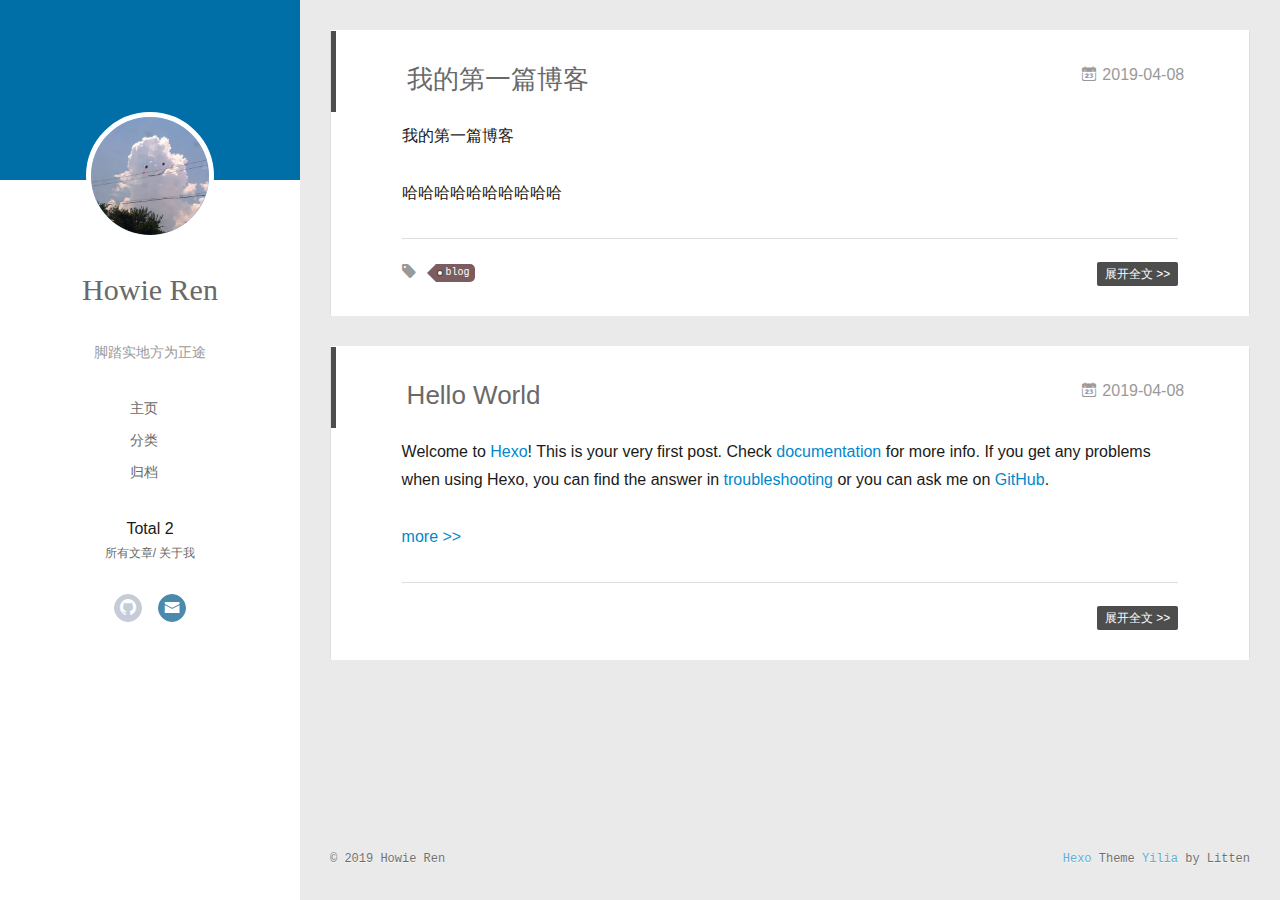
==== commit 897755f9: "Site updated: 2019-04-09 11:47:15" ====
--- a/index.html
+++ b/index.html
@@ -37,7 +37,7 @@
     <canvas id="anm-canvas" class="anm-canvas"></canvas>
     <div class="left-col" q-class="show:isShow">
       
-<div class="overlay" style="background: #4d4d4d"></div>
+<div class="overlay" style="background: #006EA7"></div>
 <div class="intrude-less">
 	<header id="header" class="inner">
 		<a href="/" class="profilepic">
@@ -91,7 +91,7 @@
     <div class="mid-col" q-class="show:isShow,hide:isShow|isFalse">
       
 <nav id="mobile-nav">
-  	<div class="overlay js-overlay" style="background: #4d4d4d"></div>
+  	<div class="overlay js-overlay" style="background: #006EA7"></div>
 	<div class="btnctn js-mobile-btnctn">
   		<div class="slider-trigger list" q-on="click: openSlider(e)"><i class="icon icon-sort"></i></div>
 	</div>
@@ -199,7 +199,7 @@
           <a class="article-more-a" href="/2019/04/08/我的第一篇博客/">展开全文 >></a>
         </p>
       
-
+    
       
       <div class="clearfix"></div>
     </div>
@@ -224,7 +224,6 @@
 
 
 
-
   
     <article id="post-hello-world" class="article article-type-post  article-index" itemscope itemprop="blogPost">
   <div class="article-inner">
@@ -264,7 +263,7 @@
           <a class="article-more-a" href="/2019/04/08/hello-world/">展开全文 >></a>
         </p>
       
-
+    
       
       <div class="clearfix"></div>
     </div>
@@ -286,7 +285,6 @@
         
     </div>
 </aside>
-
 
 
 
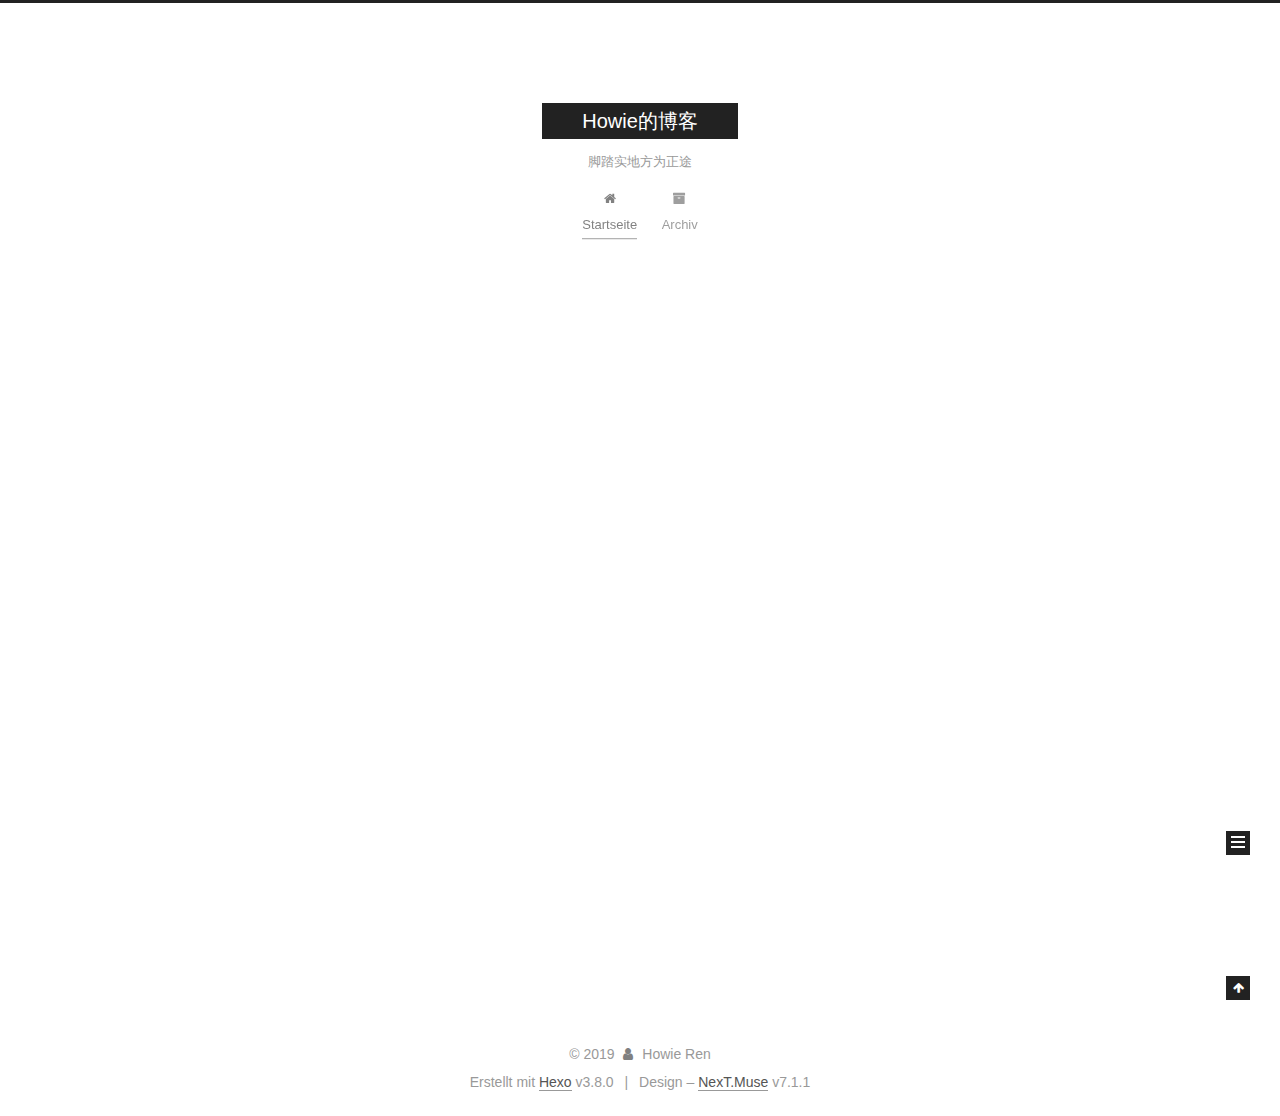
==== commit 1a7ef912: "Site updated: 2019-05-23 11:33:41" ====
--- a/index.html
+++ b/index.html
@@ -1,13 +1,101 @@
 <!DOCTYPE html>
-<html>
+
+
+
+
+
+
+
+
+
+
+
+
+  
+
+
+<html class="theme-next muse use-motion" lang>
 <head><meta name="generator" content="Hexo 3.8.0">
-  <meta charset="utf-8">
-  
-  <meta name="renderer" content="webkit">
-  <meta http-equiv="X-UA-Compatible" content="IE=edge">
-  <link rel="dns-prefetch" href="http://yoursite.com">
-  <title>Howie的博客</title>
-  <meta name="viewport" content="width=device-width, initial-scale=1, maximum-scale=1">
+  <meta charset="UTF-8">
+<meta http-equiv="X-UA-Compatible" content="IE=edge">
+<meta name="viewport" content="width=device-width, initial-scale=1, maximum-scale=2">
+<meta name="theme-color" content="#222">
+
+
+
+
+
+
+
+
+
+
+
+
+
+
+
+
+
+
+
+
+
+
+
+
+<link rel="stylesheet" href="/lib/font-awesome/css/font-awesome.min.css?v=4.6.2">
+
+<link rel="stylesheet" href="/css/main.css?v=7.1.1">
+
+
+  <link rel="apple-touch-icon" sizes="180x180" href="/images/apple-touch-icon-next.png?v=7.1.1">
+
+
+  <link rel="icon" type="image/png" sizes="32x32" href="/images/favicon-32x32-next.png?v=7.1.1">
+
+
+  <link rel="icon" type="image/png" sizes="16x16" href="/images/favicon-16x16-next.png?v=7.1.1">
+
+
+  <link rel="mask-icon" href="/images/logo.svg?v=7.1.1" color="#222">
+
+
+
+
+
+
+
+<script id="hexo.configurations">
+  var NexT = window.NexT || {};
+  var CONFIG = {
+    root: '/',
+    scheme: 'Muse',
+    version: '7.1.1',
+    sidebar: {"position":"left","display":"post","offset":12,"onmobile":false,"dimmer":false},
+    back2top: true,
+    back2top_sidebar: false,
+    fancybox: false,
+    fastclick: false,
+    lazyload: false,
+    tabs: true,
+    motion: {"enable":true,"async":false,"transition":{"post_block":"fadeIn","post_header":"slideDownIn","post_body":"slideDownIn","coll_header":"slideLeftIn","sidebar":"slideUpIn"}},
+    algolia: {
+      applicationID: '',
+      apiKey: '',
+      indexName: '',
+      hits: {"per_page":10},
+      labels: {"input_placeholder":"Search for Posts","hits_empty":"We didn't find any results for the search: ${query}","hits_stats":"${hits} results found in ${time} ms"}
+    }
+  };
+</script>
+
+
+  
+
+
+
+
   <meta property="og:type" content="website">
 <meta property="og:title" content="Howie的博客">
 <meta property="og:url" content="http://yoursite.com/index.html">
@@ -15,513 +103,746 @@
 <meta property="og:locale" content="default">
 <meta name="twitter:card" content="summary">
 <meta name="twitter:title" content="Howie的博客">
-  
-  
-    <link rel="icon" href="/assets/img/head2.jpg">
-  
-  <link rel="stylesheet" type="text/css" href="/./main.0cf68a.css">
-  <style type="text/css">
-  
-    #container.show {
-      background: linear-gradient(200deg,#a0cfe4,#e8c37e);
-    }
+
+
+
+
+
+  
+  
+  <link rel="canonical" href="http://yoursite.com/">
+
+
+
+<script id="page.configurations">
+  CONFIG.page = {
+    sidebar: "",
+  };
+</script>
+
+  <title>Howie的博客</title>
+  
+
+
+
+
+
+
+
+
+
+
+
+
+  <noscript>
+  <style>
+  .use-motion .motion-element,
+  .use-motion .brand,
+  .use-motion .menu-item,
+  .sidebar-inner,
+  .use-motion .post-block,
+  .use-motion .pagination,
+  .use-motion .comments,
+  .use-motion .post-header,
+  .use-motion .post-body,
+  .use-motion .collection-title { opacity: initial; }
+
+  .use-motion .logo,
+  .use-motion .site-title,
+  .use-motion .site-subtitle {
+    opacity: initial;
+    top: initial;
+  }
+
+  .use-motion .logo-line-before i { left: initial; }
+  .use-motion .logo-line-after i { right: initial; }
   </style>
-  
-
-  
+</noscript>
 
 </head>
-</html>
-<body>
-  <div id="container" q-class="show:isCtnShow">
-    <canvas id="anm-canvas" class="anm-canvas"></canvas>
-    <div class="left-col" q-class="show:isShow">
-      
-<div class="overlay" style="background: #006EA7"></div>
-<div class="intrude-less">
-	<header id="header" class="inner">
-		<a href="/" class="profilepic">
-			<img src="/assets/img/head2.jpg" class="js-avatar">
-		</a>
-		<hgroup>
-		  <h1 class="header-author"><a href="/">Howie Ren</a></h1>
-		</hgroup>
-		
-		<p class="header-subtitle">脚踏实地方为正途</p>
-		
-
-		<nav class="header-menu">
-			<ul>
-			
-				<li><a href="/">主页</a></li>
-	        
-				<li><a href="/categories/">分类</a></li>
-	        
-				<li><a href="/archives/index.html">归档</a></li>
-	        
-			</ul>
-		</nav>
-		<nav>
-				Total 2
-		</nav>
-		<nav class="header-smart-menu">
-			
-				
-				<a q-on="click: openSlider(e, 'innerArchive')" href="javascript:void(0)">所有文章</a>
-				
-	        
-				
-				<a q-on="click: openSlider(e, 'aboutme')" href="javascript:void(0)">关于我</a>
-				
-	        
-		</nav>
-		<nav class="header-nav">
-			<div class="social">
-				
-					<a class="github" target="_blank" href="https://github.com/luckyren00" title="github"><i class="icon-github"></i></a>
-		        
-					<a class="mail" target="_blank" href="mailto:lucky_ren00@163.com" title="mail"><i class="icon-mail"></i></a>
-		        
-			</div>
-		</nav>
-	</header>		
+
+<body itemscope itemtype="http://schema.org/WebPage" lang="default">
+
+  
+  
+    
+  
+
+  <div class="container sidebar-position-left 
+  page-home">
+    <div class="headband"></div>
+
+    <header id="header" class="header" itemscope itemtype="http://schema.org/WPHeader">
+      <div class="header-inner"><div class="site-brand-wrapper">
+  <div class="site-meta">
+    
+
+    <div class="custom-logo-site-title">
+      <a href="/" class="brand" rel="start">
+        <span class="logo-line-before"><i></i></span>
+        <span class="site-title">Howie的博客</span>
+        <span class="logo-line-after"><i></i></span>
+      </a>
+    </div>
+    
+      
+        <p class="site-subtitle">脚踏实地方为正途</p>
+      
+    
+    
+  </div>
+
+  <div class="site-nav-toggle">
+    <button aria-label="Navigationsleiste an/ausschalten">
+      <span class="btn-bar"></span>
+      <span class="btn-bar"></span>
+      <span class="btn-bar"></span>
+    </button>
+  </div>
 </div>
 
+
+
+<nav class="site-nav">
+  
+    <ul id="menu" class="menu">
+      
+        
+        
+        
+          
+          <li class="menu-item menu-item-home menu-item-active">
+
+    
+    
+    
+      
+    
+
+    
+
+    <a href="/" rel="section"><i class="menu-item-icon fa fa-fw fa-home"></i> <br>Startseite</a>
+
+  </li>
+        
+        
+        
+          
+          <li class="menu-item menu-item-archives">
+
+    
+    
+    
+      
+    
+
+    
+
+    <a href="/archives/" rel="section"><i class="menu-item-icon fa fa-fw fa-archive"></i> <br>Archiv</a>
+
+  </li>
+
+      
+      
+    </ul>
+  
+
+  
+    
+
+  
+
+  
+</nav>
+
+
+
+  
+
+
+
+</div>
+    </header>
+
+    
+
+
+    <main id="main" class="main">
+      <div class="main-inner">
+        <div class="content-wrap">
+          
+          <div id="content" class="content">
+            
+  <section id="posts" class="posts-expand">
+    
+      
+
+  
+
+  
+  
+  
+
+  
+
+  <article class="post post-type-normal" itemscope itemtype="http://schema.org/Article">
+  
+  
+  
+  <div class="post-block">
+    <link itemprop="mainEntityOfPage" href="http://yoursite.com/2019/04/08/我的第一篇博客/">
+
+    <span hidden itemprop="author" itemscope itemtype="http://schema.org/Person">
+      <meta itemprop="name" content="Howie Ren">
+      <meta itemprop="description" content>
+      <meta itemprop="image" content="/images/avatar.gif">
+    </span>
+
+    <span hidden itemprop="publisher" itemscope itemtype="http://schema.org/Organization">
+      <meta itemprop="name" content="Howie的博客">
+    </span>
+
+    
+      <header class="post-header">
+
+        
+        
+          <h1 class="post-title" itemprop="name headline">
+                
+                
+                <a href="/2019/04/08/我的第一篇博客/" class="post-title-link" itemprop="url">我的第一篇博客</a>
+              
+            
+          </h1>
+        
+
+        <div class="post-meta">
+          <span class="post-time">
+
+            
+            
+            
+
+            
+              <span class="post-meta-item-icon">
+                <i class="fa fa-calendar-o"></i>
+              </span>
+              
+                <span class="post-meta-item-text">Veröffentlicht am</span>
+              
+
+              
+                
+              
+
+              <time title="Erstellt: 2019-04-08 15:49:00 / Geändert am: 16:18:49" itemprop="dateCreated datePublished" datetime="2019-04-08T15:49:00+08:00">2019-04-08</time>
+            
+
+            
+              
+
+              
+            
+          </span>
+
+          
+
+          
+            
+            
+          
+
+          
+          
+
+          
+
+          
+
+          
+
+        </div>
+      </header>
+    
+
+    
+    
+    
+    <div class="post-body" itemprop="articleBody">
+
+      
+      
+
+      
+        
+          
+            <p>我的第一篇博客</p>
+<p>哈哈哈哈哈哈哈哈哈哈</p>
+
+          
+        
+      
     </div>
-    <div class="mid-col" q-class="show:isShow,hide:isShow|isFalse">
-      
-<nav id="mobile-nav">
-  	<div class="overlay js-overlay" style="background: #006EA7"></div>
-	<div class="btnctn js-mobile-btnctn">
-  		<div class="slider-trigger list" q-on="click: openSlider(e)"><i class="icon icon-sort"></i></div>
-	</div>
-	<div class="intrude-less">
-		<header id="header" class="inner">
-			<div class="profilepic">
-				<img src="/assets/img/head2.jpg" class="js-avatar">
-			</div>
-			<hgroup>
-			  <h1 class="header-author js-header-author">Howie Ren</h1>
-			</hgroup>
-			
-			<p class="header-subtitle"><i class="icon icon-quo-left"></i>脚踏实地方为正途<i class="icon icon-quo-right"></i></p>
-			
-			
-			
-				
-			
-				
-			
-				
-			
-			
-			
-			<nav class="header-nav">
-				<div class="social">
-					
-						<a class="github" target="_blank" href="https://github.com/luckyren00" title="github"><i class="icon-github"></i></a>
-			        
-						<a class="mail" target="_blank" href="mailto:lucky_ren00@163.com" title="mail"><i class="icon-mail"></i></a>
-			        
-				</div>
-			</nav>
-
-			<nav class="header-menu js-header-menu">
-				<ul style="width: 70%">
-				
-				
-					<li style="width: 33.333333333333336%"><a href="/">主页</a></li>
-		        
-					<li style="width: 33.333333333333336%"><a href="/categories/">分类</a></li>
-		        
-					<li style="width: 33.333333333333336%"><a href="/archives/index.html">归档</a></li>
-		        
-				</ul>
-			</nav>
-		</header>				
-	</div>
-	<div class="mobile-mask" style="display:none" q-show="isShow"></div>
-</nav>
-
-      <div id="wrapper" class="body-wrap">
-        <div class="menu-l">
-          <div class="canvas-wrap">
-            <canvas data-colors="#eaeaea" data-sectionHeight="100" data-contentId="js-content" id="myCanvas1" class="anm-canvas"></canvas>
+
+    
+
+    
+    
+    
+
+    
+
+    
+      
+    
+    
+
+    
+
+    <footer class="post-footer">
+      
+
+      
+
+      
+
+      
+      
+        <div class="post-eof"></div>
+      
+    </footer>
+  </div>
+  
+  
+  
+  </article>
+
+
+    
+      
+
+  
+
+  
+  
+  
+
+  
+
+  <article class="post post-type-normal" itemscope itemtype="http://schema.org/Article">
+  
+  
+  
+  <div class="post-block">
+    <link itemprop="mainEntityOfPage" href="http://yoursite.com/2019/04/08/hello-world/">
+
+    <span hidden itemprop="author" itemscope itemtype="http://schema.org/Person">
+      <meta itemprop="name" content="Howie Ren">
+      <meta itemprop="description" content>
+      <meta itemprop="image" content="/images/avatar.gif">
+    </span>
+
+    <span hidden itemprop="publisher" itemscope itemtype="http://schema.org/Organization">
+      <meta itemprop="name" content="Howie的博客">
+    </span>
+
+    
+      <header class="post-header">
+
+        
+        
+          <h1 class="post-title" itemprop="name headline">
+                
+                
+                <a href="/2019/04/08/hello-world/" class="post-title-link" itemprop="url">Hello World</a>
+              
+            
+          </h1>
+        
+
+        <div class="post-meta">
+          <span class="post-time">
+
+            
+            
+            
+
+            
+              <span class="post-meta-item-icon">
+                <i class="fa fa-calendar-o"></i>
+              </span>
+              
+                <span class="post-meta-item-text">Veröffentlicht am</span>
+              
+
+              
+                
+              
+
+              <time title="Erstellt: 2019-04-08 15:37:50" itemprop="dateCreated datePublished" datetime="2019-04-08T15:37:50+08:00">2019-04-08</time>
+            
+
+            
+              
+
+              
+                
+                <span class="post-meta-divider">|</span>
+                
+
+                <span class="post-meta-item-icon">
+                  <i class="fa fa-calendar-check-o"></i>
+                </span>
+                
+                  <span class="post-meta-item-text">Bearbeitet am</span>
+                
+                <time title="Geändert am: 2019-04-09 08:52:32" itemprop="dateModified" datetime="2019-04-09T08:52:32+08:00">2019-04-09</time>
+              
+            
+          </span>
+
+          
+
+          
+            
+            
+          
+
+          
+          
+
+          
+
+          
+
+          
+
+        </div>
+      </header>
+    
+
+    
+    
+    
+    <div class="post-body" itemprop="articleBody">
+
+      
+      
+
+      
+        
+          <p>Welcome to <a href="https://hexo.io/" target="_blank" rel="noopener">Hexo</a>! This is your very first post. Check <a href="https://hexo.io/docs/" target="_blank" rel="noopener">documentation</a> for more info. If you get any problems when using Hexo, you can find the answer in <a href="https://hexo.io/docs/troubleshooting.html" target="_blank" rel="noopener">troubleshooting</a> or you can ask me on <a href="https://github.com/hexojs/hexo/issues" target="_blank" rel="noopener">GitHub</a>.</p>
+          <!--noindex-->
+          
+            <div class="post-button text-center">
+              <a class="btn" href="/2019/04/08/hello-world/#more" rel="contents">
+                Weiterlesen &raquo;
+              </a>
+            </div>
+          
+          <!--/noindex-->
+        
+      
+    </div>
+
+    
+
+    
+    
+    
+
+    
+
+    
+      
+    
+    
+
+    
+
+    <footer class="post-footer">
+      
+
+      
+
+      
+
+      
+      
+        <div class="post-eof"></div>
+      
+    </footer>
+  </div>
+  
+  
+  
+  </article>
+
+
+    
+  </section>
+
+  
+
+
           </div>
-          <div id="js-content" class="content-ll">
-            
-  
-    <article id="post-我的第一篇博客" class="article article-type-post  article-index" itemscope itemprop="blogPost">
-  <div class="article-inner">
-    
-      <header class="article-header">
-        
-  
-    <h1 itemprop="name">
-      <a class="article-title" href="/2019/04/08/我的第一篇博客/">我的第一篇博客</a>
-    </h1>
-  
-
-        
-        <a href="/2019/04/08/我的第一篇博客/" class="archive-article-date">
-  	<time datetime="2019-04-08T07:49:00.000Z" itemprop="datePublished"><i class="icon-calendar icon"></i>2019-04-08</time>
-</a>
-        
-      </header>
-    
-    <div class="article-entry" itemprop="articleBody">
-      
-        <p>我的第一篇博客</p>
-<p>哈哈哈哈哈哈哈哈哈哈</p>
-
-      
-
-      
-    </div>
-    <div class="article-info article-info-index">
-      
-      
-	<div class="article-tag tagcloud">
-		<i class="icon-price-tags icon"></i>
-		<ul class="article-tag-list">
-			 
-        		<li class="article-tag-list-item">
-        			<a href="javascript:void(0)" class="js-tag article-tag-list-link color5">blog</a>
-        		</li>
-      		
-		</ul>
-	</div>
-
-      
-
-      
-        <p class="article-more-link">
-          <a class="article-more-a" href="/2019/04/08/我的第一篇博客/">展开全文 >></a>
-        </p>
-      
-    
-      
-      <div class="clearfix"></div>
+          
+
+        </div>
+        
+          
+  
+  <div class="sidebar-toggle">
+    <div class="sidebar-toggle-line-wrap">
+      <span class="sidebar-toggle-line sidebar-toggle-line-first"></span>
+      <span class="sidebar-toggle-line sidebar-toggle-line-middle"></span>
+      <span class="sidebar-toggle-line sidebar-toggle-line-last"></span>
     </div>
   </div>
-</article>
-
-<aside class="wrap-side-operation">
-    <div class="mod-side-operation">
-        
-        <div class="jump-container" id="js-jump-container" style="display:none;">
-            <a href="javascript:void(0)" class="mod-side-operation__jump-to-top">
-                <i class="icon-font icon-back"></i>
-            </a>
-            <div id="js-jump-plan-container" class="jump-plan-container" style="top: -11px;">
-                <i class="icon-font icon-plane jump-plane"></i>
-            </div>
-        </div>
-        
-        
-    </div>
-</aside>
-
-
-
-  
-    <article id="post-hello-world" class="article article-type-post  article-index" itemscope itemprop="blogPost">
-  <div class="article-inner">
-    
-      <header class="article-header">
-        
-  
-    <h1 itemprop="name">
-      <a class="article-title" href="/2019/04/08/hello-world/">Hello World</a>
-    </h1>
-  
-
-        
-        <a href="/2019/04/08/hello-world/" class="archive-article-date">
-  	<time datetime="2019-04-08T07:37:50.233Z" itemprop="datePublished"><i class="icon-calendar icon"></i>2019-04-08</time>
-</a>
-        
-      </header>
-    
-    <div class="article-entry" itemprop="articleBody">
-      
-        <p>Welcome to <a href="https://hexo.io/" target="_blank" rel="noopener">Hexo</a>! This is your very first post. Check <a href="https://hexo.io/docs/" target="_blank" rel="noopener">documentation</a> for more info. If you get any problems when using Hexo, you can find the answer in <a href="https://hexo.io/docs/troubleshooting.html" target="_blank" rel="noopener">troubleshooting</a> or you can ask me on <a href="https://github.com/hexojs/hexo/issues" target="_blank" rel="noopener">GitHub</a>.</p>
-        
-          <a class="article-more-a" href="/2019/04/08/hello-world/#more">more >></a>
-        
-      
-
-      
-    </div>
-    <div class="article-info article-info-index">
-      
-      
-      
-
-      
-        <p class="article-more-link">
-          <a class="article-more-a" href="/2019/04/08/hello-world/">展开全文 >></a>
-        </p>
-      
-    
-      
-      <div class="clearfix"></div>
-    </div>
-  </div>
-</article>
-
-<aside class="wrap-side-operation">
-    <div class="mod-side-operation">
-        
-        <div class="jump-container" id="js-jump-container" style="display:none;">
-            <a href="javascript:void(0)" class="mod-side-operation__jump-to-top">
-                <i class="icon-font icon-back"></i>
-            </a>
-            <div id="js-jump-plan-container" class="jump-plan-container" style="top: -11px;">
-                <i class="icon-font icon-plane jump-plane"></i>
-            </div>
-        </div>
-        
-        
-    </div>
-</aside>
-
-
-
-  
-  
-
-
+
+  <aside id="sidebar" class="sidebar">
+    <div class="sidebar-inner">
+
+      
+
+      
+
+      <div class="site-overview-wrap sidebar-panel sidebar-panel-active">
+        <div class="site-overview">
+          <div class="site-author motion-element" itemprop="author" itemscope itemtype="http://schema.org/Person">
+            
+              <p class="site-author-name" itemprop="name">Howie Ren</p>
+              <div class="site-description motion-element" itemprop="description"></div>
           </div>
+
+          
+            <nav class="site-state motion-element">
+              
+                <div class="site-state-item site-state-posts">
+                
+                  <a href="/archives/">
+                
+                    <span class="site-state-item-count">2</span>
+                    <span class="site-state-item-name">Artikel</span>
+                  </a>
+                </div>
+              
+
+              
+
+              
+                
+                
+                <div class="site-state-item site-state-tags">
+                  
+                    
+                    
+                      
+                    
+                    <span class="site-state-item-count">1</span>
+                    <span class="site-state-item-name">schlagwörter</span>
+                  
+                </div>
+              
+            </nav>
+          
+
+          
+
+          
+
+          
+
+          
+
+          
+          
+
+          
+            
+          
+          
+
         </div>
       </div>
-      <footer id="footer">
-  <div class="outer">
-    <div id="footer-info">
-    	<div class="footer-left">
-    		&copy; 2019 Howie Ren
-    	</div>
-      	<div class="footer-right">
-      		<a href="http://hexo.io/" target="_blank">Hexo</a>  Theme <a href="https://github.com/litten/hexo-theme-yilia" target="_blank">Yilia</a> by Litten
-      	</div>
+
+      
+
+      
+
     </div>
+  </aside>
+  
+
+
+        
+      </div>
+    </main>
+
+    <footer id="footer" class="footer">
+      <div class="footer-inner">
+        <div class="copyright">&copy; <span itemprop="copyrightYear">2019</span>
+  <span class="with-love" id="animate">
+    <i class="fa fa-user"></i>
+  </span>
+  <span class="author" itemprop="copyrightHolder">Howie Ren</span>
+
+  
+
+  
+</div>
+
+
+  <div class="powered-by">Erstellt mit  <a href="https://hexo.io" class="theme-link" rel="noopener" target="_blank">Hexo</a> v3.8.0</div>
+
+
+
+  <span class="post-meta-divider">|</span>
+
+
+
+  <div class="theme-info">Design – <a href="https://theme-next.org" class="theme-link" rel="noopener" target="_blank">NexT.Muse</a> v7.1.1</div>
+
+
+
+
+        
+
+
+
+
+
+
+
+
+        
+      </div>
+    </footer>
+
+    
+      <div class="back-to-top">
+        <i class="fa fa-arrow-up"></i>
+        
+      </div>
+    
+
+    
+
+    
+
+    
   </div>
-</footer>
-    </div>
-    <script>
-	var yiliaConfig = {
-		mathjax: true,
-		isHome: true,
-		isPost: false,
-		isArchive: false,
-		isTag: false,
-		isCategory: false,
-		open_in_new: true,
-		toc_hide_index: true,
-		root: "/",
-		innerArchive: true,
-		showTags: false
-	}
+
+  
+
+<script>
+  if (Object.prototype.toString.call(window.Promise) !== '[object Function]') {
+    window.Promise = null;
+  }
 </script>
 
-<script>!function(t){function n(e){if(r[e])return r[e].exports;var i=r[e]={exports:{},id:e,loaded:!1};return t[e].call(i.exports,i,i.exports,n),i.loaded=!0,i.exports}var r={};n.m=t,n.c=r,n.p="./",n(0)}([function(t,n,r){r(195),t.exports=r(191)},function(t,n,r){var e=r(3),i=r(52),o=r(27),u=r(28),c=r(53),f="prototype",a=function(t,n,r){var s,l,h,v,p=t&a.F,d=t&a.G,y=t&a.S,g=t&a.P,b=t&a.B,m=d?e:y?e[n]||(e[n]={}):(e[n]||{})[f],x=d?i:i[n]||(i[n]={}),w=x[f]||(x[f]={});d&&(r=n);for(s in r)l=!p&&m&&void 0!==m[s],h=(l?m:r)[s],v=b&&l?c(h,e):g&&"function"==typeof h?c(Function.call,h):h,m&&u(m,s,h,t&a.U),x[s]!=h&&o(x,s,v),g&&w[s]!=h&&(w[s]=h)};e.core=i,a.F=1,a.G=2,a.S=4,a.P=8,a.B=16,a.W=32,a.U=64,a.R=128,t.exports=a},function(t,n,r){var e=r(6);t.exports=function(t){if(!e(t))throw TypeError(t+" is not an object!");return t}},function(t,n){var r=t.exports="undefined"!=typeof window&&window.Math==Math?window:"undefined"!=typeof self&&self.Math==Math?self:Function("return this")();"number"==typeof __g&&(__g=r)},function(t,n){t.exports=function(t){try{return!!t()}catch(t){return!0}}},function(t,n){var r=t.exports="undefined"!=typeof window&&window.Math==Math?window:"undefined"!=typeof self&&self.Math==Math?self:Function("return this")();"number"==typeof __g&&(__g=r)},function(t,n){t.exports=function(t){return"object"==typeof t?null!==t:"function"==typeof t}},function(t,n,r){var e=r(126)("wks"),i=r(76),o=r(3).Symbol,u="function"==typeof o;(t.exports=function(t){return e[t]||(e[t]=u&&o[t]||(u?o:i)("Symbol."+t))}).store=e},function(t,n){var r={}.hasOwnProperty;t.exports=function(t,n){return r.call(t,n)}},function(t,n,r){var e=r(94),i=r(33);t.exports=function(t){return e(i(t))}},function(t,n,r){t.exports=!r(4)(function(){return 7!=Object.defineProperty({},"a",{get:function(){return 7}}).a})},function(t,n,r){var e=r(2),i=r(167),o=r(50),u=Object.defineProperty;n.f=r(10)?Object.defineProperty:function(t,n,r){if(e(t),n=o(n,!0),e(r),i)try{return u(t,n,r)}catch(t){}if("get"in r||"set"in r)throw TypeError("Accessors not supported!");return"value"in r&&(t[n]=r.value),t}},function(t,n,r){t.exports=!r(18)(function(){return 7!=Object.defineProperty({},"a",{get:function(){return 7}}).a})},function(t,n,r){var e=r(14),i=r(22);t.exports=r(12)?function(t,n,r){return e.f(t,n,i(1,r))}:function(t,n,r){return t[n]=r,t}},function(t,n,r){var e=r(20),i=r(58),o=r(42),u=Object.defineProperty;n.f=r(12)?Object.defineProperty:function(t,n,r){if(e(t),n=o(n,!0),e(r),i)try{return u(t,n,r)}catch(t){}if("get"in r||"set"in r)throw TypeError("Accessors not supported!");return"value"in r&&(t[n]=r.value),t}},function(t,n,r){var e=r(40)("wks"),i=r(23),o=r(5).Symbol,u="function"==typeof o;(t.exports=function(t){return e[t]||(e[t]=u&&o[t]||(u?o:i)("Symbol."+t))}).store=e},function(t,n,r){var e=r(67),i=Math.min;t.exports=function(t){return t>0?i(e(t),9007199254740991):0}},function(t,n,r){var e=r(46);t.exports=function(t){return Object(e(t))}},function(t,n){t.exports=function(t){try{return!!t()}catch(t){return!0}}},function(t,n,r){var e=r(63),i=r(34);t.exports=Object.keys||function(t){return e(t,i)}},function(t,n,r){var e=r(21);t.exports=function(t){if(!e(t))throw TypeError(t+" is not an object!");return t}},function(t,n){t.exports=function(t){return"object"==typeof t?null!==t:"function"==typeof t}},function(t,n){t.exports=function(t,n){return{enumerable:!(1&t),configurable:!(2&t),writable:!(4&t),value:n}}},function(t,n){var r=0,e=Math.random();t.exports=function(t){return"Symbol(".concat(void 0===t?"":t,")_",(++r+e).toString(36))}},function(t,n){var r={}.hasOwnProperty;t.exports=function(t,n){return r.call(t,n)}},function(t,n){var r=t.exports={version:"2.4.0"};"number"==typeof __e&&(__e=r)},function(t,n){t.exports=function(t){if("function"!=typeof t)throw TypeError(t+" is not a function!");return t}},function(t,n,r){var e=r(11),i=r(66);t.exports=r(10)?function(t,n,r){return e.f(t,n,i(1,r))}:function(t,n,r){return t[n]=r,t}},function(t,n,r){var e=r(3),i=r(27),o=r(24),u=r(76)("src"),c="toString",f=Function[c],a=(""+f).split(c);r(52).inspectSource=function(t){return f.call(t)},(t.exports=function(t,n,r,c){var f="function"==typeof r;f&&(o(r,"name")||i(r,"name",n)),t[n]!==r&&(f&&(o(r,u)||i(r,u,t[n]?""+t[n]:a.join(String(n)))),t===e?t[n]=r:c?t[n]?t[n]=r:i(t,n,r):(delete t[n],i(t,n,r)))})(Function.prototype,c,function(){return"function"==typeof this&&this[u]||f.call(this)})},function(t,n,r){var e=r(1),i=r(4),o=r(46),u=function(t,n,r,e){var i=String(o(t)),u="<"+n;return""!==r&&(u+=" "+r+'="'+String(e).replace(/"/g,"&quot;")+'"'),u+">"+i+"</"+n+">"};t.exports=function(t,n){var r={};r[t]=n(u),e(e.P+e.F*i(function(){var n=""[t]('"');return n!==n.toLowerCase()||n.split('"').length>3}),"String",r)}},function(t,n,r){var e=r(115),i=r(46);t.exports=function(t){return e(i(t))}},function(t,n,r){var e=r(116),i=r(66),o=r(30),u=r(50),c=r(24),f=r(167),a=Object.getOwnPropertyDescriptor;n.f=r(10)?a:function(t,n){if(t=o(t),n=u(n,!0),f)try{return a(t,n)}catch(t){}if(c(t,n))return i(!e.f.call(t,n),t[n])}},function(t,n,r){var e=r(24),i=r(17),o=r(145)("IE_PROTO"),u=Object.prototype;t.exports=Object.getPrototypeOf||function(t){return t=i(t),e(t,o)?t[o]:"function"==typeof t.constructor&&t instanceof t.constructor?t.constructor.prototype:t instanceof Object?u:null}},function(t,n){t.exports=function(t){if(void 0==t)throw TypeError("Can't call method on  "+t);return t}},function(t,n){t.exports="constructor,hasOwnProperty,isPrototypeOf,propertyIsEnumerable,toLocaleString,toString,valueOf".split(",")},function(t,n){t.exports={}},function(t,n){t.exports=!0},function(t,n){n.f={}.propertyIsEnumerable},function(t,n,r){var e=r(14).f,i=r(8),o=r(15)("toStringTag");t.exports=function(t,n,r){t&&!i(t=r?t:t.prototype,o)&&e(t,o,{configurable:!0,value:n})}},function(t,n,r){var e=r(40)("keys"),i=r(23);t.exports=function(t){return e[t]||(e[t]=i(t))}},function(t,n,r){var e=r(5),i="__core-js_shared__",o=e[i]||(e[i]={});t.exports=function(t){return o[t]||(o[t]={})}},function(t,n){var r=Math.ceil,e=Math.floor;t.exports=function(t){return isNaN(t=+t)?0:(t>0?e:r)(t)}},function(t,n,r){var e=r(21);t.exports=function(t,n){if(!e(t))return t;var r,i;if(n&&"function"==typeof(r=t.toString)&&!e(i=r.call(t)))return i;if("function"==typeof(r=t.valueOf)&&!e(i=r.call(t)))return i;if(!n&&"function"==typeof(r=t.toString)&&!e(i=r.call(t)))return i;throw TypeError("Can't convert object to primitive value")}},function(t,n,r){var e=r(5),i=r(25),o=r(36),u=r(44),c=r(14).f;t.exports=function(t){var n=i.Symbol||(i.Symbol=o?{}:e.Symbol||{});"_"==t.charAt(0)||t in n||c(n,t,{value:u.f(t)})}},function(t,n,r){n.f=r(15)},function(t,n){var r={}.toString;t.exports=function(t){return r.call(t).slice(8,-1)}},function(t,n){t.exports=function(t){if(void 0==t)throw TypeError("Can't call method on  "+t);return t}},function(t,n,r){var e=r(4);t.exports=function(t,n){return!!t&&e(function(){n?t.call(null,function(){},1):t.call(null)})}},function(t,n,r){var e=r(53),i=r(115),o=r(17),u=r(16),c=r(203);t.exports=function(t,n){var r=1==t,f=2==t,a=3==t,s=4==t,l=6==t,h=5==t||l,v=n||c;return function(n,c,p){for(var d,y,g=o(n),b=i(g),m=e(c,p,3),x=u(b.length),w=0,S=r?v(n,x):f?v(n,0):void 0;x>w;w++)if((h||w in b)&&(d=b[w],y=m(d,w,g),t))if(r)S[w]=y;else if(y)switch(t){case 3:return!0;case 5:return d;case 6:return w;case 2:S.push(d)}else if(s)return!1;return l?-1:a||s?s:S}}},function(t,n,r){var e=r(1),i=r(52),o=r(4);t.exports=function(t,n){var r=(i.Object||{})[t]||Object[t],u={};u[t]=n(r),e(e.S+e.F*o(function(){r(1)}),"Object",u)}},function(t,n,r){var e=r(6);t.exports=function(t,n){if(!e(t))return t;var r,i;if(n&&"function"==typeof(r=t.toString)&&!e(i=r.call(t)))return i;if("function"==typeof(r=t.valueOf)&&!e(i=r.call(t)))return i;if(!n&&"function"==typeof(r=t.toString)&&!e(i=r.call(t)))return i;throw TypeError("Can't convert object to primitive value")}},function(t,n,r){var e=r(5),i=r(25),o=r(91),u=r(13),c="prototype",f=function(t,n,r){var a,s,l,h=t&f.F,v=t&f.G,p=t&f.S,d=t&f.P,y=t&f.B,g=t&f.W,b=v?i:i[n]||(i[n]={}),m=b[c],x=v?e:p?e[n]:(e[n]||{})[c];v&&(r=n);for(a in r)(s=!h&&x&&void 0!==x[a])&&a in b||(l=s?x[a]:r[a],b[a]=v&&"function"!=typeof x[a]?r[a]:y&&s?o(l,e):g&&x[a]==l?function(t){var n=function(n,r,e){if(this instanceof t){switch(arguments.length){case 0:return new t;case 1:return new t(n);case 2:return new t(n,r)}return new t(n,r,e)}return t.apply(this,arguments)};return n[c]=t[c],n}(l):d&&"function"==typeof l?o(Function.call,l):l,d&&((b.virtual||(b.virtual={}))[a]=l,t&f.R&&m&&!m[a]&&u(m,a,l)))};f.F=1,f.G=2,f.S=4,f.P=8,f.B=16,f.W=32,f.U=64,f.R=128,t.exports=f},function(t,n){var r=t.exports={version:"2.4.0"};"number"==typeof __e&&(__e=r)},function(t,n,r){var e=r(26);t.exports=function(t,n,r){if(e(t),void 0===n)return t;switch(r){case 1:return function(r){return t.call(n,r)};case 2:return function(r,e){return t.call(n,r,e)};case 3:return function(r,e,i){return t.call(n,r,e,i)}}return function(){return t.apply(n,arguments)}}},function(t,n,r){var e=r(183),i=r(1),o=r(126)("metadata"),u=o.store||(o.store=new(r(186))),c=function(t,n,r){var i=u.get(t);if(!i){if(!r)return;u.set(t,i=new e)}var o=i.get(n);if(!o){if(!r)return;i.set(n,o=new e)}return o},f=function(t,n,r){var e=c(n,r,!1);return void 0!==e&&e.has(t)},a=function(t,n,r){var e=c(n,r,!1);return void 0===e?void 0:e.get(t)},s=function(t,n,r,e){c(r,e,!0).set(t,n)},l=function(t,n){var r=c(t,n,!1),e=[];return r&&r.forEach(function(t,n){e.push(n)}),e},h=function(t){return void 0===t||"symbol"==typeof t?t:String(t)},v=function(t){i(i.S,"Reflect",t)};t.exports={store:u,map:c,has:f,get:a,set:s,keys:l,key:h,exp:v}},function(t,n,r){"use strict";if(r(10)){var e=r(69),i=r(3),o=r(4),u=r(1),c=r(127),f=r(152),a=r(53),s=r(68),l=r(66),h=r(27),v=r(73),p=r(67),d=r(16),y=r(75),g=r(50),b=r(24),m=r(180),x=r(114),w=r(6),S=r(17),_=r(137),O=r(70),E=r(32),P=r(71).f,j=r(154),F=r(76),M=r(7),A=r(48),N=r(117),T=r(146),I=r(155),k=r(80),L=r(123),R=r(74),C=r(130),D=r(160),U=r(11),W=r(31),G=U.f,B=W.f,V=i.RangeError,z=i.TypeError,q=i.Uint8Array,K="ArrayBuffer",J="Shared"+K,Y="BYTES_PER_ELEMENT",H="prototype",$=Array[H],X=f.ArrayBuffer,Q=f.DataView,Z=A(0),tt=A(2),nt=A(3),rt=A(4),et=A(5),it=A(6),ot=N(!0),ut=N(!1),ct=I.values,ft=I.keys,at=I.entries,st=$.lastIndexOf,lt=$.reduce,ht=$.reduceRight,vt=$.join,pt=$.sort,dt=$.slice,yt=$.toString,gt=$.toLocaleString,bt=M("iterator"),mt=M("toStringTag"),xt=F("typed_constructor"),wt=F("def_constructor"),St=c.CONSTR,_t=c.TYPED,Ot=c.VIEW,Et="Wrong length!",Pt=A(1,function(t,n){return Tt(T(t,t[wt]),n)}),jt=o(function(){return 1===new q(new Uint16Array([1]).buffer)[0]}),Ft=!!q&&!!q[H].set&&o(function(){new q(1).set({})}),Mt=function(t,n){if(void 0===t)throw z(Et);var r=+t,e=d(t);if(n&&!m(r,e))throw V(Et);return e},At=function(t,n){var r=p(t);if(r<0||r%n)throw V("Wrong offset!");return r},Nt=function(t){if(w(t)&&_t in t)return t;throw z(t+" is not a typed array!")},Tt=function(t,n){if(!(w(t)&&xt in t))throw z("It is not a typed array constructor!");return new t(n)},It=function(t,n){return kt(T(t,t[wt]),n)},kt=function(t,n){for(var r=0,e=n.length,i=Tt(t,e);e>r;)i[r]=n[r++];return i},Lt=function(t,n,r){G(t,n,{get:function(){return this._d[r]}})},Rt=function(t){var n,r,e,i,o,u,c=S(t),f=arguments.length,s=f>1?arguments[1]:void 0,l=void 0!==s,h=j(c);if(void 0!=h&&!_(h)){for(u=h.call(c),e=[],n=0;!(o=u.next()).done;n++)e.push(o.value);c=e}for(l&&f>2&&(s=a(s,arguments[2],2)),n=0,r=d(c.length),i=Tt(this,r);r>n;n++)i[n]=l?s(c[n],n):c[n];return i},Ct=function(){for(var t=0,n=arguments.length,r=Tt(this,n);n>t;)r[t]=arguments[t++];return r},Dt=!!q&&o(function(){gt.call(new q(1))}),Ut=function(){return gt.apply(Dt?dt.call(Nt(this)):Nt(this),arguments)},Wt={copyWithin:function(t,n){return D.call(Nt(this),t,n,arguments.length>2?arguments[2]:void 0)},every:function(t){return rt(Nt(this),t,arguments.length>1?arguments[1]:void 0)},fill:function(t){return C.apply(Nt(this),arguments)},filter:function(t){return It(this,tt(Nt(this),t,arguments.length>1?arguments[1]:void 0))},find:function(t){return et(Nt(this),t,arguments.length>1?arguments[1]:void 0)},findIndex:function(t){return it(Nt(this),t,arguments.length>1?arguments[1]:void 0)},forEach:function(t){Z(Nt(this),t,arguments.length>1?arguments[1]:void 0)},indexOf:function(t){return ut(Nt(this),t,arguments.length>1?arguments[1]:void 0)},includes:function(t){return ot(Nt(this),t,arguments.length>1?arguments[1]:void 0)},join:function(t){return vt.apply(Nt(this),arguments)},lastIndexOf:function(t){return st.apply(Nt(this),arguments)},map:function(t){return Pt(Nt(this),t,arguments.length>1?arguments[1]:void 0)},reduce:function(t){return lt.apply(Nt(this),arguments)},reduceRight:function(t){return ht.apply(Nt(this),arguments)},reverse:function(){for(var t,n=this,r=Nt(n).length,e=Math.floor(r/2),i=0;i<e;)t=n[i],n[i++]=n[--r],n[r]=t;return n},some:function(t){return nt(Nt(this),t,arguments.length>1?arguments[1]:void 0)},sort:function(t){return pt.call(Nt(this),t)},subarray:function(t,n){var r=Nt(this),e=r.length,i=y(t,e);return new(T(r,r[wt]))(r.buffer,r.byteOffset+i*r.BYTES_PER_ELEMENT,d((void 0===n?e:y(n,e))-i))}},Gt=function(t,n){return It(this,dt.call(Nt(this),t,n))},Bt=function(t){Nt(this);var n=At(arguments[1],1),r=this.length,e=S(t),i=d(e.length),o=0;if(i+n>r)throw V(Et);for(;o<i;)this[n+o]=e[o++]},Vt={entries:function(){return at.call(Nt(this))},keys:function(){return ft.call(Nt(this))},values:function(){return ct.call(Nt(this))}},zt=function(t,n){return w(t)&&t[_t]&&"symbol"!=typeof n&&n in t&&String(+n)==String(n)},qt=function(t,n){return zt(t,n=g(n,!0))?l(2,t[n]):B(t,n)},Kt=function(t,n,r){return!(zt(t,n=g(n,!0))&&w(r)&&b(r,"value"))||b(r,"get")||b(r,"set")||r.configurable||b(r,"writable")&&!r.writable||b(r,"enumerable")&&!r.enumerable?G(t,n,r):(t[n]=r.value,t)};St||(W.f=qt,U.f=Kt),u(u.S+u.F*!St,"Object",{getOwnPropertyDescriptor:qt,defineProperty:Kt}),o(function(){yt.call({})})&&(yt=gt=function(){return vt.call(this)});var Jt=v({},Wt);v(Jt,Vt),h(Jt,bt,Vt.values),v(Jt,{slice:Gt,set:Bt,constructor:function(){},toString:yt,toLocaleString:Ut}),Lt(Jt,"buffer","b"),Lt(Jt,"byteOffset","o"),Lt(Jt,"byteLength","l"),Lt(Jt,"length","e"),G(Jt,mt,{get:function(){return this[_t]}}),t.exports=function(t,n,r,f){f=!!f;var a=t+(f?"Clamped":"")+"Array",l="Uint8Array"!=a,v="get"+t,p="set"+t,y=i[a],g=y||{},b=y&&E(y),m=!y||!c.ABV,S={},_=y&&y[H],j=function(t,r){var e=t._d;return e.v[v](r*n+e.o,jt)},F=function(t,r,e){var i=t._d;f&&(e=(e=Math.round(e))<0?0:e>255?255:255&e),i.v[p](r*n+i.o,e,jt)},M=function(t,n){G(t,n,{get:function(){return j(this,n)},set:function(t){return F(this,n,t)},enumerable:!0})};m?(y=r(function(t,r,e,i){s(t,y,a,"_d");var o,u,c,f,l=0,v=0;if(w(r)){if(!(r instanceof X||(f=x(r))==K||f==J))return _t in r?kt(y,r):Rt.call(y,r);o=r,v=At(e,n);var p=r.byteLength;if(void 0===i){if(p%n)throw V(Et);if((u=p-v)<0)throw V(Et)}else if((u=d(i)*n)+v>p)throw V(Et);c=u/n}else c=Mt(r,!0),u=c*n,o=new X(u);for(h(t,"_d",{b:o,o:v,l:u,e:c,v:new Q(o)});l<c;)M(t,l++)}),_=y[H]=O(Jt),h(_,"constructor",y)):L(function(t){new y(null),new y(t)},!0)||(y=r(function(t,r,e,i){s(t,y,a);var o;return w(r)?r instanceof X||(o=x(r))==K||o==J?void 0!==i?new g(r,At(e,n),i):void 0!==e?new g(r,At(e,n)):new g(r):_t in r?kt(y,r):Rt.call(y,r):new g(Mt(r,l))}),Z(b!==Function.prototype?P(g).concat(P(b)):P(g),function(t){t in y||h(y,t,g[t])}),y[H]=_,e||(_.constructor=y));var A=_[bt],N=!!A&&("values"==A.name||void 0==A.name),T=Vt.values;h(y,xt,!0),h(_,_t,a),h(_,Ot,!0),h(_,wt,y),(f?new y(1)[mt]==a:mt in _)||G(_,mt,{get:function(){return a}}),S[a]=y,u(u.G+u.W+u.F*(y!=g),S),u(u.S,a,{BYTES_PER_ELEMENT:n,from:Rt,of:Ct}),Y in _||h(_,Y,n),u(u.P,a,Wt),R(a),u(u.P+u.F*Ft,a,{set:Bt}),u(u.P+u.F*!N,a,Vt),u(u.P+u.F*(_.toString!=yt),a,{toString:yt}),u(u.P+u.F*o(function(){new y(1).slice()}),a,{slice:Gt}),u(u.P+u.F*(o(function(){return[1,2].toLocaleString()!=new y([1,2]).toLocaleString()})||!o(function(){_.toLocaleString.call([1,2])})),a,{toLocaleString:Ut}),k[a]=N?A:T,e||N||h(_,bt,T)}}else t.exports=function(){}},function(t,n){var r={}.toString;t.exports=function(t){return r.call(t).slice(8,-1)}},function(t,n,r){var e=r(21),i=r(5).document,o=e(i)&&e(i.createElement);t.exports=function(t){return o?i.createElement(t):{}}},function(t,n,r){t.exports=!r(12)&&!r(18)(function(){return 7!=Object.defineProperty(r(57)("div"),"a",{get:function(){return 7}}).a})},function(t,n,r){"use strict";var e=r(36),i=r(51),o=r(64),u=r(13),c=r(8),f=r(35),a=r(96),s=r(38),l=r(103),h=r(15)("iterator"),v=!([].keys&&"next"in[].keys()),p="keys",d="values",y=function(){return this};t.exports=function(t,n,r,g,b,m,x){a(r,n,g);var w,S,_,O=function(t){if(!v&&t in F)return F[t];switch(t){case p:case d:return function(){return new r(this,t)}}return function(){return new r(this,t)}},E=n+" Iterator",P=b==d,j=!1,F=t.prototype,M=F[h]||F["@@iterator"]||b&&F[b],A=M||O(b),N=b?P?O("entries"):A:void 0,T="Array"==n?F.entries||M:M;if(T&&(_=l(T.call(new t)))!==Object.prototype&&(s(_,E,!0),e||c(_,h)||u(_,h,y)),P&&M&&M.name!==d&&(j=!0,A=function(){return M.call(this)}),e&&!x||!v&&!j&&F[h]||u(F,h,A),f[n]=A,f[E]=y,b)if(w={values:P?A:O(d),keys:m?A:O(p),entries:N},x)for(S in w)S in F||o(F,S,w[S]);else i(i.P+i.F*(v||j),n,w);return w}},function(t,n,r){var e=r(20),i=r(100),o=r(34),u=r(39)("IE_PROTO"),c=function(){},f="prototype",a=function(){var t,n=r(57)("iframe"),e=o.length;for(n.style.display="none",r(93).appendChild(n),n.src="javascript:",t=n.contentWindow.document,t.open(),t.write("<script>document.F=Object<\/script>"),t.close(),a=t.F;e--;)delete a[f][o[e]];return a()};t.exports=Object.create||function(t,n){var r;return null!==t?(c[f]=e(t),r=new c,c[f]=null,r[u]=t):r=a(),void 0===n?r:i(r,n)}},function(t,n,r){var e=r(63),i=r(34).concat("length","prototype");n.f=Object.getOwnPropertyNames||function(t){return e(t,i)}},function(t,n){n.f=Object.getOwnPropertySymbols},function(t,n,r){var e=r(8),i=r(9),o=r(90)(!1),u=r(39)("IE_PROTO");t.exports=function(t,n){var r,c=i(t),f=0,a=[];for(r in c)r!=u&&e(c,r)&&a.push(r);for(;n.length>f;)e(c,r=n[f++])&&(~o(a,r)||a.push(r));return a}},function(t,n,r){t.exports=r(13)},function(t,n,r){var e=r(76)("meta"),i=r(6),o=r(24),u=r(11).f,c=0,f=Object.isExtensible||function(){return!0},a=!r(4)(function(){return f(Object.preventExtensions({}))}),s=function(t){u(t,e,{value:{i:"O"+ ++c,w:{}}})},l=function(t,n){if(!i(t))return"symbol"==typeof t?t:("string"==typeof t?"S":"P")+t;if(!o(t,e)){if(!f(t))return"F";if(!n)return"E";s(t)}return t[e].i},h=function(t,n){if(!o(t,e)){if(!f(t))return!0;if(!n)return!1;s(t)}return t[e].w},v=function(t){return a&&p.NEED&&f(t)&&!o(t,e)&&s(t),t},p=t.exports={KEY:e,NEED:!1,fastKey:l,getWeak:h,onFreeze:v}},function(t,n){t.exports=function(t,n){return{enumerable:!(1&t),configurable:!(2&t),writable:!(4&t),value:n}}},function(t,n){var r=Math.ceil,e=Math.floor;t.exports=function(t){return isNaN(t=+t)?0:(t>0?e:r)(t)}},function(t,n){t.exports=function(t,n,r,e){if(!(t instanceof n)||void 0!==e&&e in t)throw TypeError(r+": incorrect invocation!");return t}},function(t,n){t.exports=!1},function(t,n,r){var e=r(2),i=r(173),o=r(133),u=r(145)("IE_PROTO"),c=function(){},f="prototype",a=function(){var t,n=r(132)("iframe"),e=o.length;for(n.style.display="none",r(135).appendChild(n),n.src="javascript:",t=n.contentWindow.document,t.open(),t.write("<script>document.F=Object<\/script>"),t.close(),a=t.F;e--;)delete a[f][o[e]];return a()};t.exports=Object.create||function(t,n){var r;return null!==t?(c[f]=e(t),r=new c,c[f]=null,r[u]=t):r=a(),void 0===n?r:i(r,n)}},function(t,n,r){var e=r(175),i=r(133).concat("length","prototype");n.f=Object.getOwnPropertyNames||function(t){return e(t,i)}},function(t,n,r){var e=r(175),i=r(133);t.exports=Object.keys||function(t){return e(t,i)}},function(t,n,r){var e=r(28);t.exports=function(t,n,r){for(var i in n)e(t,i,n[i],r);return t}},function(t,n,r){"use strict";var e=r(3),i=r(11),o=r(10),u=r(7)("species");t.exports=function(t){var n=e[t];o&&n&&!n[u]&&i.f(n,u,{configurable:!0,get:function(){return this}})}},function(t,n,r){var e=r(67),i=Math.max,o=Math.min;t.exports=function(t,n){return t=e(t),t<0?i(t+n,0):o(t,n)}},function(t,n){var r=0,e=Math.random();t.exports=function(t){return"Symbol(".concat(void 0===t?"":t,")_",(++r+e).toString(36))}},function(t,n,r){var e=r(33);t.exports=function(t){return Object(e(t))}},function(t,n,r){var e=r(7)("unscopables"),i=Array.prototype;void 0==i[e]&&r(27)(i,e,{}),t.exports=function(t){i[e][t]=!0}},function(t,n,r){var e=r(53),i=r(169),o=r(137),u=r(2),c=r(16),f=r(154),a={},s={},n=t.exports=function(t,n,r,l,h){var v,p,d,y,g=h?function(){return t}:f(t),b=e(r,l,n?2:1),m=0;if("function"!=typeof g)throw TypeError(t+" is not iterable!");if(o(g)){for(v=c(t.length);v>m;m++)if((y=n?b(u(p=t[m])[0],p[1]):b(t[m]))===a||y===s)return y}else for(d=g.call(t);!(p=d.next()).done;)if((y=i(d,b,p.value,n))===a||y===s)return y};n.BREAK=a,n.RETURN=s},function(t,n){t.exports={}},function(t,n,r){var e=r(11).f,i=r(24),o=r(7)("toStringTag");t.exports=function(t,n,r){t&&!i(t=r?t:t.prototype,o)&&e(t,o,{configurable:!0,value:n})}},function(t,n,r){var e=r(1),i=r(46),o=r(4),u=r(150),c="["+u+"]",f="​-",a=RegExp("^"+c+c+"*"),s=RegExp(c+c+"*$"),l=function(t,n,r){var i={},c=o(function(){return!!u[t]()||f[t]()!=f}),a=i[t]=c?n(h):u[t];r&&(i[r]=a),e(e.P+e.F*c,"String",i)},h=l.trim=function(t,n){return t=String(i(t)),1&n&&(t=t.replace(a,"")),2&n&&(t=t.replace(s,"")),t};t.exports=l},function(t,n,r){t.exports={default:r(86),__esModule:!0}},function(t,n,r){t.exports={default:r(87),__esModule:!0}},function(t,n,r){"use strict";function e(t){return t&&t.__esModule?t:{default:t}}n.__esModule=!0;var i=r(84),o=e(i),u=r(83),c=e(u),f="function"==typeof c.default&&"symbol"==typeof o.default?function(t){return typeof t}:function(t){return t&&"function"==typeof c.default&&t.constructor===c.default&&t!==c.default.prototype?"symbol":typeof t};n.default="function"==typeof c.default&&"symbol"===f(o.default)?function(t){return void 0===t?"undefined":f(t)}:function(t){return t&&"function"==typeof c.default&&t.constructor===c.default&&t!==c.default.prototype?"symbol":void 0===t?"undefined":f(t)}},function(t,n,r){r(110),r(108),r(111),r(112),t.exports=r(25).Symbol},function(t,n,r){r(109),r(113),t.exports=r(44).f("iterator")},function(t,n){t.exports=function(t){if("function"!=typeof t)throw TypeError(t+" is not a function!");return t}},function(t,n){t.exports=function(){}},function(t,n,r){var e=r(9),i=r(106),o=r(105);t.exports=function(t){return function(n,r,u){var c,f=e(n),a=i(f.length),s=o(u,a);if(t&&r!=r){for(;a>s;)if((c=f[s++])!=c)return!0}else for(;a>s;s++)if((t||s in f)&&f[s]===r)return t||s||0;return!t&&-1}}},function(t,n,r){var e=r(88);t.exports=function(t,n,r){if(e(t),void 0===n)return t;switch(r){case 1:return function(r){return t.call(n,r)};case 2:return function(r,e){return t.call(n,r,e)};case 3:return function(r,e,i){return t.call(n,r,e,i)}}return function(){return t.apply(n,arguments)}}},function(t,n,r){var e=r(19),i=r(62),o=r(37);t.exports=function(t){var n=e(t),r=i.f;if(r)for(var u,c=r(t),f=o.f,a=0;c.length>a;)f.call(t,u=c[a++])&&n.push(u);return n}},function(t,n,r){t.exports=r(5).document&&document.documentElement},function(t,n,r){var e=r(56);t.exports=Object("z").propertyIsEnumerable(0)?Object:function(t){return"String"==e(t)?t.split(""):Object(t)}},function(t,n,r){var e=r(56);t.exports=Array.isArray||function(t){return"Array"==e(t)}},function(t,n,r){"use strict";var e=r(60),i=r(22),o=r(38),u={};r(13)(u,r(15)("iterator"),function(){return this}),t.exports=function(t,n,r){t.prototype=e(u,{next:i(1,r)}),o(t,n+" Iterator")}},function(t,n){t.exports=function(t,n){return{value:n,done:!!t}}},function(t,n,r){var e=r(19),i=r(9);t.exports=function(t,n){for(var r,o=i(t),u=e(o),c=u.length,f=0;c>f;)if(o[r=u[f++]]===n)return r}},function(t,n,r){var e=r(23)("meta"),i=r(21),o=r(8),u=r(14).f,c=0,f=Object.isExtensible||function(){return!0},a=!r(18)(function(){return f(Object.preventExtensions({}))}),s=function(t){u(t,e,{value:{i:"O"+ ++c,w:{}}})},l=function(t,n){if(!i(t))return"symbol"==typeof t?t:("string"==typeof t?"S":"P")+t;if(!o(t,e)){if(!f(t))return"F";if(!n)return"E";s(t)}return t[e].i},h=function(t,n){if(!o(t,e)){if(!f(t))return!0;if(!n)return!1;s(t)}return t[e].w},v=function(t){return a&&p.NEED&&f(t)&&!o(t,e)&&s(t),t},p=t.exports={KEY:e,NEED:!1,fastKey:l,getWeak:h,onFreeze:v}},function(t,n,r){var e=r(14),i=r(20),o=r(19);t.exports=r(12)?Object.defineProperties:function(t,n){i(t);for(var r,u=o(n),c=u.length,f=0;c>f;)e.f(t,r=u[f++],n[r]);return t}},function(t,n,r){var e=r(37),i=r(22),o=r(9),u=r(42),c=r(8),f=r(58),a=Object.getOwnPropertyDescriptor;n.f=r(12)?a:function(t,n){if(t=o(t),n=u(n,!0),f)try{return a(t,n)}catch(t){}if(c(t,n))return i(!e.f.call(t,n),t[n])}},function(t,n,r){var e=r(9),i=r(61).f,o={}.toString,u="object"==typeof window&&window&&Object.getOwnPropertyNames?Object.getOwnPropertyNames(window):[],c=function(t){try{return i(t)}catch(t){return u.slice()}};t.exports.f=function(t){return u&&"[object Window]"==o.call(t)?c(t):i(e(t))}},function(t,n,r){var e=r(8),i=r(77),o=r(39)("IE_PROTO"),u=Object.prototype;t.exports=Object.getPrototypeOf||function(t){return t=i(t),e(t,o)?t[o]:"function"==typeof t.constructor&&t instanceof t.constructor?t.constructor.prototype:t instanceof Object?u:null}},function(t,n,r){var e=r(41),i=r(33);t.exports=function(t){return function(n,r){var o,u,c=String(i(n)),f=e(r),a=c.length;return f<0||f>=a?t?"":void 0:(o=c.charCodeAt(f),o<55296||o>56319||f+1===a||(u=c.charCodeAt(f+1))<56320||u>57343?t?c.charAt(f):o:t?c.slice(f,f+2):u-56320+(o-55296<<10)+65536)}}},function(t,n,r){var e=r(41),i=Math.max,o=Math.min;t.exports=function(t,n){return t=e(t),t<0?i(t+n,0):o(t,n)}},function(t,n,r){var e=r(41),i=Math.min;t.exports=function(t){return t>0?i(e(t),9007199254740991):0}},function(t,n,r){"use strict";var e=r(89),i=r(97),o=r(35),u=r(9);t.exports=r(59)(Array,"Array",function(t,n){this._t=u(t),this._i=0,this._k=n},function(){var t=this._t,n=this._k,r=this._i++;return!t||r>=t.length?(this._t=void 0,i(1)):"keys"==n?i(0,r):"values"==n?i(0,t[r]):i(0,[r,t[r]])},"values"),o.Arguments=o.Array,e("keys"),e("values"),e("entries")},function(t,n){},function(t,n,r){"use strict";var e=r(104)(!0);r(59)(String,"String",function(t){this._t=String(t),this._i=0},function(){var t,n=this._t,r=this._i;return r>=n.length?{value:void 0,done:!0}:(t=e(n,r),this._i+=t.length,{value:t,done:!1})})},function(t,n,r){"use strict";var e=r(5),i=r(8),o=r(12),u=r(51),c=r(64),f=r(99).KEY,a=r(18),s=r(40),l=r(38),h=r(23),v=r(15),p=r(44),d=r(43),y=r(98),g=r(92),b=r(95),m=r(20),x=r(9),w=r(42),S=r(22),_=r(60),O=r(102),E=r(101),P=r(14),j=r(19),F=E.f,M=P.f,A=O.f,N=e.Symbol,T=e.JSON,I=T&&T.stringify,k="prototype",L=v("_hidden"),R=v("toPrimitive"),C={}.propertyIsEnumerable,D=s("symbol-registry"),U=s("symbols"),W=s("op-symbols"),G=Object[k],B="function"==typeof N,V=e.QObject,z=!V||!V[k]||!V[k].findChild,q=o&&a(function(){return 7!=_(M({},"a",{get:function(){return M(this,"a",{value:7}).a}})).a})?function(t,n,r){var e=F(G,n);e&&delete G[n],M(t,n,r),e&&t!==G&&M(G,n,e)}:M,K=function(t){var n=U[t]=_(N[k]);return n._k=t,n},J=B&&"symbol"==typeof N.iterator?function(t){return"symbol"==typeof t}:function(t){return t instanceof N},Y=function(t,n,r){return t===G&&Y(W,n,r),m(t),n=w(n,!0),m(r),i(U,n)?(r.enumerable?(i(t,L)&&t[L][n]&&(t[L][n]=!1),r=_(r,{enumerable:S(0,!1)})):(i(t,L)||M(t,L,S(1,{})),t[L][n]=!0),q(t,n,r)):M(t,n,r)},H=function(t,n){m(t);for(var r,e=g(n=x(n)),i=0,o=e.length;o>i;)Y(t,r=e[i++],n[r]);return t},$=function(t,n){return void 0===n?_(t):H(_(t),n)},X=function(t){var n=C.call(this,t=w(t,!0));return!(this===G&&i(U,t)&&!i(W,t))&&(!(n||!i(this,t)||!i(U,t)||i(this,L)&&this[L][t])||n)},Q=function(t,n){if(t=x(t),n=w(n,!0),t!==G||!i(U,n)||i(W,n)){var r=F(t,n);return!r||!i(U,n)||i(t,L)&&t[L][n]||(r.enumerable=!0),r}},Z=function(t){for(var n,r=A(x(t)),e=[],o=0;r.length>o;)i(U,n=r[o++])||n==L||n==f||e.push(n);return e},tt=function(t){for(var n,r=t===G,e=A(r?W:x(t)),o=[],u=0;e.length>u;)!i(U,n=e[u++])||r&&!i(G,n)||o.push(U[n]);return o};B||(N=function(){if(this instanceof N)throw TypeError("Symbol is not a constructor!");var t=h(arguments.length>0?arguments[0]:void 0),n=function(r){this===G&&n.call(W,r),i(this,L)&&i(this[L],t)&&(this[L][t]=!1),q(this,t,S(1,r))};return o&&z&&q(G,t,{configurable:!0,set:n}),K(t)},c(N[k],"toString",function(){return this._k}),E.f=Q,P.f=Y,r(61).f=O.f=Z,r(37).f=X,r(62).f=tt,o&&!r(36)&&c(G,"propertyIsEnumerable",X,!0),p.f=function(t){return K(v(t))}),u(u.G+u.W+u.F*!B,{Symbol:N});for(var nt="hasInstance,isConcatSpreadable,iterator,match,replace,search,species,split,toPrimitive,toStringTag,unscopables".split(","),rt=0;nt.length>rt;)v(nt[rt++]);for(var nt=j(v.store),rt=0;nt.length>rt;)d(nt[rt++]);u(u.S+u.F*!B,"Symbol",{for:function(t){return i(D,t+="")?D[t]:D[t]=N(t)},keyFor:function(t){if(J(t))return y(D,t);throw TypeError(t+" is not a symbol!")},useSetter:function(){z=!0},useSimple:function(){z=!1}}),u(u.S+u.F*!B,"Object",{create:$,defineProperty:Y,defineProperties:H,getOwnPropertyDescriptor:Q,getOwnPropertyNames:Z,getOwnPropertySymbols:tt}),T&&u(u.S+u.F*(!B||a(function(){var t=N();return"[null]"!=I([t])||"{}"!=I({a:t})||"{}"!=I(Object(t))})),"JSON",{stringify:function(t){if(void 0!==t&&!J(t)){for(var n,r,e=[t],i=1;arguments.length>i;)e.push(arguments[i++]);return n=e[1],"function"==typeof n&&(r=n),!r&&b(n)||(n=function(t,n){if(r&&(n=r.call(this,t,n)),!J(n))return n}),e[1]=n,I.apply(T,e)}}}),N[k][R]||r(13)(N[k],R,N[k].valueOf),l(N,"Symbol"),l(Math,"Math",!0),l(e.JSON,"JSON",!0)},function(t,n,r){r(43)("asyncIterator")},function(t,n,r){r(43)("observable")},function(t,n,r){r(107);for(var e=r(5),i=r(13),o=r(35),u=r(15)("toStringTag"),c=["NodeList","DOMTokenList","MediaList","StyleSheetList","CSSRuleList"],f=0;f<5;f++){var a=c[f],s=e[a],l=s&&s.prototype;l&&!l[u]&&i(l,u,a),o[a]=o.Array}},function(t,n,r){var e=r(45),i=r(7)("toStringTag"),o="Arguments"==e(function(){return arguments}()),u=function(t,n){try{return t[n]}catch(t){}};t.exports=function(t){var n,r,c;return void 0===t?"Undefined":null===t?"Null":"string"==typeof(r=u(n=Object(t),i))?r:o?e(n):"Object"==(c=e(n))&&"function"==typeof n.callee?"Arguments":c}},function(t,n,r){var e=r(45);t.exports=Object("z").propertyIsEnumerable(0)?Object:function(t){return"String"==e(t)?t.split(""):Object(t)}},function(t,n){n.f={}.propertyIsEnumerable},function(t,n,r){var e=r(30),i=r(16),o=r(75);t.exports=function(t){return function(n,r,u){var c,f=e(n),a=i(f.length),s=o(u,a);if(t&&r!=r){for(;a>s;)if((c=f[s++])!=c)return!0}else for(;a>s;s++)if((t||s in f)&&f[s]===r)return t||s||0;return!t&&-1}}},function(t,n,r){"use strict";var e=r(3),i=r(1),o=r(28),u=r(73),c=r(65),f=r(79),a=r(68),s=r(6),l=r(4),h=r(123),v=r(81),p=r(136);t.exports=function(t,n,r,d,y,g){var b=e[t],m=b,x=y?"set":"add",w=m&&m.prototype,S={},_=function(t){var n=w[t];o(w,t,"delete"==t?function(t){return!(g&&!s(t))&&n.call(this,0===t?0:t)}:"has"==t?function(t){return!(g&&!s(t))&&n.call(this,0===t?0:t)}:"get"==t?function(t){return g&&!s(t)?void 0:n.call(this,0===t?0:t)}:"add"==t?function(t){return n.call(this,0===t?0:t),this}:function(t,r){return n.call(this,0===t?0:t,r),this})};if("function"==typeof m&&(g||w.forEach&&!l(function(){(new m).entries().next()}))){var O=new m,E=O[x](g?{}:-0,1)!=O,P=l(function(){O.has(1)}),j=h(function(t){new m(t)}),F=!g&&l(function(){for(var t=new m,n=5;n--;)t[x](n,n);return!t.has(-0)});j||(m=n(function(n,r){a(n,m,t);var e=p(new b,n,m);return void 0!=r&&f(r,y,e[x],e),e}),m.prototype=w,w.constructor=m),(P||F)&&(_("delete"),_("has"),y&&_("get")),(F||E)&&_(x),g&&w.clear&&delete w.clear}else m=d.getConstructor(n,t,y,x),u(m.prototype,r),c.NEED=!0;return v(m,t),S[t]=m,i(i.G+i.W+i.F*(m!=b),S),g||d.setStrong(m,t,y),m}},function(t,n,r){"use strict";var e=r(27),i=r(28),o=r(4),u=r(46),c=r(7);t.exports=function(t,n,r){var f=c(t),a=r(u,f,""[t]),s=a[0],l=a[1];o(function(){var n={};return n[f]=function(){return 7},7!=""[t](n)})&&(i(String.prototype,t,s),e(RegExp.prototype,f,2==n?function(t,n){return l.call(t,this,n)}:function(t){return l.call(t,this)}))}
-},function(t,n,r){"use strict";var e=r(2);t.exports=function(){var t=e(this),n="";return t.global&&(n+="g"),t.ignoreCase&&(n+="i"),t.multiline&&(n+="m"),t.unicode&&(n+="u"),t.sticky&&(n+="y"),n}},function(t,n){t.exports=function(t,n,r){var e=void 0===r;switch(n.length){case 0:return e?t():t.call(r);case 1:return e?t(n[0]):t.call(r,n[0]);case 2:return e?t(n[0],n[1]):t.call(r,n[0],n[1]);case 3:return e?t(n[0],n[1],n[2]):t.call(r,n[0],n[1],n[2]);case 4:return e?t(n[0],n[1],n[2],n[3]):t.call(r,n[0],n[1],n[2],n[3])}return t.apply(r,n)}},function(t,n,r){var e=r(6),i=r(45),o=r(7)("match");t.exports=function(t){var n;return e(t)&&(void 0!==(n=t[o])?!!n:"RegExp"==i(t))}},function(t,n,r){var e=r(7)("iterator"),i=!1;try{var o=[7][e]();o.return=function(){i=!0},Array.from(o,function(){throw 2})}catch(t){}t.exports=function(t,n){if(!n&&!i)return!1;var r=!1;try{var o=[7],u=o[e]();u.next=function(){return{done:r=!0}},o[e]=function(){return u},t(o)}catch(t){}return r}},function(t,n,r){t.exports=r(69)||!r(4)(function(){var t=Math.random();__defineSetter__.call(null,t,function(){}),delete r(3)[t]})},function(t,n){n.f=Object.getOwnPropertySymbols},function(t,n,r){var e=r(3),i="__core-js_shared__",o=e[i]||(e[i]={});t.exports=function(t){return o[t]||(o[t]={})}},function(t,n,r){for(var e,i=r(3),o=r(27),u=r(76),c=u("typed_array"),f=u("view"),a=!(!i.ArrayBuffer||!i.DataView),s=a,l=0,h="Int8Array,Uint8Array,Uint8ClampedArray,Int16Array,Uint16Array,Int32Array,Uint32Array,Float32Array,Float64Array".split(",");l<9;)(e=i[h[l++]])?(o(e.prototype,c,!0),o(e.prototype,f,!0)):s=!1;t.exports={ABV:a,CONSTR:s,TYPED:c,VIEW:f}},function(t,n){"use strict";var r={versions:function(){var t=window.navigator.userAgent;return{trident:t.indexOf("Trident")>-1,presto:t.indexOf("Presto")>-1,webKit:t.indexOf("AppleWebKit")>-1,gecko:t.indexOf("Gecko")>-1&&-1==t.indexOf("KHTML"),mobile:!!t.match(/AppleWebKit.*Mobile.*/),ios:!!t.match(/\(i[^;]+;( U;)? CPU.+Mac OS X/),android:t.indexOf("Android")>-1||t.indexOf("Linux")>-1,iPhone:t.indexOf("iPhone")>-1||t.indexOf("Mac")>-1,iPad:t.indexOf("iPad")>-1,webApp:-1==t.indexOf("Safari"),weixin:-1==t.indexOf("MicroMessenger")}}()};t.exports=r},function(t,n,r){"use strict";var e=r(85),i=function(t){return t&&t.__esModule?t:{default:t}}(e),o=function(){function t(t,n,e){return n||e?String.fromCharCode(n||e):r[t]||t}function n(t){return e[t]}var r={"&quot;":'"',"&lt;":"<","&gt;":">","&amp;":"&","&nbsp;":" "},e={};for(var u in r)e[r[u]]=u;return r["&apos;"]="'",e["'"]="&#39;",{encode:function(t){return t?(""+t).replace(/['<> "&]/g,n).replace(/\r?\n/g,"<br/>").replace(/\s/g,"&nbsp;"):""},decode:function(n){return n?(""+n).replace(/<br\s*\/?>/gi,"\n").replace(/&quot;|&lt;|&gt;|&amp;|&nbsp;|&apos;|&#(\d+);|&#(\d+)/g,t).replace(/\u00a0/g," "):""},encodeBase16:function(t){if(!t)return t;t+="";for(var n=[],r=0,e=t.length;e>r;r++)n.push(t.charCodeAt(r).toString(16).toUpperCase());return n.join("")},encodeBase16forJSON:function(t){if(!t)return t;t=t.replace(/[\u4E00-\u9FBF]/gi,function(t){return escape(t).replace("%u","\\u")});for(var n=[],r=0,e=t.length;e>r;r++)n.push(t.charCodeAt(r).toString(16).toUpperCase());return n.join("")},decodeBase16:function(t){if(!t)return t;t+="";for(var n=[],r=0,e=t.length;e>r;r+=2)n.push(String.fromCharCode("0x"+t.slice(r,r+2)));return n.join("")},encodeObject:function(t){if(t instanceof Array)for(var n=0,r=t.length;r>n;n++)t[n]=o.encodeObject(t[n]);else if("object"==(void 0===t?"undefined":(0,i.default)(t)))for(var e in t)t[e]=o.encodeObject(t[e]);else if("string"==typeof t)return o.encode(t);return t},loadScript:function(t){var n=document.createElement("script");document.getElementsByTagName("body")[0].appendChild(n),n.setAttribute("src",t)},addLoadEvent:function(t){var n=window.onload;"function"!=typeof window.onload?window.onload=t:window.onload=function(){n(),t()}}}}();t.exports=o},function(t,n,r){"use strict";var e=r(17),i=r(75),o=r(16);t.exports=function(t){for(var n=e(this),r=o(n.length),u=arguments.length,c=i(u>1?arguments[1]:void 0,r),f=u>2?arguments[2]:void 0,a=void 0===f?r:i(f,r);a>c;)n[c++]=t;return n}},function(t,n,r){"use strict";var e=r(11),i=r(66);t.exports=function(t,n,r){n in t?e.f(t,n,i(0,r)):t[n]=r}},function(t,n,r){var e=r(6),i=r(3).document,o=e(i)&&e(i.createElement);t.exports=function(t){return o?i.createElement(t):{}}},function(t,n){t.exports="constructor,hasOwnProperty,isPrototypeOf,propertyIsEnumerable,toLocaleString,toString,valueOf".split(",")},function(t,n,r){var e=r(7)("match");t.exports=function(t){var n=/./;try{"/./"[t](n)}catch(r){try{return n[e]=!1,!"/./"[t](n)}catch(t){}}return!0}},function(t,n,r){t.exports=r(3).document&&document.documentElement},function(t,n,r){var e=r(6),i=r(144).set;t.exports=function(t,n,r){var o,u=n.constructor;return u!==r&&"function"==typeof u&&(o=u.prototype)!==r.prototype&&e(o)&&i&&i(t,o),t}},function(t,n,r){var e=r(80),i=r(7)("iterator"),o=Array.prototype;t.exports=function(t){return void 0!==t&&(e.Array===t||o[i]===t)}},function(t,n,r){var e=r(45);t.exports=Array.isArray||function(t){return"Array"==e(t)}},function(t,n,r){"use strict";var e=r(70),i=r(66),o=r(81),u={};r(27)(u,r(7)("iterator"),function(){return this}),t.exports=function(t,n,r){t.prototype=e(u,{next:i(1,r)}),o(t,n+" Iterator")}},function(t,n,r){"use strict";var e=r(69),i=r(1),o=r(28),u=r(27),c=r(24),f=r(80),a=r(139),s=r(81),l=r(32),h=r(7)("iterator"),v=!([].keys&&"next"in[].keys()),p="keys",d="values",y=function(){return this};t.exports=function(t,n,r,g,b,m,x){a(r,n,g);var w,S,_,O=function(t){if(!v&&t in F)return F[t];switch(t){case p:case d:return function(){return new r(this,t)}}return function(){return new r(this,t)}},E=n+" Iterator",P=b==d,j=!1,F=t.prototype,M=F[h]||F["@@iterator"]||b&&F[b],A=M||O(b),N=b?P?O("entries"):A:void 0,T="Array"==n?F.entries||M:M;if(T&&(_=l(T.call(new t)))!==Object.prototype&&(s(_,E,!0),e||c(_,h)||u(_,h,y)),P&&M&&M.name!==d&&(j=!0,A=function(){return M.call(this)}),e&&!x||!v&&!j&&F[h]||u(F,h,A),f[n]=A,f[E]=y,b)if(w={values:P?A:O(d),keys:m?A:O(p),entries:N},x)for(S in w)S in F||o(F,S,w[S]);else i(i.P+i.F*(v||j),n,w);return w}},function(t,n){var r=Math.expm1;t.exports=!r||r(10)>22025.465794806718||r(10)<22025.465794806718||-2e-17!=r(-2e-17)?function(t){return 0==(t=+t)?t:t>-1e-6&&t<1e-6?t+t*t/2:Math.exp(t)-1}:r},function(t,n){t.exports=Math.sign||function(t){return 0==(t=+t)||t!=t?t:t<0?-1:1}},function(t,n,r){var e=r(3),i=r(151).set,o=e.MutationObserver||e.WebKitMutationObserver,u=e.process,c=e.Promise,f="process"==r(45)(u);t.exports=function(){var t,n,r,a=function(){var e,i;for(f&&(e=u.domain)&&e.exit();t;){i=t.fn,t=t.next;try{i()}catch(e){throw t?r():n=void 0,e}}n=void 0,e&&e.enter()};if(f)r=function(){u.nextTick(a)};else if(o){var s=!0,l=document.createTextNode("");new o(a).observe(l,{characterData:!0}),r=function(){l.data=s=!s}}else if(c&&c.resolve){var h=c.resolve();r=function(){h.then(a)}}else r=function(){i.call(e,a)};return function(e){var i={fn:e,next:void 0};n&&(n.next=i),t||(t=i,r()),n=i}}},function(t,n,r){var e=r(6),i=r(2),o=function(t,n){if(i(t),!e(n)&&null!==n)throw TypeError(n+": can't set as prototype!")};t.exports={set:Object.setPrototypeOf||("__proto__"in{}?function(t,n,e){try{e=r(53)(Function.call,r(31).f(Object.prototype,"__proto__").set,2),e(t,[]),n=!(t instanceof Array)}catch(t){n=!0}return function(t,r){return o(t,r),n?t.__proto__=r:e(t,r),t}}({},!1):void 0),check:o}},function(t,n,r){var e=r(126)("keys"),i=r(76);t.exports=function(t){return e[t]||(e[t]=i(t))}},function(t,n,r){var e=r(2),i=r(26),o=r(7)("species");t.exports=function(t,n){var r,u=e(t).constructor;return void 0===u||void 0==(r=e(u)[o])?n:i(r)}},function(t,n,r){var e=r(67),i=r(46);t.exports=function(t){return function(n,r){var o,u,c=String(i(n)),f=e(r),a=c.length;return f<0||f>=a?t?"":void 0:(o=c.charCodeAt(f),o<55296||o>56319||f+1===a||(u=c.charCodeAt(f+1))<56320||u>57343?t?c.charAt(f):o:t?c.slice(f,f+2):u-56320+(o-55296<<10)+65536)}}},function(t,n,r){var e=r(122),i=r(46);t.exports=function(t,n,r){if(e(n))throw TypeError("String#"+r+" doesn't accept regex!");return String(i(t))}},function(t,n,r){"use strict";var e=r(67),i=r(46);t.exports=function(t){var n=String(i(this)),r="",o=e(t);if(o<0||o==1/0)throw RangeError("Count can't be negative");for(;o>0;(o>>>=1)&&(n+=n))1&o&&(r+=n);return r}},function(t,n){t.exports="\t\n\v\f\r   ᠎             　\u2028\u2029\ufeff"},function(t,n,r){var e,i,o,u=r(53),c=r(121),f=r(135),a=r(132),s=r(3),l=s.process,h=s.setImmediate,v=s.clearImmediate,p=s.MessageChannel,d=0,y={},g="onreadystatechange",b=function(){var t=+this;if(y.hasOwnProperty(t)){var n=y[t];delete y[t],n()}},m=function(t){b.call(t.data)};h&&v||(h=function(t){for(var n=[],r=1;arguments.length>r;)n.push(arguments[r++]);return y[++d]=function(){c("function"==typeof t?t:Function(t),n)},e(d),d},v=function(t){delete y[t]},"process"==r(45)(l)?e=function(t){l.nextTick(u(b,t,1))}:p?(i=new p,o=i.port2,i.port1.onmessage=m,e=u(o.postMessage,o,1)):s.addEventListener&&"function"==typeof postMessage&&!s.importScripts?(e=function(t){s.postMessage(t+"","*")},s.addEventListener("message",m,!1)):e=g in a("script")?function(t){f.appendChild(a("script"))[g]=function(){f.removeChild(this),b.call(t)}}:function(t){setTimeout(u(b,t,1),0)}),t.exports={set:h,clear:v}},function(t,n,r){"use strict";var e=r(3),i=r(10),o=r(69),u=r(127),c=r(27),f=r(73),a=r(4),s=r(68),l=r(67),h=r(16),v=r(71).f,p=r(11).f,d=r(130),y=r(81),g="ArrayBuffer",b="DataView",m="prototype",x="Wrong length!",w="Wrong index!",S=e[g],_=e[b],O=e.Math,E=e.RangeError,P=e.Infinity,j=S,F=O.abs,M=O.pow,A=O.floor,N=O.log,T=O.LN2,I="buffer",k="byteLength",L="byteOffset",R=i?"_b":I,C=i?"_l":k,D=i?"_o":L,U=function(t,n,r){var e,i,o,u=Array(r),c=8*r-n-1,f=(1<<c)-1,a=f>>1,s=23===n?M(2,-24)-M(2,-77):0,l=0,h=t<0||0===t&&1/t<0?1:0;for(t=F(t),t!=t||t===P?(i=t!=t?1:0,e=f):(e=A(N(t)/T),t*(o=M(2,-e))<1&&(e--,o*=2),t+=e+a>=1?s/o:s*M(2,1-a),t*o>=2&&(e++,o/=2),e+a>=f?(i=0,e=f):e+a>=1?(i=(t*o-1)*M(2,n),e+=a):(i=t*M(2,a-1)*M(2,n),e=0));n>=8;u[l++]=255&i,i/=256,n-=8);for(e=e<<n|i,c+=n;c>0;u[l++]=255&e,e/=256,c-=8);return u[--l]|=128*h,u},W=function(t,n,r){var e,i=8*r-n-1,o=(1<<i)-1,u=o>>1,c=i-7,f=r-1,a=t[f--],s=127&a;for(a>>=7;c>0;s=256*s+t[f],f--,c-=8);for(e=s&(1<<-c)-1,s>>=-c,c+=n;c>0;e=256*e+t[f],f--,c-=8);if(0===s)s=1-u;else{if(s===o)return e?NaN:a?-P:P;e+=M(2,n),s-=u}return(a?-1:1)*e*M(2,s-n)},G=function(t){return t[3]<<24|t[2]<<16|t[1]<<8|t[0]},B=function(t){return[255&t]},V=function(t){return[255&t,t>>8&255]},z=function(t){return[255&t,t>>8&255,t>>16&255,t>>24&255]},q=function(t){return U(t,52,8)},K=function(t){return U(t,23,4)},J=function(t,n,r){p(t[m],n,{get:function(){return this[r]}})},Y=function(t,n,r,e){var i=+r,o=l(i);if(i!=o||o<0||o+n>t[C])throw E(w);var u=t[R]._b,c=o+t[D],f=u.slice(c,c+n);return e?f:f.reverse()},H=function(t,n,r,e,i,o){var u=+r,c=l(u);if(u!=c||c<0||c+n>t[C])throw E(w);for(var f=t[R]._b,a=c+t[D],s=e(+i),h=0;h<n;h++)f[a+h]=s[o?h:n-h-1]},$=function(t,n){s(t,S,g);var r=+n,e=h(r);if(r!=e)throw E(x);return e};if(u.ABV){if(!a(function(){new S})||!a(function(){new S(.5)})){S=function(t){return new j($(this,t))};for(var X,Q=S[m]=j[m],Z=v(j),tt=0;Z.length>tt;)(X=Z[tt++])in S||c(S,X,j[X]);o||(Q.constructor=S)}var nt=new _(new S(2)),rt=_[m].setInt8;nt.setInt8(0,2147483648),nt.setInt8(1,2147483649),!nt.getInt8(0)&&nt.getInt8(1)||f(_[m],{setInt8:function(t,n){rt.call(this,t,n<<24>>24)},setUint8:function(t,n){rt.call(this,t,n<<24>>24)}},!0)}else S=function(t){var n=$(this,t);this._b=d.call(Array(n),0),this[C]=n},_=function(t,n,r){s(this,_,b),s(t,S,b);var e=t[C],i=l(n);if(i<0||i>e)throw E("Wrong offset!");if(r=void 0===r?e-i:h(r),i+r>e)throw E(x);this[R]=t,this[D]=i,this[C]=r},i&&(J(S,k,"_l"),J(_,I,"_b"),J(_,k,"_l"),J(_,L,"_o")),f(_[m],{getInt8:function(t){return Y(this,1,t)[0]<<24>>24},getUint8:function(t){return Y(this,1,t)[0]},getInt16:function(t){var n=Y(this,2,t,arguments[1]);return(n[1]<<8|n[0])<<16>>16},getUint16:function(t){var n=Y(this,2,t,arguments[1]);return n[1]<<8|n[0]},getInt32:function(t){return G(Y(this,4,t,arguments[1]))},getUint32:function(t){return G(Y(this,4,t,arguments[1]))>>>0},getFloat32:function(t){return W(Y(this,4,t,arguments[1]),23,4)},getFloat64:function(t){return W(Y(this,8,t,arguments[1]),52,8)},setInt8:function(t,n){H(this,1,t,B,n)},setUint8:function(t,n){H(this,1,t,B,n)},setInt16:function(t,n){H(this,2,t,V,n,arguments[2])},setUint16:function(t,n){H(this,2,t,V,n,arguments[2])},setInt32:function(t,n){H(this,4,t,z,n,arguments[2])},setUint32:function(t,n){H(this,4,t,z,n,arguments[2])},setFloat32:function(t,n){H(this,4,t,K,n,arguments[2])},setFloat64:function(t,n){H(this,8,t,q,n,arguments[2])}});y(S,g),y(_,b),c(_[m],u.VIEW,!0),n[g]=S,n[b]=_},function(t,n,r){var e=r(3),i=r(52),o=r(69),u=r(182),c=r(11).f;t.exports=function(t){var n=i.Symbol||(i.Symbol=o?{}:e.Symbol||{});"_"==t.charAt(0)||t in n||c(n,t,{value:u.f(t)})}},function(t,n,r){var e=r(114),i=r(7)("iterator"),o=r(80);t.exports=r(52).getIteratorMethod=function(t){if(void 0!=t)return t[i]||t["@@iterator"]||o[e(t)]}},function(t,n,r){"use strict";var e=r(78),i=r(170),o=r(80),u=r(30);t.exports=r(140)(Array,"Array",function(t,n){this._t=u(t),this._i=0,this._k=n},function(){var t=this._t,n=this._k,r=this._i++;return!t||r>=t.length?(this._t=void 0,i(1)):"keys"==n?i(0,r):"values"==n?i(0,t[r]):i(0,[r,t[r]])},"values"),o.Arguments=o.Array,e("keys"),e("values"),e("entries")},function(t,n){function r(t,n){t.classList?t.classList.add(n):t.className+=" "+n}t.exports=r},function(t,n){function r(t,n){if(t.classList)t.classList.remove(n);else{var r=new RegExp("(^|\\b)"+n.split(" ").join("|")+"(\\b|$)","gi");t.className=t.className.replace(r," ")}}t.exports=r},function(t,n){function r(){throw new Error("setTimeout has not been defined")}function e(){throw new Error("clearTimeout has not been defined")}function i(t){if(s===setTimeout)return setTimeout(t,0);if((s===r||!s)&&setTimeout)return s=setTimeout,setTimeout(t,0);try{return s(t,0)}catch(n){try{return s.call(null,t,0)}catch(n){return s.call(this,t,0)}}}function o(t){if(l===clearTimeout)return clearTimeout(t);if((l===e||!l)&&clearTimeout)return l=clearTimeout,clearTimeout(t);try{return l(t)}catch(n){try{return l.call(null,t)}catch(n){return l.call(this,t)}}}function u(){d&&v&&(d=!1,v.length?p=v.concat(p):y=-1,p.length&&c())}function c(){if(!d){var t=i(u);d=!0;for(var n=p.length;n;){for(v=p,p=[];++y<n;)v&&v[y].run();y=-1,n=p.length}v=null,d=!1,o(t)}}function f(t,n){this.fun=t,this.array=n}function a(){}var s,l,h=t.exports={};!function(){try{s="function"==typeof setTimeout?setTimeout:r}catch(t){s=r}try{l="function"==typeof clearTimeout?clearTimeout:e}catch(t){l=e}}();var v,p=[],d=!1,y=-1;h.nextTick=function(t){var n=new Array(arguments.length-1);if(arguments.length>1)for(var r=1;r<arguments.length;r++)n[r-1]=arguments[r];p.push(new f(t,n)),1!==p.length||d||i(c)},f.prototype.run=function(){this.fun.apply(null,this.array)},h.title="browser",h.browser=!0,h.env={},h.argv=[],h.version="",h.versions={},h.on=a,h.addListener=a,h.once=a,h.off=a,h.removeListener=a,h.removeAllListeners=a,h.emit=a,h.prependListener=a,h.prependOnceListener=a,h.listeners=function(t){return[]},h.binding=function(t){throw new Error("process.binding is not supported")},h.cwd=function(){return"/"},h.chdir=function(t){throw new Error("process.chdir is not supported")},h.umask=function(){return 0}},function(t,n,r){var e=r(45);t.exports=function(t,n){if("number"!=typeof t&&"Number"!=e(t))throw TypeError(n);return+t}},function(t,n,r){"use strict";var e=r(17),i=r(75),o=r(16);t.exports=[].copyWithin||function(t,n){var r=e(this),u=o(r.length),c=i(t,u),f=i(n,u),a=arguments.length>2?arguments[2]:void 0,s=Math.min((void 0===a?u:i(a,u))-f,u-c),l=1;for(f<c&&c<f+s&&(l=-1,f+=s-1,c+=s-1);s-- >0;)f in r?r[c]=r[f]:delete r[c],c+=l,f+=l;return r}},function(t,n,r){var e=r(79);t.exports=function(t,n){var r=[];return e(t,!1,r.push,r,n),r}},function(t,n,r){var e=r(26),i=r(17),o=r(115),u=r(16);t.exports=function(t,n,r,c,f){e(n);var a=i(t),s=o(a),l=u(a.length),h=f?l-1:0,v=f?-1:1;if(r<2)for(;;){if(h in s){c=s[h],h+=v;break}if(h+=v,f?h<0:l<=h)throw TypeError("Reduce of empty array with no initial value")}for(;f?h>=0:l>h;h+=v)h in s&&(c=n(c,s[h],h,a));return c}},function(t,n,r){"use strict";var e=r(26),i=r(6),o=r(121),u=[].slice,c={},f=function(t,n,r){if(!(n in c)){for(var e=[],i=0;i<n;i++)e[i]="a["+i+"]";c[n]=Function("F,a","return new F("+e.join(",")+")")}return c[n](t,r)};t.exports=Function.bind||function(t){var n=e(this),r=u.call(arguments,1),c=function(){var e=r.concat(u.call(arguments));return this instanceof c?f(n,e.length,e):o(n,e,t)};return i(n.prototype)&&(c.prototype=n.prototype),c}},function(t,n,r){"use strict";var e=r(11).f,i=r(70),o=r(73),u=r(53),c=r(68),f=r(46),a=r(79),s=r(140),l=r(170),h=r(74),v=r(10),p=r(65).fastKey,d=v?"_s":"size",y=function(t,n){var r,e=p(n);if("F"!==e)return t._i[e];for(r=t._f;r;r=r.n)if(r.k==n)return r};t.exports={getConstructor:function(t,n,r,s){var l=t(function(t,e){c(t,l,n,"_i"),t._i=i(null),t._f=void 0,t._l=void 0,t[d]=0,void 0!=e&&a(e,r,t[s],t)});return o(l.prototype,{clear:function(){for(var t=this,n=t._i,r=t._f;r;r=r.n)r.r=!0,r.p&&(r.p=r.p.n=void 0),delete n[r.i];t._f=t._l=void 0,t[d]=0},delete:function(t){var n=this,r=y(n,t);if(r){var e=r.n,i=r.p;delete n._i[r.i],r.r=!0,i&&(i.n=e),e&&(e.p=i),n._f==r&&(n._f=e),n._l==r&&(n._l=i),n[d]--}return!!r},forEach:function(t){c(this,l,"forEach");for(var n,r=u(t,arguments.length>1?arguments[1]:void 0,3);n=n?n.n:this._f;)for(r(n.v,n.k,this);n&&n.r;)n=n.p},has:function(t){return!!y(this,t)}}),v&&e(l.prototype,"size",{get:function(){return f(this[d])}}),l},def:function(t,n,r){var e,i,o=y(t,n);return o?o.v=r:(t._l=o={i:i=p(n,!0),k:n,v:r,p:e=t._l,n:void 0,r:!1},t._f||(t._f=o),e&&(e.n=o),t[d]++,"F"!==i&&(t._i[i]=o)),t},getEntry:y,setStrong:function(t,n,r){s(t,n,function(t,n){this._t=t,this._k=n,this._l=void 0},function(){for(var t=this,n=t._k,r=t._l;r&&r.r;)r=r.p;return t._t&&(t._l=r=r?r.n:t._t._f)?"keys"==n?l(0,r.k):"values"==n?l(0,r.v):l(0,[r.k,r.v]):(t._t=void 0,l(1))},r?"entries":"values",!r,!0),h(n)}}},function(t,n,r){var e=r(114),i=r(161);t.exports=function(t){return function(){if(e(this)!=t)throw TypeError(t+"#toJSON isn't generic");return i(this)}}},function(t,n,r){"use strict";var e=r(73),i=r(65).getWeak,o=r(2),u=r(6),c=r(68),f=r(79),a=r(48),s=r(24),l=a(5),h=a(6),v=0,p=function(t){return t._l||(t._l=new d)},d=function(){this.a=[]},y=function(t,n){return l(t.a,function(t){return t[0]===n})};d.prototype={get:function(t){var n=y(this,t);if(n)return n[1]},has:function(t){return!!y(this,t)},set:function(t,n){var r=y(this,t);r?r[1]=n:this.a.push([t,n])},delete:function(t){var n=h(this.a,function(n){return n[0]===t});return~n&&this.a.splice(n,1),!!~n}},t.exports={getConstructor:function(t,n,r,o){var a=t(function(t,e){c(t,a,n,"_i"),t._i=v++,t._l=void 0,void 0!=e&&f(e,r,t[o],t)});return e(a.prototype,{delete:function(t){if(!u(t))return!1;var n=i(t);return!0===n?p(this).delete(t):n&&s(n,this._i)&&delete n[this._i]},has:function(t){if(!u(t))return!1;var n=i(t);return!0===n?p(this).has(t):n&&s(n,this._i)}}),a},def:function(t,n,r){var e=i(o(n),!0);return!0===e?p(t).set(n,r):e[t._i]=r,t},ufstore:p}},function(t,n,r){t.exports=!r(10)&&!r(4)(function(){return 7!=Object.defineProperty(r(132)("div"),"a",{get:function(){return 7}}).a})},function(t,n,r){var e=r(6),i=Math.floor;t.exports=function(t){return!e(t)&&isFinite(t)&&i(t)===t}},function(t,n,r){var e=r(2);t.exports=function(t,n,r,i){try{return i?n(e(r)[0],r[1]):n(r)}catch(n){var o=t.return;throw void 0!==o&&e(o.call(t)),n}}},function(t,n){t.exports=function(t,n){return{value:n,done:!!t}}},function(t,n){t.exports=Math.log1p||function(t){return(t=+t)>-1e-8&&t<1e-8?t-t*t/2:Math.log(1+t)}},function(t,n,r){"use strict";var e=r(72),i=r(125),o=r(116),u=r(17),c=r(115),f=Object.assign;t.exports=!f||r(4)(function(){var t={},n={},r=Symbol(),e="abcdefghijklmnopqrst";return t[r]=7,e.split("").forEach(function(t){n[t]=t}),7!=f({},t)[r]||Object.keys(f({},n)).join("")!=e})?function(t,n){for(var r=u(t),f=arguments.length,a=1,s=i.f,l=o.f;f>a;)for(var h,v=c(arguments[a++]),p=s?e(v).concat(s(v)):e(v),d=p.length,y=0;d>y;)l.call(v,h=p[y++])&&(r[h]=v[h]);return r}:f},function(t,n,r){var e=r(11),i=r(2),o=r(72);t.exports=r(10)?Object.defineProperties:function(t,n){i(t);for(var r,u=o(n),c=u.length,f=0;c>f;)e.f(t,r=u[f++],n[r]);return t}},function(t,n,r){var e=r(30),i=r(71).f,o={}.toString,u="object"==typeof window&&window&&Object.getOwnPropertyNames?Object.getOwnPropertyNames(window):[],c=function(t){try{return i(t)}catch(t){return u.slice()}};t.exports.f=function(t){return u&&"[object Window]"==o.call(t)?c(t):i(e(t))}},function(t,n,r){var e=r(24),i=r(30),o=r(117)(!1),u=r(145)("IE_PROTO");t.exports=function(t,n){var r,c=i(t),f=0,a=[];for(r in c)r!=u&&e(c,r)&&a.push(r);for(;n.length>f;)e(c,r=n[f++])&&(~o(a,r)||a.push(r));return a}},function(t,n,r){var e=r(72),i=r(30),o=r(116).f;t.exports=function(t){return function(n){for(var r,u=i(n),c=e(u),f=c.length,a=0,s=[];f>a;)o.call(u,r=c[a++])&&s.push(t?[r,u[r]]:u[r]);return s}}},function(t,n,r){var e=r(71),i=r(125),o=r(2),u=r(3).Reflect;t.exports=u&&u.ownKeys||function(t){var n=e.f(o(t)),r=i.f;return r?n.concat(r(t)):n}},function(t,n,r){var e=r(3).parseFloat,i=r(82).trim;t.exports=1/e(r(150)+"-0")!=-1/0?function(t){var n=i(String(t),3),r=e(n);return 0===r&&"-"==n.charAt(0)?-0:r}:e},function(t,n,r){var e=r(3).parseInt,i=r(82).trim,o=r(150),u=/^[\-+]?0[xX]/;t.exports=8!==e(o+"08")||22!==e(o+"0x16")?function(t,n){var r=i(String(t),3);return e(r,n>>>0||(u.test(r)?16:10))}:e},function(t,n){t.exports=Object.is||function(t,n){return t===n?0!==t||1/t==1/n:t!=t&&n!=n}},function(t,n,r){var e=r(16),i=r(149),o=r(46);t.exports=function(t,n,r,u){var c=String(o(t)),f=c.length,a=void 0===r?" ":String(r),s=e(n);if(s<=f||""==a)return c;var l=s-f,h=i.call(a,Math.ceil(l/a.length));return h.length>l&&(h=h.slice(0,l)),u?h+c:c+h}},function(t,n,r){n.f=r(7)},function(t,n,r){"use strict";var e=r(164);t.exports=r(118)("Map",function(t){return function(){return t(this,arguments.length>0?arguments[0]:void 0)}},{get:function(t){var n=e.getEntry(this,t);return n&&n.v},set:function(t,n){return e.def(this,0===t?0:t,n)}},e,!0)},function(t,n,r){r(10)&&"g"!=/./g.flags&&r(11).f(RegExp.prototype,"flags",{configurable:!0,get:r(120)})},function(t,n,r){"use strict";var e=r(164);t.exports=r(118)("Set",function(t){return function(){return t(this,arguments.length>0?arguments[0]:void 0)}},{add:function(t){return e.def(this,t=0===t?0:t,t)}},e)},function(t,n,r){"use strict";var e,i=r(48)(0),o=r(28),u=r(65),c=r(172),f=r(166),a=r(6),s=u.getWeak,l=Object.isExtensible,h=f.ufstore,v={},p=function(t){return function(){return t(this,arguments.length>0?arguments[0]:void 0)}},d={get:function(t){if(a(t)){var n=s(t);return!0===n?h(this).get(t):n?n[this._i]:void 0}},set:function(t,n){return f.def(this,t,n)}},y=t.exports=r(118)("WeakMap",p,d,f,!0,!0);7!=(new y).set((Object.freeze||Object)(v),7).get(v)&&(e=f.getConstructor(p),c(e.prototype,d),u.NEED=!0,i(["delete","has","get","set"],function(t){var n=y.prototype,r=n[t];o(n,t,function(n,i){if(a(n)&&!l(n)){this._f||(this._f=new e);var o=this._f[t](n,i);return"set"==t?this:o}return r.call(this,n,i)})}))},,,,function(t,n){"use strict";function r(){var t=document.querySelector("#page-nav");if(t&&!document.querySelector("#page-nav .extend.prev")&&(t.innerHTML='<a class="extend prev disabled" rel="prev">&laquo; Prev</a>'+t.innerHTML),t&&!document.querySelector("#page-nav .extend.next")&&(t.innerHTML=t.innerHTML+'<a class="extend next disabled" rel="next">Next &raquo;</a>'),yiliaConfig&&yiliaConfig.open_in_new){document.querySelectorAll(".article-entry a:not(.article-more-a)").forEach(function(t){var n=t.getAttribute("target");n&&""!==n||t.setAttribute("target","_blank")})}if(yiliaConfig&&yiliaConfig.toc_hide_index){document.querySelectorAll(".toc-number").forEach(function(t){t.style.display="none"})}var n=document.querySelector("#js-aboutme");n&&0!==n.length&&(n.innerHTML=n.innerText)}t.exports={init:r}},function(t,n,r){"use strict";function e(t){return t&&t.__esModule?t:{default:t}}function i(t,n){var r=/\/|index.html/g;return t.replace(r,"")===n.replace(r,"")}function o(){for(var t=document.querySelectorAll(".js-header-menu li a"),n=window.location.pathname,r=0,e=t.length;r<e;r++){var o=t[r];i(n,o.getAttribute("href"))&&(0,h.default)(o,"active")}}function u(t){for(var n=t.offsetLeft,r=t.offsetParent;null!==r;)n+=r.offsetLeft,r=r.offsetParent;return n}function c(t){for(var n=t.offsetTop,r=t.offsetParent;null!==r;)n+=r.offsetTop,r=r.offsetParent;return n}function f(t,n,r,e,i){var o=u(t),f=c(t)-n;if(f-r<=i){var a=t.$newDom;a||(a=t.cloneNode(!0),(0,d.default)(t,a),t.$newDom=a,a.style.position="fixed",a.style.top=(r||f)+"px",a.style.left=o+"px",a.style.zIndex=e||2,a.style.width="100%",a.style.color="#fff"),a.style.visibility="visible",t.style.visibility="hidden"}else{t.style.visibility="visible";var s=t.$newDom;s&&(s.style.visibility="hidden")}}function a(){var t=document.querySelector(".js-overlay"),n=document.querySelector(".js-header-menu");f(t,document.body.scrollTop,-63,2,0),f(n,document.body.scrollTop,1,3,0)}function s(){document.querySelector("#container").addEventListener("scroll",function(t){a()}),window.addEventListener("scroll",function(t){a()}),a()}var l=r(156),h=e(l),v=r(157),p=(e(v),r(382)),d=e(p),y=r(128),g=e(y),b=r(190),m=e(b),x=r(129);(function(){g.default.versions.mobile&&window.screen.width<800&&(o(),s())})(),(0,x.addLoadEvent)(function(){m.default.init()}),t.exports={}},,,,function(t,n,r){(function(t){"use strict";function n(t,n,r){t[n]||Object[e](t,n,{writable:!0,configurable:!0,value:r})}if(r(381),r(391),r(198),t._babelPolyfill)throw new Error("only one instance of babel-polyfill is allowed");t._babelPolyfill=!0;var e="defineProperty";n(String.prototype,"padLeft","".padStart),n(String.prototype,"padRight","".padEnd),"pop,reverse,shift,keys,values,entries,indexOf,every,some,forEach,map,filter,find,findIndex,includes,join,slice,concat,push,splice,unshift,sort,lastIndexOf,reduce,reduceRight,copyWithin,fill".split(",").forEach(function(t){[][t]&&n(Array,t,Function.call.bind([][t]))})}).call(n,function(){return this}())},,,function(t,n,r){r(210),t.exports=r(52).RegExp.escape},,,,function(t,n,r){var e=r(6),i=r(138),o=r(7)("species");t.exports=function(t){var n;return i(t)&&(n=t.constructor,"function"!=typeof n||n!==Array&&!i(n.prototype)||(n=void 0),e(n)&&null===(n=n[o])&&(n=void 0)),void 0===n?Array:n}},function(t,n,r){var e=r(202);t.exports=function(t,n){return new(e(t))(n)}},function(t,n,r){"use strict";var e=r(2),i=r(50),o="number";t.exports=function(t){if("string"!==t&&t!==o&&"default"!==t)throw TypeError("Incorrect hint");return i(e(this),t!=o)}},function(t,n,r){var e=r(72),i=r(125),o=r(116);t.exports=function(t){var n=e(t),r=i.f;if(r)for(var u,c=r(t),f=o.f,a=0;c.length>a;)f.call(t,u=c[a++])&&n.push(u);return n}},function(t,n,r){var e=r(72),i=r(30);t.exports=function(t,n){for(var r,o=i(t),u=e(o),c=u.length,f=0;c>f;)if(o[r=u[f++]]===n)return r}},function(t,n,r){"use strict";var e=r(208),i=r(121),o=r(26);t.exports=function(){for(var t=o(this),n=arguments.length,r=Array(n),u=0,c=e._,f=!1;n>u;)(r[u]=arguments[u++])===c&&(f=!0);return function(){var e,o=this,u=arguments.length,a=0,s=0;if(!f&&!u)return i(t,r,o);if(e=r.slice(),f)for(;n>a;a++)e[a]===c&&(e[a]=arguments[s++]);for(;u>s;)e.push(arguments[s++]);return i(t,e,o)}}},function(t,n,r){t.exports=r(3)},function(t,n){t.exports=function(t,n){var r=n===Object(n)?function(t){return n[t]}:n;return function(n){return String(n).replace(t,r)}}},function(t,n,r){var e=r(1),i=r(209)(/[\\^$*+?.()|[\]{}]/g,"\\$&");e(e.S,"RegExp",{escape:function(t){return i(t)}})},function(t,n,r){var e=r(1);e(e.P,"Array",{copyWithin:r(160)}),r(78)("copyWithin")},function(t,n,r){"use strict";var e=r(1),i=r(48)(4);e(e.P+e.F*!r(47)([].every,!0),"Array",{every:function(t){return i(this,t,arguments[1])}})},function(t,n,r){var e=r(1);e(e.P,"Array",{fill:r(130)}),r(78)("fill")},function(t,n,r){"use strict";var e=r(1),i=r(48)(2);e(e.P+e.F*!r(47)([].filter,!0),"Array",{filter:function(t){return i(this,t,arguments[1])}})},function(t,n,r){"use strict";var e=r(1),i=r(48)(6),o="findIndex",u=!0;o in[]&&Array(1)[o](function(){u=!1}),e(e.P+e.F*u,"Array",{findIndex:function(t){return i(this,t,arguments.length>1?arguments[1]:void 0)}}),r(78)(o)},function(t,n,r){"use strict";var e=r(1),i=r(48)(5),o="find",u=!0;o in[]&&Array(1)[o](function(){u=!1}),e(e.P+e.F*u,"Array",{find:function(t){return i(this,t,arguments.length>1?arguments[1]:void 0)}}),r(78)(o)},function(t,n,r){"use strict";var e=r(1),i=r(48)(0),o=r(47)([].forEach,!0);e(e.P+e.F*!o,"Array",{forEach:function(t){return i(this,t,arguments[1])}})},function(t,n,r){"use strict";var e=r(53),i=r(1),o=r(17),u=r(169),c=r(137),f=r(16),a=r(131),s=r(154);i(i.S+i.F*!r(123)(function(t){Array.from(t)}),"Array",{from:function(t){var n,r,i,l,h=o(t),v="function"==typeof this?this:Array,p=arguments.length,d=p>1?arguments[1]:void 0,y=void 0!==d,g=0,b=s(h);if(y&&(d=e(d,p>2?arguments[2]:void 0,2)),void 0==b||v==Array&&c(b))for(n=f(h.length),r=new v(n);n>g;g++)a(r,g,y?d(h[g],g):h[g]);else for(l=b.call(h),r=new v;!(i=l.next()).done;g++)a(r,g,y?u(l,d,[i.value,g],!0):i.value);return r.length=g,r}})},function(t,n,r){"use strict";var e=r(1),i=r(117)(!1),o=[].indexOf,u=!!o&&1/[1].indexOf(1,-0)<0;e(e.P+e.F*(u||!r(47)(o)),"Array",{indexOf:function(t){return u?o.apply(this,arguments)||0:i(this,t,arguments[1])}})},function(t,n,r){var e=r(1);e(e.S,"Array",{isArray:r(138)})},function(t,n,r){"use strict";var e=r(1),i=r(30),o=[].join;e(e.P+e.F*(r(115)!=Object||!r(47)(o)),"Array",{join:function(t){return o.call(i(this),void 0===t?",":t)}})},function(t,n,r){"use strict";var e=r(1),i=r(30),o=r(67),u=r(16),c=[].lastIndexOf,f=!!c&&1/[1].lastIndexOf(1,-0)<0;e(e.P+e.F*(f||!r(47)(c)),"Array",{lastIndexOf:function(t){if(f)return c.apply(this,arguments)||0;var n=i(this),r=u(n.length),e=r-1;for(arguments.length>1&&(e=Math.min(e,o(arguments[1]))),e<0&&(e=r+e);e>=0;e--)if(e in n&&n[e]===t)return e||0;return-1}})},function(t,n,r){"use strict";var e=r(1),i=r(48)(1);e(e.P+e.F*!r(47)([].map,!0),"Array",{map:function(t){return i(this,t,arguments[1])}})},function(t,n,r){"use strict";var e=r(1),i=r(131);e(e.S+e.F*r(4)(function(){function t(){}return!(Array.of.call(t)instanceof t)}),"Array",{of:function(){for(var t=0,n=arguments.length,r=new("function"==typeof this?this:Array)(n);n>t;)i(r,t,arguments[t++]);return r.length=n,r}})},function(t,n,r){"use strict";var e=r(1),i=r(162);e(e.P+e.F*!r(47)([].reduceRight,!0),"Array",{reduceRight:function(t){return i(this,t,arguments.length,arguments[1],!0)}})},function(t,n,r){"use strict";var e=r(1),i=r(162);e(e.P+e.F*!r(47)([].reduce,!0),"Array",{reduce:function(t){return i(this,t,arguments.length,arguments[1],!1)}})},function(t,n,r){"use strict";var e=r(1),i=r(135),o=r(45),u=r(75),c=r(16),f=[].slice;e(e.P+e.F*r(4)(function(){i&&f.call(i)}),"Array",{slice:function(t,n){var r=c(this.length),e=o(this);if(n=void 0===n?r:n,"Array"==e)return f.call(this,t,n);for(var i=u(t,r),a=u(n,r),s=c(a-i),l=Array(s),h=0;h<s;h++)l[h]="String"==e?this.charAt(i+h):this[i+h];return l}})},function(t,n,r){"use strict";var e=r(1),i=r(48)(3);e(e.P+e.F*!r(47)([].some,!0),"Array",{some:function(t){return i(this,t,arguments[1])}})},function(t,n,r){"use strict";var e=r(1),i=r(26),o=r(17),u=r(4),c=[].sort,f=[1,2,3];e(e.P+e.F*(u(function(){f.sort(void 0)})||!u(function(){f.sort(null)})||!r(47)(c)),"Array",{sort:function(t){return void 0===t?c.call(o(this)):c.call(o(this),i(t))}})},function(t,n,r){r(74)("Array")},function(t,n,r){var e=r(1);e(e.S,"Date",{now:function(){return(new Date).getTime()}})},function(t,n,r){"use strict";var e=r(1),i=r(4),o=Date.prototype.getTime,u=function(t){return t>9?t:"0"+t};e(e.P+e.F*(i(function(){return"0385-07-25T07:06:39.999Z"!=new Date(-5e13-1).toISOString()})||!i(function(){new Date(NaN).toISOString()})),"Date",{toISOString:function(){
-if(!isFinite(o.call(this)))throw RangeError("Invalid time value");var t=this,n=t.getUTCFullYear(),r=t.getUTCMilliseconds(),e=n<0?"-":n>9999?"+":"";return e+("00000"+Math.abs(n)).slice(e?-6:-4)+"-"+u(t.getUTCMonth()+1)+"-"+u(t.getUTCDate())+"T"+u(t.getUTCHours())+":"+u(t.getUTCMinutes())+":"+u(t.getUTCSeconds())+"."+(r>99?r:"0"+u(r))+"Z"}})},function(t,n,r){"use strict";var e=r(1),i=r(17),o=r(50);e(e.P+e.F*r(4)(function(){return null!==new Date(NaN).toJSON()||1!==Date.prototype.toJSON.call({toISOString:function(){return 1}})}),"Date",{toJSON:function(t){var n=i(this),r=o(n);return"number"!=typeof r||isFinite(r)?n.toISOString():null}})},function(t,n,r){var e=r(7)("toPrimitive"),i=Date.prototype;e in i||r(27)(i,e,r(204))},function(t,n,r){var e=Date.prototype,i="Invalid Date",o="toString",u=e[o],c=e.getTime;new Date(NaN)+""!=i&&r(28)(e,o,function(){var t=c.call(this);return t===t?u.call(this):i})},function(t,n,r){var e=r(1);e(e.P,"Function",{bind:r(163)})},function(t,n,r){"use strict";var e=r(6),i=r(32),o=r(7)("hasInstance"),u=Function.prototype;o in u||r(11).f(u,o,{value:function(t){if("function"!=typeof this||!e(t))return!1;if(!e(this.prototype))return t instanceof this;for(;t=i(t);)if(this.prototype===t)return!0;return!1}})},function(t,n,r){var e=r(11).f,i=r(66),o=r(24),u=Function.prototype,c="name",f=Object.isExtensible||function(){return!0};c in u||r(10)&&e(u,c,{configurable:!0,get:function(){try{var t=this,n=(""+t).match(/^\s*function ([^ (]*)/)[1];return o(t,c)||!f(t)||e(t,c,i(5,n)),n}catch(t){return""}}})},function(t,n,r){var e=r(1),i=r(171),o=Math.sqrt,u=Math.acosh;e(e.S+e.F*!(u&&710==Math.floor(u(Number.MAX_VALUE))&&u(1/0)==1/0),"Math",{acosh:function(t){return(t=+t)<1?NaN:t>94906265.62425156?Math.log(t)+Math.LN2:i(t-1+o(t-1)*o(t+1))}})},function(t,n,r){function e(t){return isFinite(t=+t)&&0!=t?t<0?-e(-t):Math.log(t+Math.sqrt(t*t+1)):t}var i=r(1),o=Math.asinh;i(i.S+i.F*!(o&&1/o(0)>0),"Math",{asinh:e})},function(t,n,r){var e=r(1),i=Math.atanh;e(e.S+e.F*!(i&&1/i(-0)<0),"Math",{atanh:function(t){return 0==(t=+t)?t:Math.log((1+t)/(1-t))/2}})},function(t,n,r){var e=r(1),i=r(142);e(e.S,"Math",{cbrt:function(t){return i(t=+t)*Math.pow(Math.abs(t),1/3)}})},function(t,n,r){var e=r(1);e(e.S,"Math",{clz32:function(t){return(t>>>=0)?31-Math.floor(Math.log(t+.5)*Math.LOG2E):32}})},function(t,n,r){var e=r(1),i=Math.exp;e(e.S,"Math",{cosh:function(t){return(i(t=+t)+i(-t))/2}})},function(t,n,r){var e=r(1),i=r(141);e(e.S+e.F*(i!=Math.expm1),"Math",{expm1:i})},function(t,n,r){var e=r(1),i=r(142),o=Math.pow,u=o(2,-52),c=o(2,-23),f=o(2,127)*(2-c),a=o(2,-126),s=function(t){return t+1/u-1/u};e(e.S,"Math",{fround:function(t){var n,r,e=Math.abs(t),o=i(t);return e<a?o*s(e/a/c)*a*c:(n=(1+c/u)*e,r=n-(n-e),r>f||r!=r?o*(1/0):o*r)}})},function(t,n,r){var e=r(1),i=Math.abs;e(e.S,"Math",{hypot:function(t,n){for(var r,e,o=0,u=0,c=arguments.length,f=0;u<c;)r=i(arguments[u++]),f<r?(e=f/r,o=o*e*e+1,f=r):r>0?(e=r/f,o+=e*e):o+=r;return f===1/0?1/0:f*Math.sqrt(o)}})},function(t,n,r){var e=r(1),i=Math.imul;e(e.S+e.F*r(4)(function(){return-5!=i(4294967295,5)||2!=i.length}),"Math",{imul:function(t,n){var r=65535,e=+t,i=+n,o=r&e,u=r&i;return 0|o*u+((r&e>>>16)*u+o*(r&i>>>16)<<16>>>0)}})},function(t,n,r){var e=r(1);e(e.S,"Math",{log10:function(t){return Math.log(t)/Math.LN10}})},function(t,n,r){var e=r(1);e(e.S,"Math",{log1p:r(171)})},function(t,n,r){var e=r(1);e(e.S,"Math",{log2:function(t){return Math.log(t)/Math.LN2}})},function(t,n,r){var e=r(1);e(e.S,"Math",{sign:r(142)})},function(t,n,r){var e=r(1),i=r(141),o=Math.exp;e(e.S+e.F*r(4)(function(){return-2e-17!=!Math.sinh(-2e-17)}),"Math",{sinh:function(t){return Math.abs(t=+t)<1?(i(t)-i(-t))/2:(o(t-1)-o(-t-1))*(Math.E/2)}})},function(t,n,r){var e=r(1),i=r(141),o=Math.exp;e(e.S,"Math",{tanh:function(t){var n=i(t=+t),r=i(-t);return n==1/0?1:r==1/0?-1:(n-r)/(o(t)+o(-t))}})},function(t,n,r){var e=r(1);e(e.S,"Math",{trunc:function(t){return(t>0?Math.floor:Math.ceil)(t)}})},function(t,n,r){"use strict";var e=r(3),i=r(24),o=r(45),u=r(136),c=r(50),f=r(4),a=r(71).f,s=r(31).f,l=r(11).f,h=r(82).trim,v="Number",p=e[v],d=p,y=p.prototype,g=o(r(70)(y))==v,b="trim"in String.prototype,m=function(t){var n=c(t,!1);if("string"==typeof n&&n.length>2){n=b?n.trim():h(n,3);var r,e,i,o=n.charCodeAt(0);if(43===o||45===o){if(88===(r=n.charCodeAt(2))||120===r)return NaN}else if(48===o){switch(n.charCodeAt(1)){case 66:case 98:e=2,i=49;break;case 79:case 111:e=8,i=55;break;default:return+n}for(var u,f=n.slice(2),a=0,s=f.length;a<s;a++)if((u=f.charCodeAt(a))<48||u>i)return NaN;return parseInt(f,e)}}return+n};if(!p(" 0o1")||!p("0b1")||p("+0x1")){p=function(t){var n=arguments.length<1?0:t,r=this;return r instanceof p&&(g?f(function(){y.valueOf.call(r)}):o(r)!=v)?u(new d(m(n)),r,p):m(n)};for(var x,w=r(10)?a(d):"MAX_VALUE,MIN_VALUE,NaN,NEGATIVE_INFINITY,POSITIVE_INFINITY,EPSILON,isFinite,isInteger,isNaN,isSafeInteger,MAX_SAFE_INTEGER,MIN_SAFE_INTEGER,parseFloat,parseInt,isInteger".split(","),S=0;w.length>S;S++)i(d,x=w[S])&&!i(p,x)&&l(p,x,s(d,x));p.prototype=y,y.constructor=p,r(28)(e,v,p)}},function(t,n,r){var e=r(1);e(e.S,"Number",{EPSILON:Math.pow(2,-52)})},function(t,n,r){var e=r(1),i=r(3).isFinite;e(e.S,"Number",{isFinite:function(t){return"number"==typeof t&&i(t)}})},function(t,n,r){var e=r(1);e(e.S,"Number",{isInteger:r(168)})},function(t,n,r){var e=r(1);e(e.S,"Number",{isNaN:function(t){return t!=t}})},function(t,n,r){var e=r(1),i=r(168),o=Math.abs;e(e.S,"Number",{isSafeInteger:function(t){return i(t)&&o(t)<=9007199254740991}})},function(t,n,r){var e=r(1);e(e.S,"Number",{MAX_SAFE_INTEGER:9007199254740991})},function(t,n,r){var e=r(1);e(e.S,"Number",{MIN_SAFE_INTEGER:-9007199254740991})},function(t,n,r){var e=r(1),i=r(178);e(e.S+e.F*(Number.parseFloat!=i),"Number",{parseFloat:i})},function(t,n,r){var e=r(1),i=r(179);e(e.S+e.F*(Number.parseInt!=i),"Number",{parseInt:i})},function(t,n,r){"use strict";var e=r(1),i=r(67),o=r(159),u=r(149),c=1..toFixed,f=Math.floor,a=[0,0,0,0,0,0],s="Number.toFixed: incorrect invocation!",l="0",h=function(t,n){for(var r=-1,e=n;++r<6;)e+=t*a[r],a[r]=e%1e7,e=f(e/1e7)},v=function(t){for(var n=6,r=0;--n>=0;)r+=a[n],a[n]=f(r/t),r=r%t*1e7},p=function(){for(var t=6,n="";--t>=0;)if(""!==n||0===t||0!==a[t]){var r=String(a[t]);n=""===n?r:n+u.call(l,7-r.length)+r}return n},d=function(t,n,r){return 0===n?r:n%2==1?d(t,n-1,r*t):d(t*t,n/2,r)},y=function(t){for(var n=0,r=t;r>=4096;)n+=12,r/=4096;for(;r>=2;)n+=1,r/=2;return n};e(e.P+e.F*(!!c&&("0.000"!==8e-5.toFixed(3)||"1"!==.9.toFixed(0)||"1.25"!==1.255.toFixed(2)||"1000000000000000128"!==(0xde0b6b3a7640080).toFixed(0))||!r(4)(function(){c.call({})})),"Number",{toFixed:function(t){var n,r,e,c,f=o(this,s),a=i(t),g="",b=l;if(a<0||a>20)throw RangeError(s);if(f!=f)return"NaN";if(f<=-1e21||f>=1e21)return String(f);if(f<0&&(g="-",f=-f),f>1e-21)if(n=y(f*d(2,69,1))-69,r=n<0?f*d(2,-n,1):f/d(2,n,1),r*=4503599627370496,(n=52-n)>0){for(h(0,r),e=a;e>=7;)h(1e7,0),e-=7;for(h(d(10,e,1),0),e=n-1;e>=23;)v(1<<23),e-=23;v(1<<e),h(1,1),v(2),b=p()}else h(0,r),h(1<<-n,0),b=p()+u.call(l,a);return a>0?(c=b.length,b=g+(c<=a?"0."+u.call(l,a-c)+b:b.slice(0,c-a)+"."+b.slice(c-a))):b=g+b,b}})},function(t,n,r){"use strict";var e=r(1),i=r(4),o=r(159),u=1..toPrecision;e(e.P+e.F*(i(function(){return"1"!==u.call(1,void 0)})||!i(function(){u.call({})})),"Number",{toPrecision:function(t){var n=o(this,"Number#toPrecision: incorrect invocation!");return void 0===t?u.call(n):u.call(n,t)}})},function(t,n,r){var e=r(1);e(e.S+e.F,"Object",{assign:r(172)})},function(t,n,r){var e=r(1);e(e.S,"Object",{create:r(70)})},function(t,n,r){var e=r(1);e(e.S+e.F*!r(10),"Object",{defineProperties:r(173)})},function(t,n,r){var e=r(1);e(e.S+e.F*!r(10),"Object",{defineProperty:r(11).f})},function(t,n,r){var e=r(6),i=r(65).onFreeze;r(49)("freeze",function(t){return function(n){return t&&e(n)?t(i(n)):n}})},function(t,n,r){var e=r(30),i=r(31).f;r(49)("getOwnPropertyDescriptor",function(){return function(t,n){return i(e(t),n)}})},function(t,n,r){r(49)("getOwnPropertyNames",function(){return r(174).f})},function(t,n,r){var e=r(17),i=r(32);r(49)("getPrototypeOf",function(){return function(t){return i(e(t))}})},function(t,n,r){var e=r(6);r(49)("isExtensible",function(t){return function(n){return!!e(n)&&(!t||t(n))}})},function(t,n,r){var e=r(6);r(49)("isFrozen",function(t){return function(n){return!e(n)||!!t&&t(n)}})},function(t,n,r){var e=r(6);r(49)("isSealed",function(t){return function(n){return!e(n)||!!t&&t(n)}})},function(t,n,r){var e=r(1);e(e.S,"Object",{is:r(180)})},function(t,n,r){var e=r(17),i=r(72);r(49)("keys",function(){return function(t){return i(e(t))}})},function(t,n,r){var e=r(6),i=r(65).onFreeze;r(49)("preventExtensions",function(t){return function(n){return t&&e(n)?t(i(n)):n}})},function(t,n,r){var e=r(6),i=r(65).onFreeze;r(49)("seal",function(t){return function(n){return t&&e(n)?t(i(n)):n}})},function(t,n,r){var e=r(1);e(e.S,"Object",{setPrototypeOf:r(144).set})},function(t,n,r){"use strict";var e=r(114),i={};i[r(7)("toStringTag")]="z",i+""!="[object z]"&&r(28)(Object.prototype,"toString",function(){return"[object "+e(this)+"]"},!0)},function(t,n,r){var e=r(1),i=r(178);e(e.G+e.F*(parseFloat!=i),{parseFloat:i})},function(t,n,r){var e=r(1),i=r(179);e(e.G+e.F*(parseInt!=i),{parseInt:i})},function(t,n,r){"use strict";var e,i,o,u=r(69),c=r(3),f=r(53),a=r(114),s=r(1),l=r(6),h=r(26),v=r(68),p=r(79),d=r(146),y=r(151).set,g=r(143)(),b="Promise",m=c.TypeError,x=c.process,w=c[b],x=c.process,S="process"==a(x),_=function(){},O=!!function(){try{var t=w.resolve(1),n=(t.constructor={})[r(7)("species")]=function(t){t(_,_)};return(S||"function"==typeof PromiseRejectionEvent)&&t.then(_)instanceof n}catch(t){}}(),E=function(t,n){return t===n||t===w&&n===o},P=function(t){var n;return!(!l(t)||"function"!=typeof(n=t.then))&&n},j=function(t){return E(w,t)?new F(t):new i(t)},F=i=function(t){var n,r;this.promise=new t(function(t,e){if(void 0!==n||void 0!==r)throw m("Bad Promise constructor");n=t,r=e}),this.resolve=h(n),this.reject=h(r)},M=function(t){try{t()}catch(t){return{error:t}}},A=function(t,n){if(!t._n){t._n=!0;var r=t._c;g(function(){for(var e=t._v,i=1==t._s,o=0;r.length>o;)!function(n){var r,o,u=i?n.ok:n.fail,c=n.resolve,f=n.reject,a=n.domain;try{u?(i||(2==t._h&&I(t),t._h=1),!0===u?r=e:(a&&a.enter(),r=u(e),a&&a.exit()),r===n.promise?f(m("Promise-chain cycle")):(o=P(r))?o.call(r,c,f):c(r)):f(e)}catch(t){f(t)}}(r[o++]);t._c=[],t._n=!1,n&&!t._h&&N(t)})}},N=function(t){y.call(c,function(){var n,r,e,i=t._v;if(T(t)&&(n=M(function(){S?x.emit("unhandledRejection",i,t):(r=c.onunhandledrejection)?r({promise:t,reason:i}):(e=c.console)&&e.error&&e.error("Unhandled promise rejection",i)}),t._h=S||T(t)?2:1),t._a=void 0,n)throw n.error})},T=function(t){if(1==t._h)return!1;for(var n,r=t._a||t._c,e=0;r.length>e;)if(n=r[e++],n.fail||!T(n.promise))return!1;return!0},I=function(t){y.call(c,function(){var n;S?x.emit("rejectionHandled",t):(n=c.onrejectionhandled)&&n({promise:t,reason:t._v})})},k=function(t){var n=this;n._d||(n._d=!0,n=n._w||n,n._v=t,n._s=2,n._a||(n._a=n._c.slice()),A(n,!0))},L=function(t){var n,r=this;if(!r._d){r._d=!0,r=r._w||r;try{if(r===t)throw m("Promise can't be resolved itself");(n=P(t))?g(function(){var e={_w:r,_d:!1};try{n.call(t,f(L,e,1),f(k,e,1))}catch(t){k.call(e,t)}}):(r._v=t,r._s=1,A(r,!1))}catch(t){k.call({_w:r,_d:!1},t)}}};O||(w=function(t){v(this,w,b,"_h"),h(t),e.call(this);try{t(f(L,this,1),f(k,this,1))}catch(t){k.call(this,t)}},e=function(t){this._c=[],this._a=void 0,this._s=0,this._d=!1,this._v=void 0,this._h=0,this._n=!1},e.prototype=r(73)(w.prototype,{then:function(t,n){var r=j(d(this,w));return r.ok="function"!=typeof t||t,r.fail="function"==typeof n&&n,r.domain=S?x.domain:void 0,this._c.push(r),this._a&&this._a.push(r),this._s&&A(this,!1),r.promise},catch:function(t){return this.then(void 0,t)}}),F=function(){var t=new e;this.promise=t,this.resolve=f(L,t,1),this.reject=f(k,t,1)}),s(s.G+s.W+s.F*!O,{Promise:w}),r(81)(w,b),r(74)(b),o=r(52)[b],s(s.S+s.F*!O,b,{reject:function(t){var n=j(this);return(0,n.reject)(t),n.promise}}),s(s.S+s.F*(u||!O),b,{resolve:function(t){if(t instanceof w&&E(t.constructor,this))return t;var n=j(this);return(0,n.resolve)(t),n.promise}}),s(s.S+s.F*!(O&&r(123)(function(t){w.all(t).catch(_)})),b,{all:function(t){var n=this,r=j(n),e=r.resolve,i=r.reject,o=M(function(){var r=[],o=0,u=1;p(t,!1,function(t){var c=o++,f=!1;r.push(void 0),u++,n.resolve(t).then(function(t){f||(f=!0,r[c]=t,--u||e(r))},i)}),--u||e(r)});return o&&i(o.error),r.promise},race:function(t){var n=this,r=j(n),e=r.reject,i=M(function(){p(t,!1,function(t){n.resolve(t).then(r.resolve,e)})});return i&&e(i.error),r.promise}})},function(t,n,r){var e=r(1),i=r(26),o=r(2),u=(r(3).Reflect||{}).apply,c=Function.apply;e(e.S+e.F*!r(4)(function(){u(function(){})}),"Reflect",{apply:function(t,n,r){var e=i(t),f=o(r);return u?u(e,n,f):c.call(e,n,f)}})},function(t,n,r){var e=r(1),i=r(70),o=r(26),u=r(2),c=r(6),f=r(4),a=r(163),s=(r(3).Reflect||{}).construct,l=f(function(){function t(){}return!(s(function(){},[],t)instanceof t)}),h=!f(function(){s(function(){})});e(e.S+e.F*(l||h),"Reflect",{construct:function(t,n){o(t),u(n);var r=arguments.length<3?t:o(arguments[2]);if(h&&!l)return s(t,n,r);if(t==r){switch(n.length){case 0:return new t;case 1:return new t(n[0]);case 2:return new t(n[0],n[1]);case 3:return new t(n[0],n[1],n[2]);case 4:return new t(n[0],n[1],n[2],n[3])}var e=[null];return e.push.apply(e,n),new(a.apply(t,e))}var f=r.prototype,v=i(c(f)?f:Object.prototype),p=Function.apply.call(t,v,n);return c(p)?p:v}})},function(t,n,r){var e=r(11),i=r(1),o=r(2),u=r(50);i(i.S+i.F*r(4)(function(){Reflect.defineProperty(e.f({},1,{value:1}),1,{value:2})}),"Reflect",{defineProperty:function(t,n,r){o(t),n=u(n,!0),o(r);try{return e.f(t,n,r),!0}catch(t){return!1}}})},function(t,n,r){var e=r(1),i=r(31).f,o=r(2);e(e.S,"Reflect",{deleteProperty:function(t,n){var r=i(o(t),n);return!(r&&!r.configurable)&&delete t[n]}})},function(t,n,r){"use strict";var e=r(1),i=r(2),o=function(t){this._t=i(t),this._i=0;var n,r=this._k=[];for(n in t)r.push(n)};r(139)(o,"Object",function(){var t,n=this,r=n._k;do{if(n._i>=r.length)return{value:void 0,done:!0}}while(!((t=r[n._i++])in n._t));return{value:t,done:!1}}),e(e.S,"Reflect",{enumerate:function(t){return new o(t)}})},function(t,n,r){var e=r(31),i=r(1),o=r(2);i(i.S,"Reflect",{getOwnPropertyDescriptor:function(t,n){return e.f(o(t),n)}})},function(t,n,r){var e=r(1),i=r(32),o=r(2);e(e.S,"Reflect",{getPrototypeOf:function(t){return i(o(t))}})},function(t,n,r){function e(t,n){var r,c,s=arguments.length<3?t:arguments[2];return a(t)===s?t[n]:(r=i.f(t,n))?u(r,"value")?r.value:void 0!==r.get?r.get.call(s):void 0:f(c=o(t))?e(c,n,s):void 0}var i=r(31),o=r(32),u=r(24),c=r(1),f=r(6),a=r(2);c(c.S,"Reflect",{get:e})},function(t,n,r){var e=r(1);e(e.S,"Reflect",{has:function(t,n){return n in t}})},function(t,n,r){var e=r(1),i=r(2),o=Object.isExtensible;e(e.S,"Reflect",{isExtensible:function(t){return i(t),!o||o(t)}})},function(t,n,r){var e=r(1);e(e.S,"Reflect",{ownKeys:r(177)})},function(t,n,r){var e=r(1),i=r(2),o=Object.preventExtensions;e(e.S,"Reflect",{preventExtensions:function(t){i(t);try{return o&&o(t),!0}catch(t){return!1}}})},function(t,n,r){var e=r(1),i=r(144);i&&e(e.S,"Reflect",{setPrototypeOf:function(t,n){i.check(t,n);try{return i.set(t,n),!0}catch(t){return!1}}})},function(t,n,r){function e(t,n,r){var f,h,v=arguments.length<4?t:arguments[3],p=o.f(s(t),n);if(!p){if(l(h=u(t)))return e(h,n,r,v);p=a(0)}return c(p,"value")?!(!1===p.writable||!l(v)||(f=o.f(v,n)||a(0),f.value=r,i.f(v,n,f),0)):void 0!==p.set&&(p.set.call(v,r),!0)}var i=r(11),o=r(31),u=r(32),c=r(24),f=r(1),a=r(66),s=r(2),l=r(6);f(f.S,"Reflect",{set:e})},function(t,n,r){var e=r(3),i=r(136),o=r(11).f,u=r(71).f,c=r(122),f=r(120),a=e.RegExp,s=a,l=a.prototype,h=/a/g,v=/a/g,p=new a(h)!==h;if(r(10)&&(!p||r(4)(function(){return v[r(7)("match")]=!1,a(h)!=h||a(v)==v||"/a/i"!=a(h,"i")}))){a=function(t,n){var r=this instanceof a,e=c(t),o=void 0===n;return!r&&e&&t.constructor===a&&o?t:i(p?new s(e&&!o?t.source:t,n):s((e=t instanceof a)?t.source:t,e&&o?f.call(t):n),r?this:l,a)};for(var d=u(s),y=0;d.length>y;)!function(t){t in a||o(a,t,{configurable:!0,get:function(){return s[t]},set:function(n){s[t]=n}})}(d[y++]);l.constructor=a,a.prototype=l,r(28)(e,"RegExp",a)}r(74)("RegExp")},function(t,n,r){r(119)("match",1,function(t,n,r){return[function(r){"use strict";var e=t(this),i=void 0==r?void 0:r[n];return void 0!==i?i.call(r,e):new RegExp(r)[n](String(e))},r]})},function(t,n,r){r(119)("replace",2,function(t,n,r){return[function(e,i){"use strict";var o=t(this),u=void 0==e?void 0:e[n];return void 0!==u?u.call(e,o,i):r.call(String(o),e,i)},r]})},function(t,n,r){r(119)("search",1,function(t,n,r){return[function(r){"use strict";var e=t(this),i=void 0==r?void 0:r[n];return void 0!==i?i.call(r,e):new RegExp(r)[n](String(e))},r]})},function(t,n,r){r(119)("split",2,function(t,n,e){"use strict";var i=r(122),o=e,u=[].push,c="split",f="length",a="lastIndex";if("c"=="abbc"[c](/(b)*/)[1]||4!="test"[c](/(?:)/,-1)[f]||2!="ab"[c](/(?:ab)*/)[f]||4!="."[c](/(.?)(.?)/)[f]||"."[c](/()()/)[f]>1||""[c](/.?/)[f]){var s=void 0===/()??/.exec("")[1];e=function(t,n){var r=String(this);if(void 0===t&&0===n)return[];if(!i(t))return o.call(r,t,n);var e,c,l,h,v,p=[],d=(t.ignoreCase?"i":"")+(t.multiline?"m":"")+(t.unicode?"u":"")+(t.sticky?"y":""),y=0,g=void 0===n?4294967295:n>>>0,b=new RegExp(t.source,d+"g");for(s||(e=new RegExp("^"+b.source+"$(?!\\s)",d));(c=b.exec(r))&&!((l=c.index+c[0][f])>y&&(p.push(r.slice(y,c.index)),!s&&c[f]>1&&c[0].replace(e,function(){for(v=1;v<arguments[f]-2;v++)void 0===arguments[v]&&(c[v]=void 0)}),c[f]>1&&c.index<r[f]&&u.apply(p,c.slice(1)),h=c[0][f],y=l,p[f]>=g));)b[a]===c.index&&b[a]++;return y===r[f]?!h&&b.test("")||p.push(""):p.push(r.slice(y)),p[f]>g?p.slice(0,g):p}}else"0"[c](void 0,0)[f]&&(e=function(t,n){return void 0===t&&0===n?[]:o.call(this,t,n)});return[function(r,i){var o=t(this),u=void 0==r?void 0:r[n];return void 0!==u?u.call(r,o,i):e.call(String(o),r,i)},e]})},function(t,n,r){"use strict";r(184);var e=r(2),i=r(120),o=r(10),u="toString",c=/./[u],f=function(t){r(28)(RegExp.prototype,u,t,!0)};r(4)(function(){return"/a/b"!=c.call({source:"a",flags:"b"})})?f(function(){var t=e(this);return"/".concat(t.source,"/","flags"in t?t.flags:!o&&t instanceof RegExp?i.call(t):void 0)}):c.name!=u&&f(function(){return c.call(this)})},function(t,n,r){"use strict";r(29)("anchor",function(t){return function(n){return t(this,"a","name",n)}})},function(t,n,r){"use strict";r(29)("big",function(t){return function(){return t(this,"big","","")}})},function(t,n,r){"use strict";r(29)("blink",function(t){return function(){return t(this,"blink","","")}})},function(t,n,r){"use strict";r(29)("bold",function(t){return function(){return t(this,"b","","")}})},function(t,n,r){"use strict";var e=r(1),i=r(147)(!1);e(e.P,"String",{codePointAt:function(t){return i(this,t)}})},function(t,n,r){"use strict";var e=r(1),i=r(16),o=r(148),u="endsWith",c=""[u];e(e.P+e.F*r(134)(u),"String",{endsWith:function(t){var n=o(this,t,u),r=arguments.length>1?arguments[1]:void 0,e=i(n.length),f=void 0===r?e:Math.min(i(r),e),a=String(t);return c?c.call(n,a,f):n.slice(f-a.length,f)===a}})},function(t,n,r){"use strict";r(29)("fixed",function(t){return function(){return t(this,"tt","","")}})},function(t,n,r){"use strict";r(29)("fontcolor",function(t){return function(n){return t(this,"font","color",n)}})},function(t,n,r){"use strict";r(29)("fontsize",function(t){return function(n){return t(this,"font","size",n)}})},function(t,n,r){var e=r(1),i=r(75),o=String.fromCharCode,u=String.fromCodePoint;e(e.S+e.F*(!!u&&1!=u.length),"String",{fromCodePoint:function(t){for(var n,r=[],e=arguments.length,u=0;e>u;){if(n=+arguments[u++],i(n,1114111)!==n)throw RangeError(n+" is not a valid code point");r.push(n<65536?o(n):o(55296+((n-=65536)>>10),n%1024+56320))}return r.join("")}})},function(t,n,r){"use strict";var e=r(1),i=r(148),o="includes";e(e.P+e.F*r(134)(o),"String",{includes:function(t){return!!~i(this,t,o).indexOf(t,arguments.length>1?arguments[1]:void 0)}})},function(t,n,r){"use strict";r(29)("italics",function(t){return function(){return t(this,"i","","")}})},function(t,n,r){"use strict";var e=r(147)(!0);r(140)(String,"String",function(t){this._t=String(t),this._i=0},function(){var t,n=this._t,r=this._i;return r>=n.length?{value:void 0,done:!0}:(t=e(n,r),this._i+=t.length,{value:t,done:!1})})},function(t,n,r){"use strict";r(29)("link",function(t){return function(n){return t(this,"a","href",n)}})},function(t,n,r){var e=r(1),i=r(30),o=r(16);e(e.S,"String",{raw:function(t){for(var n=i(t.raw),r=o(n.length),e=arguments.length,u=[],c=0;r>c;)u.push(String(n[c++])),c<e&&u.push(String(arguments[c]));return u.join("")}})},function(t,n,r){var e=r(1);e(e.P,"String",{repeat:r(149)})},function(t,n,r){"use strict";r(29)("small",function(t){return function(){return t(this,"small","","")}})},function(t,n,r){"use strict";var e=r(1),i=r(16),o=r(148),u="startsWith",c=""[u];e(e.P+e.F*r(134)(u),"String",{startsWith:function(t){var n=o(this,t,u),r=i(Math.min(arguments.length>1?arguments[1]:void 0,n.length)),e=String(t);return c?c.call(n,e,r):n.slice(r,r+e.length)===e}})},function(t,n,r){"use strict";r(29)("strike",function(t){return function(){return t(this,"strike","","")}})},function(t,n,r){"use strict";r(29)("sub",function(t){return function(){return t(this,"sub","","")}})},function(t,n,r){"use strict";r(29)("sup",function(t){return function(){return t(this,"sup","","")}})},function(t,n,r){"use strict";r(82)("trim",function(t){return function(){return t(this,3)}})},function(t,n,r){"use strict";var e=r(3),i=r(24),o=r(10),u=r(1),c=r(28),f=r(65).KEY,a=r(4),s=r(126),l=r(81),h=r(76),v=r(7),p=r(182),d=r(153),y=r(206),g=r(205),b=r(138),m=r(2),x=r(30),w=r(50),S=r(66),_=r(70),O=r(174),E=r(31),P=r(11),j=r(72),F=E.f,M=P.f,A=O.f,N=e.Symbol,T=e.JSON,I=T&&T.stringify,k="prototype",L=v("_hidden"),R=v("toPrimitive"),C={}.propertyIsEnumerable,D=s("symbol-registry"),U=s("symbols"),W=s("op-symbols"),G=Object[k],B="function"==typeof N,V=e.QObject,z=!V||!V[k]||!V[k].findChild,q=o&&a(function(){return 7!=_(M({},"a",{get:function(){return M(this,"a",{value:7}).a}})).a})?function(t,n,r){var e=F(G,n);e&&delete G[n],M(t,n,r),e&&t!==G&&M(G,n,e)}:M,K=function(t){var n=U[t]=_(N[k]);return n._k=t,n},J=B&&"symbol"==typeof N.iterator?function(t){return"symbol"==typeof t}:function(t){return t instanceof N},Y=function(t,n,r){return t===G&&Y(W,n,r),m(t),n=w(n,!0),m(r),i(U,n)?(r.enumerable?(i(t,L)&&t[L][n]&&(t[L][n]=!1),r=_(r,{enumerable:S(0,!1)})):(i(t,L)||M(t,L,S(1,{})),t[L][n]=!0),q(t,n,r)):M(t,n,r)},H=function(t,n){m(t);for(var r,e=g(n=x(n)),i=0,o=e.length;o>i;)Y(t,r=e[i++],n[r]);return t},$=function(t,n){return void 0===n?_(t):H(_(t),n)},X=function(t){var n=C.call(this,t=w(t,!0));return!(this===G&&i(U,t)&&!i(W,t))&&(!(n||!i(this,t)||!i(U,t)||i(this,L)&&this[L][t])||n)},Q=function(t,n){if(t=x(t),n=w(n,!0),t!==G||!i(U,n)||i(W,n)){var r=F(t,n);return!r||!i(U,n)||i(t,L)&&t[L][n]||(r.enumerable=!0),r}},Z=function(t){for(var n,r=A(x(t)),e=[],o=0;r.length>o;)i(U,n=r[o++])||n==L||n==f||e.push(n);return e},tt=function(t){for(var n,r=t===G,e=A(r?W:x(t)),o=[],u=0;e.length>u;)!i(U,n=e[u++])||r&&!i(G,n)||o.push(U[n]);return o};B||(N=function(){if(this instanceof N)throw TypeError("Symbol is not a constructor!");var t=h(arguments.length>0?arguments[0]:void 0),n=function(r){this===G&&n.call(W,r),i(this,L)&&i(this[L],t)&&(this[L][t]=!1),q(this,t,S(1,r))};return o&&z&&q(G,t,{configurable:!0,set:n}),K(t)},c(N[k],"toString",function(){return this._k}),E.f=Q,P.f=Y,r(71).f=O.f=Z,r(116).f=X,r(125).f=tt,o&&!r(69)&&c(G,"propertyIsEnumerable",X,!0),p.f=function(t){return K(v(t))}),u(u.G+u.W+u.F*!B,{Symbol:N});for(var nt="hasInstance,isConcatSpreadable,iterator,match,replace,search,species,split,toPrimitive,toStringTag,unscopables".split(","),rt=0;nt.length>rt;)v(nt[rt++]);for(var nt=j(v.store),rt=0;nt.length>rt;)d(nt[rt++]);u(u.S+u.F*!B,"Symbol",{for:function(t){return i(D,t+="")?D[t]:D[t]=N(t)},keyFor:function(t){if(J(t))return y(D,t);throw TypeError(t+" is not a symbol!")},useSetter:function(){z=!0},useSimple:function(){z=!1}}),u(u.S+u.F*!B,"Object",{create:$,defineProperty:Y,defineProperties:H,getOwnPropertyDescriptor:Q,getOwnPropertyNames:Z,getOwnPropertySymbols:tt}),T&&u(u.S+u.F*(!B||a(function(){var t=N();return"[null]"!=I([t])||"{}"!=I({a:t})||"{}"!=I(Object(t))})),"JSON",{stringify:function(t){if(void 0!==t&&!J(t)){for(var n,r,e=[t],i=1;arguments.length>i;)e.push(arguments[i++]);return n=e[1],"function"==typeof n&&(r=n),!r&&b(n)||(n=function(t,n){if(r&&(n=r.call(this,t,n)),!J(n))return n}),e[1]=n,I.apply(T,e)}}}),N[k][R]||r(27)(N[k],R,N[k].valueOf),l(N,"Symbol"),l(Math,"Math",!0),l(e.JSON,"JSON",!0)},function(t,n,r){"use strict";var e=r(1),i=r(127),o=r(152),u=r(2),c=r(75),f=r(16),a=r(6),s=r(3).ArrayBuffer,l=r(146),h=o.ArrayBuffer,v=o.DataView,p=i.ABV&&s.isView,d=h.prototype.slice,y=i.VIEW,g="ArrayBuffer";e(e.G+e.W+e.F*(s!==h),{ArrayBuffer:h}),e(e.S+e.F*!i.CONSTR,g,{isView:function(t){return p&&p(t)||a(t)&&y in t}}),e(e.P+e.U+e.F*r(4)(function(){return!new h(2).slice(1,void 0).byteLength}),g,{slice:function(t,n){if(void 0!==d&&void 0===n)return d.call(u(this),t);for(var r=u(this).byteLength,e=c(t,r),i=c(void 0===n?r:n,r),o=new(l(this,h))(f(i-e)),a=new v(this),s=new v(o),p=0;e<i;)s.setUint8(p++,a.getUint8(e++));return o}}),r(74)(g)},function(t,n,r){var e=r(1);e(e.G+e.W+e.F*!r(127).ABV,{DataView:r(152).DataView})},function(t,n,r){r(55)("Float32",4,function(t){return function(n,r,e){return t(this,n,r,e)}})},function(t,n,r){r(55)("Float64",8,function(t){return function(n,r,e){return t(this,n,r,e)}})},function(t,n,r){r(55)("Int16",2,function(t){return function(n,r,e){return t(this,n,r,e)}})},function(t,n,r){r(55)("Int32",4,function(t){return function(n,r,e){return t(this,n,r,e)}})},function(t,n,r){r(55)("Int8",1,function(t){return function(n,r,e){return t(this,n,r,e)}})},function(t,n,r){r(55)("Uint16",2,function(t){return function(n,r,e){return t(this,n,r,e)}})},function(t,n,r){r(55)("Uint32",4,function(t){return function(n,r,e){return t(this,n,r,e)}})},function(t,n,r){r(55)("Uint8",1,function(t){return function(n,r,e){return t(this,n,r,e)}})},function(t,n,r){r(55)("Uint8",1,function(t){return function(n,r,e){return t(this,n,r,e)}},!0)},function(t,n,r){"use strict";var e=r(166);r(118)("WeakSet",function(t){return function(){return t(this,arguments.length>0?arguments[0]:void 0)}},{add:function(t){return e.def(this,t,!0)}},e,!1,!0)},function(t,n,r){"use strict";var e=r(1),i=r(117)(!0);e(e.P,"Array",{includes:function(t){return i(this,t,arguments.length>1?arguments[1]:void 0)}}),r(78)("includes")},function(t,n,r){var e=r(1),i=r(143)(),o=r(3).process,u="process"==r(45)(o);e(e.G,{asap:function(t){var n=u&&o.domain;i(n?n.bind(t):t)}})},function(t,n,r){var e=r(1),i=r(45);e(e.S,"Error",{isError:function(t){return"Error"===i(t)}})},function(t,n,r){var e=r(1);e(e.P+e.R,"Map",{toJSON:r(165)("Map")})},function(t,n,r){var e=r(1);e(e.S,"Math",{iaddh:function(t,n,r,e){var i=t>>>0,o=n>>>0,u=r>>>0;return o+(e>>>0)+((i&u|(i|u)&~(i+u>>>0))>>>31)|0}})},function(t,n,r){var e=r(1);e(e.S,"Math",{imulh:function(t,n){var r=65535,e=+t,i=+n,o=e&r,u=i&r,c=e>>16,f=i>>16,a=(c*u>>>0)+(o*u>>>16);return c*f+(a>>16)+((o*f>>>0)+(a&r)>>16)}})},function(t,n,r){var e=r(1);e(e.S,"Math",{isubh:function(t,n,r,e){var i=t>>>0,o=n>>>0,u=r>>>0;return o-(e>>>0)-((~i&u|~(i^u)&i-u>>>0)>>>31)|0}})},function(t,n,r){var e=r(1);e(e.S,"Math",{umulh:function(t,n){var r=65535,e=+t,i=+n,o=e&r,u=i&r,c=e>>>16,f=i>>>16,a=(c*u>>>0)+(o*u>>>16);return c*f+(a>>>16)+((o*f>>>0)+(a&r)>>>16)}})},function(t,n,r){"use strict";var e=r(1),i=r(17),o=r(26),u=r(11);r(10)&&e(e.P+r(124),"Object",{__defineGetter__:function(t,n){u.f(i(this),t,{get:o(n),enumerable:!0,configurable:!0})}})},function(t,n,r){"use strict";var e=r(1),i=r(17),o=r(26),u=r(11);r(10)&&e(e.P+r(124),"Object",{__defineSetter__:function(t,n){u.f(i(this),t,{set:o(n),enumerable:!0,configurable:!0})}})},function(t,n,r){var e=r(1),i=r(176)(!0);e(e.S,"Object",{entries:function(t){return i(t)}})},function(t,n,r){var e=r(1),i=r(177),o=r(30),u=r(31),c=r(131);e(e.S,"Object",{getOwnPropertyDescriptors:function(t){for(var n,r=o(t),e=u.f,f=i(r),a={},s=0;f.length>s;)c(a,n=f[s++],e(r,n));return a}})},function(t,n,r){"use strict";var e=r(1),i=r(17),o=r(50),u=r(32),c=r(31).f;r(10)&&e(e.P+r(124),"Object",{__lookupGetter__:function(t){var n,r=i(this),e=o(t,!0);do{if(n=c(r,e))return n.get}while(r=u(r))}})},function(t,n,r){"use strict";var e=r(1),i=r(17),o=r(50),u=r(32),c=r(31).f;r(10)&&e(e.P+r(124),"Object",{__lookupSetter__:function(t){var n,r=i(this),e=o(t,!0);do{if(n=c(r,e))return n.set}while(r=u(r))}})},function(t,n,r){var e=r(1),i=r(176)(!1);e(e.S,"Object",{values:function(t){return i(t)}})},function(t,n,r){"use strict";var e=r(1),i=r(3),o=r(52),u=r(143)(),c=r(7)("observable"),f=r(26),a=r(2),s=r(68),l=r(73),h=r(27),v=r(79),p=v.RETURN,d=function(t){return null==t?void 0:f(t)},y=function(t){var n=t._c;n&&(t._c=void 0,n())},g=function(t){return void 0===t._o},b=function(t){g(t)||(t._o=void 0,y(t))},m=function(t,n){a(t),this._c=void 0,this._o=t,t=new x(this);try{var r=n(t),e=r;null!=r&&("function"==typeof r.unsubscribe?r=function(){e.unsubscribe()}:f(r),this._c=r)}catch(n){return void t.error(n)}g(this)&&y(this)};m.prototype=l({},{unsubscribe:function(){b(this)}});var x=function(t){this._s=t};x.prototype=l({},{next:function(t){var n=this._s;if(!g(n)){var r=n._o;try{var e=d(r.next);if(e)return e.call(r,t)}catch(t){try{b(n)}finally{throw t}}}},error:function(t){var n=this._s;if(g(n))throw t;var r=n._o;n._o=void 0;try{var e=d(r.error);if(!e)throw t;t=e.call(r,t)}catch(t){try{y(n)}finally{throw t}}return y(n),t},complete:function(t){var n=this._s;if(!g(n)){var r=n._o;n._o=void 0;try{var e=d(r.complete);t=e?e.call(r,t):void 0}catch(t){try{y(n)}finally{throw t}}return y(n),t}}});var w=function(t){s(this,w,"Observable","_f")._f=f(t)};l(w.prototype,{subscribe:function(t){return new m(t,this._f)},forEach:function(t){var n=this;return new(o.Promise||i.Promise)(function(r,e){f(t);var i=n.subscribe({next:function(n){try{return t(n)}catch(t){e(t),i.unsubscribe()}},error:e,complete:r})})}}),l(w,{from:function(t){var n="function"==typeof this?this:w,r=d(a(t)[c]);if(r){var e=a(r.call(t));return e.constructor===n?e:new n(function(t){return e.subscribe(t)})}return new n(function(n){var r=!1;return u(function(){if(!r){try{if(v(t,!1,function(t){if(n.next(t),r)return p})===p)return}catch(t){if(r)throw t;return void n.error(t)}n.complete()}}),function(){r=!0}})},of:function(){for(var t=0,n=arguments.length,r=Array(n);t<n;)r[t]=arguments[t++];return new("function"==typeof this?this:w)(function(t){var n=!1;return u(function(){if(!n){for(var e=0;e<r.length;++e)if(t.next(r[e]),n)return;t.complete()}}),function(){n=!0}})}}),h(w.prototype,c,function(){return this}),e(e.G,{Observable:w}),r(74)("Observable")},function(t,n,r){var e=r(54),i=r(2),o=e.key,u=e.set;e.exp({defineMetadata:function(t,n,r,e){u(t,n,i(r),o(e))}})},function(t,n,r){var e=r(54),i=r(2),o=e.key,u=e.map,c=e.store;e.exp({deleteMetadata:function(t,n){var r=arguments.length<3?void 0:o(arguments[2]),e=u(i(n),r,!1);if(void 0===e||!e.delete(t))return!1;if(e.size)return!0;var f=c.get(n);return f.delete(r),!!f.size||c.delete(n)}})},function(t,n,r){var e=r(185),i=r(161),o=r(54),u=r(2),c=r(32),f=o.keys,a=o.key,s=function(t,n){var r=f(t,n),o=c(t);if(null===o)return r;var u=s(o,n);return u.length?r.length?i(new e(r.concat(u))):u:r};o.exp({getMetadataKeys:function(t){return s(u(t),arguments.length<2?void 0:a(arguments[1]))}})},function(t,n,r){var e=r(54),i=r(2),o=r(32),u=e.has,c=e.get,f=e.key,a=function(t,n,r){if(u(t,n,r))return c(t,n,r);var e=o(n);return null!==e?a(t,e,r):void 0};e.exp({getMetadata:function(t,n){return a(t,i(n),arguments.length<3?void 0:f(arguments[2]))}})},function(t,n,r){var e=r(54),i=r(2),o=e.keys,u=e.key;e.exp({getOwnMetadataKeys:function(t){
-return o(i(t),arguments.length<2?void 0:u(arguments[1]))}})},function(t,n,r){var e=r(54),i=r(2),o=e.get,u=e.key;e.exp({getOwnMetadata:function(t,n){return o(t,i(n),arguments.length<3?void 0:u(arguments[2]))}})},function(t,n,r){var e=r(54),i=r(2),o=r(32),u=e.has,c=e.key,f=function(t,n,r){if(u(t,n,r))return!0;var e=o(n);return null!==e&&f(t,e,r)};e.exp({hasMetadata:function(t,n){return f(t,i(n),arguments.length<3?void 0:c(arguments[2]))}})},function(t,n,r){var e=r(54),i=r(2),o=e.has,u=e.key;e.exp({hasOwnMetadata:function(t,n){return o(t,i(n),arguments.length<3?void 0:u(arguments[2]))}})},function(t,n,r){var e=r(54),i=r(2),o=r(26),u=e.key,c=e.set;e.exp({metadata:function(t,n){return function(r,e){c(t,n,(void 0!==e?i:o)(r),u(e))}}})},function(t,n,r){var e=r(1);e(e.P+e.R,"Set",{toJSON:r(165)("Set")})},function(t,n,r){"use strict";var e=r(1),i=r(147)(!0);e(e.P,"String",{at:function(t){return i(this,t)}})},function(t,n,r){"use strict";var e=r(1),i=r(46),o=r(16),u=r(122),c=r(120),f=RegExp.prototype,a=function(t,n){this._r=t,this._s=n};r(139)(a,"RegExp String",function(){var t=this._r.exec(this._s);return{value:t,done:null===t}}),e(e.P,"String",{matchAll:function(t){if(i(this),!u(t))throw TypeError(t+" is not a regexp!");var n=String(this),r="flags"in f?String(t.flags):c.call(t),e=new RegExp(t.source,~r.indexOf("g")?r:"g"+r);return e.lastIndex=o(t.lastIndex),new a(e,n)}})},function(t,n,r){"use strict";var e=r(1),i=r(181);e(e.P,"String",{padEnd:function(t){return i(this,t,arguments.length>1?arguments[1]:void 0,!1)}})},function(t,n,r){"use strict";var e=r(1),i=r(181);e(e.P,"String",{padStart:function(t){return i(this,t,arguments.length>1?arguments[1]:void 0,!0)}})},function(t,n,r){"use strict";r(82)("trimLeft",function(t){return function(){return t(this,1)}},"trimStart")},function(t,n,r){"use strict";r(82)("trimRight",function(t){return function(){return t(this,2)}},"trimEnd")},function(t,n,r){r(153)("asyncIterator")},function(t,n,r){r(153)("observable")},function(t,n,r){var e=r(1);e(e.S,"System",{global:r(3)})},function(t,n,r){for(var e=r(155),i=r(28),o=r(3),u=r(27),c=r(80),f=r(7),a=f("iterator"),s=f("toStringTag"),l=c.Array,h=["NodeList","DOMTokenList","MediaList","StyleSheetList","CSSRuleList"],v=0;v<5;v++){var p,d=h[v],y=o[d],g=y&&y.prototype;if(g){g[a]||u(g,a,l),g[s]||u(g,s,d),c[d]=l;for(p in e)g[p]||i(g,p,e[p],!0)}}},function(t,n,r){var e=r(1),i=r(151);e(e.G+e.B,{setImmediate:i.set,clearImmediate:i.clear})},function(t,n,r){var e=r(3),i=r(1),o=r(121),u=r(207),c=e.navigator,f=!!c&&/MSIE .\./.test(c.userAgent),a=function(t){return f?function(n,r){return t(o(u,[].slice.call(arguments,2),"function"==typeof n?n:Function(n)),r)}:t};i(i.G+i.B+i.F*f,{setTimeout:a(e.setTimeout),setInterval:a(e.setInterval)})},function(t,n,r){r(330),r(269),r(271),r(270),r(273),r(275),r(280),r(274),r(272),r(282),r(281),r(277),r(278),r(276),r(268),r(279),r(283),r(284),r(236),r(238),r(237),r(286),r(285),r(256),r(266),r(267),r(257),r(258),r(259),r(260),r(261),r(262),r(263),r(264),r(265),r(239),r(240),r(241),r(242),r(243),r(244),r(245),r(246),r(247),r(248),r(249),r(250),r(251),r(252),r(253),r(254),r(255),r(317),r(322),r(329),r(320),r(312),r(313),r(318),r(323),r(325),r(308),r(309),r(310),r(311),r(314),r(315),r(316),r(319),r(321),r(324),r(326),r(327),r(328),r(231),r(233),r(232),r(235),r(234),r(220),r(218),r(224),r(221),r(227),r(229),r(217),r(223),r(214),r(228),r(212),r(226),r(225),r(219),r(222),r(211),r(213),r(216),r(215),r(230),r(155),r(302),r(307),r(184),r(303),r(304),r(305),r(306),r(287),r(183),r(185),r(186),r(342),r(331),r(332),r(337),r(340),r(341),r(335),r(338),r(336),r(339),r(333),r(334),r(288),r(289),r(290),r(291),r(292),r(295),r(293),r(294),r(296),r(297),r(298),r(299),r(301),r(300),r(343),r(369),r(372),r(371),r(373),r(374),r(370),r(375),r(376),r(354),r(357),r(353),r(351),r(352),r(355),r(356),r(346),r(368),r(377),r(345),r(347),r(349),r(348),r(350),r(359),r(360),r(362),r(361),r(364),r(363),r(365),r(366),r(367),r(344),r(358),r(380),r(379),r(378),t.exports=r(52)},function(t,n){function r(t,n){if("string"==typeof n)return t.insertAdjacentHTML("afterend",n);var r=t.nextSibling;return r?t.parentNode.insertBefore(n,r):t.parentNode.appendChild(n)}t.exports=r},,,,,,,,,function(t,n,r){(function(n,r){!function(n){"use strict";function e(t,n,r,e){var i=n&&n.prototype instanceof o?n:o,u=Object.create(i.prototype),c=new p(e||[]);return u._invoke=s(t,r,c),u}function i(t,n,r){try{return{type:"normal",arg:t.call(n,r)}}catch(t){return{type:"throw",arg:t}}}function o(){}function u(){}function c(){}function f(t){["next","throw","return"].forEach(function(n){t[n]=function(t){return this._invoke(n,t)}})}function a(t){function n(r,e,o,u){var c=i(t[r],t,e);if("throw"!==c.type){var f=c.arg,a=f.value;return a&&"object"==typeof a&&m.call(a,"__await")?Promise.resolve(a.__await).then(function(t){n("next",t,o,u)},function(t){n("throw",t,o,u)}):Promise.resolve(a).then(function(t){f.value=t,o(f)},u)}u(c.arg)}function e(t,r){function e(){return new Promise(function(e,i){n(t,r,e,i)})}return o=o?o.then(e,e):e()}"object"==typeof r&&r.domain&&(n=r.domain.bind(n));var o;this._invoke=e}function s(t,n,r){var e=P;return function(o,u){if(e===F)throw new Error("Generator is already running");if(e===M){if("throw"===o)throw u;return y()}for(r.method=o,r.arg=u;;){var c=r.delegate;if(c){var f=l(c,r);if(f){if(f===A)continue;return f}}if("next"===r.method)r.sent=r._sent=r.arg;else if("throw"===r.method){if(e===P)throw e=M,r.arg;r.dispatchException(r.arg)}else"return"===r.method&&r.abrupt("return",r.arg);e=F;var a=i(t,n,r);if("normal"===a.type){if(e=r.done?M:j,a.arg===A)continue;return{value:a.arg,done:r.done}}"throw"===a.type&&(e=M,r.method="throw",r.arg=a.arg)}}}function l(t,n){var r=t.iterator[n.method];if(r===g){if(n.delegate=null,"throw"===n.method){if(t.iterator.return&&(n.method="return",n.arg=g,l(t,n),"throw"===n.method))return A;n.method="throw",n.arg=new TypeError("The iterator does not provide a 'throw' method")}return A}var e=i(r,t.iterator,n.arg);if("throw"===e.type)return n.method="throw",n.arg=e.arg,n.delegate=null,A;var o=e.arg;return o?o.done?(n[t.resultName]=o.value,n.next=t.nextLoc,"return"!==n.method&&(n.method="next",n.arg=g),n.delegate=null,A):o:(n.method="throw",n.arg=new TypeError("iterator result is not an object"),n.delegate=null,A)}function h(t){var n={tryLoc:t[0]};1 in t&&(n.catchLoc=t[1]),2 in t&&(n.finallyLoc=t[2],n.afterLoc=t[3]),this.tryEntries.push(n)}function v(t){var n=t.completion||{};n.type="normal",delete n.arg,t.completion=n}function p(t){this.tryEntries=[{tryLoc:"root"}],t.forEach(h,this),this.reset(!0)}function d(t){if(t){var n=t[w];if(n)return n.call(t);if("function"==typeof t.next)return t;if(!isNaN(t.length)){var r=-1,e=function n(){for(;++r<t.length;)if(m.call(t,r))return n.value=t[r],n.done=!1,n;return n.value=g,n.done=!0,n};return e.next=e}}return{next:y}}function y(){return{value:g,done:!0}}var g,b=Object.prototype,m=b.hasOwnProperty,x="function"==typeof Symbol?Symbol:{},w=x.iterator||"@@iterator",S=x.asyncIterator||"@@asyncIterator",_=x.toStringTag||"@@toStringTag",O="object"==typeof t,E=n.regeneratorRuntime;if(E)return void(O&&(t.exports=E));E=n.regeneratorRuntime=O?t.exports:{},E.wrap=e;var P="suspendedStart",j="suspendedYield",F="executing",M="completed",A={},N={};N[w]=function(){return this};var T=Object.getPrototypeOf,I=T&&T(T(d([])));I&&I!==b&&m.call(I,w)&&(N=I);var k=c.prototype=o.prototype=Object.create(N);u.prototype=k.constructor=c,c.constructor=u,c[_]=u.displayName="GeneratorFunction",E.isGeneratorFunction=function(t){var n="function"==typeof t&&t.constructor;return!!n&&(n===u||"GeneratorFunction"===(n.displayName||n.name))},E.mark=function(t){return Object.setPrototypeOf?Object.setPrototypeOf(t,c):(t.__proto__=c,_ in t||(t[_]="GeneratorFunction")),t.prototype=Object.create(k),t},E.awrap=function(t){return{__await:t}},f(a.prototype),a.prototype[S]=function(){return this},E.AsyncIterator=a,E.async=function(t,n,r,i){var o=new a(e(t,n,r,i));return E.isGeneratorFunction(n)?o:o.next().then(function(t){return t.done?t.value:o.next()})},f(k),k[_]="Generator",k.toString=function(){return"[object Generator]"},E.keys=function(t){var n=[];for(var r in t)n.push(r);return n.reverse(),function r(){for(;n.length;){var e=n.pop();if(e in t)return r.value=e,r.done=!1,r}return r.done=!0,r}},E.values=d,p.prototype={constructor:p,reset:function(t){if(this.prev=0,this.next=0,this.sent=this._sent=g,this.done=!1,this.delegate=null,this.method="next",this.arg=g,this.tryEntries.forEach(v),!t)for(var n in this)"t"===n.charAt(0)&&m.call(this,n)&&!isNaN(+n.slice(1))&&(this[n]=g)},stop:function(){this.done=!0;var t=this.tryEntries[0],n=t.completion;if("throw"===n.type)throw n.arg;return this.rval},dispatchException:function(t){function n(n,e){return o.type="throw",o.arg=t,r.next=n,e&&(r.method="next",r.arg=g),!!e}if(this.done)throw t;for(var r=this,e=this.tryEntries.length-1;e>=0;--e){var i=this.tryEntries[e],o=i.completion;if("root"===i.tryLoc)return n("end");if(i.tryLoc<=this.prev){var u=m.call(i,"catchLoc"),c=m.call(i,"finallyLoc");if(u&&c){if(this.prev<i.catchLoc)return n(i.catchLoc,!0);if(this.prev<i.finallyLoc)return n(i.finallyLoc)}else if(u){if(this.prev<i.catchLoc)return n(i.catchLoc,!0)}else{if(!c)throw new Error("try statement without catch or finally");if(this.prev<i.finallyLoc)return n(i.finallyLoc)}}}},abrupt:function(t,n){for(var r=this.tryEntries.length-1;r>=0;--r){var e=this.tryEntries[r];if(e.tryLoc<=this.prev&&m.call(e,"finallyLoc")&&this.prev<e.finallyLoc){var i=e;break}}i&&("break"===t||"continue"===t)&&i.tryLoc<=n&&n<=i.finallyLoc&&(i=null);var o=i?i.completion:{};return o.type=t,o.arg=n,i?(this.method="next",this.next=i.finallyLoc,A):this.complete(o)},complete:function(t,n){if("throw"===t.type)throw t.arg;return"break"===t.type||"continue"===t.type?this.next=t.arg:"return"===t.type?(this.rval=this.arg=t.arg,this.method="return",this.next="end"):"normal"===t.type&&n&&(this.next=n),A},finish:function(t){for(var n=this.tryEntries.length-1;n>=0;--n){var r=this.tryEntries[n];if(r.finallyLoc===t)return this.complete(r.completion,r.afterLoc),v(r),A}},catch:function(t){for(var n=this.tryEntries.length-1;n>=0;--n){var r=this.tryEntries[n];if(r.tryLoc===t){var e=r.completion;if("throw"===e.type){var i=e.arg;v(r)}return i}}throw new Error("illegal catch attempt")},delegateYield:function(t,n,r){return this.delegate={iterator:d(t),resultName:n,nextLoc:r},"next"===this.method&&(this.arg=g),A}}}("object"==typeof n?n:"object"==typeof window?window:"object"==typeof self?self:this)}).call(n,function(){return this}(),r(158))}])</script><script src="/./main.0cf68a.js"></script><script>!function(){!function(e){var t=document.createElement("script");document.getElementsByTagName("body")[0].appendChild(t),t.setAttribute("src",e)}("/slider.e37972.js")}()</script>
-
-
-<script type="text/x-mathjax-config">
-MathJax.Hub.Config({
-    tex2jax: {
-        inlineMath: [ ['$','$'], ["\\(","\\)"]  ],
-        processEscapes: true,
-        skipTags: ['script', 'noscript', 'style', 'textarea', 'pre', 'code']
-    }
-});
-
-MathJax.Hub.Queue(function() {
-    var all = MathJax.Hub.getAllJax(), i;
-    for(i=0; i < all.length; i += 1) {
-        all[i].SourceElement().parentNode.className += ' has-jax';                 
-    }       
-});
-</script>
-
-<script src="//cdn.mathjax.org/mathjax/latest/MathJax.js?config=TeX-AMS-MML_HTMLorMML">
-</script>
-
-
-
-
-    
-<div class="tools-col" q-class="show:isShow,hide:isShow|isFalse" q-on="click:stop(e)">
-  <div class="tools-nav header-menu">
-    
-    
-      
-      
-      
-    
-      
-      
-      
-    
-    
-
-    <ul style="width: 70%">
-    
-    
-      
-      <li style="width: 50%" q-on="click: openSlider(e, 'innerArchive')"><a href="javascript:void(0)" q-class="active:innerArchive">所有文章</a></li>
-      
-        
-      
-      <li style="width: 50%" q-on="click: openSlider(e, 'aboutme')"><a href="javascript:void(0)" q-class="active:aboutme">关于我</a></li>
-      
-        
-    </ul>
-  </div>
-  <div class="tools-wrap">
-    
-    	<section class="tools-section tools-section-all" q-show="innerArchive">
-        <div class="search-wrap">
-          <input class="search-ipt" q-model="search" type="text" placeholder="find something…">
-          <i class="icon-search icon" q-show="search|isEmptyStr"></i>
-          <i class="icon-close icon" q-show="search|isNotEmptyStr" q-on="click:clearChose(e)"></i>
-        </div>
-        <div class="widget tagcloud search-tag">
-          <p class="search-tag-wording">tag:</p>
-          <label class="search-switch">
-            <input type="checkbox" q-on="click:toggleTag(e)" q-attr="checked:showTags">
-          </label>
-          <ul class="article-tag-list" q-show="showTags">
-             
-              <li class="article-tag-list-item">
-                <a href="javascript:void(0)" class="js-tag color5">blog</a>
-              </li>
-            
-            <div class="clearfix"></div>
-          </ul>
-        </div>
-        <ul class="search-ul">
-          <p q-show="jsonFail" style="padding: 20px; font-size: 12px;">
-            缺失模块。<br>1、请确保node版本大于6.2<br>2、在博客根目录（注意不是yilia根目录）执行以下命令：<br> npm i hexo-generator-json-content --save<br><br>
-            3、在根目录_config.yml里添加配置：
-<pre style="font-size: 12px;" q-show="jsonFail">
-  jsonContent:
-    meta: false
-    pages: false
-    posts:
-      title: true
-      date: true
-      path: true
-      text: false
-      raw: false
-      content: false
-      slug: false
-      updated: false
-      comments: false
-      link: false
-      permalink: false
-      excerpt: false
-      categories: false
-      tags: true
-</pre>
-          </p>
-          <li class="search-li" q-repeat="items" q-show="isShow">
-            <a q-attr="href:path|urlformat" class="search-title"><i class="icon-quo-left icon"></i><span q-text="title"></span></a>
-            <p class="search-time">
-              <i class="icon-calendar icon"></i>
-              <span q-text="date|dateformat"></span>
-            </p>
-            <p class="search-tag">
-              <i class="icon-price-tags icon"></i>
-              <span q-repeat="tags" q-on="click:choseTag(e, name)" q-text="name|tagformat"></span>
-            </p>
-          </li>
-        </ul>
-    	</section>
-    
-
-    
-
-    
-    	<section class="tools-section tools-section-me" q-show="aboutme">
-  	  	
-  	  		<div class="aboutme-wrap" id="js-aboutme">很惭愧&lt;br&gt;&lt;br&gt;只做了一点微小的工作&lt;br&gt;谢谢大家</div>
-  	  	
-    	</section>
-    
-  </div>
-  
-</div>
-    <!-- Root element of PhotoSwipe. Must have class pswp. -->
-<div class="pswp" tabindex="-1" role="dialog" aria-hidden="true">
-
-    <!-- Background of PhotoSwipe. 
-         It's a separate element as animating opacity is faster than rgba(). -->
-    <div class="pswp__bg"></div>
-
-    <!-- Slides wrapper with overflow:hidden. -->
-    <div class="pswp__scroll-wrap">
-
-        <!-- Container that holds slides. 
-            PhotoSwipe keeps only 3 of them in the DOM to save memory.
-            Don't modify these 3 pswp__item elements, data is added later on. -->
-        <div class="pswp__container">
-            <div class="pswp__item"></div>
-            <div class="pswp__item"></div>
-            <div class="pswp__item"></div>
-        </div>
-
-        <!-- Default (PhotoSwipeUI_Default) interface on top of sliding area. Can be changed. -->
-        <div class="pswp__ui pswp__ui--hidden">
-
-            <div class="pswp__top-bar">
-
-                <!--  Controls are self-explanatory. Order can be changed. -->
-
-                <div class="pswp__counter"></div>
-
-                <button class="pswp__button pswp__button--close" title="Close (Esc)"></button>
-
-                <button class="pswp__button pswp__button--share" style="display:none" title="Share"></button>
-
-                <button class="pswp__button pswp__button--fs" title="Toggle fullscreen"></button>
-
-                <button class="pswp__button pswp__button--zoom" title="Zoom in/out"></button>
-
-                <!-- Preloader demo http://codepen.io/dimsemenov/pen/yyBWoR -->
-                <!-- element will get class pswp__preloader--active when preloader is running -->
-                <div class="pswp__preloader">
-                    <div class="pswp__preloader__icn">
-                      <div class="pswp__preloader__cut">
-                        <div class="pswp__preloader__donut"></div>
-                      </div>
-                    </div>
-                </div>
-            </div>
-
-            <div class="pswp__share-modal pswp__share-modal--hidden pswp__single-tap">
-                <div class="pswp__share-tooltip"></div> 
-            </div>
-
-            <button class="pswp__button pswp__button--arrow--left" title="Previous (arrow left)">
-            </button>
-
-            <button class="pswp__button pswp__button--arrow--right" title="Next (arrow right)">
-            </button>
-
-            <div class="pswp__caption">
-                <div class="pswp__caption__center"></div>
-            </div>
-
-        </div>
-
-    </div>
-
-</div>
-  </div>
+
+
+
+
+
+
+
+
+
+
+
+
+
+
+
+
+
+
+
+
+
+
+
+
+
+  
+  <script src="/lib/jquery/index.js?v=2.1.3"></script>
+
+  
+  <script src="/lib/velocity/velocity.min.js?v=1.2.1"></script>
+
+  
+  <script src="/lib/velocity/velocity.ui.min.js?v=1.2.1"></script>
+
+
+  
+
+
+  <script src="/js/utils.js?v=7.1.1"></script>
+
+  <script src="/js/motion.js?v=7.1.1"></script>
+
+
+
+  
+  
+
+
+  <script src="/js/schemes/muse.js?v=7.1.1"></script>
+
+
+
+  
+
+  
+
+
+  <script src="/js/next-boot.js?v=7.1.1"></script>
+
+
+  
+
+  
+
+  
+
+  
+
+
+
+  
+
+
+
+
+  
+
+  
+
+  
+
+  
+
+  
+
+  
+
+  
+
+  
+
+  
+
+  
+
+  
+
+  
+
+  
+
+  
+
 </body>
-</html>+</html>
--- a/css/main.css
+++ b/css/main.css
@@ -0,0 +1,2476 @@
+/* normalize.css v8.0.1 | MIT License | github.com/necolas/normalize.css */
+html {
+  line-height: 1.15; /* 1 */
+  -webkit-text-size-adjust: 100%; /* 2 */
+}
+body {
+  margin: 0;
+}
+main {
+  display: block;
+}
+h1 {
+  font-size: 2em;
+  margin: 0.67em 0;
+}
+hr {
+  box-sizing: content-box; /* 1 */
+  height: 0; /* 1 */
+  overflow: visible; /* 2 */
+}
+pre {
+  font-family: monospace, monospace; /* 1 */
+  font-size: 1em; /* 2 */
+}
+a {
+  background-color: transparent;
+}
+abbr[title] {
+  border-bottom: none; /* 1 */
+  text-decoration: underline; /* 2 */
+  text-decoration: underline dotted; /* 2 */
+}
+b,
+strong {
+  font-weight: bolder;
+}
+code,
+kbd,
+samp {
+  font-family: monospace, monospace; /* 1 */
+  font-size: 1em; /* 2 */
+}
+small {
+  font-size: 80%;
+}
+sub,
+sup {
+  font-size: 75%;
+  line-height: 0;
+  position: relative;
+  vertical-align: baseline;
+}
+sub {
+  bottom: -0.25em;
+}
+sup {
+  top: -0.5em;
+}
+img {
+  border-style: none;
+}
+button,
+input,
+optgroup,
+select,
+textarea {
+  font-family: inherit; /* 1 */
+  font-size: 100%; /* 1 */
+  line-height: 1.15; /* 1 */
+  margin: 0; /* 2 */
+}
+button,
+input {
+/* 1 */
+  overflow: visible;
+}
+button,
+select {
+/* 1 */
+  text-transform: none;
+}
+button,
+[type="button"],
+[type="reset"],
+[type="submit"] {
+  -webkit-appearance: button;
+}
+button::-moz-focus-inner,
+[type="button"]::-moz-focus-inner,
+[type="reset"]::-moz-focus-inner,
+[type="submit"]::-moz-focus-inner {
+  border-style: none;
+  padding: 0;
+}
+button:-moz-focusring,
+[type="button"]:-moz-focusring,
+[type="reset"]:-moz-focusring,
+[type="submit"]:-moz-focusring {
+  outline: 1px dotted ButtonText;
+}
+fieldset {
+  padding: 0.35em 0.75em 0.625em;
+}
+legend {
+  box-sizing: border-box; /* 1 */
+  color: inherit; /* 2 */
+  display: table; /* 1 */
+  max-width: 100%; /* 1 */
+  padding: 0; /* 3 */
+  white-space: normal; /* 1 */
+}
+progress {
+  vertical-align: baseline;
+}
+textarea {
+  overflow: auto;
+}
+[type="checkbox"],
+[type="radio"] {
+  box-sizing: border-box; /* 1 */
+  padding: 0; /* 2 */
+}
+[type="number"]::-webkit-inner-spin-button,
+[type="number"]::-webkit-outer-spin-button {
+  height: auto;
+}
+[type="search"] {
+  -webkit-appearance: textfield; /* 1 */
+  outline-offset: -2px; /* 2 */
+}
+[type="search"]::-webkit-search-decoration {
+  -webkit-appearance: none;
+}
+::-webkit-file-upload-button {
+  -webkit-appearance: button; /* 1 */
+  font: inherit; /* 2 */
+}
+details {
+  display: block;
+}
+summary {
+  display: list-item;
+}
+template {
+  display: none;
+}
+[hidden] {
+  display: none;
+}
+::selection {
+  background: #262a30;
+  color: #fff;
+}
+body {
+  position: relative;
+  font-family: 'Lato', "PingFang SC", "Microsoft YaHei", sans-serif;
+  font-size: 14px;
+  line-height: 2;
+  color: #555;
+  background: #fff;
+}
+@media (max-width: 991px) {
+  body {
+    padding-right: 0 !important;
+  }
+}
+@media (min-width: 1200px) {
+  body {
+    font-size: 16px;
+  }
+}
+h1,
+h2,
+h3,
+h4,
+h5,
+h6 {
+  margin: 20px 0 15px;
+  padding: 0;
+  font-weight: bold;
+  line-height: 1.5;
+  font-family: 'Lato', "PingFang SC", "Microsoft YaHei", sans-serif;
+}
+h1 {
+  font-size: 22px;
+}
+h1 code {
+  font-size: 1em;
+}
+@media (max-width: 767px) {
+  h1 {
+    font-size: 18px;
+  }
+  h1 code {
+    font-size: 1em;
+  }
+}
+h2 {
+  font-size: 20px;
+}
+h2 code {
+  font-size: 1em;
+}
+@media (max-width: 767px) {
+  h2 {
+    font-size: 16px;
+  }
+  h2 code {
+    font-size: 1em;
+  }
+}
+h3 {
+  font-size: 18px;
+}
+h3 code {
+  font-size: 1em;
+}
+@media (max-width: 767px) {
+  h3 {
+    font-size: 14px;
+  }
+  h3 code {
+    font-size: 1em;
+  }
+}
+h4 {
+  font-size: 16px;
+}
+h4 code {
+  font-size: 1em;
+}
+@media (max-width: 767px) {
+  h4 {
+    font-size: 12px;
+  }
+  h4 code {
+    font-size: 1em;
+  }
+}
+h5 {
+  font-size: 14px;
+}
+h5 code {
+  font-size: 1em;
+}
+@media (max-width: 767px) {
+  h5 {
+    font-size: 10px;
+  }
+  h5 code {
+    font-size: 1em;
+  }
+}
+h6 {
+  font-size: 12px;
+}
+h6 code {
+  font-size: 1em;
+}
+@media (max-width: 767px) {
+  h6 {
+    font-size: 8px;
+  }
+  h6 code {
+    font-size: 1em;
+  }
+}
+p {
+  margin: 0 0 20px 0;
+}
+a,
+span.exturl {
+  overflow-wrap: break-word;
+  word-wrap: break-word;
+  background-color: transparent;
+  color: #555;
+  text-decoration: none;
+  outline: none;
+  border-bottom: 1px solid #999;
+  cursor: pointer;
+}
+a:hover,
+span.exturl:hover {
+  color: #222;
+  border-bottom-color: #222;
+}
+video {
+  max-width: 100%;
+  display: block;
+  margin-left: auto;
+  margin-right: auto;
+}
+img {
+  display: block;
+  margin: auto;
+  max-width: 100%;
+  height: auto;
+}
+hr {
+  margin: 40px 0;
+  height: 3px;
+  border: none;
+  background-color: #ddd;
+  background-image: repeating-linear-gradient(-45deg, #fff, #fff 4px, transparent 4px, transparent 8px);
+}
+blockquote {
+  margin: 0;
+  padding: 0 15px;
+  color: #666;
+  border-left: 4px solid #ddd;
+}
+blockquote cite::before {
+  content: "-";
+  padding: 0 5px;
+}
+dt {
+  font-weight: 700;
+}
+dd {
+  margin: 0;
+  padding: 0;
+}
+kbd {
+  border: 1px solid #ccc;
+  border-radius: 0.2em;
+  box-shadow: 0.1em 0.1em 0.2em rgba(0,0,0,0.1);
+  background-color: #f9f9f9;
+  font-family: inherit;
+  background-image: linear-gradient(top, #eee, #fff, #eee);
+  padding: 0.1em 0.3em;
+  white-space: nowrap;
+}
+.text-left {
+  text-align: left;
+}
+.text-center {
+  text-align: center;
+}
+.text-right {
+  text-align: right;
+}
+.text-justify {
+  text-align: justify;
+}
+.text-nowrap {
+  white-space: nowrap;
+}
+.text-lowercase {
+  text-transform: lowercase;
+}
+.text-uppercase {
+  text-transform: uppercase;
+}
+.text-capitalize {
+  text-transform: capitalize;
+}
+.center-block {
+  display: block;
+  margin-left: auto;
+  margin-right: auto;
+}
+.clearfix:before,
+.clearfix:after {
+  content: " ";
+  display: table;
+}
+.clearfix:after {
+  clear: both;
+}
+.pullquote {
+  width: 45%;
+}
+.pullquote.left {
+  float: left;
+  margin-left: 5px;
+  margin-right: 10px;
+}
+.pullquote.right {
+  float: right;
+  margin-left: 10px;
+  margin-right: 5px;
+}
+.affix {
+  position: fixed;
+}
+.translation {
+  margin-top: -20px;
+  font-size: 14px;
+  color: #999;
+}
+.scrollbar-measure {
+  width: 100px;
+  height: 100px;
+  overflow: scroll;
+  position: absolute;
+  top: -9999px;
+}
+.use-motion .motion-element {
+  opacity: 0;
+}
+.table-container {
+  margin: 20px 0;
+  overflow: auto;
+  -webkit-overflow-scrolling: touch;
+}
+.highlight .table-container {
+  margin: 0px;
+}
+table {
+  width: 100%;
+  border-collapse: collapse;
+  border-spacing: 0;
+  font-size: 14px;
+}
+table > tbody > tr:nth-of-type(odd) {
+  background-color: #f9f9f9;
+}
+table > tbody > tr:hover {
+  background-color: #f5f5f5;
+}
+caption,
+th,
+td {
+  padding: 8px;
+  text-align: left;
+  vertical-align: middle;
+  font-weight: normal;
+}
+th,
+td {
+  border: 1px solid #ddd;
+  border-bottom: 3px solid #ddd;
+}
+th {
+  padding-bottom: 10px;
+  font-weight: 700;
+}
+td {
+  border-bottom-width: 1px;
+}
+html,
+body {
+  height: 100%;
+}
+.container {
+  position: relative;
+}
+.header-inner {
+  margin: 0 auto;
+  padding: 100px 0 70px;
+  width: 700px;
+}
+@media (min-width: 1200px) {
+  .container .header-inner {
+    width: 800px;
+  }
+}
+@media (min-width: 1600px) {
+  .container .header-inner {
+    width: 900px;
+  }
+}
+.main-inner {
+  margin: 0 auto;
+  width: 700px;
+}
+@media (min-width: 1200px) {
+  .container .main-inner {
+    width: 800px;
+  }
+}
+@media (min-width: 1600px) {
+  .container .main-inner {
+    width: 900px;
+  }
+}
+.footer {
+  padding: 20px 0;
+}
+.footer-inner {
+  box-sizing: border-box;
+  margin: 0px auto;
+  width: 700px;
+}
+@media (min-width: 1200px) {
+  .container .footer-inner {
+    width: 800px;
+  }
+}
+@media (min-width: 1600px) {
+  .container .footer-inner {
+    width: 900px;
+  }
+}
+pre,
+.highlight {
+  overflow: auto;
+  margin: 20px 0;
+  padding: 0;
+  font-size: 14px;
+  color: #4d4d4c;
+  background: #f7f7f7;
+  line-height: 1.6;
+}
+pre,
+code {
+  font-family: consolas, Menlo, "PingFang SC", "Microsoft YaHei", monospace;
+}
+code {
+  overflow-wrap: break-word;
+  word-wrap: break-word;
+  padding: 2px 4px;
+  color: #555;
+  background: #eee;
+  border-radius: 3px;
+  font-size: 14px;
+}
+pre {
+  padding: 10px;
+}
+pre code {
+  padding: 0;
+  color: #4d4d4c;
+  background: none;
+  text-shadow: none;
+}
+.highlight {
+  border-radius: 1px;
+}
+.highlight pre {
+  border: none;
+  margin: 0;
+  padding: 10px 0;
+}
+.highlight table {
+  margin: 0;
+  width: auto;
+  border: none;
+}
+.highlight td {
+  border: none;
+  padding: 0;
+}
+.highlight figcaption {
+  font-size: 1em;
+  color: #4d4d4c;
+  line-height: 1em;
+  margin-bottom: 1em;
+  margin: 0em;
+  padding: 0.5em;
+  background: #eee;
+  border-bottom: 1px solid #e9e9e9;
+}
+.highlight figcaption:before,
+.highlight figcaption:after {
+  content: " ";
+  display: table;
+}
+.highlight figcaption:after {
+  clear: both;
+}
+.highlight figcaption a {
+  float: right;
+  color: #4d4d4c;
+}
+.highlight figcaption a:hover {
+  border-bottom-color: #4d4d4c;
+}
+.highlight .gutter pre {
+  padding-left: 10px;
+  padding-right: 10px;
+  color: #869194;
+  text-align: right;
+  background-color: #eff2f3;
+}
+.highlight .code pre {
+  width: 100%;
+  padding-left: 10px;
+  padding-right: 10px;
+  background-color: #f7f7f7;
+}
+.highlight .line {
+  height: 20px;
+}
+.gutter {
+  -webkit-user-select: none;
+  -moz-user-select: none;
+  -ms-user-select: none;
+  user-select: none;
+}
+.gist table {
+  width: auto;
+}
+.gist table td {
+  border: none;
+}
+pre .deletion {
+  background: #fdd;
+}
+pre .addition {
+  background: #dfd;
+}
+pre .meta {
+  color: #8959a8;
+}
+pre .comment {
+  color: #8e908c;
+}
+pre .variable,
+pre .attribute,
+pre .tag,
+pre .name,
+pre .regexp,
+pre .ruby .constant,
+pre .xml .tag .title,
+pre .xml .pi,
+pre .xml .doctype,
+pre .html .doctype,
+pre .css .id,
+pre .css .class,
+pre .css .pseudo {
+  color: #c82829;
+}
+pre .number,
+pre .preprocessor,
+pre .built_in,
+pre .builtin-name,
+pre .literal,
+pre .params,
+pre .constant,
+pre .command {
+  color: #f5871f;
+}
+pre .ruby .class .title,
+pre .css .rules .attribute,
+pre .string,
+pre .symbol,
+pre .value,
+pre .inheritance,
+pre .header,
+pre .ruby .symbol,
+pre .xml .cdata,
+pre .special,
+pre .formula {
+  color: #718c00;
+}
+pre .title,
+pre .css .hexcolor {
+  color: #3e999f;
+}
+pre .function,
+pre .python .decorator,
+pre .python .title,
+pre .ruby .function .title,
+pre .ruby .title .keyword,
+pre .perl .sub,
+pre .javascript .title,
+pre .coffeescript .title {
+  color: #4271ae;
+}
+pre .keyword,
+pre .javascript .function {
+  color: #8959a8;
+}
+.posts-expand .post-body img.full-image {
+  border: none;
+}
+.blockquote-center,
+.page-home .post-type-quote blockquote,
+.page-post-detail .post-type-quote blockquote {
+  position: relative;
+  margin: 40px 0;
+  padding: 0;
+  border-left: none;
+  text-align: center;
+}
+.blockquote-center::before,
+.page-home .post-type-quote blockquote::before,
+.page-post-detail .post-type-quote blockquote::before,
+.blockquote-center::after,
+.page-home .post-type-quote blockquote::after,
+.page-post-detail .post-type-quote blockquote::after {
+  position: absolute;
+  content: ' ';
+  display: block;
+  width: 100%;
+  height: 24px;
+  opacity: 0.2;
+  background-repeat: no-repeat;
+  background-position: 0 -6px;
+  background-size: 22px 22px;
+}
+.blockquote-center::before,
+.page-home .post-type-quote blockquote::before,
+.page-post-detail .post-type-quote blockquote::before {
+  top: -20px;
+  background-image: url("../images/quote-l.svg");
+  border-top: 1px solid #ccc;
+}
+.blockquote-center::after,
+.page-home .post-type-quote blockquote::after,
+.page-post-detail .post-type-quote blockquote::after {
+  bottom: -20px;
+  background-image: url("../images/quote-r.svg");
+  border-bottom: 1px solid #ccc;
+  background-position: 100% 8px;
+}
+.blockquote-center p,
+.page-home .post-type-quote blockquote p,
+.page-post-detail .post-type-quote blockquote p,
+.blockquote-center div,
+.page-home .post-type-quote blockquote div,
+.page-post-detail .post-type-quote blockquote div {
+  text-align: center;
+}
+.post .post-body .group-picture img {
+  box-sizing: border-box;
+  padding: 0 3px;
+  border: none;
+}
+.post .group-picture-row {
+  overflow: hidden;
+  margin-top: 6px;
+}
+.post .group-picture-row:first-child {
+  margin-top: 0;
+}
+.post .group-picture-column {
+  float: left;
+}
+.page-post-detail .post-body .group-picture-column {
+  float: none;
+  margin-top: 10px;
+  width: auto !important;
+}
+.page-post-detail .post-body .group-picture-column img {
+  margin: 0 auto;
+}
+.page-archive .group-picture-container {
+  overflow: hidden;
+}
+.page-archive .group-picture-row {
+  float: left;
+}
+.page-archive .group-picture-row:first-child {
+  margin-top: 6px;
+}
+.page-archive .group-picture-column {
+  max-width: 150px;
+  max-height: 150px;
+}
+.post-body .label {
+  display: inline;
+  padding: 0 2px;
+}
+.post-body .label.default {
+  background-color: #f0f0f0;
+}
+.post-body .label.primary {
+  background-color: #efe6f7;
+}
+.post-body .label.info {
+  background-color: #e5f2f8;
+}
+.post-body .label.success {
+  background-color: #e7f4e9;
+}
+.post-body .label.warning {
+  background-color: #fcf6e1;
+}
+.post-body .label.danger {
+  background-color: #fae8eb;
+}
+.post-body .note {
+  position: relative;
+  padding: 15px;
+  margin-bottom: 20px;
+  border: 1px solid #eee;
+  border-left-width: 5px;
+  border-radius: 3px;
+}
+.post-body .note h2,
+.post-body .note h3,
+.post-body .note h4,
+.post-body .note h5,
+.post-body .note h6 {
+  margin-top: 0;
+  margin-bottom: 0;
+  border-bottom: initial;
+  padding-top: 0 !important;
+}
+.post-body .note p:first-child,
+.post-body .note ul:first-child,
+.post-body .note ol:first-child,
+.post-body .note table:first-child,
+.post-body .note pre:first-child,
+.post-body .note blockquote:first-child {
+  margin-top: 0;
+}
+.post-body .note p:last-child,
+.post-body .note ul:last-child,
+.post-body .note ol:last-child,
+.post-body .note table:last-child,
+.post-body .note pre:last-child,
+.post-body .note blockquote:last-child {
+  margin-bottom: 0;
+}
+.post-body .note.default {
+  border-left-color: #777;
+}
+.post-body .note.default h2,
+.post-body .note.default h3,
+.post-body .note.default h4,
+.post-body .note.default h5,
+.post-body .note.default h6 {
+  color: #777;
+}
+.post-body .note.primary {
+  border-left-color: #6f42c1;
+}
+.post-body .note.primary h2,
+.post-body .note.primary h3,
+.post-body .note.primary h4,
+.post-body .note.primary h5,
+.post-body .note.primary h6 {
+  color: #6f42c1;
+}
+.post-body .note.info {
+  border-left-color: #428bca;
+}
+.post-body .note.info h2,
+.post-body .note.info h3,
+.post-body .note.info h4,
+.post-body .note.info h5,
+.post-body .note.info h6 {
+  color: #428bca;
+}
+.post-body .note.success {
+  border-left-color: #5cb85c;
+}
+.post-body .note.success h2,
+.post-body .note.success h3,
+.post-body .note.success h4,
+.post-body .note.success h5,
+.post-body .note.success h6 {
+  color: #5cb85c;
+}
+.post-body .note.warning {
+  border-left-color: #f0ad4e;
+}
+.post-body .note.warning h2,
+.post-body .note.warning h3,
+.post-body .note.warning h4,
+.post-body .note.warning h5,
+.post-body .note.warning h6 {
+  color: #f0ad4e;
+}
+.post-body .note.danger {
+  border-left-color: #d9534f;
+}
+.post-body .note.danger h2,
+.post-body .note.danger h3,
+.post-body .note.danger h4,
+.post-body .note.danger h5,
+.post-body .note.danger h6 {
+  color: #d9534f;
+}
+.post-body .tabs {
+  position: relative;
+  display: block;
+  margin-bottom: 20px;
+  padding-top: 10px;
+}
+.post-body .tabs ul.nav-tabs {
+  margin: 0;
+  padding: 0;
+  display: flex;
+  margin-bottom: -1px;
+}
+@media (max-width: 413px) {
+  .post-body .tabs ul.nav-tabs {
+    display: block;
+    margin-bottom: 5px;
+  }
+}
+.post-body .tabs ul.nav-tabs li.tab {
+  list-style-type: none !important;
+  margin: 0 0.25em 0 0;
+  border-top: 3px solid transparent;
+  border-left: 1px solid transparent;
+  border-right: 1px solid transparent;
+}
+@media (max-width: 413px) {
+  .post-body .tabs ul.nav-tabs li.tab {
+    margin: initial;
+    border-top: 1px solid transparent;
+    border-left: 3px solid transparent;
+    border-right: 1px solid transparent;
+    border-bottom: 1px solid transparent;
+  }
+}
+.post-body .tabs ul.nav-tabs li.tab a {
+  outline: 0;
+  border-bottom: initial;
+  display: block;
+  line-height: 1.8em;
+  padding: 0.25em 0.75em;
+  transition-duration: 0.2s;
+  transition-timing-function: ease-out;
+  transition-delay: 0s;
+}
+.post-body .tabs ul.nav-tabs li.tab a i {
+  width: 1.285714285714286em;
+}
+.post-body .tabs ul.nav-tabs li.tab.active {
+  border-top: 3px solid #fc6423;
+  border-left: 1px solid #ddd;
+  border-right: 1px solid #ddd;
+  background-color: #fff;
+}
+@media (max-width: 413px) {
+  .post-body .tabs ul.nav-tabs li.tab.active {
+    border-top: 1px solid #ddd;
+    border-left: 3px solid #fc6423;
+    border-right: 1px solid #ddd;
+    border-bottom: 1px solid #ddd;
+  }
+}
+.post-body .tabs ul.nav-tabs li.tab.active a {
+  cursor: default;
+  color: #555;
+}
+.post-body .tabs .tab-content {
+  background-color: #fff;
+}
+.post-body .tabs .tab-content .tab-pane {
+  border: 1px solid #ddd;
+  padding: 20px 20px 0 20px;
+}
+.post-body .tabs .tab-content .tab-pane:not(.active) {
+  display: none;
+}
+.post-body .tabs .tab-content .tab-pane.active {
+  display: block;
+}
+.btn {
+  display: inline-block;
+  padding: 0 20px;
+  font-size: 14px;
+  color: #fff;
+  background: #222;
+  border: 2px solid #222;
+  text-decoration: none;
+  border-radius: 0;
+  transition-property: background-color;
+  transition-duration: 0.2s;
+  transition-timing-function: ease-in-out;
+  transition-delay: 0s;
+  line-height: 2;
+}
+.btn:hover {
+  border-color: #222;
+  color: #222;
+  background: #fff;
+}
+.btn +.btn {
+  margin: 0 0 8px 8px;
+}
+.btn .fa-fw {
+  width: 1.285714285714286em;
+  text-align: left;
+}
+.btn-bar {
+  display: block;
+  width: 22px;
+  height: 2px;
+  background: #555;
+  border-radius: 1px;
+}
+.btn-bar+.btn-bar {
+  margin-top: 4px;
+}
+.pagination {
+  margin: 120px 0 40px;
+  text-align: center;
+  border-top: 1px solid #eee;
+}
+.page-number-basic,
+.pagination .prev,
+.pagination .next,
+.pagination .page-number,
+.pagination .space {
+  display: inline-block;
+  position: relative;
+  top: -1px;
+  margin: 0 10px;
+  padding: 0 11px;
+}
+@media (max-width: 767px) {
+  .page-number-basic,
+  .pagination .prev,
+  .pagination .next,
+  .pagination .page-number,
+  .pagination .space {
+    margin: 0 5px;
+  }
+}
+.pagination .prev,
+.pagination .next,
+.pagination .page-number {
+  border-bottom: 0;
+  border-top: 1px solid #eee;
+  transition-property: border-color;
+  transition-duration: 0.2s;
+  transition-timing-function: ease-in-out;
+  transition-delay: 0s;
+}
+.pagination .prev:hover,
+.pagination .next:hover,
+.pagination .page-number:hover {
+  border-top-color: #222;
+}
+.pagination .space {
+  padding: 0;
+  margin: 0;
+}
+.pagination .prev {
+  margin-left: 0;
+}
+.pagination .next {
+  margin-right: 0;
+}
+.pagination .page-number.current {
+  color: #fff;
+  background: #ccc;
+  border-top-color: #ccc;
+}
+@media (max-width: 767px) {
+  .pagination {
+    border-top: none;
+  }
+  .pagination .prev,
+  .pagination .next,
+  .pagination .page-number {
+    margin-bottom: 10px;
+    border-top: 0;
+    border-bottom: 1px solid #eee;
+    padding: 0 10px;
+  }
+  .pagination .prev:hover,
+  .pagination .next:hover,
+  .pagination .page-number:hover {
+    border-bottom-color: #222;
+  }
+}
+.comments {
+  margin: 60px 20px 0;
+}
+.back-to-top {
+  box-sizing: border-box;
+  position: fixed;
+  bottom: -100px;
+  right: 30px;
+  z-index: 1050;
+  padding: 0 6px;
+  width: 24px;
+  background: #222;
+  font-size: 12px;
+  opacity: 1;
+  color: #fff;
+  cursor: pointer;
+  text-align: center;
+  transition-property: bottom;
+  transition-duration: 0.2s;
+  transition-timing-function: ease-in-out;
+  transition-delay: 0s;
+}
+.back-to-top.back-to-top-on {
+  bottom: 19px;
+}
+@media (max-width: 991px) {
+  .back-to-top {
+    opacity: 0.8;
+    right: 20px;
+  }
+}
+.header {
+  background: transparent;
+}
+.header-inner {
+  position: relative;
+}
+.headband {
+  height: 3px;
+  background: #222;
+}
+.site-meta {
+  margin: 0;
+  text-align: center;
+}
+@media (max-width: 767px) {
+  .site-meta {
+    text-align: center;
+  }
+}
+.brand {
+  position: relative;
+  display: inline-block;
+  padding: 0 40px;
+  color: #fff;
+  background: #222;
+  border-bottom: none;
+}
+.brand:hover {
+  color: #fff;
+}
+.logo {
+  display: inline-block;
+  margin-right: 5px;
+  line-height: 36px;
+  vertical-align: top;
+}
+.site-title {
+  display: inline-block;
+  vertical-align: top;
+  line-height: 36px;
+  font-size: 20px;
+  font-weight: normal;
+  font-family: 'Lato', "PingFang SC", "Microsoft YaHei", sans-serif;
+}
+.site-subtitle {
+  margin-top: 10px;
+  font-size: 13px;
+  color: #999;
+}
+.use-motion .brand {
+  opacity: 0;
+}
+.use-motion .logo,
+.use-motion .site-title,
+.use-motion .site-subtitle,
+.use-motion .custom-logo-image {
+  opacity: 0;
+  position: relative;
+  top: -10px;
+}
+.site-nav-toggle {
+  display: none;
+  position: absolute;
+  top: 10px;
+  left: 10px;
+}
+@media (max-width: 767px) {
+  .site-nav-toggle {
+    display: block;
+  }
+}
+.site-nav-toggle button {
+  margin-top: 2px;
+  padding: 9px 10px;
+  background: transparent;
+  border: none;
+}
+@media (max-width: 767px) {
+  .site-nav {
+    display: none;
+    margin: 0 -10px;
+    padding: 0 10px;
+    clear: both;
+    border-top: 1px solid #ddd;
+  }
+}
+@media (min-width: 768px) and (max-width: 991px) {
+  .site-nav {
+    display: block !important;
+  }
+}
+@media (min-width: 992px) {
+  .site-nav {
+    display: block !important;
+  }
+}
+.menu {
+  margin-top: 20px;
+  padding-left: 0;
+  text-align: center;
+}
+.menu .menu-item {
+  display: inline-block;
+  margin: 0 10px;
+  list-style: none;
+}
+@media (max-width: 767px) {
+  .menu .menu-item {
+    margin-top: 10px;
+  }
+}
+.menu .menu-item a,
+.menu .menu-item span.exturl {
+  display: block;
+  font-size: 13px;
+  line-height: inherit;
+  border-bottom: 1px solid transparent;
+  transition-property: border-color;
+  transition-duration: 0.2s;
+  transition-timing-function: ease-in-out;
+  transition-delay: 0s;
+}
+.menu .menu-item a:hover,
+.menu .menu-item span.exturl:hover {
+  border-bottom-color: #222;
+}
+.menu .menu-item .fa {
+  margin-right: 5px;
+}
+.use-motion .menu-item {
+  opacity: 0;
+}
+.post-body {
+  overflow-wrap: break-word;
+  word-wrap: break-word;
+  font-family: 'Lato', "PingFang SC", "Microsoft YaHei", sans-serif;
+}
+.post-body span.exturl .fa {
+  font-size: 14px;
+  margin-left: 4px;
+}
+.post-body .fancybox img {
+  display: block !important;
+  margin: 0 auto;
+  cursor: pointer;
+  cursor: zoom-in;
+}
+.post-body .image-caption,
+.post-body .figure .caption {
+  margin: -20px auto 15px;
+  text-align: center;
+  font-size: 14px;
+  color: #999;
+  font-weight: bold;
+  line-height: 1;
+}
+.post-sticky-flag {
+  display: inline-block;
+  font-size: 16px;
+  transform: rotate(30deg);
+}
+.use-motion .post-block,
+.use-motion .pagination,
+.use-motion .comments {
+  opacity: 0;
+}
+.use-motion .post-header {
+  opacity: 0;
+}
+.use-motion .post-body {
+  opacity: 0;
+}
+.use-motion .collection-title {
+  opacity: 0;
+}
+.posts-expand {
+  padding-top: 40px;
+}
+@media (max-width: 767px) {
+  .posts-expand {
+    margin: 0 20px;
+  }
+  .post-body pre .gutter pre {
+    padding-right: 10px;
+  }
+  .post-body .highlight {
+    margin-left: 0px;
+    margin-right: 0px;
+    padding: 0;
+  }
+  .post-body .highlight .gutter pre {
+    padding-right: 10px;
+  }
+}
+@media (min-width: 992px) {
+  .posts-expand .post-body {
+    text-align: justify;
+  }
+}
+@media (max-width: 991px) {
+  .posts-expand .post-body {
+    text-align: justify;
+  }
+}
+.posts-expand .post-body h2,
+.posts-expand .post-body h3,
+.posts-expand .post-body h4,
+.posts-expand .post-body h5,
+.posts-expand .post-body h6 {
+  padding-top: 10px;
+}
+.posts-expand .post-body h2 .header-anchor,
+.posts-expand .post-body h3 .header-anchor,
+.posts-expand .post-body h4 .header-anchor,
+.posts-expand .post-body h5 .header-anchor,
+.posts-expand .post-body h6 .header-anchor {
+  float: right;
+  margin-left: 10px;
+  color: #ccc;
+  border-bottom-style: none;
+  visibility: hidden;
+}
+.posts-expand .post-body h2 .header-anchor:hover,
+.posts-expand .post-body h3 .header-anchor:hover,
+.posts-expand .post-body h4 .header-anchor:hover,
+.posts-expand .post-body h5 .header-anchor:hover,
+.posts-expand .post-body h6 .header-anchor:hover {
+  color: inherit;
+}
+.posts-expand .post-body h2:hover .header-anchor,
+.posts-expand .post-body h3:hover .header-anchor,
+.posts-expand .post-body h4:hover .header-anchor,
+.posts-expand .post-body h5:hover .header-anchor,
+.posts-expand .post-body h6:hover .header-anchor {
+  visibility: visible;
+}
+.posts-expand .post-body img {
+  box-sizing: border-box;
+  margin: 0 auto 25px;
+  padding: 3px;
+  border: 1px solid #ddd;
+}
+@media (max-width: 767px) {
+  .posts-collapse {
+    margin: 0 20px;
+  }
+  .posts-collapse .post-title,
+  .posts-collapse .post-meta {
+    display: block;
+    width: auto;
+    text-align: left;
+  }
+}
+.posts-collapse {
+  position: relative;
+  z-index: 1010;
+  margin-left: 55px;
+}
+.posts-collapse::after {
+  content: " ";
+  position: absolute;
+  top: 20px;
+  left: 0;
+  margin-left: -2px;
+  width: 4px;
+  height: 100%;
+  background: #f5f5f5;
+  z-index: -1;
+}
+@media (max-width: 767px) {
+  .posts-collapse {
+    margin: 0 20px;
+  }
+}
+.posts-collapse .collection-title {
+  position: relative;
+  margin: 60px 0;
+}
+.posts-collapse .collection-title h1,
+.posts-collapse .collection-title h2 {
+  margin-left: 20px;
+}
+.posts-collapse .collection-title small {
+  color: #bbb;
+  margin-left: 5px;
+}
+.posts-collapse .collection-title::before {
+  content: " ";
+  position: absolute;
+  left: 0;
+  top: 50%;
+  margin-left: -4px;
+  margin-top: -4px;
+  width: 8px;
+  height: 8px;
+  background: #bbb;
+  border-radius: 50%;
+}
+.posts-collapse .post {
+  margin: 30px 0;
+}
+.posts-collapse .post-header {
+  position: relative;
+  transition-duration: 0.2s;
+  transition-timing-function: ease-in-out;
+  transition-delay: 0s;
+  transition-property: border;
+  border-bottom: 1px dashed #ccc;
+}
+.posts-collapse .post-header::before {
+  content: " ";
+  position: absolute;
+  left: 0;
+  top: 12px;
+  width: 6px;
+  height: 6px;
+  margin-left: -4px;
+  background: #bbb;
+  border-radius: 50%;
+  border: 1px solid #fff;
+  transition-duration: 0.2s;
+  transition-timing-function: ease-in-out;
+  transition-delay: 0s;
+  transition-property: background;
+}
+.posts-collapse .post-header:hover {
+  border-bottom-color: #666;
+}
+.posts-collapse .post-header:hover::before {
+  background: #222;
+}
+.posts-collapse .post-meta {
+  position: absolute;
+  font-size: 12px;
+  left: 20px;
+  top: 5px;
+}
+.posts-collapse .post-comments-count {
+  display: none;
+}
+.posts-collapse .post-title {
+  margin-left: 60px;
+  font-size: 16px;
+  font-weight: normal;
+  line-height: inherit;
+}
+.posts-collapse .post-title::after {
+  margin-left: 3px;
+  opacity: 0.6;
+}
+.posts-collapse .post-title a,
+.posts-collapse .post-title span.exturl {
+  color: #666;
+  border-bottom: none;
+}
+.page-home .post-type-quote .post-header,
+.page-post-detail .post-type-quote .post-header,
+.page-home .post-type-quote .post-tags,
+.page-post-detail .post-type-quote .post-tags {
+  display: none;
+}
+.posts-expand .post-title {
+  overflow-wrap: break-word;
+  word-wrap: break-word;
+  text-align: center;
+  font-weight: 400;
+}
+.posts-expand .post-title-link {
+  display: inline-block;
+  position: relative;
+  color: #555;
+  border-bottom: none;
+  line-height: 1.2;
+  vertical-align: top;
+}
+.posts-expand .post-title-link::before {
+  content: "";
+  position: absolute;
+  width: 100%;
+  height: 2px;
+  bottom: 0;
+  left: 0;
+  background-color: #000;
+  visibility: hidden;
+  transform: scaleX(0);
+  transition-duration: 0.2s;
+  transition-timing-function: ease-in-out;
+  transition-delay: 0s;
+}
+.posts-expand .post-title-link:hover::before {
+  visibility: visible;
+  transform: scaleX(1);
+}
+.posts-expand .post-title-link .fa {
+  font-size: 20px;
+  margin-left: 5px;
+}
+.posts-expand .post-meta {
+  margin: 3px 0 60px 0;
+  color: #999;
+  font-family: 'Lato', "PingFang SC", "Microsoft YaHei", sans-serif;
+  font-size: 12px;
+  text-align: center;
+}
+.posts-expand .post-meta .post-category-list {
+  display: inline-block;
+  margin: 0;
+  padding: 3px;
+}
+.posts-expand .post-meta .post-category-list-link {
+  color: #999;
+}
+.posts-expand .post-meta .post-description {
+  font-size: 14px;
+  margin-top: 2px;
+}
+.posts-expand .post-meta time {
+  border-bottom: 1px dashed #999;
+  cursor: help;
+}
+.post-meta-divider {
+  margin: 0 0.5em;
+}
+.post-meta-item-icon {
+  margin-right: 3px;
+}
+@media (min-width: 768px) and (max-width: 991px) {
+  .post-meta-item-icon {
+    display: inline-block;
+  }
+}
+@media (max-width: 767px) {
+  .post-meta-item-icon {
+    display: inline-block;
+  }
+}
+@media (min-width: 768px) and (max-width: 991px) {
+  .post-meta-item-text {
+    display: none;
+  }
+}
+@media (max-width: 767px) {
+  .post-meta-item-text {
+    display: none;
+  }
+}
+.post-button {
+  margin-top: 40px;
+}
+.posts-expand .post-tags {
+  margin-top: 40px;
+  text-align: center;
+}
+.posts-expand .post-tags a {
+  display: inline-block;
+  margin-right: 10px;
+  font-size: 13px;
+}
+.post-nav {
+  display: table;
+  margin-top: 15px;
+  width: 100%;
+  border-top: 1px solid #eee;
+}
+.post-nav-divider {
+  display: table-cell;
+  width: 10%;
+}
+.post-nav-item {
+  display: table-cell;
+  padding: 10px 0 0 0;
+  width: 45%;
+  vertical-align: top;
+}
+.post-nav-item a {
+  position: relative;
+  display: block;
+  line-height: 25px;
+  font-size: 14px;
+  color: #555;
+  border-bottom: none;
+}
+.post-nav-item a:hover {
+  color: #222;
+  border-bottom: none;
+}
+.post-nav-item a:active {
+  top: 2px;
+}
+.post-nav-item .fa {
+  font-size: 12px;
+  margin-right: 5px;
+}
+.post-nav-next a {
+  padding-left: 5px;
+}
+.post-nav-prev {
+  text-align: right;
+}
+.post-nav-prev a {
+  padding-right: 5px;
+}
+.post-nav-prev .fa {
+  margin-left: 5px;
+}
+.posts-expand .post-eof {
+  margin: 80px auto 60px;
+  width: 8%;
+  height: 1px;
+  background: #ccc;
+  text-align: center;
+}
+.post:last-child .post-eof {
+  display: none;
+}
+.post-gallery {
+  display: table;
+  table-layout: fixed;
+  width: 100%;
+  border-collapse: separate;
+}
+.post-gallery-row {
+  display: table-row;
+}
+.post-gallery .post-gallery-img {
+  display: table-cell;
+  text-align: center;
+  vertical-align: middle;
+  border: none;
+}
+.post-gallery .post-gallery-img img {
+  max-width: 100%;
+  max-height: 100%;
+  border: none;
+}
+.fancybox-close,
+.fancybox-close:hover {
+  border: none;
+}
+.rtl.post-body p,
+.rtl.post-body a,
+.rtl.post-body h1,
+.rtl.post-body h2,
+.rtl.post-body h3,
+.rtl.post-body h4,
+.rtl.post-body h5,
+.rtl.post-body h6,
+.rtl.post-body li,
+.rtl.post-body ul,
+.rtl.post-body ol {
+  direction: rtl;
+  font-family: UKIJ Ekran;
+}
+.rtl.post-title {
+  font-family: UKIJ Ekran;
+}
+.sidebar {
+  position: fixed;
+  right: 0;
+  top: 0;
+  bottom: 0;
+  width: 0;
+  z-index: 1040;
+  box-shadow: inset 0 2px 6px #000;
+  background: #222;
+}
+.sidebar a,
+.sidebar span.exturl {
+  color: #999;
+  border-bottom-color: #555;
+}
+.sidebar a:hover,
+.sidebar span.exturl:hover {
+  color: #eee;
+  border-bottom-color: #eee;
+}
+@media (max-width: 991px) {
+  .sidebar {
+    display: none;
+  }
+}
+.sidebar-inner {
+  position: relative;
+  padding: 20px 10px;
+  color: #999;
+  text-align: center;
+}
+.site-overview-wrap {
+  overflow: hidden;
+}
+.site-overview {
+  overflow-y: auto;
+  overflow-x: hidden;
+}
+.cc-license {
+  margin-top: 10px;
+  text-align: center;
+}
+.cc-license .cc-opacity {
+  opacity: 0.7;
+  border-bottom: none;
+}
+.cc-license .cc-opacity:hover {
+  opacity: 0.9;
+}
+.cc-license img {
+  display: inline-block;
+}
+.sidebar-toggle {
+  position: fixed;
+  right: 30px;
+  bottom: 45px;
+  width: 14px;
+  height: 14px;
+  padding: 5px;
+  background: #222;
+  line-height: 0;
+  z-index: 1050;
+  cursor: pointer;
+}
+@media (max-width: 991px) {
+  .sidebar-toggle {
+    opacity: 0.8;
+    right: 20px;
+    display: none;
+  }
+}
+.sidebar-toggle-line {
+  position: relative;
+  display: inline-block;
+  vertical-align: top;
+  height: 2px;
+  width: 100%;
+  background: #fff;
+  margin-top: 3px;
+}
+.sidebar-toggle-line:first-child {
+  margin-top: 0;
+}
+.site-author-image {
+  display: block;
+  margin: 0 auto;
+  padding: 2px;
+  max-width: 96px;
+  height: auto;
+  border: 2px solid #333;
+  opacity: 1;
+}
+.site-author-name {
+  margin: 5px 0 0;
+  text-align: center;
+  color: #f5f5f5;
+  font-weight: normal;
+}
+.site-description {
+  margin-top: 5px;
+  text-align: center;
+  font-size: 14px;
+  color: #999;
+}
+.links-of-author {
+  margin-top: 20px;
+}
+.links-of-author a,
+.links-of-author span.exturl {
+  display: inline-block;
+  vertical-align: middle;
+  margin-right: 10px;
+  margin-bottom: 10px;
+  border-bottom-color: #555;
+  font-size: 13px;
+}
+.links-of-author a:before,
+.links-of-author span.exturl:before {
+  display: inline-block;
+  vertical-align: middle;
+  margin-right: 3px;
+  content: " ";
+  width: 4px;
+  height: 4px;
+  border-radius: 50%;
+  background: #ff5dcb;
+}
+.feed-link,
+.chat {
+  margin-top: 10px;
+}
+.feed-link a,
+.chat a {
+  display: inline-block;
+  padding: 0 15px;
+  color: #fc6423;
+  border: 1px solid #fc6423 !important;
+  border-radius: 4px;
+}
+.feed-link a i,
+.chat a i {
+  color: #fc6423;
+  font-size: 14px;
+}
+.feed-link a:hover,
+.chat a:hover {
+  color: #fff;
+  background: #fc6423;
+}
+.feed-link a:hover i,
+.chat a:hover i {
+  color: #fff;
+}
+.links-of-blogroll {
+  margin-top: 10px;
+  font-size: 13px;
+}
+.links-of-blogroll-title {
+  margin-top: 0;
+  font-size: 14px;
+  font-weight: 600;
+}
+.links-of-blogroll-list {
+  margin: 0;
+  padding: 0;
+  list-style: none;
+}
+.links-of-blogroll-item {
+  padding: 2px 10px;
+}
+.links-of-blogroll-item a,
+.links-of-blogroll-item span.exturl {
+  max-width: 280px;
+  box-sizing: border-box;
+  display: inline-block;
+  overflow: hidden;
+  white-space: nowrap;
+  text-overflow: ellipsis;
+}
+.sidebar-nav {
+  margin: 0 0 20px;
+  padding-left: 0;
+}
+.sidebar-nav li {
+  display: inline-block;
+  cursor: pointer;
+  border-bottom: 1px solid transparent;
+  font-size: 14px;
+  color: #555;
+}
+.sidebar-nav li:hover {
+  color: #f5f5f5;
+}
+.page-post-detail .sidebar-nav-toc {
+  padding: 0 5px;
+}
+.page-post-detail .sidebar-nav-overview {
+  margin-left: 10px;
+}
+.sidebar-nav .sidebar-nav-active {
+  color: #87daff;
+  border-bottom-color: #87daff;
+}
+.sidebar-nav .sidebar-nav-active:hover {
+  color: #87daff;
+}
+.sidebar-panel {
+  display: none;
+}
+.sidebar-panel-active {
+  display: block;
+}
+.site-state {
+  display: flex;
+  justify-content: center;
+  overflow: hidden;
+  line-height: 1.4;
+  white-space: nowrap;
+  text-align: center;
+  margin-top: 10px;
+}
+.site-state-item {
+  padding: 0 15px;
+  border-left: 1px solid #333;
+}
+.site-state-item:first-child {
+  border-left: none;
+}
+.site-state-item a {
+  border-bottom: none;
+}
+.site-state-item-count {
+  display: block;
+  text-align: center;
+  color: inherit;
+  font-weight: 600;
+  font-size: 18px;
+}
+.site-state-item-name {
+  font-size: 13px;
+  color: inherit;
+}
+.post-toc-empty {
+  font-size: 14px;
+  color: #666;
+}
+.post-toc-wrap {
+  overflow: hidden;
+}
+.post-toc {
+  overflow: auto;
+}
+.post-toc ol {
+  margin: 0;
+  padding: 0 2px 5px 10px;
+  text-align: left;
+  list-style: none;
+  font-size: 14px;
+}
+.post-toc ol > ol {
+  padding-left: 0;
+}
+.post-toc ol a {
+  transition-duration: 0.2s;
+  transition-timing-function: ease-in-out;
+  transition-delay: 0s;
+  transition-property: all;
+  color: #999;
+  border-bottom-color: #555;
+}
+.post-toc ol a:hover {
+  color: #ccc;
+  border-bottom-color: #ccc;
+}
+.post-toc .nav-item {
+  overflow: hidden;
+  text-overflow: ellipsis;
+  white-space: nowrap;
+  line-height: 1.8;
+}
+.post-toc .nav .nav-child {
+  display: none;
+}
+.post-toc .nav .active > .nav-child {
+  display: block;
+}
+.post-toc .nav .active-current > .nav-child {
+  display: block;
+}
+.post-toc .nav .active-current > .nav-child > .nav-item {
+  display: block;
+}
+.post-toc .nav .active > a {
+  color: #87daff;
+  border-bottom-color: #87daff;
+}
+.post-toc .nav .active-current > a {
+  color: #87daff;
+}
+.post-toc .nav .active-current > a:hover {
+  color: #87daff;
+}
+.footer {
+  font-size: 14px;
+  color: #999;
+}
+.footer img {
+  border: none;
+}
+.footer-inner {
+  text-align: center;
+}
+.with-love {
+  display: inline-block;
+  margin: 0 5px;
+  color: #808080;
+}
+.powered-by,
+.theme-info {
+  display: inline-block;
+}
+@-moz-keyframes iconAnimate {
+  0%, 100% {
+    transform: scale(1);
+  }
+  10%, 30% {
+    transform: scale(0.9);
+  }
+  20%, 40%, 60%, 80% {
+    transform: scale(1.1);
+  }
+  50%, 70% {
+    transform: scale(1.1);
+  }
+}
+@-webkit-keyframes iconAnimate {
+  0%, 100% {
+    transform: scale(1);
+  }
+  10%, 30% {
+    transform: scale(0.9);
+  }
+  20%, 40%, 60%, 80% {
+    transform: scale(1.1);
+  }
+  50%, 70% {
+    transform: scale(1.1);
+  }
+}
+@-o-keyframes iconAnimate {
+  0%, 100% {
+    transform: scale(1);
+  }
+  10%, 30% {
+    transform: scale(0.9);
+  }
+  20%, 40%, 60%, 80% {
+    transform: scale(1.1);
+  }
+  50%, 70% {
+    transform: scale(1.1);
+  }
+}
+@keyframes iconAnimate {
+  0%, 100% {
+    transform: scale(1);
+  }
+  10%, 30% {
+    transform: scale(0.9);
+  }
+  20%, 40%, 60%, 80% {
+    transform: scale(1.1);
+  }
+  50%, 70% {
+    transform: scale(1.1);
+  }
+}
+.local-search-pop-overlay {
+  position: fixed;
+  width: 100%;
+  height: 100%;
+  top: 0;
+  left: 0;
+  z-index: 2080;
+  background-color: rgba(0,0,0,0.3);
+}
+.local-search-popup {
+  display: none;
+  position: fixed;
+  top: 10%;
+  left: 50%;
+  margin-left: -350px;
+  width: 700px;
+  height: 80%;
+  padding: 0;
+  background: #fff;
+  color: #333;
+  z-index: 9999;
+  border-radius: 5px;
+}
+@media (max-width: 767px) {
+  .local-search-popup {
+    padding: 0;
+    top: 0;
+    left: 0;
+    margin: 0;
+    width: 100%;
+    height: 100%;
+    border-radius: 0;
+  }
+}
+.local-search-popup ul.search-result-list {
+  padding: 0;
+  margin: 0 5px;
+}
+.local-search-popup p.search-result {
+  border-bottom: 1px dashed #ccc;
+  padding: 5px 0;
+}
+.local-search-popup a.search-result-title {
+  font-weight: bold;
+  font-size: 16px;
+}
+.local-search-popup .search-keyword {
+  border-bottom: 1px dashed #f00;
+  font-weight: bold;
+  color: #f00;
+}
+.local-search-popup .local-search-header {
+  padding: 5px;
+  height: 36px;
+  background: #f5f5f5;
+  border-top-left-radius: 5px;
+  border-top-right-radius: 5px;
+}
+.local-search-popup #local-search-result {
+  overflow: auto;
+  position: relative;
+  padding: 5px 25px;
+  height: calc(100% - 55px);
+}
+.local-search-popup .local-search-input-wrapper {
+  display: inline-block;
+  width: calc(100% - 90px);
+  height: 36px;
+  line-height: 36px;
+  padding: 0 5px;
+}
+.local-search-popup .local-search-input-wrapper input {
+  padding: 8px 0;
+  height: 20px;
+  display: block;
+  width: 100%;
+  outline: none;
+  border: none;
+  background: transparent;
+  vertical-align: middle;
+}
+.local-search-popup .search-icon,
+.local-search-popup .popup-btn-close {
+  display: inline-block;
+  font-size: 18px;
+  color: #999;
+  height: 36px;
+  width: 18px;
+  padding-left: 10px;
+  padding-right: 10px;
+}
+.local-search-popup .search-icon {
+  float: left;
+}
+.local-search-popup .popup-btn-close {
+  border-left: 1px solid #eee;
+  float: right;
+  cursor: pointer;
+}
+.local-search-popup #no-result {
+  position: absolute;
+  left: 50%;
+  top: 50%;
+  transform: translate(-50%, -50%);
+  color: #ccc;
+}
+.page-archive .archive-page-counter {
+  position: relative;
+  top: 3px;
+  left: 20px;
+}
+@media (max-width: 767px) {
+  .page-archive .archive-page-counter {
+    top: 5px;
+  }
+}
+.page-archive .posts-collapse .archive-move-on {
+  position: absolute;
+  top: 11px;
+  left: 0;
+  margin-left: -6px;
+  width: 10px;
+  height: 10px;
+  opacity: 0.5;
+  background: #555;
+  border: 1px solid #fff;
+  border-radius: 50%;
+}
+.page-archive .fa-external-link {
+  font-size: 15px;
+  margin-left: 5px;
+}
+.category-all-page .category-all-title {
+  text-align: center;
+}
+.category-all-page .category-all {
+  margin-top: 20px;
+}
+.category-all-page .category-list {
+  margin: 0;
+  padding: 0;
+  list-style: none;
+}
+.category-all-page .category-list-item {
+  margin: 5px 10px;
+}
+.category-all-page .category-list-count {
+  color: #bbb;
+}
+.category-all-page .category-list-count:before {
+  display: inline;
+  content: " (";
+}
+.category-all-page .category-list-count:after {
+  display: inline;
+  content: ") ";
+}
+.category-all-page .category-list-child {
+  padding-left: 10px;
+}
+#event-list {
+  padding-left: 30px;
+}
+#event-list hr {
+  margin: 20px 0 45px 0 !important;
+  background: #222;
+}
+#event-list hr:after {
+  display: inline-block;
+  content: 'NOW';
+  background: #222;
+  color: #fff;
+  font-weight: bold;
+  text-align: right;
+  padding: 0 5px;
+}
+#event-list li.event {
+  margin: 20px 0px;
+  background: #f9f9f9;
+  padding-left: 10px;
+  min-height: 40px;
+}
+#event-list li.event h2.event-summary {
+  margin: 0;
+  padding-bottom: 3px;
+}
+#event-list li.event h2.event-summary:before {
+  display: inline-block;
+  font-family: FontAwesome;
+  font-size: 8px;
+  content: '\f111';
+  vertical-align: middle;
+  margin-right: 25px;
+  color: #bbb;
+}
+#event-list li.event span.event-relative-time {
+  display: inline-block;
+  font-size: 12px;
+  font-weight: 400;
+  padding-left: 12px;
+  color: #bbb;
+}
+#event-list li.event span.event-details {
+  display: block;
+  color: #bbb;
+  margin-left: 56px;
+  padding-top: 3px;
+  padding-bottom: 6px;
+  text-indent: -24px;
+  line-height: 18px;
+}
+#event-list li.event span.event-details:before {
+  text-indent: 0;
+  display: inline-block;
+  width: 14px;
+  font-family: FontAwesome;
+  text-align: center;
+  margin-right: 9px;
+  color: #bbb;
+}
+#event-list li.event span.event-details.event-location:before {
+  content: '\f041';
+}
+#event-list li.event span.event-details.event-duration:before {
+  content: '\f017';
+}
+#event-list li.event-past {
+  background: #fcfcfc;
+  padding: 15px 0 15px 10px;
+}
+#event-list li.event-past > * {
+  opacity: 0.9;
+}
+#event-list li.event-past h2.event-summary {
+  color: #bbb;
+}
+#event-list li.event-past h2.event-summary:before {
+  color: #dfdfdf;
+}
+#event-list li.event-now {
+  background: #222;
+  color: #fff;
+  padding: 15px 0 15px 10px;
+}
+#event-list li.event-now h2.event-summary:before {
+  transform: scale(1.2);
+  color: #fff;
+  animation: dot-flash 1s alternate infinite ease-in-out;
+}
+#event-list li.event-now * {
+  color: #fff !important;
+}
+#event-list li.event-future {
+  background: #222;
+  color: #fff;
+  padding: 15px 0 15px 10px;
+}
+#event-list li.event-future h2.event-summary:before {
+  transform: scale(1.2);
+  color: #fff;
+  animation: dot-flash 1s alternate infinite ease-in-out;
+}
+#event-list li.event-future * {
+  color: #fff !important;
+}
+@-moz-keyframes dot-flash {
+  from {
+    opacity: 1;
+    transform: scale(1.1);
+  }
+  to {
+    opacity: 0;
+    transform: scale(1);
+  }
+}
+@-webkit-keyframes dot-flash {
+  from {
+    opacity: 1;
+    transform: scale(1.1);
+  }
+  to {
+    opacity: 0;
+    transform: scale(1);
+  }
+}
+@-o-keyframes dot-flash {
+  from {
+    opacity: 1;
+    transform: scale(1.1);
+  }
+  to {
+    opacity: 0;
+    transform: scale(1);
+  }
+}
+@keyframes dot-flash {
+  from {
+    opacity: 1;
+    transform: scale(1.1);
+  }
+  to {
+    opacity: 0;
+    transform: scale(1);
+  }
+}
+.page-post-detail .sidebar-toggle-line {
+  background: #87daff;
+}
+.page-post-detail .comments {
+  overflow: hidden;
+}
+ul.breadcrumb {
+  list-style: none;
+  margin: 1em 0;
+  padding: 0 2em;
+  text-align: center;
+  font-size: 12px;
+}
+ul.breadcrumb li {
+  display: inline;
+}
+ul.breadcrumb li+li:before {
+  padding: 0.5em;
+  font-weight: normal;
+  content: "/\00a0";
+}
+ul.breadcrumb li+li:last-child {
+  font-weight: bold;
+}
+.tag-cloud {
+  text-align: center;
+}
+.tag-cloud a {
+  display: inline-block;
+  margin: 10px;
+}
+.tag-cloud a:hover {
+  color: #222 !important;
+}
+@media (max-width: 767px) {
+  .header-inner,
+  .container .main-inner,
+  .footer-inner {
+    width: auto;
+  }
+}
+embed {
+  display: block;
+  margin: 0px auto 25px auto;
+}
+.custom-logo .site-meta-headline {
+  text-align: center;
+}
+.custom-logo .brand {
+  background: none;
+}
+.custom-logo .site-title {
+  margin: 10px auto 0;
+  font-size: 24px;
+  color: #222;
+}
+.custom-logo .site-title a {
+  border: none;
+}
+.custom-logo-image {
+  margin: 0 auto;
+  padding: 5px;
+  max-width: 150px;
+  background: #fff;
+}
+@media (max-width: 767px) {
+  .site-nav {
+    position: absolute;
+    left: 0;
+    top: 52px;
+    margin: 0;
+    width: 100%;
+    padding: 0;
+    background: #fff;
+    border-bottom: 1px solid #ddd;
+    z-index: 1030;
+  }
+}
+@media (max-width: 767px) {
+  .menu {
+    text-align: left;
+  }
+}
+.menu-item-active a,
+.menu .menu-item a:hover,
+.menu .menu-item span.exturl:hover {
+  border-bottom-color: #222 !important;
+  color: #222;
+}
+@media (max-width: 767px) {
+  .menu-item-active a,
+  .menu .menu-item a:hover,
+  .menu .menu-item span.exturl:hover {
+    border-bottom: 1px dotted #ddd !important;
+  }
+}
+@media (max-width: 767px) {
+  .menu .menu-item {
+    display: block;
+    margin: 0 10px;
+    vertical-align: top;
+  }
+}
+.menu .menu-item .badge {
+  display: inline-block;
+  padding: 1px 4px;
+  margin-left: 5px;
+  font-weight: 700;
+  line-height: 1;
+  text-align: center;
+  white-space: nowrap;
+  background-color: #eee;
+}
+@media (max-width: 767px) {
+  .menu .menu-item .badge {
+    float: right;
+    margin: 0.35em 0 0 0;
+  }
+}
+@media (max-width: 767px) {
+  .menu .menu-item br {
+    display: none;
+  }
+}
+@media (max-width: 767px) {
+  .menu .menu-item a,
+  .menu .menu-item span.exturl {
+    padding: 5px 10px;
+  }
+}
+@media (hover: none) {
+  .menu .menu-item a:hover,
+  .menu .menu-item span.exturl:hover {
+    border-bottom-color: transparent !important;
+  }
+}
+@media (min-width: 768px) and (max-width: 991px) {
+  .menu .menu-item .fa {
+    width: 100%;
+  }
+}
+@media (min-width: 992px) {
+  .menu .menu-item .fa {
+    width: 100%;
+  }
+}
+.site-search form {
+  display: none;
+}
+.links-of-blogroll-inline .links-of-blogroll-item {
+  display: inline-block;
+}
